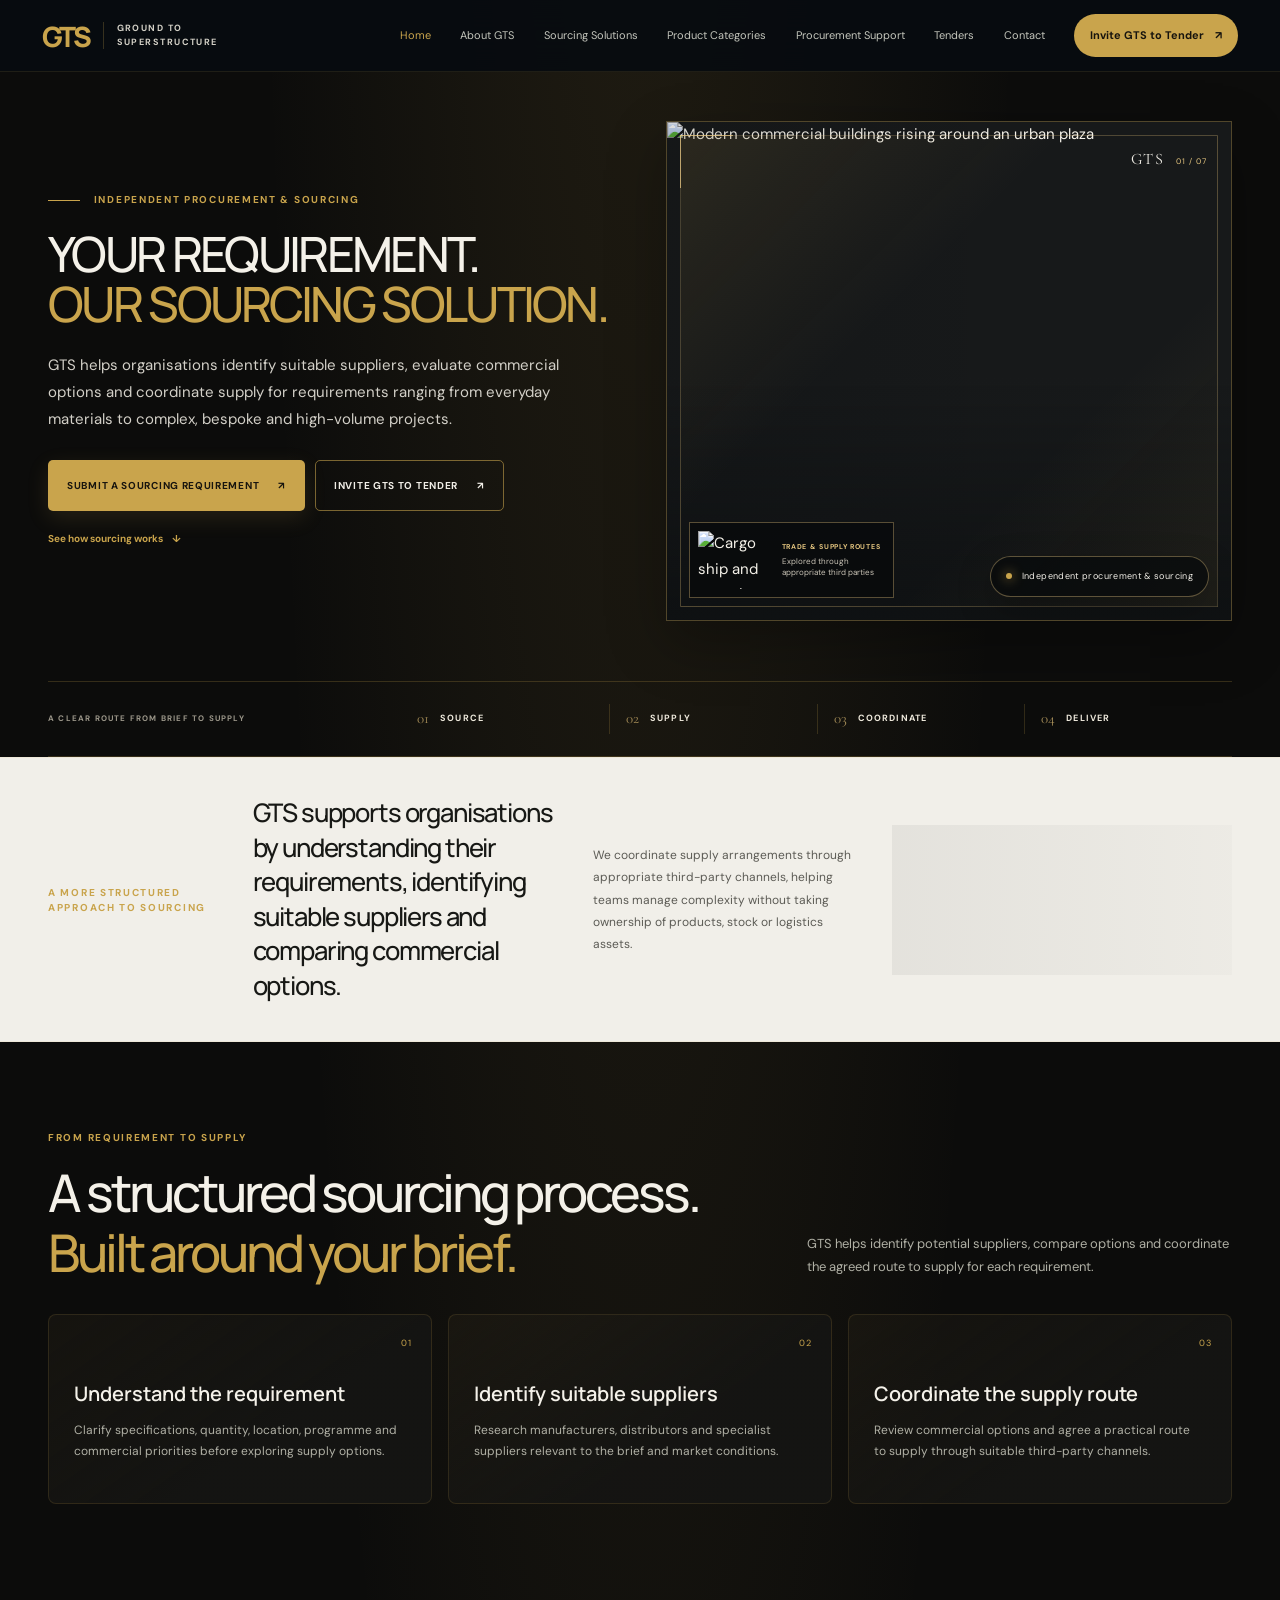
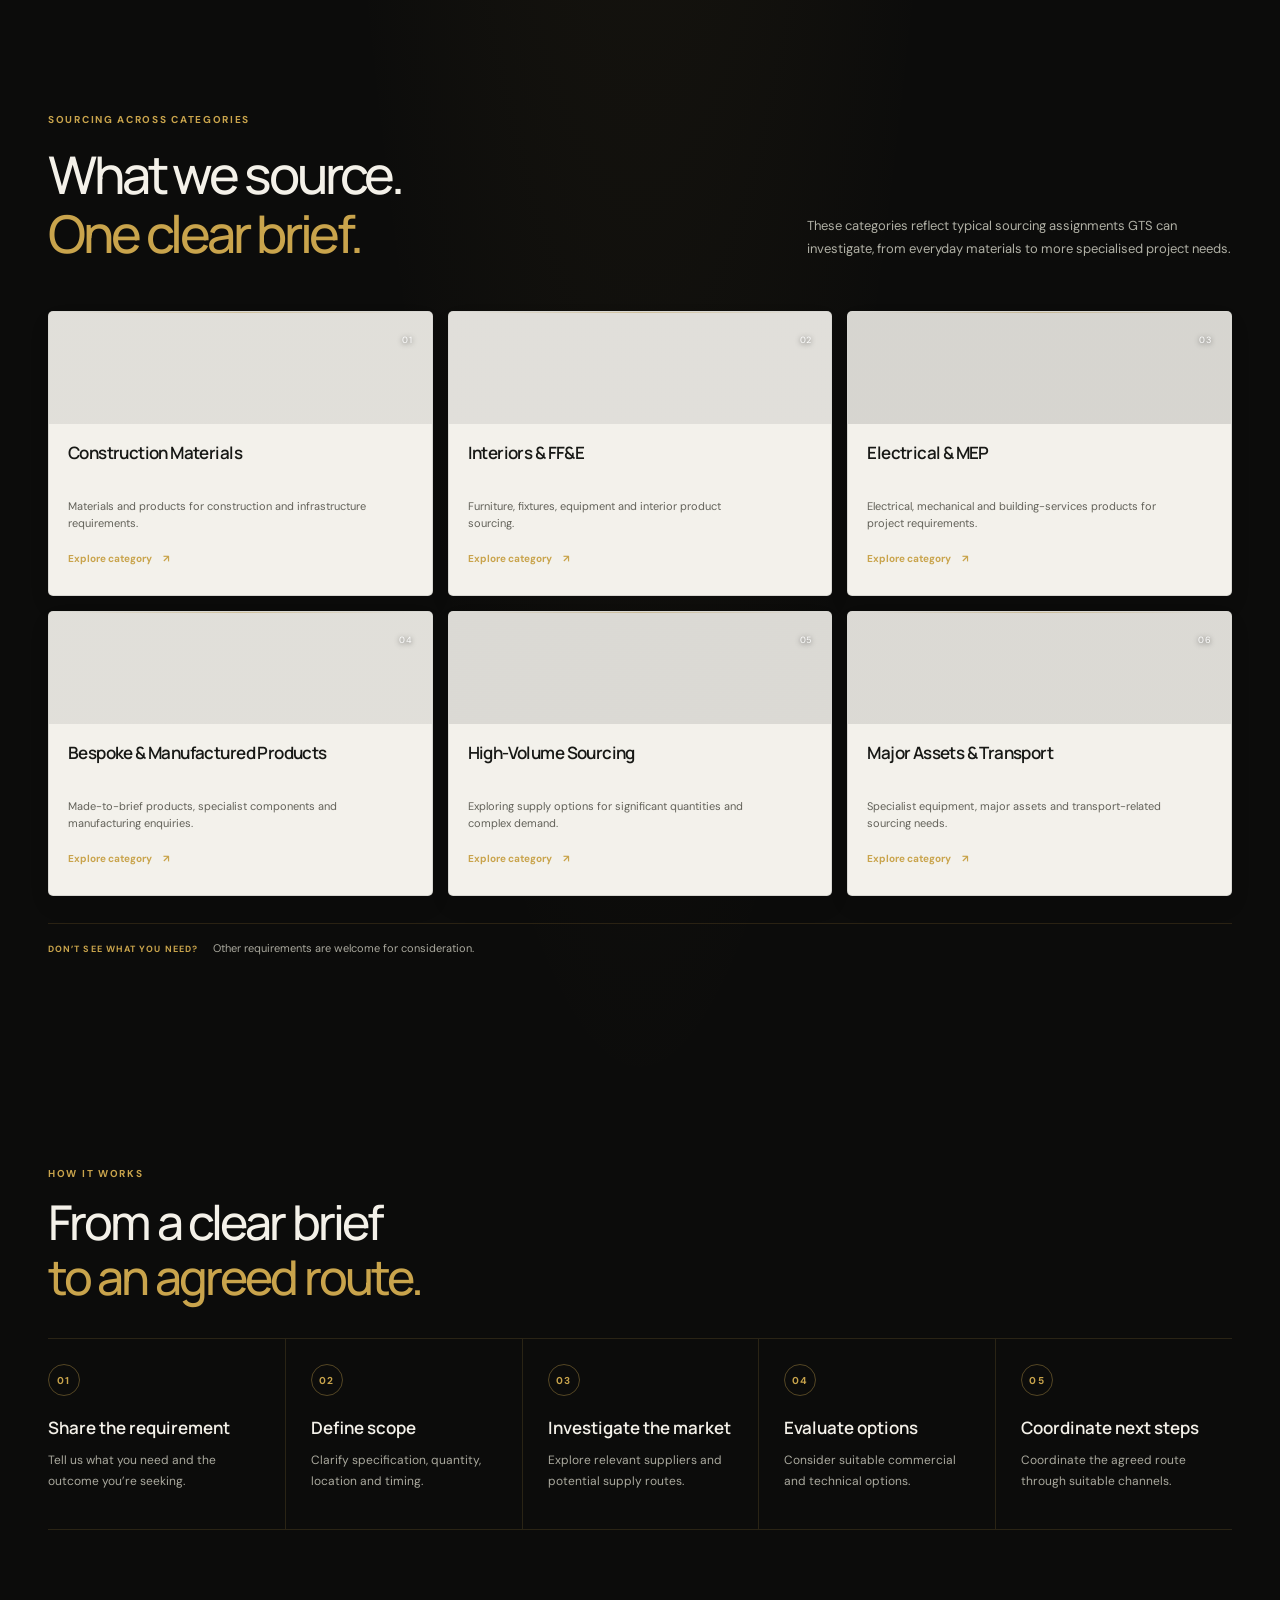
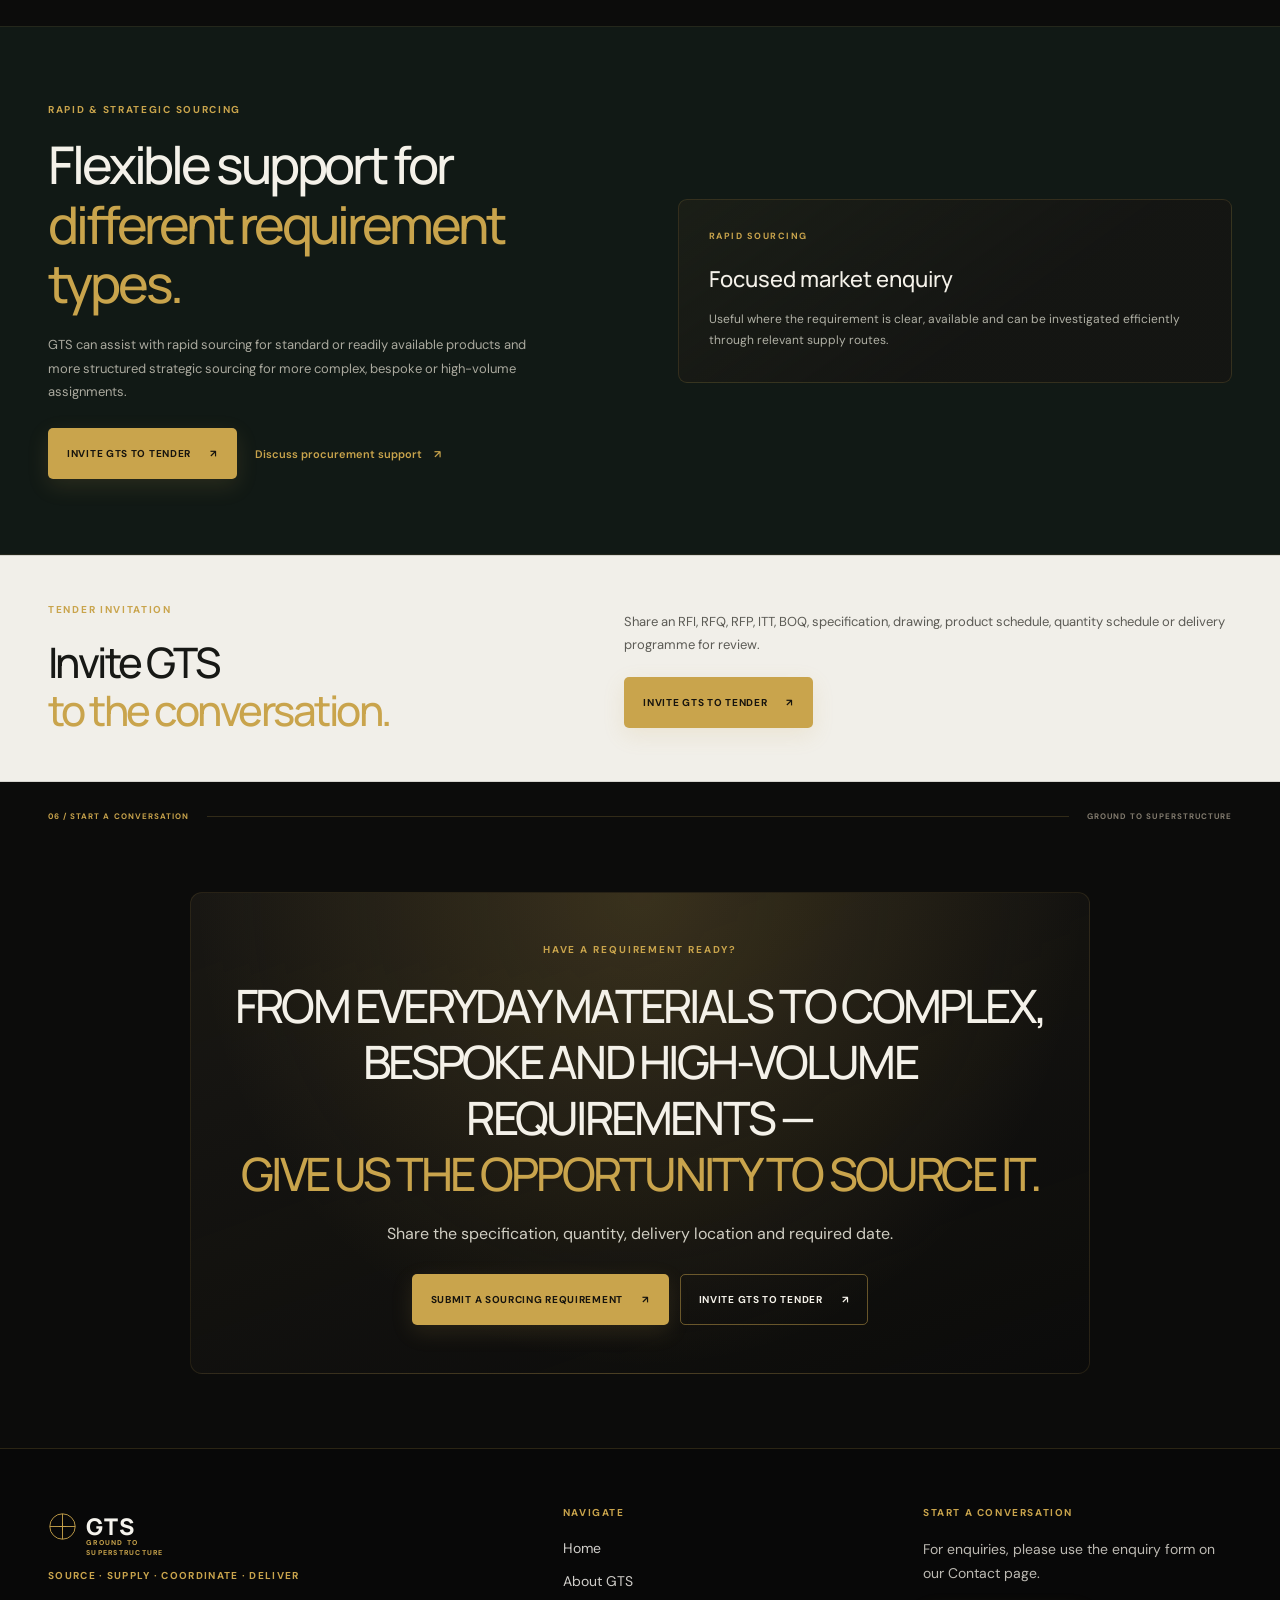
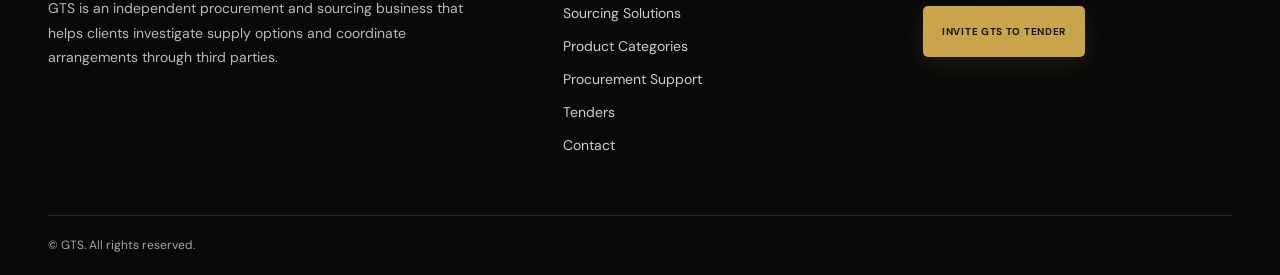
==== index.html @ 054d7674 "Polish GTS website for review Standardize site typography, refine sourcing content and timelines, an" ====
<!doctype html>
<html lang="en">
<head>
  <meta charset="utf-8">
  <meta name="viewport" content="width=device-width, initial-scale=1">
  <meta name="theme-color" content="#10100f">
  <meta name="description" content="Independent procurement and sourcing partner for construction, specialist and high-volume requirements. GTS researches suppliers and coordinates considered supply solutions.">
  <meta property="og:type" content="website">
  <meta property="og:site_name" content="Ground to Superstructure">
  <meta property="og:title" content="Independent Procurement &amp; Sourcing Partner | Ground to Superstructure">
  <meta property="og:description" content="Independent procurement and sourcing partner for construction, specialist and high-volume requirements. GTS researches suppliers and coordinates considered supply solutions.">
  <meta name="twitter:card" content="summary">
  <meta name="twitter:title" content="Independent Procurement &amp; Sourcing Partner | Ground to Superstructure">
  <meta name="twitter:description" content="Independent procurement and sourcing partner for construction, specialist and high-volume requirements. GTS researches suppliers and coordinates considered supply solutions.">
  <title>Independent Procurement &amp; Sourcing Partner | Ground to Superstructure</title>
  <link rel="icon" type="image/svg+xml" href="favicon.svg">
  <link rel="preconnect" href="https://fonts.googleapis.com">
  <link rel="preconnect" href="https://fonts.gstatic.com" crossorigin>
  <link href="https://fonts.googleapis.com/css2?family=Cormorant+Garamond:ital,wght@0,400;0,500;0,600;1,400;1,500;1,600&family=DM+Sans:wght@400;500;600;700&family=Manrope:wght@400;500;600;700;800&display=swap" rel="stylesheet">
  <link rel="stylesheet" href="styles.css">
  <script src="script.js" defer></script>
</head>
<body class="home-page">
  <a class="skip-link" href="#main">Skip to content</a>
  <header class="site-header">
    <a class="brand" href="#home" aria-label="Ground to Superstructure home">
      <span class="brand-mark">GTS</span>
      <span class="brand-name">GROUND TO<br>SUPERSTRUCTURE</span>
    </a>
    <button class="menu-toggle" type="button" aria-expanded="false" aria-controls="site-nav" aria-label="Open navigation">
      <span></span><span></span>
    </button>
    <nav class="site-nav" id="site-nav" aria-label="Main navigation">
      <a href="index.html" aria-current="page">Home</a>
      <a href="about.html">About GTS</a>
      <a href="sourcing-solutions.html">Sourcing Solutions</a>
      <a href="product-categories.html">Product Categories</a>
      <a href="procurement-support.html">Procurement Support</a>
      <a href="tenders.html">Tenders</a>
      <a href="contact.html">Contact</a>
      <a class="nav-cta" href="tenders.html#tender-form">Invite GTS to Tender <span aria-hidden="true">↗</span></a>
    </nav>
  </header>

  <main id="main">
    <section class="hero section-shell" id="home">
      <div class="hero-copy">
        <p class="eyebrow"><span class="eyebrow-line"></span> INDEPENDENT PROCUREMENT &amp; SOURCING</p>
        <h1>Your Requirement.<br><span>Our Sourcing Solution.</span></h1>
        <p class="hero-subtitle">GTS helps organisations identify suitable suppliers, evaluate commercial options and coordinate supply for requirements ranging from everyday materials to complex, bespoke and high-volume projects.</p>
        <div class="hero-actions">
          <a class="button button-gold" href="contact.html#requirement-form">Submit a Sourcing Requirement <span aria-hidden="true">↗</span></a>
          <a class="button button-outline" href="tenders.html#tender-form">Invite GTS to Tender <span aria-hidden="true">↗</span></a>
        </div>
        <a class="hero-text-link" href="#how-it-works">See how sourcing works <span aria-hidden="true">↓</span></a>
      </div>
      <figure class="hero-art">
      <img src="https://images.unsplash.com/photo-1511818966892-d7d671e672a2?auto=format&amp;fit=crop&amp;w=1400&amp;q=85" alt="Modern commercial buildings rising around an urban plaza" fetchpriority="high">
      <div class="hero-art-frame" aria-hidden="true"></div>
      <div class="hero-trade-inset">
        <img src="https://images.unsplash.com/photo-1494412519320-aa613dfb7738?auto=format&amp;fit=crop&amp;w=500&amp;q=80" alt="Cargo ship and containers representing potential third-party supply routes" fetchpriority="low">
        <div>TRADE &amp; SUPPLY ROUTES<span>Explored through appropriate third parties</span></div>
      </div>
      <figcaption class="art-caption"><span class="caption-dot"></span> Independent procurement &amp; sourcing</figcaption>
      <span class="hero-art-index" aria-hidden="true">GTS <span>01 / 07</span></span>
      </figure>
    </section>

    <section class="home-process-strip section-shell" aria-label="GTS sourcing proposition">
      <p class="home-process-label">A CLEAR ROUTE FROM BRIEF TO SUPPLY</p>
      <ol>
      <li><span>01</span><strong>SOURCE</strong></li>
      <li><span>02</span><strong>SUPPLY</strong></li>
      <li><span>03</span><strong>COORDINATE</strong></li>
      <li><span>04</span><strong>DELIVER</strong></li>
      </ol>
    </section>

    <section class="intro-band" id="about">
      <div class="section-shell intro-grid">
        <p class="eyebrow">A MORE STRUCTURED APPROACH TO SOURCING</p>
        <p class="intro-statement">GTS supports organisations by understanding their requirements, identifying suitable suppliers and comparing commercial options.</p>
        <p class="intro-detail">We coordinate supply arrangements through appropriate third-party channels, helping teams manage complexity without taking ownership of products, stock or logistics assets.</p>
      </div>
    </section>

    <section class="help-section section-shell" id="how-gts-helps">
      <div class="section-heading">
        <div><p class="eyebrow">FROM REQUIREMENT TO SUPPLY</p><h2>A structured sourcing process.<br><span>Built around your brief.</span></h2></div>
        <p class="section-lead">GTS helps identify potential suppliers, compare options and coordinate the agreed route to supply for each requirement.</p>
      </div>
      <div class="help-grid">
        <article class="help-card"><span class="card-number">01</span><h3>Understand the requirement</h3><p>Clarify specifications, quantity, location, programme and commercial priorities before exploring supply options.</p></article>
        <article class="help-card"><span class="card-number">02</span><h3>Identify suitable suppliers</h3><p>Research manufacturers, distributors and specialist suppliers relevant to the brief and market conditions.</p></article>
        <article class="help-card"><span class="card-number">03</span><h3>Coordinate the supply route</h3><p>Review commercial options and agree a practical route to supply through suitable third-party channels.</p></article>
      </div>
    </section>

    <section class="content-section section-shell" id="requirements">
      <div class="section-heading">
        <div><p class="eyebrow">SOURCING ACROSS CATEGORIES</p><h2>What we source.<br><span>One clear brief.</span></h2></div>
        <p class="section-lead">These categories reflect typical sourcing assignments GTS can investigate, from everyday materials to more specialised project needs.</p>
      </div>
      <div class="category-grid">
        <article class="category-card"><span class="card-number">01</span><div class="category-icon icon-materials" aria-hidden="true"><span></span><span></span><span></span></div><h3>Construction Materials</h3><p>Materials and products for construction and infrastructure requirements.</p><a href="product-categories.html#construction" aria-label="Explore construction materials">Explore category <span aria-hidden="true">↗</span></a></article>
        <article class="category-card"><span class="card-number">02</span><div class="category-icon icon-interiors" aria-hidden="true"><span></span><span></span><span></span><span></span></div><h3>Interiors &amp; FF&amp;E</h3><p>Furniture, fixtures, equipment and interior product sourcing.</p><a href="product-categories.html#interiors" aria-label="Explore interiors and FF&E">Explore category <span aria-hidden="true">↗</span></a></article>
        <article class="category-card"><span class="card-number">03</span><div class="category-icon icon-electrical" aria-hidden="true"><span></span><span></span><span></span></div><h3>Electrical &amp; MEP</h3><p>Electrical, mechanical and building-services products for project requirements.</p><a href="product-categories.html#electrical" aria-label="Explore electrical and MEP products">Explore category <span aria-hidden="true">↗</span></a></article>
        <article class="category-card"><span class="card-number">04</span><div class="category-icon icon-bespoke" aria-hidden="true"><span></span><span></span><span></span></div><h3>Bespoke &amp; Manufactured Products</h3><p>Made-to-brief products, specialist components and manufacturing enquiries.</p><a href="product-categories.html#bespoke" aria-label="Explore bespoke and manufactured products">Explore category <span aria-hidden="true">↗</span></a></article>
        <article class="category-card"><span class="card-number">05</span><div class="category-icon icon-volume" aria-hidden="true"><span></span><span></span><span></span><span></span></div><h3>High-Volume Sourcing</h3><p>Exploring supply options for significant quantities and complex demand.</p><a href="product-categories.html#volume" aria-label="Explore high-volume sourcing">Explore category <span aria-hidden="true">↗</span></a></article>
        <article class="category-card"><span class="card-number">06</span><div class="category-icon icon-assets" aria-hidden="true"><span></span><span></span><span></span><span></span></div><h3>Major Assets &amp; Transport</h3><p>Specialist equipment, major assets and transport-related sourcing needs.</p><a href="product-categories.html#assets" aria-label="Explore major assets and transport">Explore category <span aria-hidden="true">↗</span></a></article>
      </div>
      <p class="category-footnote"><strong>DON’T SEE WHAT YOU NEED?</strong><span>Other requirements are welcome for consideration.</span></p>
    </section>

    <section class="sourcing-section section-shell" id="how-it-works">
      <div class="sourcing-heading"><p class="eyebrow">HOW IT WORKS</p><h2>From a clear brief<br><span>to an agreed route.</span></h2></div>
      <div class="sourcing-steps homepage-process">
        <article class="sourcing-step"><div class="step-mark"><span class="step-number">01</span></div><h3>Share the requirement</h3><p>Tell us what you need and the outcome you’re seeking.</p></article>
        <article class="sourcing-step"><div class="step-mark"><span class="step-number">02</span></div><h3>Define scope</h3><p>Clarify specification, quantity, location and timing.</p></article>
        <article class="sourcing-step"><div class="step-mark"><span class="step-number">03</span></div><h3>Investigate the market</h3><p>Explore relevant suppliers and potential supply routes.</p></article>
        <article class="sourcing-step"><div class="step-mark"><span class="step-number">04</span></div><h3>Evaluate options</h3><p>Consider suitable commercial and technical options.</p></article>
        <article class="sourcing-step"><div class="step-mark"><span class="step-number">05</span></div><h3>Coordinate next steps</h3><p>Coordinate the agreed route through suitable channels.</p></article>
      </div>
    </section>

    <section class="support-section" id="procurement-support">
      <div class="section-shell support-grid">
        <div class="support-copy">
          <p class="eyebrow">RAPID &amp; STRATEGIC SOURCING</p>
          <h2>Flexible support for<br><span>different requirement types.</span></h2>
          <p>GTS can assist with rapid sourcing for standard or readily available products and more structured strategic sourcing for more complex, bespoke or high-volume assignments.</p>
          <div class="support-actions"><a class="button button-gold" href="tenders.html#tender-form">Invite GTS to tender <span aria-hidden="true">↗</span></a><a class="text-link" href="procurement-support.html">Discuss procurement support <span aria-hidden="true">↗</span></a></div>
        </div>
        <aside class="example-brief">
          <p class="eyebrow">RAPID SOURCING</p>
          <h3>Focused market enquiry</h3>
          <p>Useful where the requirement is clear, available and can be investigated efficiently through relevant supply routes.</p>
        </aside>
      </div>
    </section>

    <section class="home-tender" id="tenders">
      <div class="section-shell home-tender-grid">
        <div>
          <p class="eyebrow">TENDER INVITATION</p>
          <h2>Invite GTS<br><span>to the conversation.</span></h2>
        </div>
        <div class="home-tender-copy">
          <p>Share an RFI, RFQ, RFP, ITT, BOQ, specification, drawing, product schedule, quantity schedule or delivery programme for review.</p>
          <a class="button button-gold" href="tenders.html#tender-form">Invite GTS to Tender <span aria-hidden="true">↗</span></a>
        </div>
      </div>
    </section>

    <section class="contact-section section-shell" id="contact">
      <div class="contact-overline"><span>06 / START A CONVERSATION</span><span class="contact-overline-rule"></span><span>GROUND TO SUPERSTRUCTURE</span></div>
      <div class="contact-content">
        <p class="contact-label">HAVE A REQUIREMENT READY?</p>
        <h2>FROM EVERYDAY MATERIALS TO COMPLEX,<br>BESPOKE AND HIGH-VOLUME REQUIREMENTS —<br><span>GIVE US THE OPPORTUNITY TO SOURCE IT.</span></h2>
        <p class="contact-copy">Share the specification, quantity, delivery location and required date.</p>
        <div class="contact-actions">
          <a class="button button-gold" href="contact.html#requirement-form">Submit a Sourcing Requirement <span aria-hidden="true">↗</span></a>
          <a class="button button-outline" href="tenders.html#tender-form">Invite GTS to Tender <span aria-hidden="true">↗</span></a>
        </div>
      </div>
    </section>
  </main>
  <footer class="gts-footer">
    <div class="section-shell gts-footer-grid">
      <div class="gts-footer-company">
        <a class="brand" href="index.html" aria-label="Ground to Superstructure home"><span class="gts-footer-emblem" aria-hidden="true"><svg viewBox="0 0 32 32"><circle cx="16" cy="16" r="14"/><path d="M16 2v28M2 16h28M16 12v8M12 16h8"/></svg></span><span class="brand-mark">GTS</span><span class="brand-name">GROUND TO<br>SUPERSTRUCTURE</span></a>
        <p class="gts-footer-motto">SOURCE · SUPPLY · COORDINATE · DELIVER</p>
        <p>GTS is an independent procurement and sourcing business that helps clients investigate supply options and coordinate arrangements through third parties.</p>
      </div>
      <nav class="gts-footer-navigation" aria-label="Footer navigation"><h2>NAVIGATE</h2><a href="index.html">Home</a><a href="about.html">About GTS</a><a href="sourcing-solutions.html">Sourcing Solutions</a><a href="product-categories.html">Product Categories</a><a href="procurement-support.html">Procurement Support</a><a href="tenders.html">Tenders</a><a href="contact.html">Contact</a></nav>
      <div class="gts-footer-conversation"><h2>START A CONVERSATION</h2><p>For enquiries, please use the enquiry form on our Contact page.</p><a class="button button-gold" href="tenders.html#tender-form">Invite GTS to Tender</a></div>
    </div>
    <div class="section-shell gts-footer-copyright">© GTS. All rights reserved.<span id="year" hidden></span></div>
  </footer>
</body>
</html>
---- styles.css ----
:root {
  color-scheme: dark;
  --black: #10100f;
  --panel: #161614;
  --panel-light: #1c1b18;
  --gold: #c9a44c;
  --gold-bright: #c9a44c;
  --text: #f1eee7;
  --muted: #a5a096;
  --line: rgba(201, 164, 76, .24);
  --font-body: "DM Sans", sans-serif;
  --font-display: "Manrope", sans-serif;
}

* { box-sizing: border-box; }
html { scroll-behavior: smooth; scroll-padding-top: 90px; }
body { margin: 0; background: var(--black); color: var(--text); font-family: var(--font-body); font-size: 15px; line-height: 1.7; -webkit-font-smoothing: antialiased; }
a { color: inherit; text-decoration: none; }
button, input, textarea { font: inherit; }
button, a { -webkit-tap-highlight-color: transparent; }
::selection { background: var(--gold); color: var(--black); }
.section-shell { width: min(1280px, calc(100% - 96px)); margin-inline: auto; }
.skip-link { position: absolute; z-index: 20; top: 8px; left: 8px; padding: 10px 16px; background: var(--gold); color: var(--black); transform: translateY(-150%); }
.skip-link:focus { transform: translateY(0); }

.site-header { position: sticky; z-index: 10; top: 0; display: flex; align-items: center; justify-content: space-between; min-height: 72px; padding: 0 max(42px, calc((100vw - 1340px) / 2)); border-bottom: 1px solid rgba(255,255,255,.08); background: rgba(8,12,16,.96); backdrop-filter: blur(16px); }
.brand { display: inline-flex; align-items: center; gap: 13px; flex: none; }
.brand-mark { color: var(--gold-bright); font-family: var(--font-display); font-size: 28px; font-weight: 800; letter-spacing: -.1em; line-height: 1; }
.brand-name { padding-left: 13px; border-left: 1px solid var(--line); font-size: 9px; font-weight: 700; letter-spacing: .16em; line-height: 1.55; }
.site-nav { display: flex; align-items: center; gap: clamp(16px, 2.3vw, 34px); }
.site-nav a { color: #c3c0b9; font-size: 11px; transition: color .2s ease; }
.site-nav a:hover, .site-nav a:focus-visible { color: var(--gold-bright); }
.site-nav .nav-cta { padding: 11px 15px; border: 1px solid var(--line); color: var(--gold-bright); }
.nav-cta span { margin-left: 8px; }
.menu-toggle { display: none; }

.hero { position: relative; display: grid; grid-template-columns: 1.04fr .96fr; align-items: center; min-height: 590px; padding-top: 42px; padding-bottom: 65px; }
.hero-copy { position: relative; z-index: 2; max-width: 630px; padding-bottom: 12px; }
.eyebrow { margin: 0 0 22px; color: var(--gold); font-size: 10px; font-weight: 700; letter-spacing: .17em; line-height: 1.5; }
.eyebrow-line { display: inline-block; width: 32px; height: 1px; margin-right: 10px; vertical-align: middle; background: var(--gold); }
h1, h2, h3, p { margin-top: 0; }
h1, h2, h3 { font-family: var(--font-display); }
h1 { margin-bottom: 25px; font-size: clamp(46px, 5.4vw, 72px); font-weight: 500; letter-spacing: -.065em; line-height: 1.08; }
h1 span, h2 span { color: var(--gold-bright); }
.hero-subtitle { max-width: 525px; margin-bottom: 13px; color: #e2ded5; font-size: 17px; line-height: 1.6; }
.hero-explainer { max-width: 505px; margin-bottom: 22px; color: var(--muted); font-size: 13px; }
.hero-proposition { max-width: 420px; margin: 0 0 18px; color: #c9a44c; font-size: 11px; font-weight: 600; letter-spacing: .12em; text-transform: uppercase; }
.service-line { margin: 0; color: var(--gold-bright); font-size: 10px; font-weight: 700; letter-spacing: .17em; }
.service-line i { padding: 0 7px; color: #c9a44c; font-style: normal; }
.hero-actions, .tender-actions, .contact-actions { display: flex; flex-wrap: wrap; gap: 11px; margin-top: 25px; }
.button { display: inline-flex; min-height: 49px; align-items: center; justify-content: center; gap: 19px; padding: 0 18px; border: 1px solid transparent; font-size: 10px; font-weight: 700; letter-spacing: .055em; text-transform: uppercase; transition: transform .2s ease, background .2s ease, border-color .2s ease; }
.button:hover { transform: translateY(-2px); }
.button-gold { background: var(--gold-bright); color: #17140e; }
.button-gold:hover { background: #c9a44c; }
.button-outline { border-color: rgba(201, 164, 76,.48); color: var(--text); }
.button-outline:hover { border-color: var(--gold-bright); background: rgba(201, 164, 76,.08); }
.hero-actions .button-outline { border-color: var(--gold-bright); background: var(--gold-bright); color: #17140e; }
.hero-actions .button-outline:hover { background: #c9a44c; }
.quiet-note { max-width: 445px; margin: 17px 0 0; color: #79766e; font-size: 10px; line-height: 1.6; }
.hero-art { position: relative; min-height: 510px; overflow: hidden; isolation: isolate; }
.hero-art::before { position: absolute; z-index: -2; inset: 5% -5% 7% 0; background: linear-gradient(90deg, var(--black) 0%, rgba(16,16,15,.72) 18%, rgba(16,16,15,.08) 58%, rgba(16,16,15,.05)), linear-gradient(0deg, rgba(16,16,15,.65), transparent 44%), url("https://images.unsplash.com/photo-1494412519320-aa613dfb7738?auto=format&fit=crop&w=1400&q=85") center / cover; content: ""; }
.hero-art::after { position: absolute; z-index: -1; inset: 5% -5% 7% 0; background: linear-gradient(120deg, rgba(13,17,20,.17), rgba(15,13,9,.03) 42%, rgba(9,12,15,.3)); content: ""; }
.network-art { position: absolute; width: min(78%, 510px); max-width: none; inset: 50% -6% auto auto; transform: translateY(-50%); opacity: .58; mix-blend-mode: screen; }
.art-orbit { position: absolute; top: 50%; left: 50%; width: 440px; height: 440px; border: 1px solid rgba(201, 164, 76,.1); border-radius: 50%; transform: translate(-50%, -50%); }
.orbit-two { width: 530px; height: 530px; border-style: dashed; border-color: rgba(201, 164, 76,.07); }
.art-caption { position: absolute; right: 1%; bottom: 9%; padding: 11px 14px; border: 1px solid rgba(201, 164, 76,.3); background: rgba(9,13,17,.82); color: #c9c3b6; font-size: 10px; }
.caption-dot { display: inline-block; width: 6px; height: 6px; margin-right: 7px; border-radius: 50%; background: var(--gold-bright); box-shadow: 0 0 12px var(--gold); }
.art-coordinate { position: absolute; top: 10%; right: 2%; color: rgba(201, 164, 76,.7); font-size: 8px; letter-spacing: .16em; line-height: 1.8; text-align: right; }
.art-coordinate span { color: rgba(255,255,255,.37); }
.hero-index { position: absolute; right: 0; bottom: 31px; display: flex; align-items: center; gap: 10px; color: #827d72; font-size: 9px; }
.hero-index span:first-child { color: var(--gold-bright); }
.index-rule { width: 54px; height: 1px; background: var(--line); }

.intro-band { border-block: 1px solid rgba(255,255,255,.06); background: #151513; }
.intro-grid { display: grid; grid-template-columns: .72fr 1.18fr 1.1fr; align-items: center; gap: 38px; min-height: 216px; padding-block: 38px; }
.intro-grid .eyebrow { margin: 0; }
.intro-statement { margin: 0; font-family: var(--font-display); font-size: clamp(22px, 2.7vw, 34px); font-weight: 500; letter-spacing: -.045em; line-height: 1.35; }
.intro-statement span { color: var(--gold-bright); }
.intro-detail { margin: 0; color: var(--muted); font-size: 12px; line-height: 1.85; }

.content-section { padding-top: 111px; padding-bottom: 105px; }
.section-heading { display: flex; align-items: end; justify-content: space-between; gap: 50px; margin-bottom: 43px; }
.section-heading .eyebrow, .tender-heading .eyebrow, .mandate-intro .eyebrow, .support-copy .eyebrow, .readiness-grid .eyebrow { margin-bottom: 18px; }
h2 { margin-bottom: 0; font-size: clamp(34px, 4.2vw, 52px); font-weight: 500; letter-spacing: -.06em; line-height: 1.14; }
.section-lead { max-width: 425px; margin: 0 0 3px; color: var(--muted); font-size: 13px; line-height: 1.8; }
.programme-title { max-width: 660px; font-size: clamp(30px, 3.2vw, 40px); }
.category-grid { display: grid; grid-template-columns: repeat(5, 1fr); gap: 12px; }
.category-card { position: relative; min-height: 295px; padding: 24px 18px 20px; border: 1px solid rgba(255,255,255,.08); background: #151513; transition: border-color .2s ease, transform .2s ease; }
.category-card:hover { transform: translateY(-4px); border-color: rgba(201, 164, 76,.5); }
.card-number { position: absolute; top: 21px; right: 19px; color: #68645b; font-size: 9px; letter-spacing: .1em; }
.category-card h3 { min-height: 60px; margin: 22px 0 9px; font-size: 18px; font-weight: 600; letter-spacing: -.035em; line-height: 1.25; }
.category-card p { min-height: 58px; margin-bottom: 20px; color: var(--muted); font-size: 15px; line-height: 1.65; }
.category-card > a { color: var(--gold-bright); font-size: 13px; font-weight: 600; }
.category-card > a span { margin-left: 4px; }
.category-icon { position: relative; display: flex; width: 56px; height: 46px; align-items: end; gap: 4px; }
.icon-materials span { display: block; width: 14px; border: 1px solid var(--gold); background: linear-gradient(0deg,rgba(201, 164, 76,.13),transparent); transform: skewY(-19deg); }
.icon-materials span:nth-child(1) { height: 21px; }.icon-materials span:nth-child(2) { height: 31px; }.icon-materials span:nth-child(3) { height: 39px; }
.icon-interiors span { position: absolute; display: block; border: 1px solid var(--gold); }
.icon-interiors span:nth-child(1) { bottom: 0; left: 2px; width: 42px; height: 24px; }.icon-interiors span:nth-child(2) { bottom: 24px; left: 5px; width: 36px; height: 7px; }.icon-interiors span:nth-child(3) { bottom: 0; left: 9px; height: 10px; }.icon-interiors span:nth-child(4) { bottom: 0; left: 37px; height: 10px; }
.icon-bespoke span { position: absolute; display: block; width: 26px; height: 26px; border: 1px solid var(--gold); transform: rotate(45deg); }.icon-bespoke span:nth-child(1) { top: 0; left: 14px; }.icon-bespoke span:nth-child(2) { top: 16px; left: 2px; }.icon-bespoke span:nth-child(3) { top: 16px; left: 26px; }
.icon-assets span { position: absolute; border: 1px solid var(--gold); }.icon-assets span:nth-child(1) { bottom: 7px; left: 0; width: 47px; height: 20px; }.icon-assets span:nth-child(2) { bottom: 27px; left: 13px; width: 24px; height: 9px; }.icon-assets span:nth-child(3) { bottom: 0; left: 8px; width: 9px; height: 9px; border-radius: 50%; }.icon-assets span:nth-child(4) { bottom: 0; left: 34px; width: 9px; height: 9px; border-radius: 50%; }
.volume-figures { display: flex; min-height: 46px; align-items: end; gap: 5px; color: var(--gold-bright); font-family: var(--font-display); font-size: 10px; font-weight: 700; letter-spacing: -.04em; }
.volume-figures span { padding: 2px 4px; border: 1px solid rgba(201, 164, 76,.28); }
.volume-figures span:last-child { font-size: 9px; }
.volume-figures sup { font-size: 7px; }
.category-footnote { margin: 21px 0 0; color: var(--muted); font-size: 11px; }.category-footnote span { margin-right: 7px; color: var(--gold); }
.inline-cta { display: flex; align-items: center; justify-content: space-between; gap: 20px; margin-top: 47px; padding: 24px 28px; border: 1px solid rgba(201, 164, 76,.2); background: linear-gradient(100deg,rgba(201, 164, 76,.08),transparent 75%); }
.inline-cta .eyebrow { margin-bottom: 4px; font-size: 8px; }.inline-cta p { margin: 0; font-family: var(--font-display); font-size: 17px; }
.text-link { display: inline-flex; align-items: center; gap: 12px; color: var(--gold-bright); font-size: 11px; font-weight: 600; }
.text-link:hover { color: #c9a44c; }

.approach-section { padding-block: 105px 92px; border-block: 1px solid rgba(255,255,255,.06); background: #151513; }
.approach-section .section-heading { margin-bottom: 38px; }
.pathway-grid { display: grid; grid-template-columns: 1fr 1fr; gap: 14px; }
.pathway-card { position: relative; min-height: 330px; padding: 29px 34px 25px; border: 1px solid rgba(201, 164, 76,.22); background: linear-gradient(135deg,rgba(201, 164, 76,.075),transparent 59%); }
.pathway-card.strategic { background: linear-gradient(135deg,rgba(201, 164, 76,.12),transparent 74%); }
.pathway-top { display: flex; align-items: center; justify-content: space-between; color: var(--gold); }
.pathway-number { font-family: var(--font-display); font-size: 13px; }
.pathway-kicker { font-size: 9px; letter-spacing: .1em; text-transform: uppercase; }
.pathway-card h3 { margin: 22px 0 7px; font-size: 26px; font-weight: 500; letter-spacing: -.04em; }
.pathway-card > p:not(.pathway-foot) { max-width: 485px; margin: 0; color: var(--muted); font-size: 12px; }
.target-time { display: flex; align-items: center; gap: 14px; margin-top: 19px; }
.target-time strong { color: var(--gold-bright); font-family: var(--font-display); font-size: 43px; font-weight: 500; letter-spacing: -.07em; line-height: 1; }
.target-time span { color: #b5aa91; font-size: 8px; font-weight: 700; letter-spacing: .13em; line-height: 1.6; }
.pathway-foot { position: absolute; right: 28px; bottom: 15px; left: 34px; margin: 0; color: #817c71; font-size: 9px; }
.timing-note { display: flex; align-items: baseline; gap: 10px; max-width: 780px; margin: 23px auto 0; color: #918c80; font-size: 10px; text-align: center; }.note-mark { flex: none; color: var(--gold); }

.mandate-section { display: grid; grid-template-columns: .8fr 1.2fr; gap: 105px; padding-block: 120px; }
.mandate-intro h2 { margin-bottom: 24px; }
.mandate-intro > p:not(.eyebrow):not(.mandate-emphasis) { max-width: 380px; color: var(--muted); font-size: 13px; line-height: 1.8; }
.mandate-emphasis { margin-top: 26px; padding-left: 15px; border-left: 1px solid var(--gold); color: var(--gold-bright); font-family: var(--font-display); font-size: 15px; line-height: 1.55; }
.timeline { position: relative; padding-top: 5px; }
.timeline::before { position: absolute; top: 24px; bottom: 80px; left: 24px; width: 1px; background: linear-gradient(var(--gold),rgba(201, 164, 76,.1)); content: ""; }
.timeline-item { position: relative; display: grid; grid-template-columns: 50px 1fr; gap: 18px; min-height: 113px; }
.timeline-marker { position: relative; z-index: 1; display: flex; width: 49px; height: 49px; align-items: center; justify-content: center; border: 1px solid rgba(201, 164, 76,.6); border-radius: 50%; background: var(--black); color: var(--gold-bright); font-size: 10px; }
.timeline-marker > span { width: 6px; height: 6px; border-radius: 50%; background: var(--gold-bright); box-shadow: 0 0 10px var(--gold); }
.timeline-when { color: var(--gold); font-size: 8px; font-weight: 700; letter-spacing: .13em; }
.timeline-item h3 { margin: 2px 0 4px; font-size: 17px; font-weight: 600; }
.timeline-item p { max-width: 490px; margin: 0; color: var(--muted); font-size: 11px; }
.timeline-last { min-height: 98px; }
.timeline-disclaimer { margin: 1px 0 0 68px; color: #77736a; font-size: 9px; }

.support-section { border-block: 1px solid rgba(255,255,255,.06); background: #151513; }
.support-grid { display: grid; grid-template-columns: 1fr 1fr; align-items: center; gap: 85px; min-height: 420px; padding-block: 75px; }
.support-copy h2 { margin-bottom: 20px; }
.support-copy > p:not(.eyebrow) { max-width: 480px; margin-bottom: 25px; color: var(--muted); font-size: 13px; line-height: 1.8; }
.support-quote { position: relative; padding: 52px 42px 44px; border: 1px solid rgba(201, 164, 76,.3); background: linear-gradient(140deg,rgba(201, 164, 76,.09),transparent 65%); }
.quote-mark { position: absolute; top: 14px; left: 37px; color: var(--gold); font-family: Georgia,serif; font-size: 68px; line-height: 1; opacity: .7; }
.support-quote p { position: relative; margin: 13px 0 26px; font-family: var(--font-display); font-size: clamp(20px,2.2vw,28px); letter-spacing: -.04em; line-height: 1.45; }
.support-quote p span { color: var(--gold-bright); }
.quote-rule { width: 43px; height: 1px; margin-bottom: 13px; background: var(--gold); }
.quote-attribution { color: #938a78; font-size: 8px; font-weight: 700; letter-spacing: .16em; }

.tender-section { padding-block: 111px 103px; }
.tender-heading { display: grid; grid-template-columns: .9fr 1.1fr; align-items: end; gap: 50px; }
.tender-intro > p:first-child { max-width: 525px; margin: 0 0 20px; color: var(--muted); font-size: 13px; line-height: 1.8; }
.tender-document-types { margin: 0; color: var(--gold-bright); font-size: 9px; font-weight: 700; letter-spacing: .1em; line-height: 2; }
.tender-document-types span { padding: 0 4px; color: #c9a44c; }
.tender-actions { margin-top: 31px; }
.forms-grid { display: grid; grid-template-columns: 1fr 1fr; gap: 14px; margin-top: 50px; }
.enquiry-form { padding: 29px; border: 1px solid rgba(201, 164, 76,.23); background: #151513; }
.form-heading { margin-bottom: 22px; }
.form-kicker { color: var(--gold); font-size: 8px; font-weight: 700; letter-spacing: .16em; }
.form-heading h3 { margin: 6px 0 4px; font-size: 23px; font-weight: 500; letter-spacing: -.04em; }
.form-heading p { margin: 0; color: var(--muted); font-size: 10px; }
.enquiry-form label { display: block; margin-bottom: 13px; color: #c9c4b8; font-size: 10px; font-weight: 600; }
.form-row { display: grid; grid-template-columns: 1fr 1fr; gap: 12px; }
.enquiry-form input:not([type="file"]), .enquiry-form textarea { display: block; width: 100%; margin-top: 6px; padding: 10px 11px; border: 1px solid rgba(255,255,255,.12); border-radius: 0; outline: none; background: #10100f; color: var(--text); font-size: 12px; transition: border-color .2s ease; }
.enquiry-form input:focus, .enquiry-form textarea:focus { border-color: var(--gold); }
.enquiry-form textarea { min-height: 76px; resize: vertical; }
.enquiry-form input[type="date"] { color-scheme: dark; }
.file-field { padding: 13px; border: 1px dashed rgba(201, 164, 76,.35); background: rgba(201, 164, 76,.03); }
.enquiry-form .file-field input { display: block; width: 100%; margin-top: 7px; color: var(--muted); font-size: 10px; }
.file-help { display: block; margin-top: 5px; color: #817c72; font-size: 9px; font-weight: 400; }
.form-submit { min-height: 43px; cursor: pointer; }
.form-status { min-height: 18px; margin: 10px 0 0; color: var(--gold-bright); font-size: 10px; }
.form-disclosure { max-width: 850px; margin: 15px auto 0; color: #817c72; font-size: 10px; text-align: center; }

.readiness-section { padding-block: 84px; border-block: 1px solid rgba(255,255,255,.06); background: #151513; }
.readiness-grid { display: grid; grid-template-columns: 1fr 1fr; align-items: start; gap: 80px; }
.readiness-copy > p:first-child { max-width: 510px; margin: 4px 0 20px; color: var(--muted); font-size: 12px; line-height: 1.8; }
.readiness-tags { display: flex; flex-wrap: wrap; gap: 7px; }
.readiness-tags span { padding: 7px 10px; border: 1px solid rgba(201, 164, 76,.2); color: #c7c0b1; font-size: 9px; }
.readiness-footnote { margin: 15px 0 0; color: #77736a; font-size: 9px; }

.contact-section { padding-top: 28px; }
.contact-overline { display: flex; align-items: center; gap: 18px; color: #827b6e; font-size: 8px; font-weight: 700; letter-spacing: .13em; }
.contact-overline-rule { height: 1px; flex: 1; background: rgba(201, 164, 76,.2); }
.contact-content { max-width: 830px; margin: 98px auto 105px; text-align: center; }
.contact-label { margin-bottom: 20px; color: var(--gold); font-size: 10px; font-weight: 700; letter-spacing: .19em; }
.contact-content h2 { font-size: clamp(38px,5.6vw,68px); }
.contact-copy { margin: 18px 0 20px; color: #c9c3b6; font-size: 16px; }
.contact-actions { justify-content: center; margin-top: 27px; }
.site-footer { display: flex; align-items: center; gap: 28px; min-height: 98px; border-top: 1px solid rgba(255,255,255,.09); }
.site-footer > p { margin: 0; color: #8a857b; font-size: 10px; }
.back-to-top { margin-left: auto; color: var(--gold-bright); font-size: 10px; }
.copyright { color: #716d64; font-size: 9px; }

:focus-visible { outline: 2px solid var(--gold-bright); outline-offset: 4px; }

@media (max-width: 1040px) {
  .site-header { padding-inline: 30px; }
  .section-shell { width: min(100% - 60px, 900px); }
  .site-nav { gap: 17px; }
  .site-nav a { font-size: 10px; }
  .hero { min-height: 620px; }
  .hero h1 { font-size: 42px; }
  .hero-actions { display: grid; grid-template-columns: 1fr; }
  .hero-actions .button { width: 100%; }
  .hero-art { min-height: 460px; }
  .network-art { width: 570px; }
  .category-grid { grid-template-columns: repeat(3,1fr); }
  .category-card { min-height: 275px; }
  .mandate-section { gap: 55px; }
}

@media (max-width: 1180px) {
  .hero-actions { display: grid; grid-template-columns: 1fr; }
  .hero-actions .button { width: 100%; }
}

@media (max-width: 760px) {
  html { scroll-padding-top: 72px; }
  .section-shell { width: calc(100% - 40px); }
  .site-header { min-height: 70px; padding-inline: 20px; }
  .brand-mark { font-size: 25px; }
  .brand-name { font-size: 8px; }
  .menu-toggle { display: flex; width: 40px; height: 40px; flex-direction: column; align-items: center; justify-content: center; gap: 6px; border: 1px solid var(--line); background: none; }
  .menu-toggle span { width: 17px; height: 1px; background: var(--gold-bright); transition: transform .2s ease; }
  .menu-toggle[aria-expanded="true"] span:first-child { transform: translateY(3.5px) rotate(45deg); }
  .menu-toggle[aria-expanded="true"] span:last-child { transform: translateY(-3.5px) rotate(-45deg); }
  .site-nav { position: absolute; top: 69px; right: 0; left: 0; display: none; align-items: stretch; gap: 0; padding: 8px 20px 18px; border-bottom: 1px solid var(--line); background: #121210; }
  .site-nav.is-open { display: flex; flex-direction: column; }
  .site-nav a { padding: 12px 3px; border-bottom: 1px solid rgba(255,255,255,.06); font-size: 12px; }
  .site-nav .nav-cta { margin-top: 10px; padding: 12px; border: 1px solid var(--line); }
  .hero { grid-template-columns: 1fr; min-height: auto; padding-top: 70px; padding-bottom: 62px; }
  .hero-copy { padding: 0; }
  h1 { font-size: clamp(44px, 11vw, 64px); }
  .hero h1 { font-size: clamp(38px, 9.4vw, 54px); }
  .programme-title { font-size: clamp(26px, 7vw, 34px); }
  .hero-subtitle { font-size: 15px; }
  .hero-art { min-height: 350px; margin-top: 22px; }
  .network-art { width: min(112vw, 530px); }
  .art-orbit { width: 310px; height: 310px; }
  .orbit-two { width: 365px; height: 365px; }
  .art-caption { right: 3px; bottom: 8px; font-size: 9px; }
  .art-coordinate { top: 10px; right: 4px; }
  .hero-index { right: 0; bottom: 16px; }
  .intro-grid { grid-template-columns: 1fr; gap: 14px; padding-block: 35px; }
  .intro-grid .eyebrow { margin: 0; }
  .intro-detail { max-width: 550px; }
  .content-section, .tender-section { padding-block: 75px; }
  .section-heading, .tender-heading { display: block; }
  .section-heading .section-lead { margin-top: 18px; }
  .category-grid { grid-template-columns: repeat(2,1fr); }
  .category-card { min-height: 285px; padding-inline: 15px; }
  .inline-cta { align-items: start; flex-direction: column; padding: 21px; }
  .approach-section { padding-block: 75px; }
  .pathway-grid { grid-template-columns: 1fr; }
  .pathway-card { min-height: 305px; padding-inline: 25px; }
  .pathway-foot { left: 25px; }
  .timing-note { text-align: left; }
  .mandate-section { grid-template-columns: 1fr; gap: 42px; padding-block: 78px; }
  .support-grid { grid-template-columns: 1fr; gap: 37px; padding-block: 70px; }
  .support-quote { padding-inline: 27px; }
  .quote-mark { left: 22px; }
  .tender-intro { margin-top: 18px; }
  .tender-actions { margin-top: 22px; }
  .forms-grid { grid-template-columns: 1fr; margin-top: 35px; }
  .enquiry-form { padding: 23px 18px; }
  .readiness-section { padding-block: 68px; }
  .readiness-grid { grid-template-columns: 1fr; gap: 24px; }
  .contact-content { margin-block: 72px; }
  .contact-overline { gap: 10px; font-size: 7px; }
  .contact-content h2 { font-size: clamp(37px,10vw,57px); }
  .site-footer { flex-wrap: wrap; gap: 13px 20px; padding-block: 20px; }
  .site-footer .brand { width: 100%; }
  .site-footer > p { order: 2; }
  .back-to-top { margin-left: auto; }
  .copyright { order: 3; width: 100%; }
}

@media (max-width: 420px) {
  .section-shell { width: calc(100% - 32px); }
  .hero-actions { align-items: stretch; flex-direction: column; }
  .hero-actions .button, .tender-actions .button, .contact-actions .button { width: 100%; }
  .category-grid { grid-template-columns: 1fr; }
  .category-card { min-height: 260px; }
  .category-card p { min-height: unset; }
  .form-row { grid-template-columns: 1fr; gap: 0; }
  .contact-actions { align-items: stretch; flex-direction: column; }
}

@media (prefers-reduced-motion: reduce) {
  *, *::before, *::after { scroll-behavior: auto !important; transition-duration: .01ms !important; animation-duration: .01ms !important; }
}

:root {
  --black: #0c0c0b;
  --panel: #151513;
  --panel-light: #1d1b18;
  --gold: #c9a44c;
  --gold-bright: #c9a44c;
  --text: #f4f1e9;
  --muted: #aaa99e;
  --line: rgba(201, 164, 76, .25);
}

body {
  background:
    radial-gradient(ellipse at 50% -18%, rgba(201, 164, 76, .12), transparent 43%),
    var(--black);
}

.site-header {
  border-bottom-color: rgba(201, 164, 76, .12);
  background: rgba(12, 12, 11, .9);
}

.brand-mark { color: var(--gold-bright); }
.brand-name { color: #d3d0c6; }
.site-nav a { color: #c4c6bc; }
.site-nav .nav-cta { border-radius: 999px; }
.site-nav .nav-cta {
  border-color: transparent;
  background: linear-gradient(135deg, #c9a44c, #c9a44c);
  color: #17140e;
  font-weight: 700;
}
.site-nav .nav-cta:hover,
.site-nav .nav-cta:focus-visible { background: linear-gradient(135deg, #f1e3be, #c9a44c); color: #17140e; }

.hero {
  min-height: 710px;
  padding-top: 72px;
  padding-bottom: 90px;
}

.hero-copy { max-width: 650px; }
.hero h1 { font-size: clamp(42px, 3.6vw, 50px); }
.eyebrow { color: #c9a44c; }
.hero-art {
  isolation: isolate;
  border: 1px solid rgba(201, 164, 76, .1);
  border-radius: 48% 48% 12px 12px;
  background:
    radial-gradient(ellipse at 50% 46%, rgba(201, 164, 76, .24), transparent 56%),
    linear-gradient(160deg, rgba(33, 30, 22, .58), rgba(11, 11, 10, .12) 72%);
}

.hero-art::before,
.hero-art::after {
  position: absolute;
  z-index: -1;
  border: 1px solid rgba(201, 164, 76, .09);
  border-radius: 50%;
  content: "";
}

.hero-art::before { inset: 9% 8%; }
.hero-art::after { inset: 16% 15%; border-style: dashed; opacity: .7; }
.network-art { opacity: .96; }
.art-caption { border-radius: 999px; box-shadow: 0 12px 36px rgba(0, 0, 0, .22); }
.hero-index { color: #a7a397; }

.hero-actions .button-outline {
  border-color: rgba(201, 164, 76, .45);
  background: rgba(12, 12, 11, .38);
  color: var(--text);
}

.hero-actions .button-outline:hover {
  border-color: var(--gold-bright);
  background: rgba(201, 164, 76, .1);
}

.button {
  min-height: 51px;
  border-radius: 5px;
  letter-spacing: .07em;
}

.button-gold {
  background: linear-gradient(135deg, #c9a44c, #c9a44c);
  box-shadow: 0 7px 22px rgba(201, 164, 76, .14);
}

.button-gold:hover {
  background: linear-gradient(135deg, #f1e3be, #c9a44c);
  box-shadow: 0 10px 28px rgba(201, 164, 76, .22);
}

.button-outline { border-radius: 5px; }
.intro-band, .approach-section, .support-section, .readiness-section {
  border-color: rgba(201, 164, 76, .1);
  background-color: #111915;
}

.intro-grid { min-height: 230px; }
.intro-statement span, h1 span, h2 span, .support-quote p span { color: #c9a44c; }
.content-section { padding-top: 120px; padding-bottom: 116px; }
.section-heading { margin-bottom: 48px; }
.section-lead, .intro-detail { color: #b0b0a5; }

.category-card {
  overflow: hidden;
  border-color: rgba(201, 164, 76, .13);
  border-radius: 8px;
  background:
    linear-gradient(145deg, rgba(53, 45, 29, .3), rgba(21, 21, 19, .96) 56%),
    #151513;
}

.category-card::before {
  position: absolute;
  top: 0;
  right: 18px;
  left: 18px;
  height: 1px;
  background: linear-gradient(90deg, transparent, rgba(201, 164, 76, .42), transparent);
  content: "";
}

.category-card:hover {
  transform: translateY(-5px);
  border-color: rgba(201, 164, 76, .42);
  box-shadow: 0 18px 38px rgba(0, 0, 0, .2);
}

.category-card p { color: #aead9f; }
.card-number { color: #888879; }
.category-card > a { color: #c9a44c; }
.inline-cta {
  border-color: rgba(201, 164, 76, .17);
  border-radius: 8px;
  background: linear-gradient(100deg, rgba(201, 164, 76, .1), rgba(31, 48, 38, .2) 58%, transparent);
}

.approach-section { padding-block: 112px 100px; }
.pathway-card {
  overflow: hidden;
  border-color: rgba(201, 164, 76, .2);
  border-radius: 9px;
  background: linear-gradient(135deg, rgba(60, 49, 29, .35), rgba(21, 21, 19, .9) 68%);
}

.pathway-card.strategic {
  background: linear-gradient(135deg, rgba(71, 58, 31, .3), rgba(21, 21, 19, .92) 72%);
}

.pathway-card::after {
  position: absolute;
  top: 0;
  right: 0;
  width: 130px;
  height: 130px;
  border: 1px solid rgba(201, 164, 76, .08);
  border-radius: 50%;
  content: "";
  transform: translate(42%, -42%);
}

.pathway-foot { color: #a09f92; }
.target-time strong { color: #c9a44c; }
.timing-note { color: #aaa99e; }

.mandate-section { gap: clamp(55px, 8vw, 110px); }
.timeline::before { background: linear-gradient(#c9a44c, rgba(201, 164, 76, .12)); }
.timeline-marker { border-color: rgba(201, 164, 76, .48); }
.timeline-item p { color: #b0b0a5; }

.support-grid { gap: 75px; }
.support-quote {
  border-color: rgba(201, 164, 76, .22);
  border-radius: 10px;
  background:
    radial-gradient(ellipse at 100% 0, rgba(201, 164, 76, .22), transparent 52%),
    linear-gradient(140deg, rgba(201, 164, 76, .08), rgba(22, 21, 18, .5) 68%);
}

.tender-document-types { color: #c9a44c; }
.enquiry-form {
  border-color: rgba(201, 164, 76, .17);
  border-radius: 9px;
  background: linear-gradient(150deg, rgba(49, 41, 27, .32), #151513 48%);
}

.enquiry-form input:not([type="file"]), .enquiry-form textarea {
  border-color: rgba(255, 255, 255, .13);
  border-radius: 5px;
  background: #0c1310;
}

.enquiry-form input:focus, .enquiry-form textarea:focus {
  border-color: #c9a44c;
  box-shadow: 0 0 0 3px rgba(201, 164, 76, .1);
}

.file-field {
  border-color: rgba(201, 164, 76, .35);
  border-radius: 6px;
  background: rgba(201, 164, 76, .045);
}

.readiness-tags span {
  border-color: rgba(201, 164, 76, .19);
  border-radius: 999px;
  background: rgba(255, 255, 255, .018);
}

.contact-section { position: relative; }
.contact-content {
  max-width: 900px;
  padding: 48px 28px;
  border: 1px solid rgba(201, 164, 76, .13);
  border-radius: 12px;
  background:
    radial-gradient(ellipse at 50% 0, rgba(201, 164, 76, .2), transparent 70%),
    linear-gradient(160deg, rgba(29, 27, 22, .78), rgba(12, 12, 11, .52));
}

.contact-copy { color: #d0cec3; }
.site-footer {
  border-top-color: rgba(201, 164, 76, .13);
}

:focus-visible { outline-color: #c9a44c; }

@media (max-width: 760px) {
  .hero { padding-top: 55px; }
  .hero h1 { font-size: clamp(38px, 9.4vw, 54px); }
  .hero-art {
    min-height: 340px;
    border-radius: 48% 48% 10px 10px;
  }
  .content-section { padding-block: 80px; }
  .approach-section { padding-block: 80px; }
  .category-card { border-radius: 7px; }
  .contact-content { margin-block: 72px; padding: 35px 20px; }
}

@media (max-width: 420px) {
  .hero h1 { font-size: clamp(34px, 9vw, 38px); letter-spacing: -.045em; }
}

@media (max-width: 1180px) {
  .menu-toggle {
    display: flex;
    width: 42px;
    height: 42px;
    flex: none;
    flex-direction: column;
    align-items: center;
    justify-content: center;
    gap: 6px;
    border: 1px solid var(--line);
    background: transparent;
    cursor: pointer;
  }

  .menu-toggle span {
    width: 17px;
    height: 1px;
    background: var(--gold-bright);
    transition: transform .2s ease;
  }

  .menu-toggle[aria-expanded="true"] span:first-child { transform: translateY(3.5px) rotate(45deg); }
  .menu-toggle[aria-expanded="true"] span:last-child { transform: translateY(-3.5px) rotate(-45deg); }

  .site-nav {
    position: absolute;
    top: 100%;
    right: 30px;
    display: none;
    min-width: 285px;
    align-items: stretch;
    gap: 0;
    padding: 10px 18px 18px;
    border: 1px solid rgba(201, 164, 76, .16);
    background: #10100f;
    box-shadow: 0 18px 40px rgba(0, 0, 0, .35);
  }

  .site-nav.is-open { display: flex; flex-direction: column; }
  .site-nav a { padding: 11px 3px; border-bottom: 1px solid rgba(255, 255, 255, .07); font-size: 11px; }
  .site-nav .nav-cta { margin-top: 12px; padding: 12px; border: 1px solid var(--line); text-align: center; }
}

.intro-band { scroll-margin-top: 90px; }
.sourcing-section { padding-block: 92px 96px; }
.sourcing-heading { max-width: 690px; margin-bottom: 34px; }
.sourcing-heading .eyebrow { margin-bottom: 14px; }
.sourcing-heading h2 { font-size: clamp(32px, 4vw, 48px); }
.sourcing-steps { display: grid; grid-template-columns: repeat(5, 1fr); border-block: 1px solid rgba(201, 164, 76, .16); }
.sourcing-step { position: relative; min-height: 190px; padding: 25px 24px 22px 0; }
.sourcing-step + .sourcing-step { padding-left: 25px; border-left: 1px solid rgba(201, 164, 76, .16); }
.step-mark { display: flex; align-items: center; gap: 12px; }
.step-mark svg { width: 30px; height: 30px; fill: none; stroke: #c9a44c; stroke-linecap: round; stroke-linejoin: round; stroke-width: 1.25; }
.step-number { color: #c9a44c; font-size: 9px; font-weight: 700; letter-spacing: .14em; }
.sourcing-step h3 { margin: 18px 0 7px; color: var(--text); font-size: 21px; font-weight: 600; }
.sourcing-step p { max-width: 245px; margin: 0; color: #aaa99e; font-size: 11px; line-height: 1.75; }
.sourcing-step h3::after { display: block; width: 28px; height: 1px; margin-top: 11px; background: #c9a44c; content: ""; }

.category-grid { gap: 15px; }
.category-card { min-height: 275px; padding: 24px 21px 20px; }
.category-card h3 { min-height: 48px; }
.category-card p { min-height: 46px; }
.category-footnote {
  display: grid;
  grid-template-columns: auto 1fr;
  gap: 5px 15px;
  align-items: baseline;
  margin-top: 27px;
  color: #b0b0a5;
  font-size: 11px;
}

.category-footnote strong { color: #c9a44c; font-size: 9px; letter-spacing: .12em; }
.category-footnote span { margin: 0; color: #aaa99e; }
.scale-panel {
  display: grid;
  grid-template-columns: 1.1fr .9fr;
  align-items: center;
  gap: 35px;
  margin-top: 28px;
  padding: 29px 31px;
  border: 1px solid rgba(201, 164, 76, .15);
  background: linear-gradient(110deg, rgba(48, 40, 26, .32), rgba(20, 20, 18, .9));
}

.scale-copy .eyebrow { margin-bottom: 8px; }
.scale-copy h3 { margin: 0 0 8px; font-size: 22px; font-weight: 500; line-height: 1.35; }
.scale-copy > p:last-child { max-width: 590px; margin: 0; color: #aaa99e; font-size: 10px; line-height: 1.75; }
.scale-figures { display: flex; justify-content: flex-end; gap: clamp(8px, 1.5vw, 18px); }
.scale-figures span { color: #c9a44c; font-family: var(--font-display); font-size: clamp(17px, 2.2vw, 27px); font-weight: 600; letter-spacing: -.06em; }
.scale-figures sup { font-size: .55em; }

.icon-electrical span { position: absolute; display: block; border: 1px solid #c9a44c; }
.icon-electrical span:nth-child(1) { top: 2px; left: 17px; width: 22px; height: 38px; }
.icon-electrical span:nth-child(2) { top: 12px; left: 24px; width: 8px; height: 8px; border-radius: 50%; }
.icon-electrical span:nth-child(3) { top: 30px; left: 24px; width: 8px; height: 1px; border-width: 1px 0 0; }
.icon-volume { align-items: end; gap: 5px; }
.icon-volume span { display: block; width: 9px; border: 1px solid #c9a44c; background: rgba(201, 164, 76, .08); }
.icon-volume span:nth-child(1) { height: 14px; }
.icon-volume span:nth-child(2) { height: 23px; }
.icon-volume span:nth-child(3) { height: 32px; }
.icon-volume span:nth-child(4) { height: 41px; }

@media (max-width: 760px) {
  .site-nav { top: 69px; right: 0; left: 0; min-width: 0; border-right: 0; border-left: 0; }
  .sourcing-section { padding-block: 70px; }
  .sourcing-steps { grid-template-columns: repeat(2, 1fr); }
  .sourcing-step, .sourcing-step + .sourcing-step { min-height: 170px; padding: 20px 15px; border-top: 1px solid rgba(201, 164, 76, .16); border-left: 0; }
  .sourcing-step:nth-child(odd) { padding-left: 0; }
  .sourcing-step:nth-child(even) { border-left: 1px solid rgba(201, 164, 76, .16); }
  .sourcing-step:nth-child(-n+2) { border-top: 0; }
  .category-grid { grid-template-columns: repeat(2, 1fr); }
  .scale-panel { grid-template-columns: 1fr; gap: 22px; padding: 23px; }
  .scale-figures { justify-content: flex-start; }
}

@media (min-width: 761px) and (max-width: 1040px) {
  .hero h1 { font-size: 42px; }
}

@media (max-width: 420px) {
  .sourcing-steps { grid-template-columns: 1fr; }
  .sourcing-step, .sourcing-step + .sourcing-step,
  .sourcing-step:nth-child(n) {
    min-height: 0;
    padding: 19px 0;
    border-top: 1px solid rgba(201, 164, 76, .16);
    border-left: 0;
  }

  .sourcing-step:first-child { border-top: 0; }
  .sourcing-step h3 { margin-top: 9px; }
  .category-footnote { grid-template-columns: 1fr; gap: 4px; }
  .category-grid { grid-template-columns: 1fr; }
}

.site-nav a[aria-current="page"] { color: var(--gold-bright); }
.footer-nav { display: flex; flex-wrap: wrap; gap: 8px 16px; margin-left: auto; }
.footer-nav a { color: #a7a397; font-size: 9px; transition: color .2s ease; }
.footer-nav a:hover, .footer-nav a:focus-visible { color: var(--gold-bright); }
.site-footer .footer-nav + .back-to-top { margin-left: 8px; }

.page-hero {
  position: relative;
  isolation: isolate;
  overflow: hidden;
  min-height: 430px;
  padding-block: 94px 78px;
  border-bottom: 1px solid rgba(201, 164, 76, .12);
}

.page-hero .eyebrow,
.page-hero h1,
.page-hero .page-lead,
.page-hero .page-actions,
.page-hero .tender-document-types { position: relative; z-index: 1; }

.page-hero .eyebrow { margin-bottom: 20px; }
.page-hero h1 { max-width: 820px; font-size: clamp(42px, 5vw, 64px); }
.page-hero h1 span { color: var(--gold-bright); }
.page-lead { max-width: 690px; margin: 0; color: #c1beb4; font-size: 16px; line-height: 1.8; }
.page-actions { display: flex; flex-wrap: wrap; gap: 12px; margin-top: 28px; }
.page-orbit {
  position: absolute;
  z-index: -1;
  top: 50%;
  right: -80px;
  width: 430px;
  aspect-ratio: 1;
  border: 1px solid rgba(201, 164, 76, .12);
  border-radius: 50%;
  background: radial-gradient(circle, rgba(201, 164, 76, .1), rgba(201, 164, 76, .025) 46%, transparent 70%);
  transform: translateY(-50%);
}

.page-orbit::before,
.page-orbit::after {
  position: absolute;
  inset: 12%;
  border: 1px solid rgba(201, 164, 76, .12);
  border-radius: 50%;
  content: "";
}

.page-orbit::after { inset: 2%; border-style: dashed; opacity: .7; }
.page-section { padding-block: 88px; }
.page-section-heading { max-width: 700px; margin-bottom: 34px; }
.page-section-heading .eyebrow { margin-bottom: 13px; }
.page-section-heading h2 { font-size: clamp(32px, 4vw, 48px); }
.content-columns { display: grid; grid-template-columns: 1fr 1fr; gap: 36px; }
.content-columns p { margin: 0; color: #b0b0a5; font-size: 13px; line-height: 1.9; }
.page-band { border-block: 1px solid rgba(201, 164, 76, .1); background: #11100e; }
.page-band-grid { display: grid; grid-template-columns: 1fr 1fr; align-items: center; gap: 48px; padding-block: 65px; }
.page-band-grid .eyebrow { margin-bottom: 14px; }
.page-band-grid h2 { font-size: clamp(31px, 3.8vw, 45px); }
.page-band-grid > p { margin: 0; color: #b0b0a5; font-size: 13px; line-height: 1.9; }
.principle-grid { display: grid; grid-template-columns: repeat(3, 1fr); gap: 15px; }
.principle-card { min-height: 220px; padding: 25px 22px; border: 1px solid rgba(201, 164, 76, .16); background: linear-gradient(145deg, rgba(53, 45, 29, .2), rgba(21, 21, 19, .9) 60%); }
.principle-card > span { color: var(--gold-bright); font-size: 9px; font-weight: 700; letter-spacing: .14em; }
.principle-card h3 { margin: 20px 0 9px; font-size: 19px; font-weight: 600; line-height: 1.35; }
.principle-card p { margin: 0; color: #aaa99e; font-size: 11px; line-height: 1.8; }
.support-card-grid .principle-card { min-height: 245px; }
.page-support-grid { min-height: 0; padding-block: 10px; }
.page-cta { margin-block: 75px; padding: 48px 40px; border: 1px solid rgba(201, 164, 76, .15); background: radial-gradient(ellipse at 75% 0, rgba(201, 164, 76, .15), transparent 58%), #11100e; }
.page-cta .eyebrow { margin-bottom: 12px; }
.page-cta h2 { font-size: clamp(35px, 4.5vw, 56px); }
.page-cta h2 span { color: var(--gold-bright); }
.page-cta .page-actions { margin-top: 22px; }
.page-sourcing-steps { grid-template-columns: repeat(5, 1fr); }
.category-detail-grid .category-card { scroll-margin-top: 105px; }
.category-detail-grid .category-card h3 { min-height: 48px; }
.standalone-form { max-width: 900px; margin: 36px auto 0; }
.standalone-form .form-heading h3 { font-size: 27px; }
.contact-form-section { padding-top: 80px; }
.contact-form-section .standalone-form { margin-top: 10px; }
.contact-form-section + .page-band .page-band-grid { grid-template-columns: .8fr 1fr auto; }

@media (min-width: 1041px) {
  .category-grid { grid-template-columns: repeat(3, 1fr); }
}

@media (max-width: 1180px) {
  .footer-nav { order: 4; width: 100%; margin-left: 0; }
  .site-footer .footer-nav + .back-to-top { margin-left: auto; }
}

@media (max-width: 760px) {
  .page-hero { min-height: 0; padding-block: 72px 58px; }
  .page-hero h1 { font-size: clamp(38px, 9vw, 54px); }
  .page-lead { font-size: 14px; }
  .page-orbit { right: -230px; width: 360px; opacity: .75; }
  .page-section { padding-block: 66px; }
  .content-columns { grid-template-columns: 1fr; gap: 18px; }
  .page-band-grid { grid-template-columns: 1fr; gap: 20px; padding-block: 48px; }
  .principle-grid { grid-template-columns: 1fr; }
  .principle-card, .support-card-grid .principle-card { min-height: 0; }
  .page-support-grid { padding-block: 0; }
  .page-cta { margin-block: 55px; padding: 34px 22px; }
  .page-sourcing-steps { grid-template-columns: repeat(2, 1fr); }
  .page-sourcing-steps .sourcing-step:nth-child(n) { min-height: 170px; padding: 20px 15px; border-top: 1px solid rgba(201, 164, 76, .16); border-left: 0; }
  .page-sourcing-steps .sourcing-step:nth-child(odd) { padding-left: 0; }
  .page-sourcing-steps .sourcing-step:nth-child(even) { border-left: 1px solid rgba(201, 164, 76, .16); }
  .page-sourcing-steps .sourcing-step:nth-child(-n+2) { border-top: 0; }
  .category-grid { grid-template-columns: repeat(2, 1fr); }
  .standalone-form { margin-top: 26px; }
  .contact-form-section + .page-band .page-band-grid { grid-template-columns: 1fr; }
  .footer-nav { gap: 9px 14px; }
  .site-footer .footer-nav + .back-to-top { margin-left: auto; }
}

@media (max-width: 420px) {
  .page-hero h1 { font-size: clamp(34px, 9vw, 40px); }
  .page-actions { align-items: stretch; flex-direction: column; }
  .page-actions .button { width: 100%; }
  .page-sourcing-steps { grid-template-columns: 1fr; }
  .page-sourcing-steps .sourcing-step:nth-child(n) { min-height: 0; padding: 19px 0; border-top: 1px solid rgba(201, 164, 76, .16); border-left: 0; }
  .page-sourcing-steps .sourcing-step:first-child { border-top: 0; }
  .category-grid { grid-template-columns: 1fr; }
  .scale-figures { justify-content: space-between; gap: 5px; }
  .page-cta { padding-inline: 18px; }
  .site-footer { align-items: flex-start; }
  .footer-nav { display: grid; grid-template-columns: repeat(3, 1fr); }
  .site-footer .footer-nav + .back-to-top { width: 100%; margin-left: 0; }
}

.category-detail-grid .category-card {
  display: flex;
  flex-direction: column;
  align-items: flex-start;
  min-height: 0;
  padding: 25px 22px 22px;
}

.category-detail-grid .category-card h3 {
  min-height: 0;
  margin-top: 20px;
}

.category-detail-grid .category-card > p {
  min-height: 0;
  margin-bottom: 12px;
}

.category-examples-label {
  color: var(--gold-bright) !important;
  font-size: 10px !important;
  font-weight: 700;
  letter-spacing: .1em;
  text-transform: uppercase;
}

.category-examples {
  display: grid;
  gap: 5px;
  margin: 0 0 20px;
  padding-left: 17px;
  color: #b0b0a5;
  font-size: 11px;
  line-height: 1.55;
}

.category-detail-grid .category-card > a { margin-top: auto; }

@media (max-width: 760px) {
  .category-detail-grid .category-card { padding-inline: 16px; }
}

@media (max-width: 420px) {
  .category-detail-grid .category-card { padding-inline: 20px; }
}

@media (min-width: 761px) and (max-width: 900px) {
  .category-grid { grid-template-columns: repeat(2, minmax(0, 1fr)); }
  .sourcing-steps, .page-sourcing-steps { grid-template-columns: repeat(3, minmax(0, 1fr)); }
  .sourcing-step, .sourcing-step + .sourcing-step {
    min-height: 170px;
    padding: 20px 16px;
    border-top: 1px solid rgba(201, 164, 76, .16);
    border-left: 0;
  }
  .sourcing-step:nth-child(3n + 1) { padding-left: 0; }
  .sourcing-step:nth-child(3n + 2), .sourcing-step:nth-child(3n) { border-left: 1px solid rgba(201, 164, 76, .16); }
  .sourcing-step:nth-child(-n + 3) { border-top: 0; }
  .forms-grid { grid-template-columns: 1fr; }
}

.hero-text-link {
  display: inline-flex;
  align-items: center;
  gap: 9px;
  margin-top: 21px;
  color: #d3c7a6;
  font-size: 12px;
  font-weight: 600;
}

.hero-text-link span { color: var(--gold-bright); }
.hero-text-link:hover { color: var(--gold-bright); }

.intro-grid { grid-template-columns: .65fr 1.15fr 1fr; }
.intro-statement { font-size: clamp(20px, 2.2vw, 28px); }
.intro-detail { max-width: 340px; }

.help-section { padding-block: 88px; }
.help-section .section-heading { margin-bottom: 32px; }
.help-grid { display: grid; grid-template-columns: repeat(3, minmax(0, 1fr)); gap: 16px; }
.help-card {
  position: relative;
  min-height: 190px;
  padding: 28px 25px;
  border: 1px solid rgba(201, 164, 76, .15);
  border-radius: 8px;
  background: linear-gradient(145deg, rgba(53, 45, 29, .24), rgba(21, 21, 19, .9) 60%);
}
.help-card h3 { margin: 34px 0 9px; font-size: 20px; font-weight: 600; }
.help-card p { max-width: 330px; margin: 0; color: #b0b0a5; font-size: 12px; line-height: 1.8; }
.help-card .card-number { color: var(--gold-bright); }

.homepage-process .sourcing-step h3 { font-size: 17px; }
.homepage-process .sourcing-step p { font-size: 12px; }
.homepage-process .step-number {
  display: grid;
  width: 32px;
  height: 32px;
  place-items: center;
  border: 1px solid rgba(201, 164, 76, .38);
  border-radius: 50%;
  font-size: 10px;
}
.homepage-process .sourcing-step h3::after { display: none; }

.support-section .support-grid { min-height: 360px; }
.approach-section .pathway-card { min-height: 0; padding-bottom: 30px; }
.support-actions { display: flex; flex-wrap: wrap; align-items: center; gap: 18px; }
.support-actions .text-link { margin: 0; }
.example-brief {
  padding: 30px;
  border: 1px solid rgba(201, 164, 76, .17);
  border-radius: 9px;
  background: linear-gradient(145deg, rgba(53, 45, 29, .28), rgba(21, 21, 19, .92) 62%);
}
.example-brief .eyebrow { margin-bottom: 18px; font-size: 9px; }
.example-brief h3 { margin-bottom: 10px; font-size: 22px; font-weight: 500; }
.example-brief p:last-child { margin: 0; color: #b0b0a5; font-size: 12px; line-height: 1.8; }
.contact-content { margin-block: 68px 74px; }
.contact-overline span:first-child { color: var(--gold-bright); }

@media (max-width: 900px) {
  .help-section { padding-block: 70px; }
  .help-grid { grid-template-columns: 1fr; gap: 12px; }
  .help-card { min-height: 0; padding: 22px 22px 22px 60px; }
  .help-card .card-number { top: 24px; right: auto; left: 22px; }
  .help-card h3 { margin: 0 0 5px; font-size: 18px; }
  .intro-grid { grid-template-columns: 1fr 1.4fr; gap: 10px 24px; }
  .intro-grid .eyebrow { grid-column: 1 / -1; }
  .intro-detail { max-width: none; }
  .support-section .support-grid { min-height: 0; }
}

@media (max-width: 760px) {
  .homepage-process { grid-template-columns: 1fr; border-block: 0; }
  .homepage-process .sourcing-step,
  .homepage-process .sourcing-step + .sourcing-step,
  .homepage-process .sourcing-step:nth-child(n) {
    display: grid;
    grid-template-columns: 42px 1fr;
    min-height: 0;
    padding: 16px 0;
    border-top: 1px solid rgba(201, 164, 76, .16);
    border-left: 0;
  }
  .homepage-process .sourcing-step:first-child { border-top: 0; }
  .homepage-process .step-mark { grid-row: 1 / span 2; align-self: start; }
  .homepage-process .sourcing-step h3 { margin: 3px 0 5px; }
  .homepage-process .sourcing-step p { max-width: 500px; }
  .support-actions { align-items: flex-start; flex-direction: column; gap: 14px; }
  .contact-content { margin-block: 48px; }
}

@media (max-width: 420px) {
  .intro-grid { grid-template-columns: 1fr; gap: 10px; }
  .intro-grid .eyebrow { grid-column: auto; }
  .intro-detail { font-size: 12px; }
  .example-brief { padding: 23px 20px; }
}

/* Align the final visual system with the GTS concept board. */
.site-header {
  min-height: 72px;
  padding-inline: max(42px, calc((100vw - 1340px) / 2));
  background: rgba(8, 12, 16, .96);
}

.hero {
  min-height: 590px;
  padding-block: 42px 65px;
}

.hero h1 {
  max-width: 620px;
  font-size: clamp(38px, 4vw, 54px);
  letter-spacing: -.055em;
  line-height: 1.12;
}

.hero-subtitle {
  max-width: 480px;
  font-size: 14px;
}

.hero-art {
  min-height: 500px;
  border: 0;
  border-radius: 0;
  background: none;
}

.hero-art::before {
  inset: 0;
  border: 0;
  border-radius: 0;
  background:
    linear-gradient(90deg, var(--black) 0%, rgba(12, 12, 11, .65) 16%, rgba(12, 12, 11, .12) 54%, rgba(12, 12, 11, .16)),
    linear-gradient(0deg, rgba(12, 12, 11, .65), transparent 45%),
    url("https://images.unsplash.com/photo-1494412519320-aa613dfb7738?auto=format&fit=crop&w=1400&q=85") center / cover;
}

.hero-art::after {
  inset: 0;
  border: 0;
  border-radius: 0;
  background: linear-gradient(130deg, transparent 40%, rgba(18, 19, 20, .08) 72%, rgba(12, 12, 11, .4));
  opacity: 1;
}

.network-art {
  right: -5%;
  width: min(80%, 520px);
  transform: translateY(-50%);
  opacity: .68;
}

.art-orbit { z-index: 0; }
.art-caption, .art-coordinate { z-index: 1; }

.intro-band {
  background: #f1efe9;
  color: #171815;
}

.intro-grid {
  grid-template-columns: .65fr 1.15fr 1fr 1.25fr;
  gap: 28px;
}

.intro-grid::after {
  min-height: 150px;
  background:
    linear-gradient(90deg, rgba(15, 17, 18, .06), rgba(15, 17, 18, .02)),
    url("https://images.unsplash.com/photo-1486406146926-c627a92ad1ab?auto=format&fit=crop&w=800&q=80") center / cover;
  content: "";
}

.intro-grid .eyebrow { color: #c9a44c; }
.intro-statement { font-size: clamp(19px, 2vw, 26px); }
.intro-detail { color: #5c5b55; }

.content-section .category-grid { grid-template-columns: repeat(6, minmax(0, 1fr)); gap: 10px; }
.content-section .category-card {
  min-height: 280px;
  padding: 130px 14px 18px;
  border-radius: 5px;
  background: #f3f1eb;
  color: #171815;
}

.content-section .category-card > * { position: relative; z-index: 1; }
.content-section .category-card .card-number { position: absolute; z-index: 2; }
.content-section .category-card::after {
  position: absolute;
  z-index: 0;
  inset: 0 0 auto;
  height: 112px;
  background-position: center;
  background-size: cover;
  content: "";
}

.content-section .category-card:nth-child(1)::after {
  background-image: linear-gradient(0deg, rgba(10, 12, 13, .08), rgba(10, 12, 13, .08)), url("https://images.unsplash.com/photo-1504307651254-35680f356dfd?auto=format&fit=crop&w=600&q=80");
}
.content-section .category-card:nth-child(2)::after {
  background-image: linear-gradient(0deg, rgba(10, 12, 13, .08), rgba(10, 12, 13, .08)), url("https://images.unsplash.com/photo-1600210492486-724fe5c67fb0?auto=format&fit=crop&w=600&q=80");
}
.content-section .category-card:nth-child(3)::after {
  background-image: linear-gradient(0deg, rgba(10, 12, 13, .12), rgba(10, 12, 13, .12)), url("https://images.unsplash.com/photo-1518770660439-4636190af475?auto=format&fit=crop&w=600&q=80");
}
.content-section .category-card:nth-child(4)::after {
  background-image: linear-gradient(0deg, rgba(10, 12, 13, .08), rgba(10, 12, 13, .08)), url("https://images.unsplash.com/photo-1581091226825-a6a2a5aee158?auto=format&fit=crop&w=600&q=80");
}
.content-section .category-card:nth-child(5)::after {
  background-image: linear-gradient(0deg, rgba(10, 12, 13, .1), rgba(10, 12, 13, .1)), url("https://images.unsplash.com/photo-1586528116311-ad8dd3c8310d?auto=format&fit=crop&w=600&q=80");
}
.content-section .category-card:nth-child(6)::after {
  background-image: linear-gradient(0deg, rgba(10, 12, 13, .1), rgba(10, 12, 13, .1)), url("https://images.unsplash.com/photo-1492144534655-ae79c964c9d7?auto=format&fit=crop&w=600&q=80");
}

.content-section .category-icon { display: none; }
.content-section .category-card .card-number { color: #fff; text-shadow: 0 1px 5px rgba(0, 0, 0, .7); }
.content-section .category-card h3 {
  min-height: 48px;
  margin: 0 0 8px;
  font-size: 15px;
  line-height: 1.3;
}
.content-section .category-card p {
  min-height: 62px;
  margin-bottom: 12px;
  color: #626159;
  font-size: 11px;
  line-height: 1.55;
}
.content-section .category-card > a { color: #c9a44c; font-size: 10px; }

.page-hero::before {
  position: absolute;
  z-index: 0;
  inset: 0;
  background:
    linear-gradient(90deg, var(--black) 0%, rgba(12, 12, 11, .93) 34%, rgba(12, 12, 11, .34) 78%, rgba(12, 12, 11, .38)),
    url("https://images.unsplash.com/photo-1487958449943-2429e8be8625?auto=format&fit=crop&w=1300&q=80") center right / cover;
  content: "";
}

.home-tender {
  border-block: 1px solid rgba(17, 20, 20, .12);
  background: #f1efe9;
  color: #171815;
}

.home-tender-grid {
  display: grid;
  grid-template-columns: 1fr 1.15fr;
  align-items: center;
  gap: 48px;
  padding-block: 46px;
}

.home-tender .eyebrow { color: #c9a44c; }
.home-tender h2 { font-size: clamp(30px, 3.4vw, 42px); }
.home-tender h2 span { color: #c9a44c; }
.home-tender-copy p {
  max-width: 650px;
  margin-bottom: 20px;
  color: #5c5b55;
  font-size: 13px;
  line-height: 1.8;
}

.contact-content h2 {
  max-width: 1000px;
  margin-inline: auto;
  font-size: clamp(29px, 3.8vw, 46px);
  line-height: 1.22;
}

@media (max-width: 1040px) {
  .intro-grid { grid-template-columns: .65fr 1.2fr 1fr; }
  .intro-grid::after { display: none; }
  .content-section .category-grid { grid-template-columns: repeat(3, minmax(0, 1fr)); }
}

@media (max-width: 900px) {
  .intro-grid { grid-template-columns: 1fr 1.4fr; }
  .home-tender-grid { grid-template-columns: 1fr 1.2fr; gap: 26px; }
}

@media (max-width: 760px) {
  .site-header { min-height: 70px; padding-inline: 20px; }
  .hero { min-height: 0; padding-block: 48px 45px; }
  .hero { display: flex; flex-direction: column; align-items: stretch; }
  .hero-copy { max-width: none; }
  .hero-art {
    min-height: 280px;
    margin-top: 28px;
  }
  .hero-art::before {
    background:
      linear-gradient(90deg, rgba(12, 12, 11, .14), rgba(12, 12, 11, .1)),
      linear-gradient(0deg, rgba(12, 12, 11, .58), transparent 65%),
      url("https://images.unsplash.com/photo-1494412519320-aa613dfb7738?auto=format&fit=crop&w=1000&q=80") center / cover;
  }
  .network-art { width: min(72%, 340px); right: -2%; }
  .art-coordinate { top: 8%; }
  .art-caption { right: 3%; bottom: 6%; }
  .intro-grid { grid-template-columns: 1fr; gap: 10px; padding-block: 32px; }
  .intro-grid .eyebrow { grid-column: auto; }
  .home-tender-grid { grid-template-columns: 1fr; gap: 14px; padding-block: 36px; }
  .content-section .category-grid { grid-template-columns: repeat(2, minmax(0, 1fr)); }
  .content-section .category-card { min-height: 260px; }
  .page-hero::before {
    background:
      linear-gradient(90deg, rgba(12, 12, 11, .95), rgba(12, 12, 11, .55)),
      url("https://images.unsplash.com/photo-1487958449943-2429e8be8625?auto=format&fit=crop&w=900&q=80") center / cover;
  }
  .contact-content h2 { font-size: clamp(25px, 6vw, 36px); }
}

@media (max-width: 420px) {
  .hero-art { min-height: 230px; }
  .content-section .category-grid { grid-template-columns: 1fr; }
}

.about-page {
  --about-ink: #0b0b0b;
  --about-paper: #f3f1eb;
  --about-gold: #c9a44c;
  background: var(--about-ink);
}

.procurement-page {
  --procurement-black: #090909;
  --procurement-panel: #151515;
  --procurement-paper: #f3f1ec;
  --procurement-gold: #c9a44c;
  --procurement-ink: #11100e;
  background: var(--procurement-black);
}

.procurement-page .site-header {
  min-height: 72px;
  padding-inline: max(28px, calc((100vw - 1208px) / 2));
  background: rgba(8, 8, 8, .97);
  backdrop-filter: none;
}

.procurement-page .section-shell { width: min(1208px, calc(100% - 96px)); }
.procurement-page .brand { position: relative; width: 205px; height: 38px; flex: none; gap: 9px; }
.procurement-page .brand-emblem { display: block; width: 29px; height: 29px; flex: none; }
.procurement-page .brand-emblem svg { display: block; width: 100%; height: 100%; fill: none; stroke: var(--procurement-gold); stroke-width: 1; }
.procurement-page .brand-mark { color: #f5f3ed; font-size: 23px; letter-spacing: .04em; }
.procurement-page .brand-name { position: absolute; top: 31px; left: 38px; width: 167px; padding: 0; border: 0; color: var(--procurement-gold); font-size: 7px; letter-spacing: .18em; line-height: 1.3; }
.procurement-page .site-nav { gap: 35px; }
.procurement-page .site-nav a { color: #d3d1cb; font-size: 12px; white-space: nowrap; }
.procurement-page .site-nav a[aria-current="page"] { color: var(--procurement-gold); }
.procurement-page .site-nav .nav-cta { margin-left: 18px; padding: 13px 20px; border: 0; border-radius: 0; background: var(--procurement-gold); color: #111; font-size: 10px; font-weight: 700; text-transform: uppercase; }
.procurement-page .menu-toggle { border-radius: 0; }
.procurement-page .button { min-height: 48px; padding-inline: 23px; border-radius: 0; box-shadow: none; font-size: 10px; letter-spacing: .04em; }
.procurement-page .button-gold { background: var(--procurement-gold); color: #111; }
.procurement-page .button-gold:hover { background: #c9a44c; }
.procurement-page .button-outline { border-color: rgba(201, 164, 76, .48); background: transparent; color: #f4f1e9; }

.procurement-hero {
  min-height: 578px;
  border-bottom: 1px solid rgba(201, 164, 76, .13);
  background-color: #0b0a09;
  background-image: linear-gradient(rgba(201, 164, 76, .045) 1px, transparent 1px), linear-gradient(90deg, rgba(201, 164, 76, .045) 1px, transparent 1px);
  background-size: 64px 64px;
}

.procurement-hero-inner { display: grid; grid-template-columns: 1fr 1fr; align-items: center; gap: 28px; min-height: 578px; }
.procurement-hero-copy { position: relative; z-index: 1; padding-block: 36px; }
.procurement-page .eyebrow { color: var(--procurement-gold); }
.procurement-hero .eyebrow { margin-bottom: 25px; }
.procurement-page h1, .procurement-page h2, .procurement-page h3 { letter-spacing: -.035em; }
.procurement-page .procurement-hero h1 { margin-bottom: 26px; font-size: clamp(43px, 4.35vw, 58px); font-weight: 800; letter-spacing: -.045em; line-height: 1.045; }
.procurement-page .procurement-hero h1 span,
.procurement-page .purpose-grid h2 span,
.procurement-page .promise-copy h2 span,
.procurement-page .services-heading h2 span,
.procurement-page .collaboration-grid h2 span,
.procurement-page .procurement-cta h2 span { color: var(--procurement-gold); }
.procurement-page .page-lead { max-width: 555px; color: #d1d0ce; font-size: 16px; line-height: 1.65; }
.procurement-page .page-actions { gap: 14px; margin-top: 35px; }
.procurement-hero .page-actions .button { min-height: 48px; }
.procurement-tagline { margin: 40px 0 0; color: var(--procurement-gold); font-size: 10px; font-weight: 700; letter-spacing: .17em; }
.procurement-network { width: min(100%, 560px); margin: 0 auto; }
.procurement-network svg { display: block; width: 100%; overflow: visible; }
.network-aura { opacity: .9; }
.network-lattice { stroke: rgba(201, 164, 76, .16); stroke-width: .8; }
.network-lattice-dash { stroke-dasharray: 2 7; opacity: .78; }
.network-routes { stroke: url(#network-route-gradient); stroke-width: 1.15; stroke-opacity: .68; }
.network-route-cross { stroke: rgba(201, 164, 76, .34); stroke-dasharray: 2 7; }
.network-route-trace { stroke: rgba(201, 164, 76, .58); stroke-width: 1.4; stroke-dasharray: .035 .965; stroke-dashoffset: 1; animation: network-route-flow 12s linear infinite; }
.network-route-trace-alt { animation-delay: -6s; }
.network-points { fill: rgba(201, 164, 76, .78); }
.network-node-pulse { transform-box: fill-box; transform-origin: center; animation: network-point-pulse 3.8s ease-in-out infinite; }
.network-node-pulse-delay { animation-delay: -1.9s; }
.network-node .node-shell { fill: #11100e; stroke: rgba(201, 164, 76, .88); stroke-width: 1; }
.network-node .node-inner { fill: none; stroke: rgba(201, 164, 76, .27); stroke-width: .7; }
.network-node .node-icon { fill: none; stroke: #c9a44c; stroke-width: 1.25; stroke-linecap: round; stroke-linejoin: round; }
.network-node .node-icon-dot { fill: #c9a44c; }
.network-node .node-label { fill: #e5e0d6; font: 600 11px var(--font-body); letter-spacing: .9px; text-anchor: middle; }
.network-core-outer { fill: rgba(201, 164, 76, .035); stroke: rgba(201, 164, 76, .63); stroke-width: 1.2; }
.network-core-inner { fill: #10100f; stroke: rgba(201, 164, 76, .4); stroke-width: .8; }
.network-center { fill: #f4f1e9; font: 800 18px var(--font-display); letter-spacing: 1.2px; text-anchor: middle; }
.network-center-sub { fill: var(--procurement-gold); font: 600 6px var(--font-body); letter-spacing: 1.5px; text-anchor: middle; }
@keyframes network-route-flow { to { stroke-dashoffset: 0; } }
@keyframes network-point-pulse { 50% { opacity: .35; transform: scale(.65); } }
@media (prefers-reduced-motion: reduce) {
  .network-route-trace, .network-node-pulse { animation: none; }
}

.purpose-section { display: flex; min-height: 414px; align-items: center; background: var(--procurement-paper); color: var(--procurement-ink); }
.purpose-grid { display: grid; grid-template-columns: 1fr 1fr; align-items: center; gap: 55px; padding-block: 76px; }
.procurement-page .purpose-grid .eyebrow { margin-bottom: 24px; }
.purpose-grid h2 { margin: 0; font-size: clamp(34px, 3.35vw, 44px); font-weight: 800; line-height: 1.12; }
.purpose-grid h2 span { color: #c9a44c; }
.purpose-copy { padding-left: 56px; border-left: 1px solid rgba(201, 164, 76, .34); }
.purpose-copy p { margin: 0 0 23px; color: #242321; font-size: 15px; line-height: 1.8; }
.purpose-copy p:last-child { margin-bottom: 0; }

.promise-section { position: relative; display: flex; min-height: 490px; align-items: center; overflow: hidden; background: #151515; }
.promise-lines { position: absolute; inset: 0; width: 100%; height: 100%; fill: none; stroke: rgba(201, 164, 76, .18); stroke-width: 1; }
.promise-lines circle { fill: #151515; stroke: rgba(201, 164, 76, .48); stroke-width: 1; }
.promise-lines path:last-child { fill: #151515; stroke: rgba(201, 164, 76, .65); }
.promise-copy { position: relative; }
.promise-copy h2 { margin: 0; font-size: clamp(43px, 4.5vw, 60px); font-weight: 800; line-height: 1.13; }
.promise-rule { width: 100%; height: 1px; margin: 42px 0; background: rgba(201, 164, 76, .4); }

.services-section { padding-block: 83px 112px; background: #080808; }
.services-section > .section-shell > .eyebrow { margin-bottom: 25px; }
.services-heading { max-width: 620px; }
.services-heading h2 { margin-bottom: 20px; font-size: clamp(36px, 3.6vw, 47px); font-weight: 800; line-height: 1.12; }
.services-heading p { max-width: 590px; margin: 0; color: #d0ceca; font-size: 15px; line-height: 1.75; }
.service-grid { display: grid; grid-template-columns: repeat(3, 1fr); margin-top: 57px; border-top: 1px solid #292929; border-left: 1px solid #292929; }
.service-item { position: relative; min-height: 245px; padding: 37px 35px 30px; border-right: 1px solid #292929; border-bottom: 1px solid #292929; background: #151515; transition: background-color .18s ease; }
.service-item::before { position: absolute; z-index: 1; top: -1px; right: 0; left: 0; height: 1px; background: var(--procurement-gold); content: ""; opacity: 0; transition: opacity .18s ease; }
.service-item:hover { background: #1f1f1f; }
.service-item:hover::before { opacity: 1; }
.service-number { position: absolute; top: 35px; right: 35px; color: #c9a44c; font-size: 12px; font-weight: 700; }
.service-item svg { width: 34px; height: 37px; margin-bottom: 24px; fill: none; stroke: var(--procurement-gold); stroke-width: 1.4; stroke-linecap: round; stroke-linejoin: round; }
.service-item h3 { margin: 0 0 9px; font-size: 18px; font-weight: 700; letter-spacing: -.02em; }
.service-item p { max-width: 360px; margin: 0; color: #c7c5c1; font-size: 14px; line-height: 1.65; }

.procurement-approach { padding-block: 76px 104px; background: var(--procurement-paper); color: var(--procurement-ink); }
.procurement-approach .eyebrow { margin-bottom: 22px; color: #c9a44c; }
.procurement-approach > .section-shell > h2 { margin-bottom: 16px; font-size: clamp(34px, 3.4vw, 44px); font-weight: 800; }
.approach-lead { max-width: 650px; margin-bottom: 59px; color: #33312d; font-size: 15px; line-height: 1.75; }
.approach-steps { position: relative; display: grid; grid-template-columns: repeat(5, 1fr); gap: 28px; margin: 0; padding: 0; list-style: none; }
.approach-steps::before { position: absolute; top: 21px; right: 8%; left: 2%; height: 1px; background: #c9a44c; content: ""; }
.approach-steps li { position: relative; }
.approach-steps li > span { position: relative; display: flex; width: 42px; height: 42px; align-items: center; justify-content: center; margin-bottom: 28px; background: #11100d; color: var(--procurement-gold); font-size: 15px; font-weight: 700; }
.approach-steps h3 { min-height: 37px; margin: 0 0 9px; font-family: var(--font-body); font-size: 13px; font-weight: 800; line-height: 1.5; }
.approach-steps p { margin: 0; color: #36342f; font-size: 14px; line-height: 1.65; }
.approach-disclaimer { max-width: 760px; margin: 48px 0 0; padding-left: 15px; border-left: 1px solid #c9a44c; color: #69665f; font-size: 12px; line-height: 1.5; }

.collaboration-section { padding-block: 102px 110px; background: #151515; }
.collaboration-grid { display: grid; grid-template-columns: .95fr 1.05fr; gap: 95px; }
.collaboration-grid h2 { margin-bottom: 27px; font-size: clamp(36px, 3.6vw, 47px); font-weight: 800; line-height: 1.12; }
.collaboration-grid > div > p:not(.eyebrow) { max-width: 510px; margin-bottom: 19px; color: #d0ceca; font-size: 15px; line-height: 1.8; }
.collaboration-principles { margin: 0; padding: 0; border-top: 1px solid #303030; list-style: none; }
.collaboration-principles li { display: grid; grid-template-columns: 40px 1fr; gap: 17px; padding: 29px 0; border-bottom: 1px solid #303030; }
.collaboration-principles li > span { padding-top: 2px; color: var(--procurement-gold); font-size: 12px; font-weight: 700; }
.collaboration-principles h3 { margin: 0 0 8px; color: var(--procurement-gold); font-size: 16px; font-weight: 800; letter-spacing: .08em; }
.collaboration-principles p { margin: 0; color: #d0ceca; font-size: 14px; line-height: 1.7; }

.specification-section { padding-block: 75px 96px; background: #080808; }
.specification-grid { display: grid; grid-template-columns: 1.1fr .9fr; align-items: center; gap: 42px; }
.specification-visual { margin: 0; padding: 16px; border: 1px solid #352b19; background: #141414; }
.specification-visual svg { display: block; width: 100%; }
.specification-visual text { fill: var(--procurement-gold); font: 8px var(--font-body); letter-spacing: 1px; text-anchor: middle; }
.specification-copy .eyebrow { margin-bottom: 20px; }
.specification-copy h2 { margin-bottom: 21px; font-size: clamp(27px, 2.5vw, 34px); font-weight: 800; line-height: 1.22; }
.specification-copy > p:last-child { margin: 0; color: #d0ceca; font-size: 15px; line-height: 1.75; }

.procurement-cta { display: flex; min-height: 480px; align-items: center; padding-block: 80px; background: radial-gradient(ellipse at 50% 30%, rgba(201, 164, 76, .12), transparent 58%), #151515; text-align: center; }
.procurement-cta .section-shell { display: flex; flex-direction: column; align-items: center; }
.cta-rule { width: 70px; height: 1px; margin-bottom: 35px; background: var(--procurement-gold); }
.procurement-cta h2 { margin-bottom: 24px; font-size: clamp(42px, 4.4vw, 58px); font-weight: 800; line-height: 1.1; }
.procurement-cta p { margin-bottom: 0; color: #d0ceca; font-size: 16px; line-height: 1.7; }
.procurement-cta .page-actions { justify-content: center; margin-top: 35px; }

.procurement-footer { border-top: 1px solid rgba(201, 164, 76, .18); background: #080808; }
.procurement-footer-grid { display: grid; grid-template-columns: 1.1fr .7fr .8fr; gap: 90px; padding-block: 58px 49px; }
.footer-company .brand { margin-bottom: 22px; }
.footer-motto { color: var(--procurement-gold) !important; font-size: 10px !important; font-weight: 700; letter-spacing: .13em; }
.footer-company > p:last-child, .footer-conversation p { max-width: 420px; margin: 0; color: #bdbab3; font-size: 14px; line-height: 1.75; }
.footer-navigation, .footer-conversation { display: flex; flex-direction: column; align-items: flex-start; }
.footer-navigation h2, .footer-conversation h2 { margin-bottom: 18px; color: var(--procurement-gold); font-family: var(--font-body); font-size: 10px; font-weight: 700; letter-spacing: .16em; }
.footer-navigation a { margin-bottom: 9px; color: #d0ceca; font-size: 14px; }
.footer-navigation a:hover { color: var(--procurement-gold); }
.footer-conversation .button { margin-top: 20px; }
.procurement-copyright { padding-block: 19px; border-top: 1px solid #242424; color: #aaa69f; font-size: 12px; }

.page-hero h1 { max-width: 930px; font-size: clamp(38px, 4.7vw, 61px); letter-spacing: -.045em; }
.sourcing-capabilities-section { padding-block: 85px 92px; border-block: 1px solid rgba(201, 164, 76, .1); background: #151513; }
.sourcing-capabilities-intro { max-width: 660px; margin: 15px 0 0; color: #b0b0a5; font-size: 13px; line-height: 1.8; }
.sourcing-capability-grid { display: grid; grid-template-columns: repeat(4, minmax(0, 1fr)); margin-top: 36px; border-top: 1px solid rgba(201, 164, 76, .17); border-left: 1px solid rgba(201, 164, 76, .17); }
.sourcing-capability { min-height: 195px; padding: 22px 18px; border-right: 1px solid rgba(201, 164, 76, .17); border-bottom: 1px solid rgba(201, 164, 76, .17); background: linear-gradient(145deg, rgba(53, 45, 29, .17), rgba(21, 21, 19, .75) 65%); }
.sourcing-capability > span { color: var(--gold-bright); font-size: 9px; font-weight: 700; letter-spacing: .14em; }
.sourcing-capability h3 { margin: 24px 0 8px; font-size: 18px; font-weight: 600; line-height: 1.3; }
.sourcing-capability p { margin: 0; color: #aaa99e; font-size: 11px; line-height: 1.7; }
.sourcing-capabilities-note { margin: 18px 0 0; color: #a09f92; font-size: 10px; line-height: 1.7; }
.pathway-card { padding-bottom: 66px; }
.pathway-card .target-time { margin-top: 21px; }
.pathway-card .pathway-foot { bottom: 17px; }
.sourcing-mandate-section { border-block: 1px solid rgba(201, 164, 76, .1); background: #11100e; }
.sourcing-mandate-layout { display: grid; grid-template-columns: .8fr 1.2fr; gap: clamp(45px, 8vw, 105px); padding-block: 95px; }
.sourcing-mandate-intro h2 { margin-bottom: 20px; font-size: clamp(36px, 4.2vw, 52px); }
.sourcing-mandate-intro > p:last-child { max-width: 410px; margin: 0; color: #b0b0a5; font-size: 13px; line-height: 1.8; }
.sourcing-mandate-content { min-width: 0; }
.sourcing-mandate-lead { margin: 0 0 15px; color: #d7d2c7; font-size: 13px; }
.sourcing-mandate-list { display: grid; grid-template-columns: repeat(2, minmax(0, 1fr)); margin: 0; padding: 0; border-top: 1px solid rgba(201, 164, 76, .18); list-style: none; }
.sourcing-mandate-list li { display: flex; min-height: 90px; flex-direction: column; gap: 5px; padding: 15px 17px 15px 0; border-bottom: 1px solid rgba(201, 164, 76, .18); }
.sourcing-mandate-list li:nth-child(even) { padding-left: 17px; border-left: 1px solid rgba(201, 164, 76, .18); }
.sourcing-mandate-list strong { color: var(--gold-bright); font-size: 11px; font-weight: 700; }
.sourcing-mandate-list span { color: #aaa99e; font-size: 10px; line-height: 1.6; }
.sourcing-timeline-section { padding-block: 92px 100px; background: #151513; }
.sourcing-timeline-section .page-section-heading { max-width: 760px; }
.sourcing-timeline { position: relative; display: grid; grid-template-columns: repeat(4, minmax(0, 1fr)); gap: 20px; margin: 43px 0 0; padding: 0; list-style: none; }
.sourcing-timeline::before { position: absolute; top: 22px; right: 8%; left: 3%; height: 1px; background: linear-gradient(90deg, var(--gold-bright), rgba(201, 164, 76, .2)); content: ""; }
.sourcing-timeline-item { position: relative; min-width: 0; padding-right: 7px; }
.sourcing-timeline-marker { position: relative; z-index: 1; display: flex; width: 45px; height: 45px; align-items: center; justify-content: center; margin-bottom: 22px; border: 1px solid rgba(201, 164, 76, .55); border-radius: 50%; background: #151513; color: var(--gold-bright); font-size: 10px; }
.sourcing-timeline-when { margin: 0 0 6px; color: var(--gold); font-size: 8px; font-weight: 700; letter-spacing: .13em; }
.sourcing-timeline-item h3 { min-height: 44px; margin: 0 0 6px; font-size: 16px; font-weight: 600; line-height: 1.4; }
.sourcing-timeline-item > p:last-child { max-width: 230px; margin: 0; color: #aaa99e; font-size: 10px; line-height: 1.7; }
.sourcing-timeline-note { display: grid; grid-template-columns: 1.1fr .9fr; gap: 27px; margin-top: 32px; padding: 19px 21px; border-left: 1px solid var(--gold); background: rgba(201, 164, 76, .06); }
.sourcing-timeline-note p { margin: 0; color: #aaa99e; font-size: 10px; line-height: 1.7; }
.sourcing-timeline-note strong { color: #c9a44c; }

@media (max-width: 1040px) {
  .sourcing-capability-grid { grid-template-columns: repeat(3, minmax(0, 1fr)); }
  .sourcing-capability { min-height: 175px; }
  .sourcing-timeline { gap: 13px; }
}

@media (max-width: 760px) {
  .page-hero h1 { font-size: clamp(36px, 8vw, 52px); }
  .sourcing-capabilities-section, .sourcing-timeline-section { padding-block: 66px; }
  .sourcing-capability-grid { grid-template-columns: repeat(2, minmax(0, 1fr)); margin-top: 27px; }
  .sourcing-capability { min-height: 0; padding: 18px 15px; }
  .sourcing-capability h3 { margin-top: 19px; font-size: 16px; }
  .pathway-card { min-height: 330px; padding-bottom: 66px; }
  .sourcing-mandate-layout { grid-template-columns: 1fr; gap: 30px; padding-block: 66px; }
  .sourcing-mandate-list li { min-height: 82px; }
  .sourcing-timeline { grid-template-columns: 1fr; gap: 0; margin-top: 30px; padding-left: 0; }
  .sourcing-timeline::before { top: 22px; right: auto; bottom: 35px; left: 22px; width: 1px; height: auto; background: linear-gradient(var(--gold-bright), rgba(201, 164, 76, .2)); }
  .sourcing-timeline-item { display: grid; grid-template-columns: 46px 1fr; column-gap: 15px; padding: 0 0 26px; }
  .sourcing-timeline-marker { grid-row: 1 / span 3; margin: 0; }
  .sourcing-timeline-when { align-self: end; }
  .sourcing-timeline-item h3 { min-height: 0; }
  .sourcing-timeline-item > p:last-child { max-width: 500px; }
  .sourcing-timeline-note { grid-template-columns: 1fr; gap: 12px; margin-top: 13px; }
}

@media (max-width: 420px) {
  .page-hero h1 { font-size: 34px; }
  .sourcing-capability-grid { grid-template-columns: 1fr; }
  .sourcing-capability { padding: 17px; }
  .sourcing-mandate-list { grid-template-columns: 1fr; }
  .sourcing-mandate-list li,
  .sourcing-mandate-list li:nth-child(even) { min-height: 0; padding: 13px 0; border-left: 0; }
  .pathway-card { padding-inline: 20px; }
  .pathway-card .pathway-foot { left: 20px; }
}

.procurement-four-stage {
  margin: 24px 0 0;
  color: #c9a44c;
  font-size: 9px;
  font-weight: 700;
  letter-spacing: .14em;
}

.procurement-four-stage span { padding-inline: 5px; color: #c9a44c; }

.procurement-timeline-section {
  padding-block: 92px 96px;
  border-block: 1px solid rgba(201, 164, 76, .13);
  background: #11100e;
}

.procurement-timeline-heading { max-width: 720px; margin-bottom: 42px; }
.procurement-timeline-heading .eyebrow { margin-bottom: 18px; }
.procurement-timeline-heading h2 { margin-bottom: 14px; font-size: clamp(35px, 4vw, 48px); }
.procurement-timeline-heading h2 span, .procurement-mandate-heading h2 span { color: var(--gold-bright); }
.procurement-timeline-heading > p:last-child { max-width: 630px; margin: 0; color: #b0b0a5; font-size: 13px; line-height: 1.8; }
.procurement-timeline {
  position: relative;
  display: grid;
  grid-template-columns: repeat(4, minmax(0, 1fr));
  gap: 20px;
  margin: 0;
  padding: 0;
  list-style: none;
}
.procurement-timeline::before { position: absolute; top: 22px; right: 7%; left: 3%; height: 1px; background: linear-gradient(90deg, #c9a44c, rgba(201, 164, 76, .12)); content: ""; }
.procurement-timeline-item { position: relative; min-width: 0; padding-right: 7px; }
.procurement-timeline-marker { position: relative; z-index: 1; display: flex; width: 45px; height: 45px; align-items: center; justify-content: center; margin-bottom: 21px; border: 1px solid rgba(201, 164, 76, .48); border-radius: 50%; background: #11100e; color: var(--gold-bright); font-size: 10px; }
.procurement-timeline-when { min-height: 25px; margin: 0 0 5px; color: var(--gold-bright); font-size: 8px; font-weight: 700; letter-spacing: .09em; line-height: 1.5; }
.procurement-timeline-item h3 { min-height: 42px; margin: 0 0 7px; font-size: 16px; font-weight: 600; line-height: 1.4; }
.procurement-timeline-item > p:last-child { margin: 0; color: #b0b0a5; font-size: 10px; line-height: 1.7; }
.procurement-timeline-note { max-width: 850px; margin: 29px 0 0; padding: 15px 18px; border-left: 1px solid var(--gold-bright); background: rgba(201, 164, 76, .06); color: #aaa99e; font-size: 10px; line-height: 1.7; }

.procurement-mandate-section { border-bottom: 1px solid rgba(201, 164, 76, .13); background: #151513; }
.procurement-mandate-layout { display: grid; grid-template-columns: .85fr 1.15fr; align-items: start; gap: clamp(45px, 7vw, 95px); padding-block: 86px; }
.procurement-mandate-heading .eyebrow { margin-bottom: 18px; }
.procurement-mandate-heading h2 { font-size: clamp(34px, 3.8vw, 46px); }
.procurement-mandate-copy { padding-top: 6px; }
.procurement-mandate-copy > p:not(.procurement-mandate-note) { margin: 0 0 18px; color: #c5c2b9; font-size: 13px; line-height: 1.85; }
.procurement-mandate-note { margin: 22px 0 0; padding: 13px 16px; border-left: 1px solid var(--gold); background: rgba(201, 164, 76, .06); color: #c9a44c; font-size: 11px; line-height: 1.7; }

@media (max-width: 1040px) {
  .procurement-page .site-header { padding-inline: 28px; }
  .procurement-page .site-nav { gap: 13px; }
  .procurement-page .site-nav a { font-size: 10px; }
  .procurement-page .site-nav .nav-cta { margin-left: 3px; padding-inline: 12px; }
  .procurement-hero-inner { grid-template-columns: 1fr .9fr; gap: 10px; }
  .procurement-page .procurement-hero h1 { font-size: clamp(38px, 4.4vw, 50px); }
  .procurement-network { width: 112%; margin-left: -6%; }
  .collaboration-grid { gap: 52px; }
  .procurement-footer-grid { gap: 45px; }
  .procurement-timeline { gap: 12px; }
  .procurement-timeline-item { padding-right: 0; }
  .procurement-timeline-item h3 { font-size: 15px; }
}

@media (min-width: 1041px) and (max-width: 1180px) {
  .procurement-page .site-nav { gap: 14px; }
  .procurement-page .site-nav a { font-size: 10px; }
  .procurement-page .site-nav .nav-cta { margin-left: 3px; padding-inline: 12px; }
}

@media (max-width: 760px) {
  .procurement-page .site-header { padding-inline: 20px; }
  .procurement-page .section-shell { width: calc(100% - 40px); }
  .procurement-page .site-nav { top: 69px; padding: 8px 20px 18px; }
  .procurement-page .site-nav a { font-size: 12px; }
  .procurement-page .site-nav .nav-cta { margin: 10px 0 0; padding: 12px; }
  .procurement-hero, .procurement-hero-inner { min-height: 0; }
  .procurement-hero-inner { grid-template-columns: 1fr; gap: 0; padding-top: 35px; padding-bottom: 28px; }
  .procurement-hero-copy { padding-block: 20px 0; }
  .procurement-page .procurement-hero h1 { font-size: clamp(36px, 8.2vw, 52px); }
  .procurement-page .page-lead { font-size: 15px; }
  .procurement-hero .page-actions { align-items: stretch; flex-direction: column; margin-top: 26px; }
  .procurement-hero .page-actions .button { width: 100%; }
  .procurement-four-stage { line-height: 1.8; }
  .procurement-tagline { margin-top: 26px; }
  .procurement-network { width: min(100%, 470px); margin: 10px auto 0; }
  .network-node .node-label { font-size: 13px; letter-spacing: .55px; }
  .purpose-grid { grid-template-columns: 1fr; gap: 27px; padding-block: 65px; }
  .purpose-copy { padding: 23px 0 0; border-top: 1px solid rgba(201, 164, 76, .34); border-left: 0; }
  .promise-section { min-height: 390px; padding-block: 64px; }
  .promise-copy h2 { font-size: clamp(32px, 7vw, 46px); }
  .promise-rule { margin-block: 32px; }
  .services-section { padding-block: 65px 75px; }
  .services-heading h2 { font-size: clamp(31px, 7vw, 40px); }
  .service-grid { grid-template-columns: repeat(2, 1fr); margin-top: 38px; }
  .service-item { min-height: 235px; padding: 26px 20px; }
  .service-number { top: 25px; right: 20px; }
  .service-item h3 { font-size: 16px; }
  .service-item p { font-size: 13px; }
  .procurement-approach { padding-block: 65px 75px; }
  .approach-lead { margin-bottom: 38px; }
  .approach-steps { grid-template-columns: 1fr; gap: 0; }
  .approach-steps::before { top: 20px; bottom: 30px; left: 20px; width: 1px; height: auto; }
  .approach-steps li { display: grid; grid-template-columns: 42px 1fr; column-gap: 19px; padding-bottom: 25px; }
  .approach-steps li > span { grid-row: span 2; margin-bottom: 0; }
  .approach-steps h3 { min-height: 0; margin: 0 0 5px; }
  .approach-steps p { grid-column: 2; }
  .approach-disclaimer { margin-top: 24px; }
  .procurement-timeline-section { padding-block: 66px; }
  .procurement-timeline-heading { margin-bottom: 30px; }
  .procurement-timeline-heading h2 { font-size: clamp(32px, 7vw, 44px); }
  .procurement-timeline { grid-template-columns: 1fr; gap: 0; padding-left: 0; }
  .procurement-timeline::before { top: 22px; right: auto; bottom: 38px; left: 22px; width: 1px; height: auto; background: linear-gradient(#c9a44c, rgba(201, 164, 76, .12)); }
  .procurement-timeline-item { display: grid; grid-template-columns: 45px 1fr; column-gap: 16px; padding: 0 0 26px; }
  .procurement-timeline-marker { grid-row: 1 / span 3; margin: 0; }
  .procurement-timeline-when { min-height: 0; align-self: end; }
  .procurement-timeline-item h3 { min-height: 0; margin-bottom: 5px; }
  .procurement-timeline-item > p:last-child { grid-column: 2; max-width: 520px; }
  .procurement-timeline-note { margin-top: 8px; }
  .procurement-mandate-layout { grid-template-columns: 1fr; gap: 26px; padding-block: 65px; }
  .collaboration-section { padding-block: 68px; }
  .collaboration-grid { grid-template-columns: 1fr; gap: 35px; }
  .specification-section { padding-block: 55px 70px; }
  .specification-grid { grid-template-columns: 1fr; gap: 32px; }
  .procurement-cta { min-height: 420px; padding-block: 65px; }
  .procurement-cta .page-actions { align-items: stretch; flex-direction: column; width: min(100%, 380px); }
  .desktop-break { display: none; }
  .procurement-footer-grid { grid-template-columns: 1fr 1fr; gap: 34px 25px; padding-block: 42px; }
  .footer-company { grid-column: 1 / -1; }
}

@media (max-width: 480px) {
  .procurement-page .section-shell { width: calc(100% - 36px); }
  .procurement-page .brand { width: 205px; height: 38px; gap: 7px; }
  .procurement-page .brand-emblem { width: 26px; height: 26px; }
  .procurement-page .brand-mark { font-size: 21px; }
  .procurement-page .brand-name { font-size: 6px; }
  .procurement-page .procurement-hero h1 { font-size: clamp(32px, 8.6vw, 40px); }
  .procurement-hero .page-actions { gap: 10px; }
  .procurement-four-stage { font-size: 8px; letter-spacing: .1em; }
  .procurement-four-stage span { padding-inline: 3px; }
  .purpose-grid h2 { font-size: 33px; }
  .service-grid { grid-template-columns: 1fr; }
  .service-item { min-height: 0; padding: 25px 22px 28px; }
  .service-item h3 { padding-right: 38px; }
  .promise-copy h2 { font-size: clamp(28px, 7.5vw, 36px); }
  .collaboration-grid h2 { font-size: 35px; }
  .specification-visual { padding: 9px; }
  .procurement-cta h2 { font-size: 39px; }
  .procurement-cta p { font-size: 14px; }
  .procurement-footer-grid { grid-template-columns: 1fr; gap: 30px; }
  .footer-company { grid-column: auto; }
}

.about-page .site-header {
  background: rgba(8, 8, 8, .97);
}

.about-wrap {
  width: min(980px, calc(100% - 48px));
  margin-inline: auto;
}

.about-page .eyebrow {
  margin-bottom: 20px;
  color: var(--about-gold);
  font-size: 10px;
  font-weight: 500;
  letter-spacing: .22em;
}

.about-hero {
  position: relative;
  display: flex;
  min-height: 402px;
  align-items: center;
  overflow: hidden;
  background:
    linear-gradient(90deg, #0b0b0b 0%, #0b0b0b 34%, rgba(11, 11, 11, .9) 47%, rgba(11, 11, 11, .3) 100%),
    linear-gradient(0deg, rgba(7, 9, 12, .48), rgba(7, 9, 12, .18)),
    url("https://images.unsplash.com/photo-1487958449943-2429e8be8625?auto=format&fit=crop&w=1800&q=85") center 48% / cover;
}

.about-hero-inner {
  padding-block: 70px;
}

.about-hero h1 {
  max-width: 650px;
  margin-bottom: 22px;
  color: #f4f3f0;
  font-size: clamp(36px, 4vw, 44px);
  font-weight: 700;
  letter-spacing: -.035em;
  line-height: 1.22;
}

.about-hero .page-lead {
  max-width: 600px;
  color: #deddd9;
  font-size: 14px;
  line-height: 1.75;
}

.about-concept {
  padding-block: 70px 82px;
  background: var(--about-paper);
  color: #151515;
}

.about-concept-grid {
  display: grid;
  grid-template-columns: 1.05fr .95fr;
  align-items: center;
  gap: 80px;
}

.about-concept-copy .eyebrow { margin-bottom: 18px; }
.about-concept-copy h2 {
  margin-bottom: 20px;
  color: #101010;
  font-size: clamp(30px, 3.2vw, 34px);
  font-weight: 500;
  letter-spacing: -.045em;
  line-height: 1.2;
}

.about-concept-copy h2 span { color: #c9a44c; }
.about-rule { display: block; width: 58px; height: 1px; background: #c9a44c; }
.about-concept-copy > p:not(.eyebrow, .about-note) {
  margin: 25px 0 0;
  color: #565653;
  font-size: 14px;
  line-height: 1.9;
}

.about-concept-copy .about-note {
  margin: 20px 0 0;
  padding-left: 16px;
  border-left: 2px solid #c9a44c;
  color: #252522;
  font-size: 13px;
  line-height: 1.6;
}

.about-concept-visual {
  position: relative;
  min-height: 365px;
  margin: 0;
  background: #d3e2e8;
}

.about-concept-visual img {
  display: block;
  width: 100%;
  height: 365px;
  object-fit: cover;
  object-position: center;
}

.about-concept-visual figcaption {
  position: absolute;
  right: -24px;
  bottom: -24px;
  width: min(300px, 90%);
  padding: 19px 21px;
  background: #101112;
  color: #d2d1ce;
  font-size: 12px;
  line-height: 1.6;
}

.about-concept-visual figcaption span {
  display: block;
  margin-bottom: 7px;
  color: #c9a44c;
  font-size: 10px;
  letter-spacing: .16em;
}

.about-principles {
  padding-block: 76px 72px;
  background: #090909;
  color: #f4f3f0;
}

.about-section-heading {
  display: flex;
  align-items: end;
  justify-content: space-between;
  gap: 45px;
  margin-bottom: 38px;
}

.about-section-heading .eyebrow { margin-bottom: 13px; }
.about-section-heading h2 {
  margin-bottom: 13px;
  font-size: 28px;
  font-weight: 500;
  letter-spacing: -.035em;
}

.about-section-heading > p {
  max-width: 400px;
  margin: 0 0 3px;
  color: #aaa9a5;
  font-size: 13px;
  line-height: 1.65;
  text-align: right;
}

.about-principle-grid {
  display: grid;
  grid-template-columns: repeat(3, 1fr);
  border: 1px solid rgba(255, 255, 255, .1);
}

.about-principle-grid article {
  min-height: 178px;
  padding: 27px 28px;
}

.about-principle-grid article + article { border-left: 1px solid rgba(255, 255, 255, .1); }
.about-principle-grid article > span,
.about-difference-list li span {
  color: #c9a44c;
  font-size: 10px;
  letter-spacing: .18em;
}

.about-principle-grid h3 {
  margin: 30px 0 8px;
  color: #f5f3ef;
  font-size: 17px;
  font-weight: 600;
}

.about-principle-grid p {
  margin: 0;
  color: #aaa9a5;
  font-size: 12px;
  line-height: 1.7;
}

.about-difference {
  padding-block: 70px 76px;
  background: var(--about-paper);
  color: #151515;
}

.about-difference-grid {
  display: grid;
  grid-template-columns: 1.2fr .8fr;
  align-items: center;
  gap: 70px;
}

.about-difference h2 {
  margin-bottom: 13px;
  font-size: clamp(24px, 2.7vw, 29px);
  font-weight: 500;
  letter-spacing: -.035em;
}

.about-difference-list {
  display: grid;
  grid-template-columns: 1fr 1fr;
  margin: 26px 0 0;
  padding: 0;
  list-style: none;
}

.about-difference-list li {
  display: flex;
  align-items: baseline;
  gap: 13px;
  min-height: 54px;
  padding: 13px 10px 12px 0;
  border-top: 1px solid rgba(20, 20, 20, .12);
  color: #282825;
  font-size: 12px;
  line-height: 1.55;
}

.about-difference-list li:nth-child(even) {
  padding-left: 20px;
}

.about-positioning {
  padding: 31px;
  border-top: 4px solid #c9a44c;
  background: #111213;
}

.about-positioning .eyebrow { margin-bottom: 22px; }
.about-positioning h3 {
  margin-bottom: 14px;
  color: #f5f3ef;
  font-size: 17px;
  font-weight: 600;
}

.about-positioning > p:last-child {
  margin: 0;
  color: #c1c0bd;
  font-size: 14px;
  line-height: 1.8;
}

.about-role {
  position: relative;
  isolation: isolate;
  overflow: hidden;
  padding-block: 78px 80px;
  background: #0b0c0d;
  color: #f5f3ef;
}

.about-role::before {
  position: absolute;
  z-index: -1;
  inset: 0;
  background:
    linear-gradient(90deg, #0b0c0d 0%, rgba(11, 12, 13, .94) 47%, rgba(11, 12, 13, .68)),
    linear-gradient(0deg, rgba(11, 12, 13, .75), rgba(11, 12, 13, .48)),
    url("https://images.unsplash.com/photo-1450101499163-c8848c66ca85?auto=format&fit=crop&w=1700&q=80") center / cover;
  content: "";
}

.about-role-content { padding-block: 10px; }
.about-role .eyebrow { margin-bottom: 16px; }
.about-role h2 {
  margin-bottom: 16px;
  font-size: clamp(29px, 3.3vw, 38px);
  font-weight: 500;
  letter-spacing: -.035em;
  line-height: 1.2;
}

.about-role-content > p:not(.eyebrow) {
  max-width: 590px;
  margin-bottom: 25px;
  color: #d0cfcc;
  font-size: 14px;
  line-height: 1.8;
}

.about-role .button { border-radius: 0; }
.about-page .site-footer {
  width: 100%;
  padding-inline: max(42px, calc((100vw - 1100px) / 2));
  background: #090909;
}

@media (max-width: 760px) {
  .about-wrap { width: calc(100% - 40px); }
  .about-hero {
    min-height: 355px;
    background:
      linear-gradient(90deg, rgba(11, 11, 11, .97), rgba(11, 11, 11, .66)),
      url("https://images.unsplash.com/photo-1487958449943-2429e8be8625?auto=format&fit=crop&w=1000&q=80") center / cover;
  }
  .about-hero-inner { padding-block: 64px; }
  .about-hero h1 { font-size: clamp(32px, 8vw, 42px); }
  .about-concept { padding-block: 55px 70px; }
  .about-concept-grid,
  .about-difference-grid { grid-template-columns: 1fr; gap: 34px; }
  .about-concept-visual { min-height: 300px; margin-right: 14px; }
  .about-concept-visual img { height: 300px; }
  .about-concept-visual figcaption { right: -14px; }
  .about-principles { padding-block: 58px; }
  .about-section-heading { align-items: flex-start; flex-direction: column; gap: 16px; }
  .about-section-heading > p { text-align: left; }
  .about-principle-grid { grid-template-columns: 1fr; }
  .about-principle-grid article { min-height: 0; padding: 21px; }
  .about-principle-grid article + article { border-top: 1px solid rgba(255, 255, 255, .1); border-left: 0; }
  .about-principle-grid h3 { margin-top: 17px; }
  .about-difference { padding-block: 56px; }
  .about-difference-list { grid-template-columns: 1fr; }
  .about-difference-list li:nth-child(even) { padding-left: 0; }
  .about-positioning { padding: 26px 23px; }
  .about-role { padding-block: 58px; }
  .about-role .button { width: 100%; }
  .about-page .site-footer { padding-inline: 20px; }
}

.about-page {
  --about-paper: #f5f3ed;
  --about-gold: #c9a44c;
  background: #090c0e;
}

.about-page h1,
.about-page h2,
.about-page h3 {
  font-family: var(--font-display);
  font-weight: 500;
  letter-spacing: -.025em;
}

.about-wrap { width: min(1120px, calc(100% - 88px)); }

.about-hero {
  min-height: 470px;
  background:
    linear-gradient(90deg, rgba(7, 12, 15, .97) 0%, rgba(7, 12, 15, .87) 31%, rgba(7, 12, 15, .45) 57%, rgba(7, 12, 15, .08) 100%),
    linear-gradient(0deg, rgba(7, 12, 15, .5), transparent 58%),
    url("https://images.unsplash.com/photo-1486406146926-c627a92ad1ab?auto=format&fit=crop&w=2000&q=88") center 48% / cover;
}

.about-hero-inner { padding-block: 86px; }
.about-hero .eyebrow { margin-bottom: 20px; }
.about-hero h1 {
  max-width: 720px;
  margin-bottom: 18px;
  font-size: clamp(42px, 5.2vw, 66px);
  line-height: .99;
}

.about-hero h1 span { color: #d3ad60; }
.about-hero .page-lead { max-width: 540px; font-size: 15px; }

.about-principles {
  padding-block: 62px 68px;
  background: var(--about-paper);
  color: #151719;
}

.about-section-heading {
  align-items: end;
  margin-bottom: 34px;
}

.about-section-heading h2 {
  margin: 0;
  font-size: clamp(34px, 4vw, 46px);
  line-height: 1;
}

.about-section-heading .eyebrow { margin-bottom: 12px; }
.about-section-heading > p { max-width: 400px; color: #555752; }
.about-principle-grid {
  grid-template-columns: repeat(5, minmax(0, 1fr));
  align-items: stretch;
  gap: 14px;
  border: 0;
}

.about-principle-grid article {
  position: relative;
  min-height: 252px;
  padding: 23px 19px 21px;
  overflow: hidden;
  border: 1px solid rgba(23, 25, 26, .09);
  border-radius: 5px;
  background: #fffefa;
  box-shadow: 0 8px 24px rgba(27, 24, 17, .045);
  transition: transform .25s ease, box-shadow .25s ease, border-color .25s ease;
}

.about-principle-grid article:hover {
  transform: translateY(-4px);
  border-color: rgba(165, 126, 53, .42);
  box-shadow: 0 14px 30px rgba(27, 24, 17, .09);
}

.about-principle-grid article::before {
  position: absolute;
  inset: 0 0 auto;
  height: 3px;
  background: linear-gradient(90deg, #c9a44c, rgba(201, 164, 76, .2));
  content: "";
}

.about-principle-grid article:not(:last-child)::after { content: none; }

.about-principle-grid article > span.about-step-number {
  display: grid;
  width: fit-content;
  height: auto;
  place-items: initial;
  border: 0;
  border-radius: 0;
  background: transparent;
  color: #a17b32;
  font-family: "Cormorant Garamond", Georgia, serif;
  font-size: 39px;
  font-weight: 600;
  line-height: 1;
}

.about-principle-grid h3 {
  min-height: 54px;
  margin: 20px 0 9px;
  color: #17191a;
  font-size: 21px;
  line-height: 1.05;
}

.about-principle-grid p {
  max-width: 210px;
  margin: 0;
  color: #575853;
  font-size: 12px;
  line-height: 1.7;
}

.about-difference {
  padding-block: 58px;
  background: #091013;
  color: #f4f2ec;
}

.about-difference-grid {
  grid-template-columns: minmax(0, 1.05fr) minmax(0, .95fr);
  align-items: stretch;
  gap: clamp(36px, 6vw, 78px);
}

.about-difference-copy { padding: 8px 0; }
.about-difference-copy .eyebrow { margin-bottom: 15px; }
.about-difference h2 {
  max-width: 560px;
  margin-bottom: 12px;
  color: #f4f2ec;
  font-size: clamp(40px, 5vw, 58px);
  line-height: .95;
}

.about-difference-lead {
  margin: 0 0 24px;
  color: #d5ad5d;
  font-family: "Cormorant Garamond", Georgia, serif;
  font-size: clamp(23px, 2.6vw, 31px);
  line-height: 1.1;
}

.about-difference-list {
  display: grid;
  grid-template-columns: 1fr;
  margin: 0;
}

.about-difference-list li,
.about-difference-list li:nth-child(even) {
  display: grid;
  grid-template-columns: 43px minmax(0, 1fr);
  align-items: center;
  gap: 14px;
  min-height: 74px;
  padding: 12px 0;
  border-top: 1px solid rgba(255, 255, 255, .13);
  border-right: 0;
  color: #f0eee8;
}

.about-difference-number {
  display: grid;
  width: 36px;
  height: 36px;
  place-items: center;
  border: 1px solid rgba(213, 173, 93, .6);
  border-radius: 50%;
  color: #e2bd73;
  font-size: 11px;
  font-weight: 600;
}

.about-difference-list h3 { margin: 0 0 4px; color: #f5f2ea; font-family: var(--font-body); font-size: 14px; font-weight: 600; letter-spacing: 0; line-height: 1.4; }
.about-difference-list p { margin: 0; color: #b6b5b0; font-size: 12px; line-height: 1.55; }
.about-difference-visual { position: relative; min-height: 100%; margin: 0; overflow: hidden; background: #171d1e; }
.about-difference-visual::after {
  position: absolute;
  inset: 0;
  background: linear-gradient(90deg, rgba(9, 16, 19, .15), transparent 35%), linear-gradient(0deg, rgba(9, 16, 19, .82), transparent 50%);
  content: "";
}

.about-difference-visual img { display: block; width: 100%; height: 100%; min-height: 540px; object-fit: cover; }
.about-difference-visual figcaption { position: absolute; z-index: 1; right: 28px; bottom: 25px; left: 28px; color: #e0ddd5; font-size: 13px; line-height: 1.55; }
.about-difference-visual figcaption span { display: block; margin-bottom: 5px; color: #e2bd73; font-size: 10px; font-weight: 700; letter-spacing: .18em; }

.about-role {
  padding-block: 40px;
  background: var(--about-paper);
  color: #17191a;
}

.about-role::before { content: none; }
.about-role-grid { display: grid; grid-template-columns: .9fr 1.1fr; align-items: center; gap: 52px; }
.about-role-visual { height: 280px; margin: 0; overflow: hidden; }
.about-role-visual img { display: block; width: 100%; height: 100%; object-fit: cover; }
.about-role-content { padding: 12px 0; }
.about-role-content .eyebrow { margin-bottom: 12px; }
.about-role h2 { margin-bottom: 14px; color: #17191a; font-size: clamp(34px, 4vw, 46px); line-height: .98; }
.about-role-content > p:not(.eyebrow) { max-width: 560px; margin-bottom: 14px; color: #565752; font-size: 13px; }
.about-text-link { color: #84652b; font-size: 11px; font-weight: 700; letter-spacing: .04em; }
.about-text-link span { padding-left: 8px; }
.about-text-link:hover { color: #111; }

.about-positioning {
  position: relative;
  display: grid;
  gap: 26px;
  padding: 52px 0 20px;
  border-top: 1px solid rgba(201, 164, 76, .2);
  background:
    linear-gradient(90deg, rgba(7, 12, 15, .96), rgba(7, 12, 15, .9)),
    url("https://images.unsplash.com/photo-1486406146926-c627a92ad1ab?auto=format&fit=crop&w=1800&q=80") center 56% / cover;
  color: #f4f2ec;
}

.about-positioning-grid { display: grid; grid-template-columns: 1fr 1fr; align-items: center; gap: 55px; }
.about-positioning .eyebrow { margin-bottom: 12px; }
.about-positioning h2 { margin: 0; font-size: clamp(32px, 4vw, 43px); line-height: 1; }
.about-positioning h2 span { color: #d3ad60; }
.about-positioning-copy > p {
  max-width: 520px;
  margin-bottom: 19px;
  color: #c8c8c4;
  font-size: 13px;
  line-height: 1.75;
}

.about-positioning .button-outline { min-height: 43px; padding-inline: 15px; color: #e8dfcb; font-size: 9px; }
.about-signoff { margin: 0; color: #b7a16d; font-size: 9px; letter-spacing: .2em; text-align: center; }
.about-signoff span { padding-inline: 8px; color: #e2bd6d; }

@media (max-width: 900px) {
  .about-principle-grid { grid-template-columns: repeat(3, 1fr); row-gap: 22px; }
  .about-principle-grid article { min-height: 225px; }
  .about-difference-grid { gap: 30px; }
  .about-difference-visual img { min-height: 570px; }
}

@media (max-width: 760px) {
  .about-wrap { width: calc(100% - 40px); }
  .about-hero { min-height: 380px; background-position: 58% center; }
  .about-hero-inner { padding-block: 62px; }
  .about-hero h1 { font-size: clamp(38px, 10vw, 52px); }
  .about-hero .page-lead { font-size: 13px; }
  .about-principles { padding-block: 48px 45px; }
  .about-section-heading { gap: 13px; margin-bottom: 24px; }
  .about-section-heading h2 { font-size: 38px; }
  .about-principle-grid { grid-template-columns: 1fr; gap: 11px; }
  .about-principle-grid article {
    display: grid;
    grid-template-columns: 49px 1fr;
    column-gap: 14px;
    min-height: 0;
    padding: 17px 18px;
  }
  .about-principle-grid article > span.about-step-number { grid-row: span 2; align-self: start; font-size: 34px; }
  .about-principle-grid h3 { min-height: 0; margin: 2px 0 5px; font-size: 21px; }
  .about-principle-grid p { grid-column: 2; max-width: none; margin: 0; }
  .about-difference { padding-block: 43px; }
  .about-difference-grid { grid-template-columns: 1fr; gap: 25px; }
  .about-difference-copy { padding: 0; }
  .about-difference h2 { font-size: clamp(38px, 10vw, 48px); }
  .about-difference-lead { margin-bottom: 18px; }
  .about-difference-list { grid-template-columns: 1fr; }
  .about-difference-list li,
  .about-difference-list li:nth-child(even) { min-height: 72px; }
  .about-difference-visual,
  .about-difference-visual img { min-height: 250px; height: 250px; }
  .about-role { padding-block: 34px; }
  .about-role-grid { grid-template-columns: 1fr; gap: 24px; }
  .about-role-visual { height: 230px; }
  .about-role h2 { font-size: 38px; }
  .about-positioning { padding-top: 40px; }
  .about-positioning-grid { grid-template-columns: 1fr; gap: 21px; }
  .about-positioning h2 { font-size: 37px; }
  .about-signoff { padding-inline: 8px; font-size: 8px; letter-spacing: .12em; }
  .about-signoff span { padding-inline: 4px; }
  .about-page .site-footer { padding-inline: 20px; }
}

html.motion-enabled .motion-reveal:not(.is-visible) {
  opacity: 0;
  transform: translateY(24px);
}

html.motion-enabled .motion-reveal.is-visible {
  animation: gts-reveal .72s ease-out;
}

@keyframes gts-reveal {
  from { opacity: 0; transform: translateY(24px); }
  to { opacity: 1; transform: translateY(0); }
}

.network-art { animation: gts-float 5.2s ease-in-out infinite; }

@keyframes gts-float {
  0%, 100% { transform: translateY(0); }
  50% { transform: translateY(-20px); }
}

.button {
  transition: transform .3s ease, background .3s ease, border-color .3s ease, box-shadow .3s ease;
}

.button:hover,
.button:focus-visible {
  transform: translateY(-3px);
}

.button-gold,
.site-nav .nav-cta {
  position: relative;
  overflow: hidden;
  isolation: isolate;
}

.button-gold::after,
.site-nav .nav-cta::after {
  position: absolute;
  inset: 0;
  background: linear-gradient(110deg, transparent 30%, rgba(255, 255, 255, .22) 50%, transparent 70%);
  content: "";
  pointer-events: none;
  transform: translateX(-120%);
}

.button-gold:hover::after,
.button-gold:focus-visible::after,
.site-nav .nav-cta:hover::after,
.site-nav .nav-cta:focus-visible::after {
  animation: gts-shimmer 2s ease-out;
}

@keyframes gts-shimmer {
  to { transform: translateX(120%); }
}

.category-card,
.help-card,
.pathway-card,
.principle-card,
.about-principle-grid article {
  transition: transform .3s ease, box-shadow .3s ease, border-color .3s ease;
}

.category-card:hover,
.help-card:hover,
.pathway-card:hover,
.principle-card:hover,
.about-principle-grid article:hover {
  transform: translateY(-4px) scale(1.01);
  box-shadow: 0 16px 34px rgba(0, 0, 0, .22);
}

@media (max-width: 1180px) {
  .site-nav.is-open { animation: gts-menu-enter .3s ease-out both; }
}

@keyframes gts-menu-enter {
  from { opacity: 0; transform: translateY(-8px); }
  to { opacity: 1; transform: translateY(0); }
}

@media (prefers-reduced-motion: reduce) {
  html { scroll-behavior: auto !important; }
  *, *::before, *::after {
    animation: none !important;
    scroll-behavior: auto !important;
    transition: none !important;
  }
  html.motion-enabled .motion-reveal:not(.is-visible) {
    opacity: 1;
    transform: none;
  }
}

.tenders-page {
  --tender-ink: #171613;
  --tender-black: #10100e;
  --tender-paper: #eeeade;
  --tender-paper-light: #f5f3ed;
  --tender-gold: #c9a44c;
  --tender-line: rgba(201, 164, 76, .28);
  background: var(--tender-black);
  color: #eeeae1;
}

.tenders-page h1,
.tenders-page h2,
.tenders-page h3,
.tenders-page h4,
.tenders-page .tender-brand-copy strong {
  font-family: var(--font-display);
  font-weight: 500;
  letter-spacing: 0;
}

.tenders-page .site-header {
  min-height: 82px;
  padding-inline: max(24px, calc((100vw - 1280px) / 2));
  border-bottom-color: rgba(238, 234, 225, .16);
  background: #10100e;
  backdrop-filter: none;
}

.tenders-page .tender-brand { gap: 16px; }
.tender-brand-mark { position: relative; display: flex; width: 44px; height: 44px; align-items: center; justify-content: center; border: 1px solid var(--tender-gold); color: #c9a44c; font-family: "Cormorant Garamond", Georgia, serif; font-size: 32px; line-height: 1; }
.tender-brand-mark sup { position: absolute; top: 6px; right: 5px; font-family: var(--font-body); font-size: 7px; letter-spacing: 0; }
.tender-brand-copy { display: flex; flex-direction: column; gap: 2px; }
.tenders-page .tender-brand-copy strong { color: #f0ede6; font-size: 18px; font-weight: 600; }
.tender-brand-copy small { color: #aaa59a; font-size: 8px; letter-spacing: .2em; }
.tenders-page .site-nav { gap: clamp(14px, 1.6vw, 23px); }
.tenders-page .site-nav a { color: #d3cec2; font-size: 10px; white-space: nowrap; }
.tenders-page .site-nav a[aria-current="page"] { color: var(--tender-gold); }
.tenders-page .site-nav .nav-cta { padding: 12px 15px; border: 1px solid var(--tender-line); border-radius: 0; background: transparent; color: var(--tender-gold); font-size: 9px; letter-spacing: .06em; text-transform: uppercase; }
.tenders-page .menu-toggle { border-color: var(--tender-line); border-radius: 0; }
.tenders-page .menu-toggle span { background: var(--tender-gold); }

.tender-hero {
  position: relative;
  overflow: hidden;
  background-color: var(--tender-black);
  background-image: linear-gradient(rgba(201, 164, 76, .045) 1px, transparent 1px), linear-gradient(90deg, rgba(201, 164, 76, .045) 1px, transparent 1px);
  background-size: 140px 140px;
}

.tender-hero-grid { display: grid; width: 100%; max-width: none; grid-template-columns: 45% 55%; min-height: max(500px, min(570px, calc(100vh - 82px))); margin: 0; }
.tender-hero-heading { display: flex; flex-direction: column; justify-content: center; padding: 75px 24px 75px max(48px, calc((100vw - 1100px) / 2)); }
.tender-eyebrow { display: flex; align-items: center; gap: 14px; margin: 0 0 28px; color: var(--tender-gold); font-size: 10px; font-weight: 700; letter-spacing: .2em; line-height: 1.4; }
.tender-eyebrow > span { width: 43px; height: 1px; flex: none; background: var(--tender-gold); }
.tender-hero h1 { margin: 0; color: #f2efe8; font-size: clamp(68px, 6.8vw, 94px); font-weight: 500; line-height: .82; }
.tender-hero h1 em, .tender-position h2 em { color: var(--tender-gold); font-weight: 500; }
.tender-hero-tagline { margin: 36px 0 0; color: #a7a196; font-size: 10px; font-weight: 600; letter-spacing: .19em; line-height: 1.9; }
.tender-hero-tagline strong { color: #c9a44c; font-weight: 700; }
.tender-hero-copy { position: relative; z-index: 0; display: flex; min-width: 0; align-items: center; justify-content: center; padding: 40px clamp(28px, 5vw, 68px); isolation: isolate; }
.tender-hero-copy::before, .tender-hero-copy::after { position: absolute; z-index: -1; inset: 0; content: ""; pointer-events: none; }
.tender-hero-copy::before { z-index: -2; background: linear-gradient(180deg, rgba(10, 15, 17, .38), rgba(11, 12, 12, .68)), url("https://images.unsplash.com/photo-1504307651254-35680f356dfd?auto=format&fit=crop&w=1600&q=85") center 48% / cover; }
.tender-hero-copy::after { background: radial-gradient(circle at 78% 27%, transparent 0 76px, rgba(201, 164, 76, .22) 77px 78px, transparent 79px 126px, rgba(201, 164, 76, .15) 127px 128px, transparent 129px), radial-gradient(circle at 78% 27%, transparent 0 148px, rgba(201, 164, 76, .12) 149px 150px, transparent 151px); }
.tender-hero-panel { width: min(100%, 426px); margin-left: clamp(0px, 2.8vw, 40px); padding: 30px 32px 32px; border: 1px solid rgba(238, 234, 225, .08); background: rgba(13, 13, 12, .88); backdrop-filter: blur(5px); }
.tender-hero-copy p { max-width: 440px; margin: 0 0 18px; color: #c9c6c0; font-size: 13px; line-height: 1.75; }
.tender-hero-copy p:first-child { margin-bottom: 17px; color: #f1eee8; font-size: 16px; }
.tender-hero-actions { display: flex; flex-direction: column; align-items: flex-start; gap: 10px; margin-top: 30px; }
.tender-action { display: inline-flex; min-height: 48px; align-items: center; justify-content: space-between; gap: 22px; padding: 0 17px; border: 1px solid rgba(238, 234, 225, .23); color: #f0ede6; font-size: 9px; font-weight: 700; letter-spacing: .1em; text-transform: uppercase; transition: background .2s ease, color .2s ease, border-color .2s ease; }
.tender-action span { color: var(--tender-gold); font-size: 15px; }
.tender-action:hover, .tender-action:focus-visible { border-color: var(--tender-gold); background: rgba(201, 164, 76, .08); }
.tender-action-primary { border-color: var(--tender-gold); background: var(--tender-gold); color: #15130f; }
.tender-action-primary span { color: #15130f; }
.tender-action-primary:hover, .tender-action-primary:focus-visible { background: #c9a44c; color: #15130f; }
.tender-hero-actions .tender-action-primary { width: min(100%, 192px); min-width: 0; }
.tender-hero-actions .tender-action:not(.tender-action-primary) { width: min(100%, 258px); min-height: 48px; }

@media (min-width: 901px) {
  .tender-hero-panel { transform: translate(clamp(0px, 1.1vw, 15px), 40px); }
}

.tender-documents { padding-block: 93px 84px; background: var(--tender-paper); color: var(--tender-ink); }
.tender-section-heading { max-width: 720px; margin-bottom: 47px; }
.tender-section-heading .tender-eyebrow { margin-bottom: 15px; color: #c9a44c; }
.tender-section-heading h2, .tender-process h2, .readiness-intro h2, .tender-position h2 { margin: 0 0 16px; font-size: clamp(42px, 5vw, 64px); line-height: .93; }
.tender-section-heading > p:last-child, .readiness-intro > p:not(.tender-eyebrow) { max-width: 660px; margin: 0; color: #514d45; font-size: 14px; line-height: 1.75; }
.tender-document-grid { display: grid; grid-template-columns: repeat(3, minmax(0, 1fr)); border-top: 1px solid rgba(45, 40, 32, .16); border-left: 1px solid rgba(45, 40, 32, .16); }
.tender-document { position: relative; display: grid; grid-template-columns: 35px 38px 1fr; align-items: center; gap: 14px; min-height: 139px; padding: 23px 20px; border-right: 1px solid rgba(45, 40, 32, .16); border-bottom: 1px solid rgba(45, 40, 32, .16); transition: background .18s ease; }
.tender-document:hover { background: rgba(255, 255, 255, .48); }
.tender-document > span { align-self: start; color: #c9a44c; font-size: 9px; letter-spacing: .12em; }
.tender-document svg { width: 32px; height: 32px; fill: none; stroke: #c9a44c; stroke-width: 1.2; stroke-linecap: round; stroke-linejoin: round; }
.tender-document h3 { margin: 0 0 3px; color: #201e1a; font-size: 21px; font-weight: 600; line-height: 1; }
.tender-document p { margin: 0; color: #686258; font-size: 11px; line-height: 1.45; }
.tender-important { display: grid; grid-template-columns: 118px 1fr; gap: 20px; margin-top: 27px; padding: 20px 22px; border-left: 2px solid #c9a44c; background: rgba(255, 255, 255, .35); }
.tender-important > span { color: #c9a44c; font-size: 9px; font-weight: 700; letter-spacing: .16em; }
.tender-important p { margin: 0; color: #514d45; font-size: 12px; line-height: 1.65; }

.tender-form-section { padding-block: 105px 110px; background: #171613; }
.tender-form-layout { display: grid; grid-template-columns: .72fr 1.28fr; align-items: start; gap: 58px; }
.tender-process { position: sticky; top: 112px; padding-top: 20px; }
.tender-process .tender-eyebrow { margin-bottom: 21px; }
.tender-process h2 { color: #f1eee8; font-size: clamp(45px, 5vw, 63px); }
.tender-process > p:not(.tender-eyebrow) { max-width: 440px; margin: 0; color: #c4bfb4; font-size: 14px; line-height: 1.75; }
.tender-process-steps { margin-top: 45px; border-top: 1px solid rgba(238, 234, 225, .16); }
.tender-process-steps > div { display: grid; grid-template-columns: 34px 1fr; gap: 14px; padding: 18px 0; border-bottom: 1px solid rgba(238, 234, 225, .16); }
.tender-process-steps span { color: var(--tender-gold); font-size: 10px; font-weight: 700; }
.tender-process-steps p { margin: 0; color: #d2cec5; font-size: 12px; line-height: 1.5; }
.tenders-page .tender-form { max-width: none; margin: 0; padding: 0; border: 1px solid rgba(201, 164, 76, .25); background: var(--tender-paper); color: var(--tender-ink); }
.tender-form-title { display: flex; align-items: end; justify-content: space-between; gap: 20px; padding: 28px 30px 24px; border-bottom: 1px solid rgba(45, 40, 32, .18); }
.tender-form-title .form-kicker { color: #c9a44c; }
.tender-form-title h3 { margin: 4px 0 0; font-size: 32px; font-weight: 600; line-height: 1; }
.tender-form-title > p { margin: 0; color: #706a5f; font-size: 10px; white-space: nowrap; }
.tender-form-title > p span { color: #c9a44c; }
.tender-form-step { min-width: 0; margin: 0; padding: 25px 30px 28px; border: 0; border-bottom: 1px solid rgba(45, 40, 32, .18); }
.tender-form-step legend { display: flex; width: 100%; align-items: center; gap: 12px; padding: 0; color: #28251f; font-family: "Cormorant Garamond", Georgia, serif; font-size: 24px; font-weight: 600; }
.tender-form-step legend span { color: #c9a44c; font-family: var(--font-body); font-size: 10px; font-weight: 700; }
.tender-form-step > label { display: block; margin: 0 0 17px; color: #49443a; font-size: 11px; font-weight: 600; }
.tender-form-step .form-row { grid-template-columns: repeat(2, minmax(0, 1fr)); gap: 15px; }
.tender-form-step input:not([type="checkbox"]):not([type="file"]), .tender-form-step textarea, .tender-form-step select { width: 100%; min-height: 43px; margin-top: 6px; padding: 10px 12px; border: 1px solid #d0cabb; border-radius: 0; outline: 0; background: var(--tender-paper-light); color: #24211d; font-size: 12px; }
.tender-form-step textarea { min-height: 100px; resize: vertical; }
.tender-form-step input:focus, .tender-form-step textarea:focus, .tender-form-step select:focus { border-color: #c9a44c; box-shadow: 0 0 0 2px rgba(201, 164, 76, .14); }
.optional-label { margin-left: 7px; color: #8a8376; font-size: 8px; letter-spacing: .1em; }
.upload-heading h4 { margin: 1px 0 5px; font-size: 23px; font-weight: 600; }
.upload-heading p { max-width: 540px; margin: 0 0 20px; color: #686258; font-size: 12px; line-height: 1.6; }
.document-checklist { display: grid; grid-template-columns: repeat(2, minmax(0, 1fr)); gap: 9px 18px; margin: 0 0 22px; padding: 0; list-style: none; }
.document-checklist li { position: relative; padding-left: 15px; color: #4e493f; font-size: 10px; line-height: 1.5; }
.document-checklist li::before { position: absolute; top: 7px; left: 0; width: 5px; height: 5px; border: 1px solid #c9a44c; content: ""; }
.tender-file-field { display: flex !important; min-height: 146px; flex-direction: column; align-items: center; justify-content: center; gap: 7px; padding: 20px; border: 1px dashed #c9a44c; background: rgba(255, 255, 255, .35); text-align: center; }
.tender-file-field .upload-symbol { display: flex; width: 30px; height: 30px; align-items: center; justify-content: center; border: 1px solid #c9a44c; color: #c9a44c; font-size: 20px; font-weight: 400; line-height: 1; }
.tender-file-field strong { color: #28251f; font-size: 12px; }
.tender-file-field > span:not(.upload-symbol) { color: #736d61; font-size: 9px; font-weight: 400; line-height: 1.5; }
.tender-file-field input[type="file"] { max-width: 100%; color: #514d45; font-size: 10px; }
.tender-file-field input[type="file"]::file-selector-button { margin-right: 9px; padding: 7px 11px; border: 1px solid #c9a44c; background: transparent; color: #3b352b; font: inherit; cursor: pointer; }
.tender-confirmation { border-bottom: 0; }
.privacy-confirmation { display: flex !important; align-items: flex-start; gap: 10px; color: #514d45 !important; font-size: 11px !important; font-weight: 400 !important; line-height: 1.6; }
.tenders-page .tender-form .privacy-confirmation input[type="checkbox"] { width: 16px; min-width: 16px; height: 16px; flex: none; margin: 2px 0 0; accent-color: #c9a44c; }
.privacy-confirmation > span { min-width: 0; flex: 1 1 0; overflow-wrap: anywhere; }
.privacy-confirmation a { color: #c9a44c; text-decoration: underline; text-underline-offset: 3px; }
.tenders-page .form-submit { min-height: 47px; padding: 0 19px; border: 0; border-radius: 0; background: #c9a44c; color: #17140e; font-size: 10px; letter-spacing: .09em; }
.tenders-page .form-submit:hover { background: #c9a44c; }
.tender-form .form-status { color: #c9a44c; font-size: 11px; }
.submission-note, .tender-data-disclosure { color: #6b655a; font-size: 10px; line-height: 1.6; }
.submission-note { margin: 12px 0 0; }
.tender-data-disclosure { margin: 0; padding: 18px 30px; border-top: 1px solid rgba(45, 40, 32, .18); background: rgba(255, 255, 255, .28); }

.tender-readiness { padding-block: 100px 95px; background: var(--tender-paper); color: var(--tender-ink); }
.readiness-intro { max-width: 690px; margin-bottom: 50px; }
.readiness-intro .tender-eyebrow { margin-bottom: 18px; color: #c9a44c; }
.readiness-intro h2 { margin-bottom: 18px; font-size: clamp(46px, 5.3vw, 68px); }
.readiness-intro > p:not(.tender-eyebrow) { margin-bottom: 11px; }
.readiness-list { display: grid; grid-template-columns: repeat(2, minmax(0, 1fr)); border-top: 1px solid rgba(45, 40, 32, .18); border-left: 1px solid rgba(45, 40, 32, .18); }
.readiness-list article { display: grid; grid-template-columns: 30px 1fr; gap: 14px; min-height: 103px; padding: 21px 22px; border-right: 1px solid rgba(45, 40, 32, .18); border-bottom: 1px solid rgba(45, 40, 32, .18); }
.readiness-list article > span { padding-top: 3px; color: #c9a44c; font-size: 9px; }
.readiness-list h3 { margin: 0 0 3px; color: #28251f; font-size: 21px; font-weight: 600; line-height: 1; }
.readiness-list p { margin: 0; color: #686258; font-size: 10px; line-height: 1.5; }
.readiness-disclaimer { margin: 20px 0 0; color: #736d61; font-size: 10px; line-height: 1.6; }

.tender-position { padding-block: 95px; border-top: 1px solid rgba(201, 164, 76, .2); background-color: #13120f; background-image: linear-gradient(rgba(201, 164, 76, .035) 1px, transparent 1px), linear-gradient(90deg, rgba(201, 164, 76, .035) 1px, transparent 1px); background-size: 140px 140px; }
.tender-position-inner { max-width: 900px; }
.tender-position .tender-eyebrow { margin-bottom: 20px; }
.tender-position h2 { margin-bottom: 17px; color: #f1eee8; font-size: clamp(43px, 5.5vw, 70px); }
.tender-position-inner > p:not(.tender-eyebrow) { max-width: 740px; margin: 0 0 25px; color: #c4bfb4; font-size: 14px; line-height: 1.75; }
.tender-position .tender-action { min-width: 220px; }

.tender-footer { padding-top: 55px; border-top: 1px solid rgba(201, 164, 76, .22); background: #10100e; }
.tender-footer-grid { display: grid; grid-template-columns: 1.1fr .8fr .8fr; gap: 70px; padding-bottom: 45px; }
.tender-footer .tender-brand { margin-bottom: 20px; }
.tender-footer .tender-brand-mark { width: 48px; height: 48px; font-size: 34px; }
.tender-footer .tender-brand-copy strong { font-size: 18px; }
.tender-footer-motto { margin: 0 0 12px; color: var(--tender-gold); font-size: 9px; font-weight: 700; letter-spacing: .14em; }
.tender-footer-grid > div:first-child > p:last-child, .tender-footer-enquiries p { max-width: 380px; margin: 0; color: #aaa59a; font-size: 12px; line-height: 1.7; }
.tender-footer-grid nav, .tender-footer-enquiries { display: flex; flex-direction: column; align-items: flex-start; }
.tender-footer-grid h2 { margin: 0 0 15px; color: var(--tender-gold); font-family: var(--font-body); font-size: 9px; font-weight: 700; letter-spacing: .19em; }
.tender-footer-grid nav a { margin-bottom: 7px; color: #d2cec5; font-size: 12px; }
.tender-footer-grid nav a:hover, .tender-footer-bottom a:hover, .tender-footer-enquiries a:hover { color: var(--tender-gold); }
.tender-footer-enquiries a { margin-top: 14px; color: #c9a44c; font-size: 10px; font-weight: 700; letter-spacing: .12em; text-transform: uppercase; }
.tender-footer-enquiries a span { padding-left: 8px; }
.tender-privacy { padding-block: 17px; border-top: 1px solid rgba(238, 234, 225, .12); color: #aaa59a; }
.tender-privacy summary { width: fit-content; color: #d2cec5; font-size: 11px; cursor: pointer; }
.tender-privacy p { max-width: 820px; margin: 13px 0 0; color: #aaa59a; font-size: 10px; line-height: 1.7; }
.tender-footer-bottom { display: flex; justify-content: space-between; padding-block: 17px; border-top: 1px solid rgba(238, 234, 225, .12); color: #888277; font-size: 10px; }
.tender-footer-bottom a { color: #d2cec5; }

@media (max-width: 1180px) {
  .tenders-page .site-header { padding-inline: 25px; }
  .tenders-page .site-nav { right: 25px; min-width: 285px; background: #10100e; }
  .tenders-page .site-nav a { font-size: 11px; }
}

@media (max-width: 900px) {
  .tender-hero-grid { grid-template-columns: .88fr 1.12fr; min-height: 550px; }
  .tender-hero-heading { padding-inline: 32px; }
  .tender-hero h1 { font-size: clamp(54px, 7vw, 72px); }
  .tender-hero-copy { padding-inline: 32px; }
  .tender-document-grid { grid-template-columns: repeat(2, minmax(0, 1fr)); }
  .tender-form-layout { grid-template-columns: 1fr; gap: 40px; }
  .tender-process { position: static; }
  .tender-process-steps { display: grid; grid-template-columns: repeat(3, 1fr); gap: 16px; }
  .tender-process-steps > div { grid-template-columns: 27px 1fr; border-bottom: 0; }
  .tender-footer-grid { gap: 35px; }
}

@media (max-width: 760px) {
  .tenders-page .site-header { min-height: 78px; padding-inline: 18px; }
  .tenders-page .tender-brand { gap: 11px; }
  .tender-brand-mark { width: 49px; height: 49px; font-size: 34px; }
  .tender-brand-mark sup { top: 7px; right: 5px; font-size: 8px; }
  .tenders-page .tender-brand-copy strong { font-size: 17px; }
  .tender-brand-copy small { font-size: 7px; }
  .tenders-page .site-nav { top: 77px; right: 0; left: 0; min-width: 0; padding: 10px 20px 18px; border-right: 0; border-left: 0; }
  .tender-hero-grid { grid-template-columns: 1fr; min-height: 0; }
  .tender-hero-heading { min-height: 390px; padding: 54px 24px; }
  .tender-hero h1 { font-size: clamp(63px, 14vw, 86px); }
  .tender-hero-tagline { margin-top: 27px; }
  .tender-hero-copy { min-height: 420px; padding: 55px 24px; }
  .tender-hero-copy p { font-size: 13px; }
  .tender-hero-copy p:first-child { font-size: 15px; }
  .tender-documents, .tender-readiness { padding-block: 66px; }
  .tender-section-heading { margin-bottom: 30px; }
  .tender-section-heading h2, .readiness-intro h2 { font-size: 46px; }
  .tender-document-grid { grid-template-columns: 1fr; }
  .tender-document { min-height: 106px; padding: 17px 15px; }
  .tender-important { grid-template-columns: 1fr; gap: 8px; padding: 17px; }
  .tender-form-section { padding-block: 65px; }
  .tender-process h2 { font-size: 49px; }
  .tender-process-steps { grid-template-columns: 1fr; gap: 0; margin-top: 27px; }
  .tender-process-steps > div { border-bottom: 1px solid rgba(238, 234, 225, .16); }
  .tenders-page .tender-form { padding: 0; }
  .tender-form-title { align-items: flex-start; flex-direction: column; padding: 23px 20px; }
  .tender-form-title h3 { font-size: 28px; }
  .tender-form-step { padding: 22px 20px; }
  .tender-form-step legend { font-size: 22px; }
  .tender-form-step .form-row { grid-template-columns: 1fr; gap: 0; }
  .document-checklist { grid-template-columns: 1fr; }
  .tender-file-field { padding-inline: 12px; }
  .tender-data-disclosure { padding-inline: 20px; }
  .readiness-intro { margin-bottom: 30px; }
  .readiness-list { grid-template-columns: 1fr; }
  .readiness-list article { min-height: 85px; padding: 17px; }
  .tender-position { padding-block: 67px; }
  .tender-position h2 { font-size: 46px; }
  .tender-footer { padding-top: 40px; }
  .tender-footer-grid { grid-template-columns: 1fr 1fr; gap: 32px 22px; padding-bottom: 30px; }
  .tender-footer-grid > div:first-child { grid-column: 1 / -1; }
}

@media (max-width: 420px) {
  .tenders-page .section-shell { width: calc(100% - 36px); }
  .tenders-page .site-header { padding-inline: 18px; }
  .tenders-page .tender-brand-copy strong { font-size: 15px; }
  .tender-brand-copy small { letter-spacing: .14em; }
  .tender-form-title > p { white-space: normal; }
  .tender-footer-grid { grid-template-columns: 1fr; }
  .tender-footer-grid > div:first-child { grid-column: auto; }
}

.contact-page {
  --contact-paper: #f5f2ea;
  background: #0a0c0d;
}

.contact-page .contact-hero {
  display: grid;
  grid-template-columns: minmax(0, 1fr) minmax(360px, .86fr);
  align-items: center;
  gap: clamp(42px, 7vw, 100px);
  width: min(1280px, calc(100% - 96px));
  min-height: 570px;
  padding-block: 70px;
  border-bottom: 0;
}

.contact-page .contact-hero::before { content: none; }
.contact-hero-copy { position: relative; z-index: 1; }
.contact-hero h1 {
  max-width: 690px;
  margin-bottom: 21px;
  font-size: clamp(48px, 5.7vw, 76px);
  line-height: .98;
}

.contact-hero .page-lead { max-width: 610px; font-size: 15px; }
.contact-hero .page-actions { gap: 10px; }
.contact-hero .button { min-height: 50px; }
.contact-hero-note { display: flex; align-items: center; gap: 11px; margin: 24px 0 0; color: #a7a39a; font-size: 11px; }
.contact-hero-note span { color: #d3ad60; font-family: "Cormorant Garamond", Georgia, serif; font-size: 18px; }
.contact-hero-visual { position: relative; min-height: 410px; margin: 0; overflow: hidden; border: 1px solid rgba(201, 164, 76, .25); background: #15191a; }
.contact-hero-visual::after { position: absolute; inset: 0; background: linear-gradient(0deg, rgba(7, 11, 13, .86), transparent 58%), linear-gradient(90deg, rgba(7, 11, 13, .13), transparent 65%); content: ""; }
.contact-hero-visual img { display: block; width: 100%; height: 100%; min-height: 410px; object-fit: cover; }
.contact-hero-visual figcaption { position: absolute; z-index: 1; right: 22px; bottom: 21px; left: 22px; color: #e3e1dc; font-size: 12px; line-height: 1.65; }
.contact-hero-visual figcaption span { color: #dfb95f; font-size: 9px; font-weight: 700; letter-spacing: .16em; }

.contact-page .contact-form-section {
  width: 100%;
  max-width: none;
  padding: 82px max(48px, calc((100vw - 1200px) / 2)) 90px;
  background: var(--contact-paper);
  color: #17191a;
}

.contact-form-layout { display: grid; grid-template-columns: minmax(245px, .72fr) minmax(0, 1.28fr); align-items: start; gap: clamp(38px, 6vw, 86px); max-width: 1200px; margin-inline: auto; }
.contact-form-sidebar { position: sticky; top: 105px; }
.contact-form-sidebar > .eyebrow { margin-bottom: 14px; color: #94702f; }
.contact-form-sidebar h2 { margin: 0 0 17px; color: #17191a; font-size: clamp(40px, 4.5vw, 55px); line-height: .98; }
.contact-form-sidebar h2 span { color: #a88037; }
.contact-form-intro { max-width: 390px; margin: 0 0 26px; color: #5e5e58; font-size: 13px; line-height: 1.75; }
.contact-brief-card { padding: 22px 22px 17px; border: 1px solid rgba(22, 24, 23, .1); border-radius: 6px; background: #fffefa; box-shadow: 0 12px 30px rgba(27, 24, 17, .055); }
.contact-brief-title { margin: 0 0 12px; color: #777166; font-size: 9px; font-weight: 700; letter-spacing: .14em; text-transform: uppercase; }
.contact-brief-card ul { margin: 0; padding: 0; list-style: none; }
.contact-brief-card li { display: grid; grid-template-columns: 29px 1fr; gap: 8px; padding-block: 11px; border-top: 1px solid rgba(22, 24, 23, .09); color: #32332f; font-size: 11px; line-height: 1.5; }
.contact-brief-card li span { color: #9c793a; font-family: "Cormorant Garamond", Georgia, serif; font-size: 17px; line-height: 1; }
.contact-brief-foot { margin: 10px 0 0; padding-top: 13px; border-top: 1px solid rgba(22, 24, 23, .09); color: #66645d; font-size: 11px; line-height: 1.6; }
.contact-privacy-note { display: flex; align-items: flex-start; gap: 9px; margin: 17px 0 0; color: #5c5b54; font-size: 10px; line-height: 1.6; }
.contact-privacy-note span { color: #98722e; font-weight: 700; }

.contact-page .standalone-form {
  max-width: none;
  margin: 0;
  padding: clamp(23px, 3vw, 38px);
  border: 1px solid rgba(201, 164, 76, .24);
  border-radius: 8px;
  background: #101414;
  box-shadow: 0 18px 50px rgba(25, 23, 16, .12);
}

.contact-page .form-heading { margin-bottom: 25px; }
.contact-page .form-kicker { color: #d4ae5e; }
.contact-page .form-heading h3 { margin-top: 9px; color: #f4f1e9; font-size: clamp(24px, 2.6vw, 31px); line-height: 1.15; }
.contact-page .form-heading p { color: #aaa9a1; font-size: 11px; }
.required-mark { color: #d7ae5b; }
.optional-mark { margin-left: 4px; color: #8c8d86; font-size: 9px; font-weight: 400; }
.contact-field-group-title { margin: 23px 0 13px; padding-top: 16px; border-top: 1px solid rgba(255, 255, 255, .1); color: #d4ae5e; font-size: 9px; font-weight: 700; letter-spacing: .15em; }
.contact-field-group-title:first-child { margin-top: 0; padding-top: 0; border-top: 0; }
.contact-page .form-row { gap: 14px; }
.contact-page .enquiry-form label { margin-bottom: 15px; color: #e0ddd4; font-size: 11px; }
.contact-page .enquiry-form input:not([type="file"]),
.contact-page .enquiry-form textarea {
  min-height: 46px;
  margin-top: 7px;
  padding: 11px 12px;
  border: 1px solid rgba(255, 255, 255, .15);
  border-radius: 4px;
  background: #0a0e0e;
  color: #f4f1e9;
  font-size: 13px;
}

.contact-page .enquiry-form textarea { min-height: 120px; line-height: 1.6; }
.contact-page .enquiry-form textarea::placeholder,
.contact-page .enquiry-form input::placeholder { color: #777970; font-size: 11px; }
.contact-page .enquiry-form input:focus,
.contact-page .enquiry-form textarea:focus { border-color: #d0a84e; box-shadow: 0 0 0 3px rgba(201, 164, 76, .12); }
.contact-page .file-field { padding: 15px; border-color: rgba(201, 164, 76, .4); border-radius: 5px; background: rgba(201, 164, 76, .045); }
.contact-page .enquiry-form .file-field input { margin-top: 10px; font-size: 11px; }
.contact-page .enquiry-form input[type="file"]::file-selector-button { margin-right: 12px; padding: 9px 12px; border: 1px solid rgba(201, 164, 76, .5); border-radius: 3px; background: #1b1b16; color: #e8dfcb; font: inherit; cursor: pointer; }
.contact-page .file-help { color: #a5a399; font-size: 10px; line-height: 1.6; }
.contact-page .selected-files { display: block; margin-top: 8px; color: #d5ad5d; font-size: 10px; overflow-wrap: anywhere; }
.contact-page .form-submit { width: 100%; min-height: 49px; margin-top: 4px; border-radius: 3px; font-size: 11px; }
.contact-page .form-status { min-height: 0; margin-top: 12px; line-height: 1.6; }
.contact-form-notice { margin: 13px 0 0; padding: 12px 14px; border-left: 2px solid #c9a44c; background: rgba(201, 164, 76, .07); color: #b7b5ab; font-size: 10px; line-height: 1.65; }
.contact-form-notice strong { color: #e1bf74; }
.contact-page .contact-form-section + .page-band { border-color: rgba(201, 164, 76, .22); background: #0c1112; }
.contact-page .contact-form-section + .page-band .page-band-grid { grid-template-columns: minmax(230px, .8fr) minmax(280px, 1fr) auto; gap: 35px; }
.contact-page .contact-form-section + .page-band h2 { font-size: clamp(33px, 3.8vw, 46px); }
.contact-page .contact-form-section + .page-band .button { white-space: nowrap; }

@media (max-width: 900px) {
  .contact-page .contact-hero { grid-template-columns: minmax(0, 1fr) minmax(290px, .8fr); gap: 32px; }
  .contact-page .contact-form-section { padding-inline: 34px; }
  .contact-form-layout { grid-template-columns: minmax(220px, .75fr) minmax(0, 1.25fr); gap: 28px; }
  .contact-page .contact-form-section + .page-band .page-band-grid { grid-template-columns: 1fr 1fr; }
  .contact-page .contact-form-section + .page-band .button { justify-self: start; }
}

@media (max-width: 760px) {
  .contact-page .contact-hero { grid-template-columns: 1fr; gap: 30px; width: calc(100% - 40px); min-height: 0; padding-block: 58px 42px; }
  .contact-hero h1 { font-size: clamp(43px, 10.5vw, 59px); }
  .contact-hero .page-lead { font-size: 14px; }
  .contact-hero .page-actions { align-items: stretch; flex-direction: column; }
  .contact-hero .page-actions .button { width: 100%; }
  .contact-hero-visual,
  .contact-hero-visual img { min-height: 285px; height: 285px; }
  .contact-page .contact-form-section { padding: 49px 20px 58px; }
  .contact-form-layout { grid-template-columns: 1fr; gap: 28px; }
  .contact-form-sidebar { position: static; }
  .contact-form-sidebar h2 { font-size: 43px; }
  .contact-form-intro { margin-bottom: 18px; }
  .contact-brief-card { padding: 18px 19px 15px; }
  .contact-page .standalone-form { padding: 25px 20px; }
  .contact-page .contact-form-section + .page-band .page-band-grid { grid-template-columns: 1fr; gap: 18px; }
}

@media (max-width: 480px) {
  .contact-page .contact-hero { width: calc(100% - 36px); }
  .contact-page .contact-form-section { padding-inline: 18px; }
  .contact-page .standalone-form { padding: 22px 16px; }
  .contact-page .form-row { grid-template-columns: 1fr; gap: 0; }
  .contact-page .form-heading h3 { font-size: 25px; }
  .contact-page .form-submit { min-height: 52px; }
}

.tenders-page .tender-hero-grid { grid-template-columns: 43% 57%; }
.tenders-page .tender-hero-heading { padding-left: max(48px, calc((100vw - 1200px) / 2)); }
.tender-hero-panel { border-color: rgba(238, 234, 225, .22); box-shadow: 0 24px 70px rgba(0, 0, 0, .28); }
.tender-hero-actions .tender-action-primary { width: min(100%, 235px); }
.tender-hero-image-note { position: absolute; right: 28px; bottom: 20px; left: 28px; margin: 0; color: rgba(245, 241, 230, .78); font-size: 9px; font-weight: 700; letter-spacing: .2em; text-align: right; }
.tender-documents { padding-block: 84px 79px; }
.tender-document-grid { gap: 12px; border: 0; }
.tender-document {
  min-height: 126px;
  padding: 20px;
  border: 1px solid rgba(45, 40, 32, .12);
  background: rgba(255, 255, 255, .52);
}

.tender-document:hover { border-color: rgba(165, 126, 53, .42); background: #fffefa; }
.tender-document > span { font-size: 10px; }
.tender-document h3 { font-size: 22px; }
.tender-important { border-left-width: 3px; border-left-color: #b58c3f; }
.tender-form-section { padding-block: 88px 96px; }
.tender-process { top: 105px; }
.tenders-page .tender-form { overflow: hidden; border-color: rgba(201, 164, 76, .2); border-radius: 8px; box-shadow: 0 24px 60px rgba(0, 0, 0, .16); }
.tender-form-progress {
  display: grid;
  grid-template-columns: repeat(4, minmax(0, 1fr));
  padding: 17px 24px;
  border-bottom: 1px solid rgba(45, 40, 32, .14);
  background: #e6e2d7;
}

.tender-form-progress a {
  display: flex;
  min-width: 0;
  align-items: center;
  gap: 9px;
  padding: 5px 10px;
  border-right: 1px solid rgba(45, 40, 32, .12);
  color: #5b5549;
  font-size: 10px;
  transition: color .18s ease, background .18s ease;
}

.tender-form-progress a:last-child { border-right: 0; }
.tender-form-progress a:hover { color: #28251f; background: rgba(255, 255, 255, .42); }
.tender-form-progress span { color: #a17b32; font-size: 9px; font-weight: 700; }
.tender-form-progress strong { font-weight: 600; }
.tender-form-title { padding: 27px 30px 24px; background: #f5f3ed; }
.tender-form-title h3 { font-size: 34px; }
.tender-form-step { padding: 27px 30px 30px; scroll-margin-top: 105px; }
.tender-form-step legend { margin-bottom: 21px; font-size: 26px; }
.tender-form-step legend span { display: grid; width: 31px; height: 31px; place-items: center; border: 1px solid rgba(201, 164, 76, .6); border-radius: 50%; }
.tender-form-step > label { margin-bottom: 18px; font-size: 12px; }
.tender-form-step .form-row { gap: 16px; }
.tender-form-step input:not([type="checkbox"]):not([type="file"]),
.tender-form-step textarea,
.tender-form-step select {
  min-height: 47px;
  margin-top: 8px;
  border-color: #d3cebf;
  border-radius: 4px;
  background: #fffefa;
  font-size: 13px;
}

.tender-form-step textarea { min-height: 112px; }
.tender-form-step input:focus,
.tender-form-step textarea:focus,
.tender-form-step select:focus { border-color: #a9843f; box-shadow: 0 0 0 3px rgba(201, 164, 76, .16); }
.tender-file-field { min-height: 160px; border-radius: 5px; background: #f8f6f0; cursor: pointer; }
.tender-file-field strong { font-size: 13px; }
.tender-file-field > span:not(.upload-symbol) { font-size: 10px; }
.tender-file-field .selected-files { overflow-wrap: anywhere; }
.tenders-page .form-submit { min-height: 51px; border-radius: 3px; font-size: 11px; }
.tender-data-disclosure { padding: 18px 30px; color: #544f44; }
.tender-position {
  position: relative;
  isolation: isolate;
  overflow: hidden;
  background-image:
    linear-gradient(90deg, rgba(10, 12, 12, .97), rgba(10, 12, 12, .82)),
    url("https://images.unsplash.com/photo-1486406146926-c627a92ad1ab?auto=format&fit=crop&w=1800&q=85");
  background-position: center, center 43%;
  background-size: cover;
}

.tender-position-inner { position: relative; z-index: 1; }
.tender-privacy { margin-block: 0; padding-block: 22px; border-top: 1px solid rgba(201, 164, 76, .2); }
.tender-privacy summary { color: #d9d3c8; }
.tender-privacy p { color: #aaa59a; }

.gts-footer { border-top: 1px solid rgba(201, 164, 76, .18); background: #080808; }
.gts-footer-grid { display: grid; grid-template-columns: 1.1fr .7fr .8fr; gap: 90px; padding-block: 58px 49px; }
.gts-footer-company .brand { position: relative; width: 205px; height: 38px; margin-bottom: 22px; gap: 9px; }
.gts-footer-emblem { display: block; width: 29px; height: 29px; flex: none; }
.gts-footer-emblem svg { display: block; width: 100%; height: 100%; fill: none; stroke: #c9a44c; stroke-width: 1; }
.gts-footer-company .brand-mark { color: #f5f3ed; font-size: 23px; letter-spacing: .04em; }
.gts-footer-company .brand-name { position: absolute; top: 31px; left: 38px; width: 167px; padding: 0; border: 0; color: #c9a44c; font-size: 7px; letter-spacing: .18em; line-height: 1.3; }
.gts-footer-motto { margin: 0 0 12px; color: #c9a44c; font-size: 10px; font-weight: 700; letter-spacing: .13em; }
.gts-footer-company > p:last-child,
.gts-footer-conversation > p { max-width: 420px; margin: 0; color: #bdbab3; font-size: 14px; line-height: 1.75; }
.gts-footer-navigation,
.gts-footer-conversation { display: flex; flex-direction: column; align-items: flex-start; }
.gts-footer-navigation h2,
.gts-footer-conversation h2 { margin: 0 0 18px; color: #c9a44c; font-family: var(--font-body); font-size: 10px; font-weight: 700; letter-spacing: .16em; }
.gts-footer-navigation a { margin-bottom: 9px; color: #d0ceca; font-size: 14px; }
.gts-footer-navigation a:hover { color: #c9a44c; }
.gts-footer-conversation .button { margin-top: 20px; }
.gts-footer-copyright { padding-block: 19px; border-top: 1px solid #242424; color: #aaa69f; font-size: 12px; }

@media (max-width: 1180px) {
  .gts-footer-grid { gap: 48px; }
}

@media (max-width: 900px) {
  .tenders-page .tender-hero-grid { grid-template-columns: .9fr 1.1fr; }
  .tenders-page .tender-hero-heading { padding-inline: 32px; }
  .tender-hero-copy { padding-inline: 24px; }
  .tender-form-progress { padding-inline: 14px; }
  .tender-form-progress a { gap: 6px; padding-inline: 7px; }
  .gts-footer-grid { grid-template-columns: 1fr 1fr; gap: 34px 25px; padding-block: 42px; }
  .gts-footer-company { grid-column: 1 / -1; }
}

@media (max-width: 760px) {
  .tenders-page .tender-hero-grid { grid-template-columns: 1fr; }
  .tenders-page .tender-hero-heading { min-height: 360px; padding: 50px 24px 38px; }
  .tenders-page .tender-hero-copy { min-height: 440px; padding: 38px 22px 80px; }
  .tender-hero-panel { margin: 0; padding: 25px 23px; }
  .tender-hero-image-note { right: 22px; bottom: 20px; left: 22px; text-align: left; }
  .tender-documents { padding-block: 62px; }
  .tender-document-grid { grid-template-columns: repeat(2, minmax(0, 1fr)); gap: 9px; }
  .tender-document { grid-template-columns: 25px 30px 1fr; gap: 8px; min-height: 112px; padding: 13px 10px; }
  .tender-document svg { width: 25px; height: 25px; }
  .tender-document h3 { font-size: 19px; }
  .tender-document p { font-size: 10px; }
  .tender-form-section { padding-block: 58px; }
  .tender-form-progress { grid-template-columns: repeat(2, minmax(0, 1fr)); gap: 4px; padding: 12px; }
  .tender-form-progress a { min-height: 40px; border: 0; }
  .tender-form-title { align-items: flex-start; flex-direction: column; gap: 9px; padding: 23px 20px; }
  .tender-form-title h3 { font-size: 29px; }
  .tender-form-title > p { white-space: normal; }
  .tender-form-step { padding: 22px 20px; }
  .tender-form-step legend { align-items: flex-start; font-size: 23px; }
  .tender-form-step .form-row { grid-template-columns: 1fr; gap: 0; }
  .tender-form-step > label { font-size: 12px; }
  .document-checklist { gap: 8px 12px; }
  .tender-file-field { padding-inline: 13px; }
  .tender-data-disclosure { padding-inline: 20px; }
  .gts-footer-grid { grid-template-columns: 1fr 1fr; gap: 30px 22px; }
  .gts-footer-company { grid-column: 1 / -1; }
  .gts-footer-conversation .button { width: 100%; padding-inline: 12px; font-size: 9px; }
}

@media (max-width: 480px) {
  .tender-document-grid { grid-template-columns: 1fr; }
  .tender-document { grid-template-columns: 34px 32px 1fr; min-height: 92px; padding-inline: 15px; }
  .tender-form-progress a { font-size: 9px; }
  .tender-form-step .form-row { grid-template-columns: 1fr; }
  .gts-footer-grid { grid-template-columns: 1fr; gap: 28px; }
  .gts-footer-company { grid-column: auto; }
  .gts-footer-conversation { max-width: 340px; }
  .gts-footer-copyright { font-size: 11px; }
}

.sourcing-page .sourcing-hero {
  display: grid;
  grid-template-columns: minmax(0, 1.08fr) minmax(380px, .92fr);
  align-items: center;
  gap: clamp(36px, 6vw, 82px);
  width: min(1280px, calc(100% - 96px));
  min-height: 590px;
  padding-block: 70px;
}

.sourcing-page .sourcing-hero::before { content: none; }
.sourcing-hero-copy { position: relative; z-index: 1; }
.sourcing-hero .eyebrow { margin-bottom: 19px; }
.sourcing-hero h1 {
  max-width: 700px;
  margin-bottom: 21px;
  font-size: clamp(40px, 4.5vw, 61px);
  line-height: .99;
}

.sourcing-hero h1 span { color: #d3ad60; }
.sourcing-hero .page-lead { max-width: 640px; font-size: 15px; }
.sourcing-hero .page-actions { gap: 10px; }
.sourcing-hero-note { display: flex; flex-wrap: wrap; gap: 7px 12px; margin: 22px 0 0; color: #aaa69b; font-size: 10px; line-height: 1.6; }
.sourcing-hero-note span { color: #d3ad60; font-size: 9px; font-weight: 700; letter-spacing: .13em; }
.sourcing-hero-visual { position: relative; min-height: 410px; margin: 0; overflow: hidden; border: 1px solid rgba(201, 164, 76, .27); background: #101719; }
.sourcing-hero-visual::after { position: absolute; inset: 0; background: linear-gradient(0deg, rgba(7, 11, 13, .78), transparent 58%), linear-gradient(90deg, rgba(7, 11, 13, .18), transparent 65%); content: ""; }
.sourcing-hero-visual img { display: block; width: 100%; height: 100%; min-height: 410px; object-fit: cover; }
.sourcing-hero-visual figcaption { position: absolute; z-index: 1; right: 20px; bottom: 19px; left: 20px; color: #ede9e0; font-size: 9px; font-weight: 700; letter-spacing: .12em; line-height: 1.6; }
.sourcing-hero-visual figcaption span { color: #d3ad60; }

.sourcing-capabilities-section { padding-block: 80px 84px; background: #f3f1eb; color: #17191a; }
.sourcing-capabilities-section .page-section-heading { max-width: 760px; }
.sourcing-capabilities-section .page-section-heading .eyebrow { color: #92702f; }
.sourcing-capabilities-section .page-section-heading h2 { color: #17191a; }
.sourcing-capabilities-section .page-section-heading h2 span { color: #a17b32; }
.sourcing-capabilities-intro { color: #5b5b55; font-size: 14px; }
.sourcing-capability-grid {
  grid-template-columns: repeat(4, minmax(0, 1fr));
  gap: 14px;
  margin-top: 37px;
  border: 0;
}

.sourcing-capability {
  grid-column: auto;
  min-height: 286px;
  padding: 23px 23px 20px;
  border: 1px solid rgba(23, 25, 26, .1);
  border-radius: 5px;
  background: #fffefa;
  box-shadow: 0 10px 26px rgba(27, 24, 17, .05);
  transition: transform .22s ease, box-shadow .22s ease, border-color .22s ease;
}

.sourcing-capability:hover { transform: translateY(-4px); border-color: rgba(165, 126, 53, .42); box-shadow: 0 16px 32px rgba(27, 24, 17, .1); }
.sourcing-capability-number { display: block; color: #a17b32; font-family: "Cormorant Garamond", Georgia, serif; font-size: 36px; line-height: 1; }
.sourcing-capability-visual { position: relative; height: 145px; margin: -23px -23px 18px; overflow: hidden; background: #d7d2c8; }
.sourcing-capability-visual::after { position: absolute; inset: 0; background: linear-gradient(0deg, rgba(10, 12, 12, .5), transparent 58%); content: ""; }
.sourcing-capability-visual img { display: block; width: 100%; height: 100%; object-fit: cover; transition: transform .45s ease; }
.sourcing-capability:hover .sourcing-capability-visual img { transform: scale(1.04); }
.sourcing-capability-number { position: absolute; z-index: 1; right: 12px; bottom: 11px; display: grid; width: 31px; height: 31px; place-items: center; border: 1px solid rgba(255, 255, 255, .64); border-radius: 50%; background: rgba(15, 16, 15, .55); color: #fff3d4; font-family: "Cormorant Garamond", Georgia, serif; font-size: 15px; line-height: 1; }
.sourcing-capability-kicker { margin: 0 0 7px !important; color: #8d7443 !important; font-size: 8px !important; font-weight: 700; letter-spacing: .13em; line-height: 1.5 !important; }
.sourcing-capability h3 { margin: 0 0 7px; color: #191a19; font-size: 21px; line-height: 1.12; }
.sourcing-capability > p:not(.sourcing-capability-kicker) { min-height: 43px; margin: 0; color: #5e5e58; font-size: 11px; line-height: 1.65; }
.sourcing-example-list { display: flex; flex-wrap: wrap; gap: 6px; margin: 15px 0 0; padding: 12px 0 0; border-top: 1px solid rgba(23, 25, 26, .1); list-style: none; }
.sourcing-example-list li { padding: 5px 8px; border: 1px solid rgba(23, 25, 26, .09); border-radius: 2px; background: #f5f3ed; color: #45453f; font-size: 9px; line-height: 1.35; }
.sourcing-capabilities-note { margin-top: 20px; color: #626159; font-size: 11px; }

.sourcing-page .page-sourcing-steps { position: relative; gap: 18px; border: 0; }
.sourcing-page .page-sourcing-steps::before { position: absolute; top: 45px; right: 8%; left: 7%; height: 1px; background: linear-gradient(90deg, rgba(201, 164, 76, .8), rgba(201, 164, 76, .28)); content: ""; }
.sourcing-page .page-sourcing-steps .sourcing-step,
.sourcing-page .page-sourcing-steps .sourcing-step + .sourcing-step {
  z-index: 1;
  min-height: 208px;
  padding: 22px 13px 20px;
  border: 0;
}

.sourcing-page .step-mark { gap: 10px; }
.sourcing-page .step-mark svg { width: 35px; height: 35px; padding: 6px; border: 1px solid rgba(201, 164, 76, .36); border-radius: 50%; background: #11100d; }
.sourcing-page .step-number { display: inline-flex; width: 27px; height: 27px; align-items: center; justify-content: center; border: 1px solid rgba(201, 164, 76, .62); border-radius: 50%; background: #11100d; color: #e0bd72; font-size: 8px; }
.sourcing-page .sourcing-step h3 { margin-top: 18px; font-size: 18px; }
.sourcing-page .sourcing-step p { max-width: 220px; font-size: 11px; }

.sourcing-page .pathway-grid { gap: 18px; }
.sourcing-page .pathway-card { min-height: 350px; padding: 30px 32px 72px; border-radius: 6px; }
.sourcing-page .pathway-card.rapid { border-top: 3px solid #c9a44c; }
.sourcing-page .pathway-card.strategic { border-top: 3px solid #78816d; }
.sourcing-page .pathway-top { justify-content: flex-start; gap: 13px; }
.sourcing-page .pathway-number { display: grid; width: 32px; height: 32px; place-items: center; border: 1px solid rgba(201, 164, 76, .65); border-radius: 50%; }
.sourcing-page .pathway-kicker { color: #dbd3c4; font-size: 9px; font-weight: 700; letter-spacing: .12em; }
.sourcing-page .pathway-card h3 { margin-top: 25px; font-size: 30px; }
.sourcing-page .pathway-card > p:not(.pathway-foot) { max-width: 500px; font-size: 13px; line-height: 1.7; }
.sourcing-page .target-time { margin-top: 26px; }
.sourcing-page .target-time strong { font-family: "Cormorant Garamond", Georgia, serif; font-size: 58px; }
.sourcing-page .target-time span { font-size: 9px; }
.sourcing-page .pathway-foot { right: 24px; bottom: 18px; left: 32px; font-size: 10px; }
.sourcing-page .timing-note { align-items: center; max-width: none; margin-top: 18px; padding: 14px 16px; border-left: 2px solid #c9a44c; background: rgba(201, 164, 76, .05); text-align: left; }
.sourcing-page .note-mark { flex: none; color: #d5ad5d; font-size: 9px; font-weight: 700; letter-spacing: .12em; }

.sourcing-page .sourcing-mandate-section { background: #0c0e0e; }
.sourcing-page .sourcing-mandate-layout { gap: clamp(45px, 7vw, 90px); padding-block: 90px; }
.sourcing-page .sourcing-mandate-intro .eyebrow { color: #d5ad5d; }
.sourcing-page .sourcing-mandate-intro h2 { font-size: clamp(40px, 4.5vw, 56px); }
.sourcing-page .sourcing-mandate-intro h2 span { color: #d5ad5d; }
.sourcing-page .sourcing-mandate-list { border-color: rgba(201, 164, 76, .25); }
.sourcing-page .sourcing-mandate-list li { min-height: 98px; border-color: rgba(201, 164, 76, .2); }
.sourcing-page .sourcing-mandate-list strong { font-size: 12px; }
.sourcing-page .sourcing-mandate-list span { font-size: 11px; }
.sourcing-page .sourcing-timeline-section { background: #f3f1eb; color: #17191a; }
.sourcing-page .sourcing-timeline-section .page-section-heading .eyebrow { color: #92702f; }
.sourcing-page .sourcing-timeline-section .page-section-heading h2 { color: #17191a; }
.sourcing-page .sourcing-timeline-section .page-section-heading h2 span { color: #a17b32; }
.sourcing-page .sourcing-timeline-section .sourcing-capabilities-intro { color: #5b5b55; }
.sourcing-page .sourcing-timeline::before { background: linear-gradient(90deg, #a17b32, rgba(161, 123, 50, .26)); }
.sourcing-page .sourcing-timeline-marker { border-color: rgba(161, 123, 50, .6); background: #f3f1eb; color: #846329; }
.sourcing-page .sourcing-timeline-when { color: #8e6d32; }
.sourcing-page .sourcing-timeline-item h3 { color: #1c1d1b; }
.sourcing-page .sourcing-timeline-item > p:last-child { color: #585952; font-size: 11px; }
.sourcing-page .sourcing-timeline-note { border-left-color: #a17b32; background: rgba(161, 123, 50, .07); }
.sourcing-page .sourcing-timeline-note p { color: #57574f; font-size: 11px; }
.sourcing-page .sourcing-timeline-note strong { color: #846329; }

.sourcing-page .page-cta {
  position: relative;
  isolation: isolate;
  overflow: hidden;
  border-color: rgba(201, 164, 76, .3);
  background:
    linear-gradient(90deg, rgba(7, 11, 13, .96), rgba(7, 11, 13, .72)),
    url("https://images.unsplash.com/photo-1541888946425-d81bb19240f5?auto=format&fit=crop&w=1700&q=85") center 48% / cover;
}

.sourcing-page .page-cta .eyebrow { color: #d5ad5d; }
.sourcing-page .page-cta h2 { font-size: clamp(40px, 5vw, 62px); }
.sourcing-page .page-cta h2 span { color: #d5ad5d; }

@media (max-width: 1040px) {
  .sourcing-page .sourcing-hero { grid-template-columns: minmax(0, 1fr) minmax(300px, .86fr); gap: 32px; }
  .sourcing-capability-grid { grid-template-columns: repeat(2, minmax(0, 1fr)); }
  .sourcing-capability { grid-column: auto; }
}

@media (max-width: 760px) {
  .sourcing-page .sourcing-hero { grid-template-columns: 1fr; gap: 29px; width: calc(100% - 40px); min-height: 0; padding-block: 58px 44px; }
  .sourcing-hero h1 { font-size: clamp(39px, 9.5vw, 55px); }
  .sourcing-hero .page-lead { font-size: 14px; }
  .sourcing-hero .page-actions { align-items: stretch; flex-direction: column; }
  .sourcing-hero .page-actions .button { width: 100%; }
  .sourcing-hero-visual,
  .sourcing-hero-visual img { min-height: 285px; height: 285px; }
  .sourcing-capabilities-section { padding-block: 60px; }
  .sourcing-capability-grid { grid-template-columns: repeat(2, minmax(0, 1fr)); gap: 10px; }
  .sourcing-capability { grid-column: auto; min-height: 0; padding: 19px 16px; }
  .sourcing-capability-visual { height: 120px; margin: -19px -16px 15px; }
  .sourcing-capability > p:not(.sourcing-capability-kicker) { min-height: 0; }
  .sourcing-page .page-sourcing-steps { gap: 0; }
  .sourcing-page .page-sourcing-steps::before { content: none; }
  .sourcing-page .page-sourcing-steps .sourcing-step,
  .sourcing-page .page-sourcing-steps .sourcing-step + .sourcing-step { min-height: 190px; padding: 19px 14px; border-top: 1px solid rgba(201, 164, 76, .16); border-left: 0; }
  .sourcing-page .page-sourcing-steps .sourcing-step:nth-child(odd) { padding-left: 0; }
  .sourcing-page .page-sourcing-steps .sourcing-step:nth-child(even) { border-left: 1px solid rgba(201, 164, 76, .16); }
  .sourcing-page .page-sourcing-steps .sourcing-step:nth-child(-n+2) { border-top: 0; }
  .sourcing-page .sourcing-mandate-layout { padding-block: 65px; }
  .sourcing-page .sourcing-timeline-section { padding-block: 62px; }
  .sourcing-page .sourcing-timeline { gap: 0; }
  .sourcing-page .sourcing-timeline-marker { background: #f3f1eb; }
  .sourcing-page .page-cta { margin-block: 55px; padding: 38px 23px; }
  .sourcing-page .page-cta .page-actions { align-items: stretch; flex-direction: column; }
  .sourcing-page .page-cta .page-actions .button { width: 100%; }
}

@media (max-width: 480px) {
  .sourcing-page   .sourcing-hero { width: calc(100% - 36px); }
  .sourcing-capability-grid { grid-template-columns: 1fr; }
  .sourcing-capability { grid-column: auto; }
  .sourcing-capability-visual { height: 155px; margin: -17px -17px 17px; }
  .sourcing-page .page-sourcing-steps { grid-template-columns: 1fr; }
  .sourcing-page .page-sourcing-steps .sourcing-step,
  .sourcing-page .page-sourcing-steps .sourcing-step + .sourcing-step,
  .sourcing-page .page-sourcing-steps .sourcing-step:nth-child(n) { min-height: 0; padding: 18px 0; border-top: 1px solid rgba(201, 164, 76, .16); border-left: 0; }
  .sourcing-page .page-sourcing-steps .sourcing-step:first-child { border-top: 0; }
  .sourcing-page .sourcing-mandate-list { grid-template-columns: 1fr; }
  .sourcing-page .sourcing-mandate-list li,
  .sourcing-page   .sourcing-mandate-list li:nth-child(even) { min-height: 0; padding: 13px 0; border-left: 0; }
}

.product-categories-page .product-categories-hero {
  display: grid;
  grid-template-columns: minmax(0, 1.06fr) minmax(360px, .94fr);
  align-items: center;
  gap: clamp(38px, 6vw, 78px);
  width: min(1280px, calc(100% - 96px));
  min-height: 560px;
  padding-block: 68px;
}

.product-categories-page .product-categories-hero::before { content: none; }
.product-categories-hero-copy { position: relative; z-index: 1; }
.product-categories-hero h1 { margin-bottom: 20px; font-size: clamp(44px, 5vw, 64px); line-height: 1.02; }
.product-categories-hero .page-lead { max-width: 610px; font-size: 15px; }
.product-categories-hero .page-actions { gap: 10px; }
.product-categories-hero-note { display: flex; flex-wrap: wrap; gap: 7px 12px; margin: 21px 0 0; color: #aaa69b; font-size: 10px; line-height: 1.6; }
.product-categories-hero-note span { color: #d3ad60; font-size: 9px; font-weight: 700; letter-spacing: .13em; }
.product-categories-hero-visual { position: relative; min-height: 390px; margin: 0; overflow: hidden; border: 1px solid rgba(201, 164, 76, .27); background: #101719; }
.product-categories-hero-visual::after { position: absolute; inset: 0; background: linear-gradient(0deg, rgba(7, 11, 13, .78), transparent 58%), linear-gradient(90deg, rgba(7, 11, 13, .18), transparent 65%); content: ""; }
.product-categories-hero-visual img { display: block; width: 100%; height: 100%; min-height: 390px; object-fit: cover; }
.product-categories-hero-visual figcaption { position: absolute; z-index: 1; right: 20px; bottom: 19px; left: 20px; color: #ede9e0; font-size: 9px; font-weight: 700; letter-spacing: .12em; line-height: 1.6; }
.product-categories-hero-visual figcaption span { color: #d3ad60; }

.product-catalog-section { padding-block: 82px 76px; background: #f3f1eb; color: #191a19; }
.product-catalog-section .section-heading { align-items: end; margin-bottom: 38px; }
.product-catalog-section .section-heading .eyebrow { color: #92702f; }
.product-catalog-section .section-heading h2 { color: #191a19; }
.product-catalog-section .section-heading h2 span { color: #a17b32; }
.product-catalog-section .section-lead { max-width: 450px; color: #5b5b55; }
.product-categories-page .category-detail-grid { grid-template-columns: repeat(3, minmax(0, 1fr)); gap: 20px; }
.product-categories-page .category-detail-grid .category-card {
  min-height: 0;
  padding: 0;
  overflow: hidden;
  border: 1px solid rgba(23, 25, 26, .1);
  border-radius: 6px;
  background: #fffefa;
  box-shadow: 0 10px 26px rgba(27, 24, 17, .05);
  transition: transform .24s ease, box-shadow .24s ease, border-color .24s ease;
}

.product-categories-page .category-detail-grid .category-card:hover {
  transform: translateY(-5px);
  border-color: rgba(165, 126, 53, .42);
  box-shadow: 0 18px 34px rgba(27, 24, 17, .12);
}

.category-card-visual { position: relative; height: 190px; margin: 0; overflow: hidden; background: #d7d2c8; }
.category-card-visual::after { position: absolute; inset: 0; background: linear-gradient(0deg, rgba(10, 12, 12, .38), transparent 60%); content: ""; }
.category-card-visual img { display: block; width: 100%; height: 100%; object-fit: cover; transition: transform .5s ease; }
.category-detail-grid .category-card:hover .category-card-visual img { transform: scale(1.045); }
.product-categories-page .category-detail-grid .card-number {
  top: auto;
  right: 16px;
  bottom: 14px;
  display: grid;
  width: 34px;
  height: 34px;
  place-items: center;
  border: 1px solid rgba(255, 255, 255, .66);
  border-radius: 50%;
  background: rgba(15, 16, 15, .55);
  color: #fff3d4;
  font-family: "Cormorant Garamond", Georgia, serif;
  font-size: 15px;
}

.category-card-content { display: flex; flex: 1; flex-direction: column; align-items: flex-start; padding: 22px 23px 21px; }
.product-categories-page .category-card-kicker { min-height: 0; margin: 0 0 8px; color: #8d7443; font-size: 8px; font-weight: 700; letter-spacing: .13em; line-height: 1.5; }
.product-categories-page .category-detail-grid .category-card h3 { min-height: 0; margin: 0 0 8px; color: #191a19; font-size: 21px; line-height: 1.2; }
.product-categories-page .category-detail-grid .category-card p:not(.category-card-kicker):not(.category-examples-label) { min-height: 0; margin: 0 0 14px; color: #5e5e58; font-size: 12px; line-height: 1.65; }
.product-categories-page .category-detail-grid .category-card .category-examples-label { margin: 0 0 8px; color: #8b6a2c; font-size: 8px; font-weight: 700; letter-spacing: .12em; }
.product-categories-page .category-examples { gap: 7px; margin: 0 0 19px; padding: 0; color: #45453f; font-size: 10px; line-height: 1.45; list-style: none; }
.product-categories-page .category-examples li { position: relative; padding-left: 13px; }
.product-categories-page .category-examples li::before { position: absolute; top: .58em; left: 0; width: 5px; height: 5px; border-radius: 50%; background: #b18b44; content: ""; }
.product-categories-page .category-detail-grid .category-card > a { display: inline-flex; align-items: center; gap: 7px; margin-top: auto; padding-top: 12px; border-top: 1px solid rgba(23, 25, 26, .1); color: #8a692c; font-size: 10px; font-weight: 700; }
.product-categories-page .category-detail-grid .category-card > a span { transition: transform .2s ease; }
.product-categories-page .category-detail-grid .category-card > a:hover span { transform: translate(2px, -2px); }

.product-categories-page .category-footnote {
  display: flex;
  align-items: flex-start;
  gap: 14px;
  margin-top: 27px;
  padding: 19px 21px;
  border: 1px solid rgba(161, 123, 50, .2);
  border-left: 3px solid #a17b32;
  border-radius: 3px;
  background: #ebe8de;
}

.category-footnote-mark { display: grid; flex: none; width: 24px; height: 24px; place-items: center; border: 1px solid rgba(161, 123, 50, .5); border-radius: 50%; color: #846329; font-family: Georgia, serif; font-size: 14px; font-style: italic; }
.product-categories-page .category-footnote strong { display: block; margin: 1px 0 5px; color: #846329; font-size: 8px; letter-spacing: .13em; }
.product-categories-page .category-footnote p { max-width: 850px; margin: 0; color: #58574f; font-size: 11px; line-height: 1.65; }

.product-categories-page .product-categories-cta {
  display: grid;
  grid-template-columns: minmax(0, 1fr) minmax(200px, .45fr);
  align-items: end;
  gap: 32px;
  min-height: 370px;
  margin-block: 72px;
  padding: 44px clamp(25px, 5vw, 62px);
  border-color: rgba(201, 164, 76, .3);
  background:
    linear-gradient(90deg, rgba(7, 11, 13, .96) 0%, rgba(7, 11, 13, .82) 52%, rgba(7, 11, 13, .56) 100%),
    url("https://images.unsplash.com/photo-1486406146926-c627a92ad1ab?auto=format&fit=crop&w=1700&q=85") center 48% / cover;
}

.product-categories-cta-copy { position: relative; z-index: 1; }
.product-categories-page .product-categories-cta .eyebrow { margin-bottom: 12px; color: #d5ad5d; }
.product-categories-page .product-categories-cta h2 { color: #f4f2ec; font-size: clamp(38px, 4.7vw, 58px); }
.product-categories-page .product-categories-cta h2 span { color: #d5ad5d; }
.product-categories-cta-copy > p:not(.eyebrow) { max-width: 520px; margin: 13px 0 0; color: #d0cdc3; font-size: 12px; line-height: 1.75; }
.product-categories-page .product-categories-cta .page-actions { margin-top: 21px; }
.product-categories-cta-caption { display: grid; gap: 9px; justify-items: end; padding-bottom: 7px; color: #f1e7cf; font-size: 9px; font-weight: 700; letter-spacing: .13em; text-align: right; }
.product-categories-cta-caption span:first-child { color: #d5ad5d; }

@media (max-width: 1040px) {
  .product-categories-page .product-categories-hero { grid-template-columns: minmax(0, 1fr) minmax(300px, .85fr); gap: 32px; }
  .product-categories-page .category-detail-grid { grid-template-columns: repeat(2, minmax(0, 1fr)); }
}

@media (max-width: 900px) {
  .product-categories-page .product-categories-hero { grid-template-columns: 1fr; gap: 28px; width: calc(100% - 64px); min-height: 0; padding-block: 56px 44px; }
  .product-categories-hero-visual,
  .product-categories-hero-visual img { min-height: 300px; height: 300px; }
}

@media (max-width: 760px) {
  .product-categories-page .product-categories-hero { grid-template-columns: 1fr; gap: 28px; width: calc(100% - 40px); min-height: 0; padding-block: 58px 42px; }
  .product-categories-hero h1 { font-size: clamp(40px, 9.5vw, 55px); }
  .product-categories-hero .page-lead { font-size: 14px; }
  .product-categories-hero .page-actions { align-items: stretch; flex-direction: column; }
  .product-categories-hero .page-actions .button { width: 100%; }
  .product-categories-hero-visual,
  .product-categories-hero-visual img { min-height: 270px; height: 270px; }
  .product-catalog-section { padding-block: 60px; }
  .product-catalog-section .section-heading { align-items: flex-start; flex-direction: column; gap: 14px; margin-bottom: 27px; }
  .product-categories-page .category-detail-grid { gap: 13px; }
  .category-card-visual { height: 150px; }
  .category-card-content { padding: 18px 17px; }
  .product-categories-page .product-categories-cta { grid-template-columns: 1fr; gap: 26px; min-height: 0; margin-block: 52px; padding: 35px 23px; }
  .product-categories-page .product-categories-cta .page-actions { align-items: stretch; flex-direction: column; }
  .product-categories-page .product-categories-cta .page-actions .button { width: 100%; }
  .product-categories-cta-caption { justify-items: start; text-align: left; }
}

@media (max-width: 480px) {
  .product-categories-page .product-categories-hero { width: calc(100% - 36px); }
  .product-categories-page .category-detail-grid { grid-template-columns: 1fr; }
  .category-card-visual { height: 185px; }
  .category-card-content { padding: 20px; }
  .product-categories-page .category-footnote { padding: 16px; }
  .product-categories-page .product-categories-cta { padding: 30px 19px; }
}

.home-page .hero {
  grid-template-columns: minmax(0, 1fr) minmax(0, 1fr);
  gap: clamp(24px, 4vw, 56px);
  min-height: 610px;
  padding-top: 40px;
  padding-bottom: 52px;
}

.home-page .hero-copy { max-width: 650px; padding-bottom: 0; }
.home-page .hero h1 { max-width: 680px; margin-bottom: 22px; font-size: clamp(42px, 3.8vw, 50px); line-height: 1.04; text-transform: uppercase; }
.home-page .hero-subtitle { max-width: 560px; margin-bottom: 0; color: #d3d0c8; font-size: 15px; line-height: 1.8; }
.home-page .hero-actions { display: flex; gap: 10px; margin-top: 27px; }
.home-page .hero-actions .button { width: auto; }
.home-page .hero-actions .button-outline { border-color: rgba(201, 164, 76, .58); background: transparent; color: #f1eee7; }
.home-page .hero-actions .button-outline:hover { border-color: #c9a44c; background: rgba(201, 164, 76, .09); }
.home-page .hero-text-link { display: inline-flex; gap: 9px; margin-top: 19px; color: #c9a44c; font-size: 10px; font-weight: 700; }
.home-page .hero-text-link span { transition: transform .2s ease; }
.home-page .hero-text-link:hover span { transform: translateY(3px); }
.home-page .hero-art {
  isolation: isolate;
  min-height: 500px;
  margin: 0;
  overflow: hidden;
  border: 1px solid rgba(201, 164, 76, .32);
  background: #17191a;
  box-shadow: 0 22px 55px rgba(0, 0, 0, .28);
}

.home-page .hero-art::before {
  z-index: 1;
  inset: 0;
  background: linear-gradient(0deg, rgba(7, 10, 12, .5), transparent 49%), linear-gradient(90deg, rgba(7, 10, 12, .14), transparent 62%);
  content: "";
}

.home-page .hero-art::after {
  z-index: 2;
  inset: 13px;
  border: 1px solid rgba(229, 198, 129, .24);
  background: linear-gradient(135deg, rgba(201, 164, 76, .12), transparent 38%, transparent 68%, rgba(201, 164, 76, .08));
  content: "";
  pointer-events: none;
}

.home-page .hero-art > img { position: absolute; z-index: 0; inset: 0; width: 100%; height: 100%; object-fit: cover; object-position: center; }
.hero-art-frame { position: absolute; z-index: 3; top: 13px; left: 13px; width: 53px; height: 53px; border-top: 1px solid rgba(229, 198, 129, .76); border-left: 1px solid rgba(229, 198, 129, .76); }
.hero-trade-inset { position: absolute; z-index: 4; bottom: 22px; left: 22px; display: grid; width: 205px; grid-template-columns: 74px 1fr; align-items: center; gap: 10px; padding: 8px; border: 1px solid rgba(229, 198, 129, .36); background: rgba(8, 11, 12, .88); }
.hero-trade-inset img { display: block; width: 74px; height: 58px; object-fit: cover; }
.hero-trade-inset div { color: #e4c57f; font-size: 7px; font-weight: 700; letter-spacing: .1em; line-height: 1.5; }
.hero-trade-inset span { display: block; margin-top: 4px; color: #c9c3b6; font-size: 8px; font-weight: 400; letter-spacing: 0; line-height: 1.35; }
.home-page .art-caption { z-index: 4; right: 22px; bottom: 23px; padding: 12px 15px; border-color: rgba(229, 198, 129, .38); background: rgba(8, 11, 12, .78); color: #f1eee7; font-size: 9px; letter-spacing: .04em; }
.hero-art-index { position: absolute; z-index: 4; top: 24px; right: 24px; color: #f1eee7; font-family: "Cormorant Garamond", Georgia, serif; font-size: 16px; letter-spacing: .08em; }
.hero-art-index span { margin-left: 7px; color: #e4c57f; font-family: var(--font-body); font-size: 8px; letter-spacing: .12em; }

.home-process-strip { position: relative; z-index: 1; display: grid; grid-template-columns: minmax(200px, .7fr) 1.8fr; align-items: center; gap: 30px; margin-top: -1px; padding-block: 22px; border-block: 1px solid rgba(201, 164, 76, .22); }
.home-process-label { margin: 0; color: #9c978a; font-size: 8px; font-weight: 700; letter-spacing: .15em; }
.home-process-strip ol { display: grid; grid-template-columns: repeat(4, minmax(0, 1fr)); margin: 0; padding: 0; list-style: none; }
.home-process-strip li { display: flex; align-items: center; gap: 11px; min-height: 30px; padding-inline: 16px; border-left: 1px solid rgba(201, 164, 76, .2); }
.home-process-strip li:first-child { border-left: 0; }
.home-process-strip li span { color: #a28a56; font-family: "Cormorant Garamond", Georgia, serif; font-size: 15px; }
.home-process-strip li strong { color: #eee9dc; font-size: 9px; letter-spacing: .13em; }

.home-page #requirements .category-grid { grid-template-columns: repeat(3, minmax(0, 1fr)); gap: 15px; }
.home-page #requirements .category-card { min-height: 285px; padding: 130px 19px 19px; border: 1px solid rgba(23, 25, 26, .12); box-shadow: 0 10px 24px rgba(27, 24, 17, .05); transition: transform .22s ease, box-shadow .22s ease; }
.home-page #requirements .category-card:hover { transform: translateY(-4px); box-shadow: 0 16px 30px rgba(27, 24, 17, .12); }
.home-page #requirements .category-card::after { height: 112px; }
.home-page #requirements .category-card h3 { font-size: 17px; }
.home-page #requirements .category-card p { min-height: 0; max-width: 300px; margin-bottom: 13px; }
.home-page #requirements .category-card > a { display: inline-flex; gap: 7px; margin-top: auto; font-weight: 700; }
.home-page #requirements .category-footnote { padding-top: 15px; border-top: 1px solid rgba(161, 123, 50, .2); }

@media (max-width: 1180px) {
  .home-page .hero { grid-template-columns: minmax(0, 1fr) minmax(0, .9fr); gap: 26px; }
  .home-page .hero-actions { display: grid; grid-template-columns: 1fr; }
  .home-page .hero-actions .button { width: 100%; }
}

@media (max-width: 900px) {
  .home-page .hero { grid-template-columns: 1fr; min-height: 0; gap: 0; padding-block: 48px 35px; }
  .home-page .hero h1 { max-width: 720px; font-size: clamp(42px, 6vw, 56px); }
  .home-page .hero-art { min-height: 380px; margin-top: 27px; }
  .home-process-strip { grid-template-columns: 1fr; gap: 13px; padding-block: 18px; }
  .home-process-strip li:first-child { padding-left: 0; }
}

@media (max-width: 800px) {
  .home-page #requirements .category-grid { grid-template-columns: repeat(2, minmax(0, 1fr)); }
}

@media (max-width: 760px) {
  .home-page .hero { display: flex; flex-direction: column; align-items: stretch; min-height: 0; gap: 0; padding-block: 42px 34px; }
  .home-page .hero-copy { max-width: none; }
  .home-page .hero h1 { font-size: clamp(40px, 8.5vw, 56px); }
  .home-page .hero-subtitle { font-size: 14px; }
  .home-page .hero-actions { display: grid; grid-template-columns: 1fr; }
  .home-page .hero-actions .button { width: 100%; }
  .home-page .hero-art { width: 100%; min-height: 340px; margin-top: 28px; }
  .home-process-strip { margin-top: 0; }
  .home-process-strip ol { grid-template-columns: repeat(2, minmax(0, 1fr)); gap: 0; }
  .home-process-strip li { min-height: 42px; padding-inline: 13px; }
  .home-process-strip li:nth-child(odd) { border-left: 0; }
  .home-process-strip li:nth-child(n+3) { border-top: 1px solid rgba(201, 164, 76, .15); }
  .home-page #requirements .category-grid { grid-template-columns: repeat(2, minmax(0, 1fr)); }
}

@media (max-width: 480px) {
  .home-page .hero { padding-top: 42px; }
  .home-page .hero-art { min-height: 280px; }
  .hero-trade-inset { bottom: 16px; left: 16px; width: 172px; grid-template-columns: 55px 1fr; gap: 7px; padding: 6px; }
  .hero-trade-inset img { width: 55px; height: 48px; }
  .hero-trade-inset span { font-size: 7px; }
  .home-page .art-caption { top: 18px; right: 18px; bottom: auto; left: auto; padding: 9px; font-size: 7px; }
  .home-process-strip li { gap: 8px; padding-inline: 8px; }
  .home-process-strip li strong { font-size: 8px; }
  .home-page #requirements .category-grid { grid-template-columns: 1fr; }
  .home-page #requirements .category-card { min-height: 275px; }
}
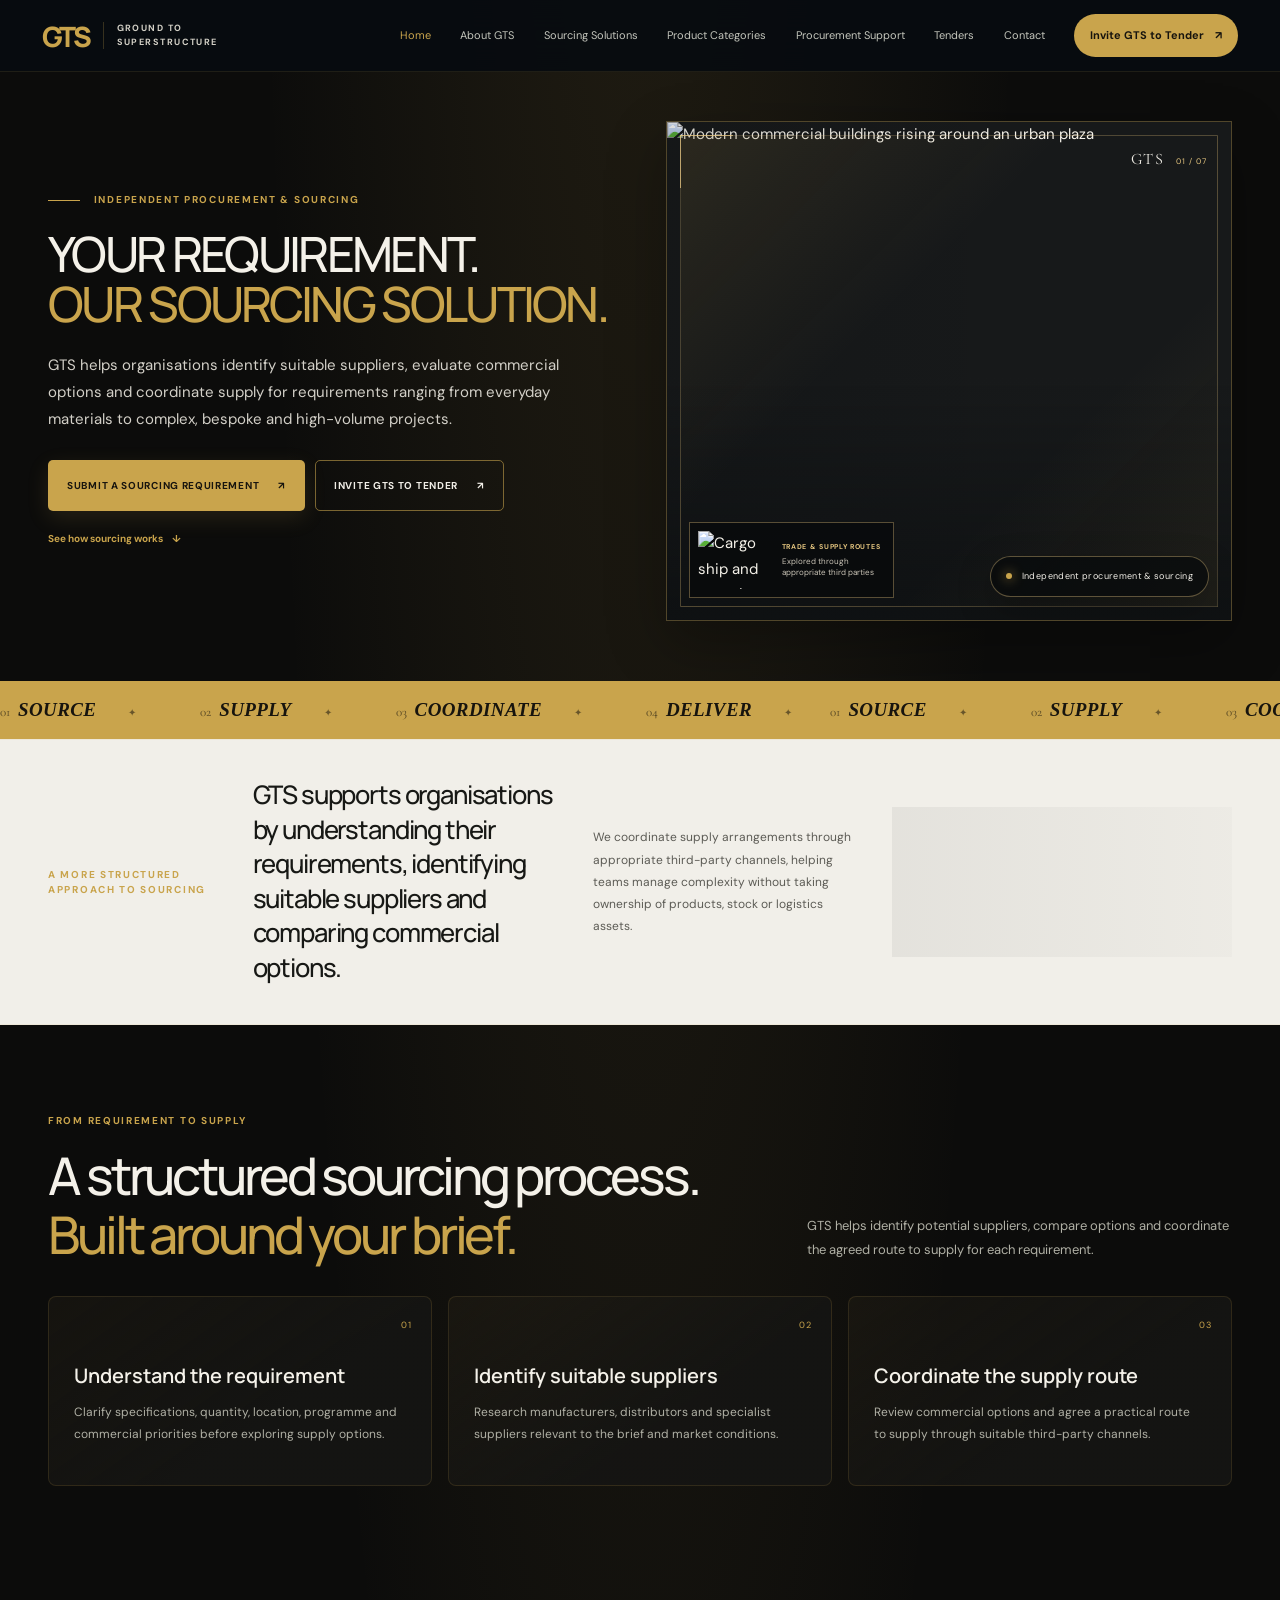
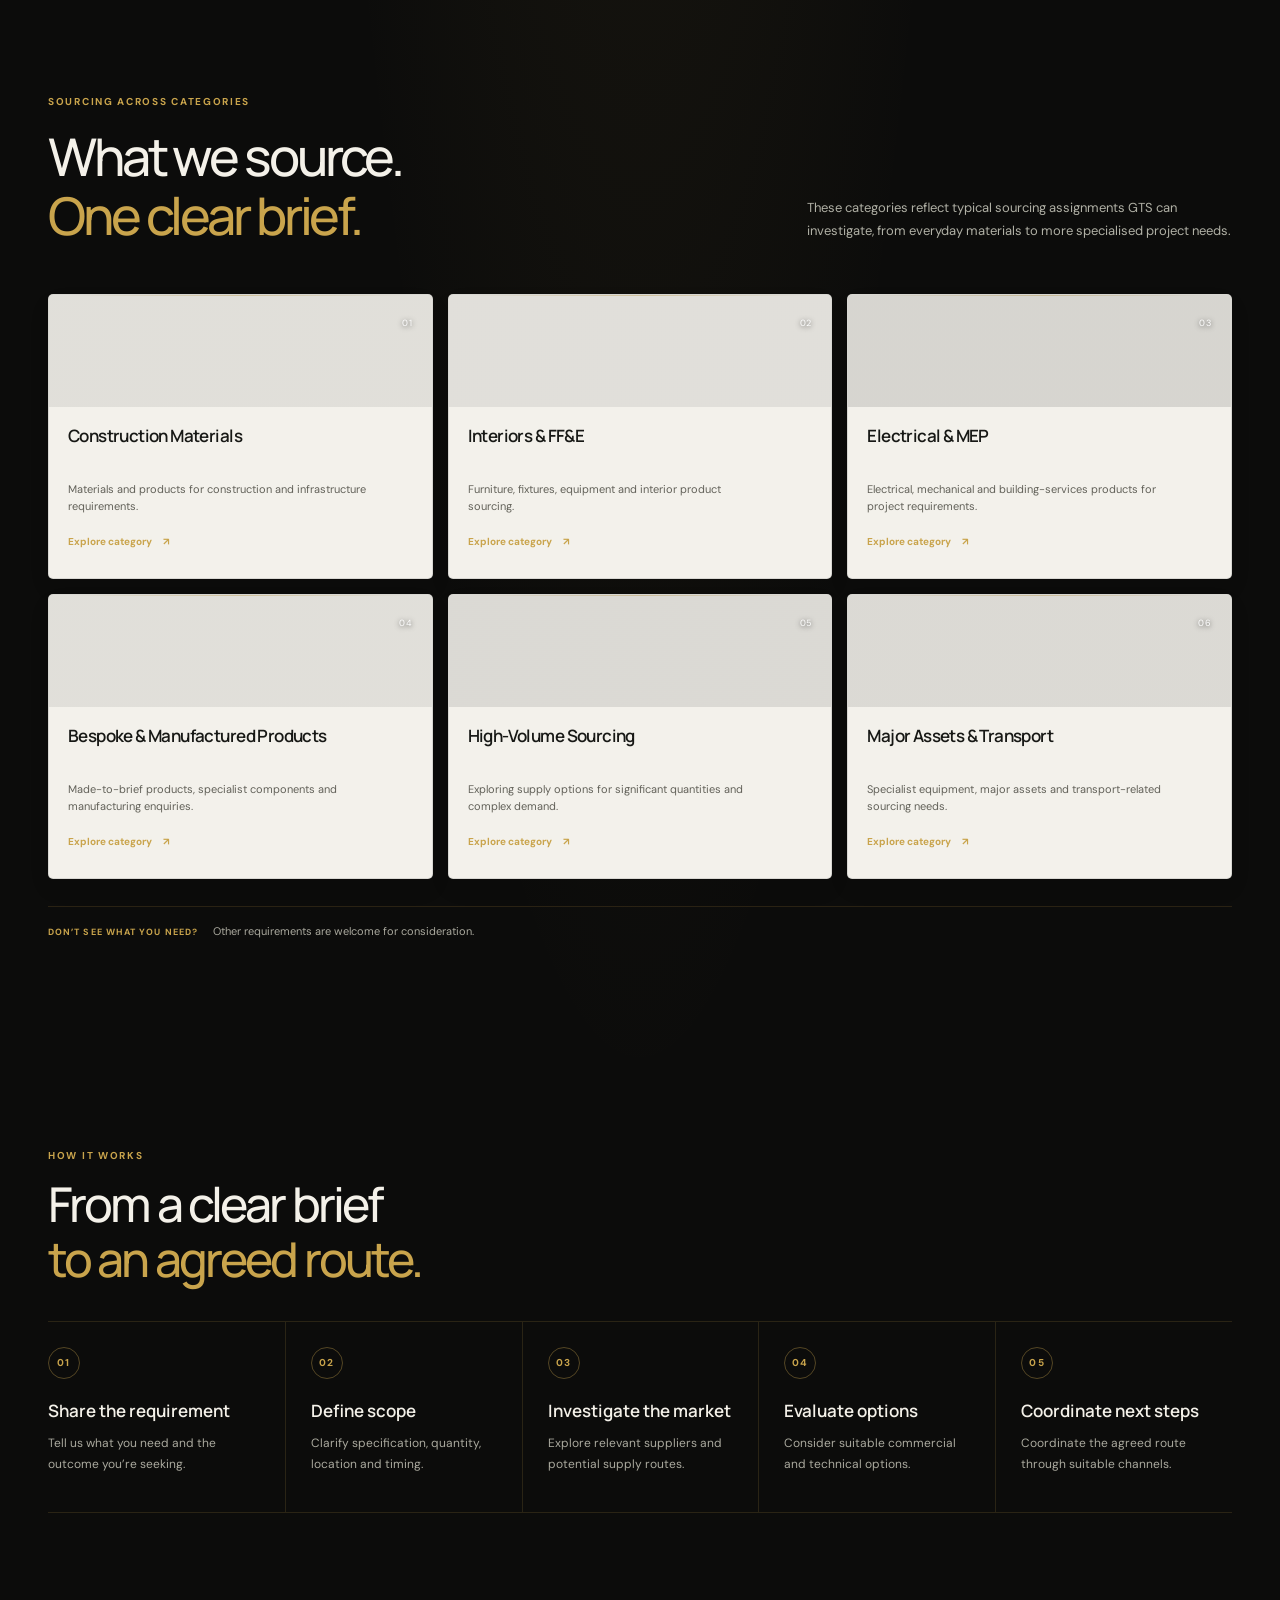
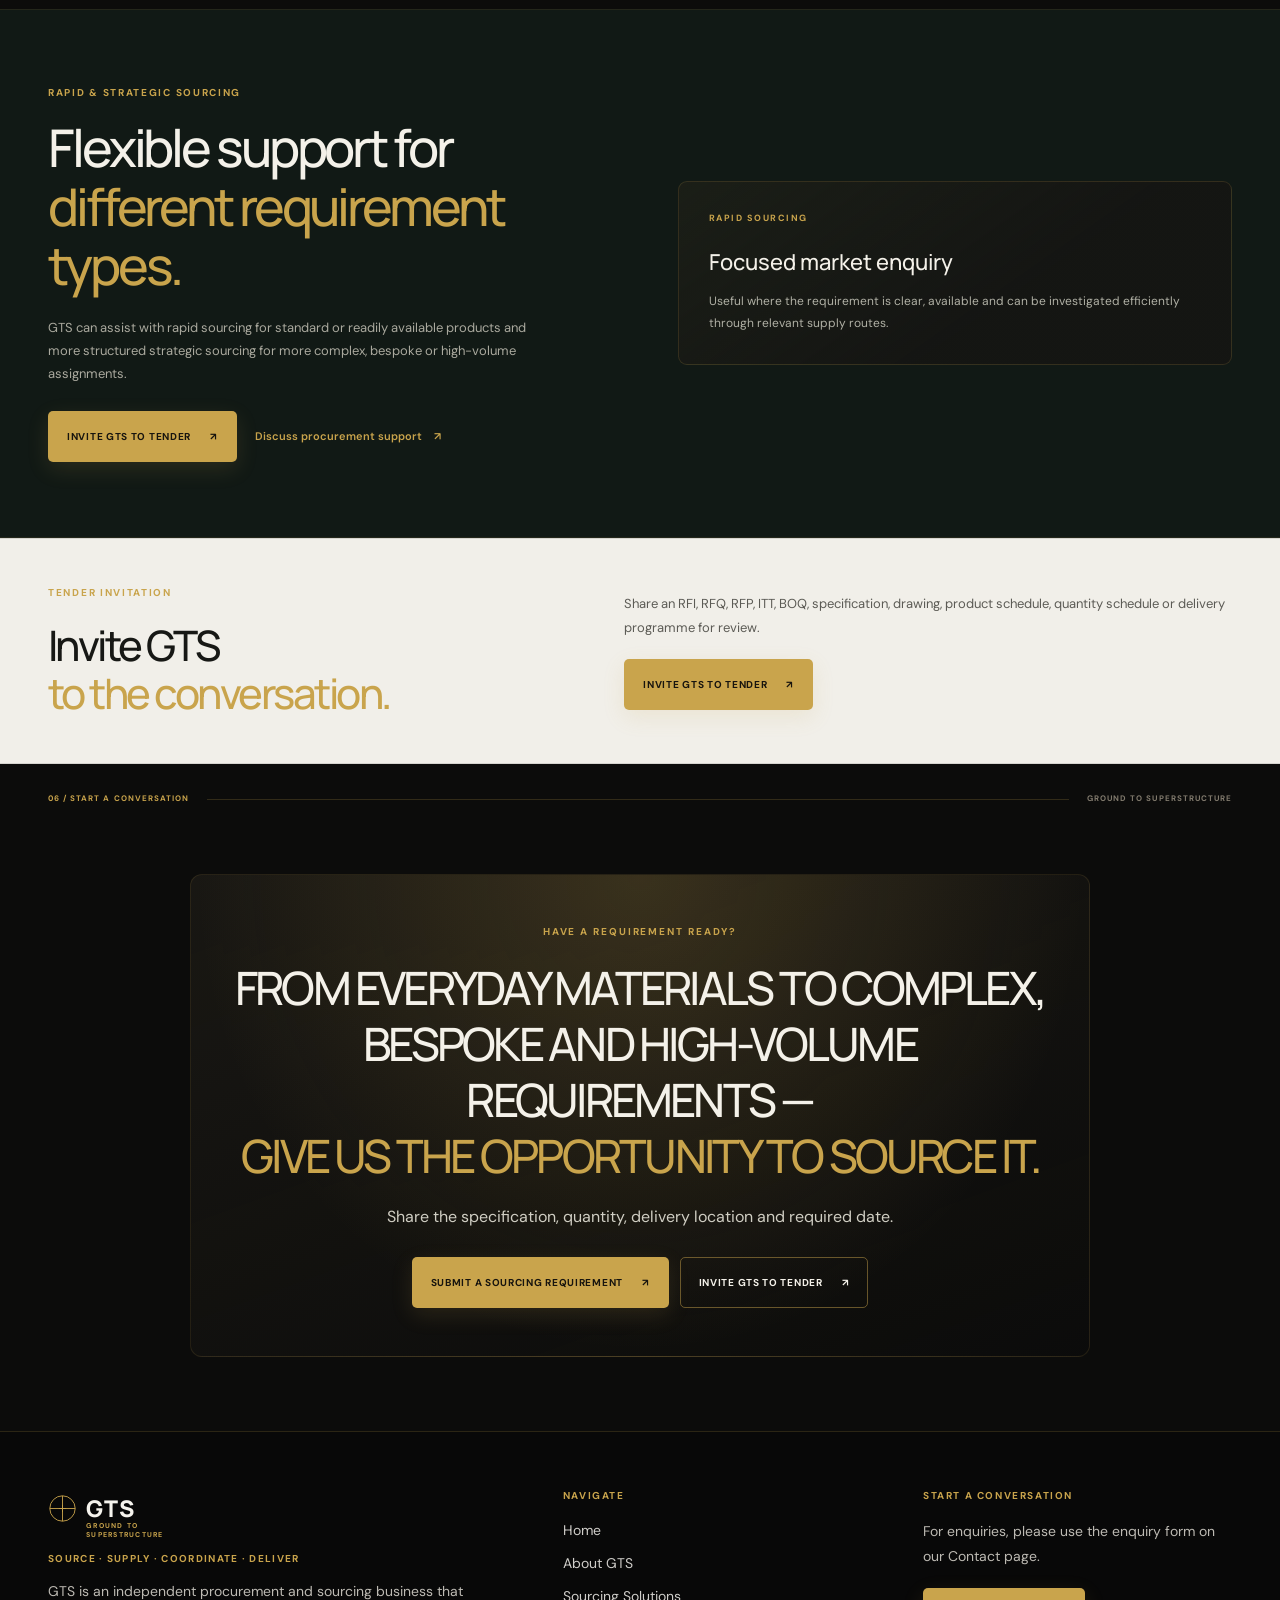
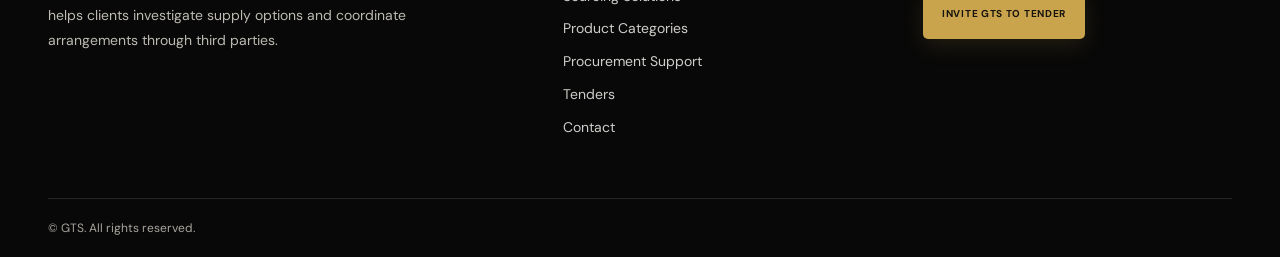
==== commit 6016cbd6: "Add gold scrolling process banner" ====
--- a/index.html
+++ b/index.html
@@ -66,14 +66,21 @@
       </figure>
     </section>
 
-    <section class="home-process-strip section-shell" aria-label="GTS sourcing proposition">
-      <p class="home-process-label">A CLEAR ROUTE FROM BRIEF TO SUPPLY</p>
-      <ol>
-      <li><span>01</span><strong>SOURCE</strong></li>
-      <li><span>02</span><strong>SUPPLY</strong></li>
-      <li><span>03</span><strong>COORDINATE</strong></li>
-      <li><span>04</span><strong>DELIVER</strong></li>
-      </ol>
+    <section class="home-process-strip" aria-label="GTS sourcing process">
+      <div class="home-process-track">
+        <ol class="home-process-group" aria-label="Source, supply, coordinate, deliver">
+          <li><span>01</span><strong>SOURCE</strong></li>
+          <li><span>02</span><strong>SUPPLY</strong></li>
+          <li><span>03</span><strong>COORDINATE</strong></li>
+          <li><span>04</span><strong>DELIVER</strong></li>
+        </ol>
+        <ol class="home-process-group" aria-hidden="true">
+          <li><span>01</span><strong>SOURCE</strong></li>
+          <li><span>02</span><strong>SUPPLY</strong></li>
+          <li><span>03</span><strong>COORDINATE</strong></li>
+          <li><span>04</span><strong>DELIVER</strong></li>
+        </ol>
+      </div>
     </section>
 
     <section class="intro-band" id="about">
--- a/styles.css
+++ b/styles.css
@@ -3273,13 +3273,14 @@
 .hero-art-index { position: absolute; z-index: 4; top: 24px; right: 24px; color: #f1eee7; font-family: "Cormorant Garamond", Georgia, serif; font-size: 16px; letter-spacing: .08em; }
 .hero-art-index span { margin-left: 7px; color: #e4c57f; font-family: var(--font-body); font-size: 8px; letter-spacing: .12em; }
 
-.home-process-strip { position: relative; z-index: 1; display: grid; grid-template-columns: minmax(200px, .7fr) 1.8fr; align-items: center; gap: 30px; margin-top: -1px; padding-block: 22px; border-block: 1px solid rgba(201, 164, 76, .22); }
-.home-process-label { margin: 0; color: #9c978a; font-size: 8px; font-weight: 700; letter-spacing: .15em; }
-.home-process-strip ol { display: grid; grid-template-columns: repeat(4, minmax(0, 1fr)); margin: 0; padding: 0; list-style: none; }
-.home-process-strip li { display: flex; align-items: center; gap: 11px; min-height: 30px; padding-inline: 16px; border-left: 1px solid rgba(201, 164, 76, .2); }
-.home-process-strip li:first-child { border-left: 0; }
-.home-process-strip li span { color: #a28a56; font-family: "Cormorant Garamond", Georgia, serif; font-size: 15px; }
-.home-process-strip li strong { color: #eee9dc; font-size: 9px; letter-spacing: .13em; }
+.home-process-strip { position: relative; z-index: 1; overflow: hidden; margin-top: -1px; padding-block: 13px; background: var(--gold); color: #17140e; }
+.home-process-track { display: flex; width: max-content; animation: home-process-scroll 28s linear infinite; }
+.home-process-group { display: flex; flex: 0 0 auto; align-items: center; gap: clamp(30px, 5vw, 72px); margin: 0; padding: 0 clamp(20px, 3vw, 44px) 0 0; list-style: none; }
+.home-process-group li { display: flex; flex: 0 0 auto; align-items: baseline; gap: 8px; white-space: nowrap; }
+.home-process-group li::after { margin-left: clamp(8px, 2vw, 24px); color: rgba(23, 20, 14, .55); font-size: 10px; content: "✦"; }
+.home-process-group li span { color: rgba(23, 20, 14, .65); font-family: "Cormorant Garamond", Georgia, serif; font-size: 13px; }
+.home-process-group li strong { color: #17140e; font-family: "Cormorant Garamond", Georgia, serif; font-size: clamp(15px, 1.7vw, 19px); font-style: italic; font-weight: 600; letter-spacing: .02em; }
+@keyframes home-process-scroll { to { transform: translateX(-50%); } }
 
 .home-page #requirements .category-grid { grid-template-columns: repeat(3, minmax(0, 1fr)); gap: 15px; }
 .home-page #requirements .category-card { min-height: 285px; padding: 130px 19px 19px; border: 1px solid rgba(23, 25, 26, .12); box-shadow: 0 10px 24px rgba(27, 24, 17, .05); transition: transform .22s ease, box-shadow .22s ease; }
@@ -3300,8 +3301,6 @@
   .home-page .hero { grid-template-columns: 1fr; min-height: 0; gap: 0; padding-block: 48px 35px; }
   .home-page .hero h1 { max-width: 720px; font-size: clamp(42px, 6vw, 56px); }
   .home-page .hero-art { min-height: 380px; margin-top: 27px; }
-  .home-process-strip { grid-template-columns: 1fr; gap: 13px; padding-block: 18px; }
-  .home-process-strip li:first-child { padding-left: 0; }
 }
 
 @media (max-width: 800px) {
@@ -3317,10 +3316,6 @@
   .home-page .hero-actions .button { width: 100%; }
   .home-page .hero-art { width: 100%; min-height: 340px; margin-top: 28px; }
   .home-process-strip { margin-top: 0; }
-  .home-process-strip ol { grid-template-columns: repeat(2, minmax(0, 1fr)); gap: 0; }
-  .home-process-strip li { min-height: 42px; padding-inline: 13px; }
-  .home-process-strip li:nth-child(odd) { border-left: 0; }
-  .home-process-strip li:nth-child(n+3) { border-top: 1px solid rgba(201, 164, 76, .15); }
   .home-page #requirements .category-grid { grid-template-columns: repeat(2, minmax(0, 1fr)); }
 }
 
@@ -3331,8 +3326,12 @@
   .hero-trade-inset img { width: 55px; height: 48px; }
   .hero-trade-inset span { font-size: 7px; }
   .home-page .art-caption { top: 18px; right: 18px; bottom: auto; left: auto; padding: 9px; font-size: 7px; }
-  .home-process-strip li { gap: 8px; padding-inline: 8px; }
-  .home-process-strip li strong { font-size: 8px; }
   .home-page #requirements .category-grid { grid-template-columns: 1fr; }
   .home-page #requirements .category-card { min-height: 275px; }
 }
+
+@media (prefers-reduced-motion: reduce) {
+  .home-process-track { width: 100%; }
+  .home-process-group { width: 100%; flex-wrap: wrap; justify-content: center; gap: 12px 24px; padding-right: 0; }
+  .home-process-group[aria-hidden="true"] { display: none; }
+}
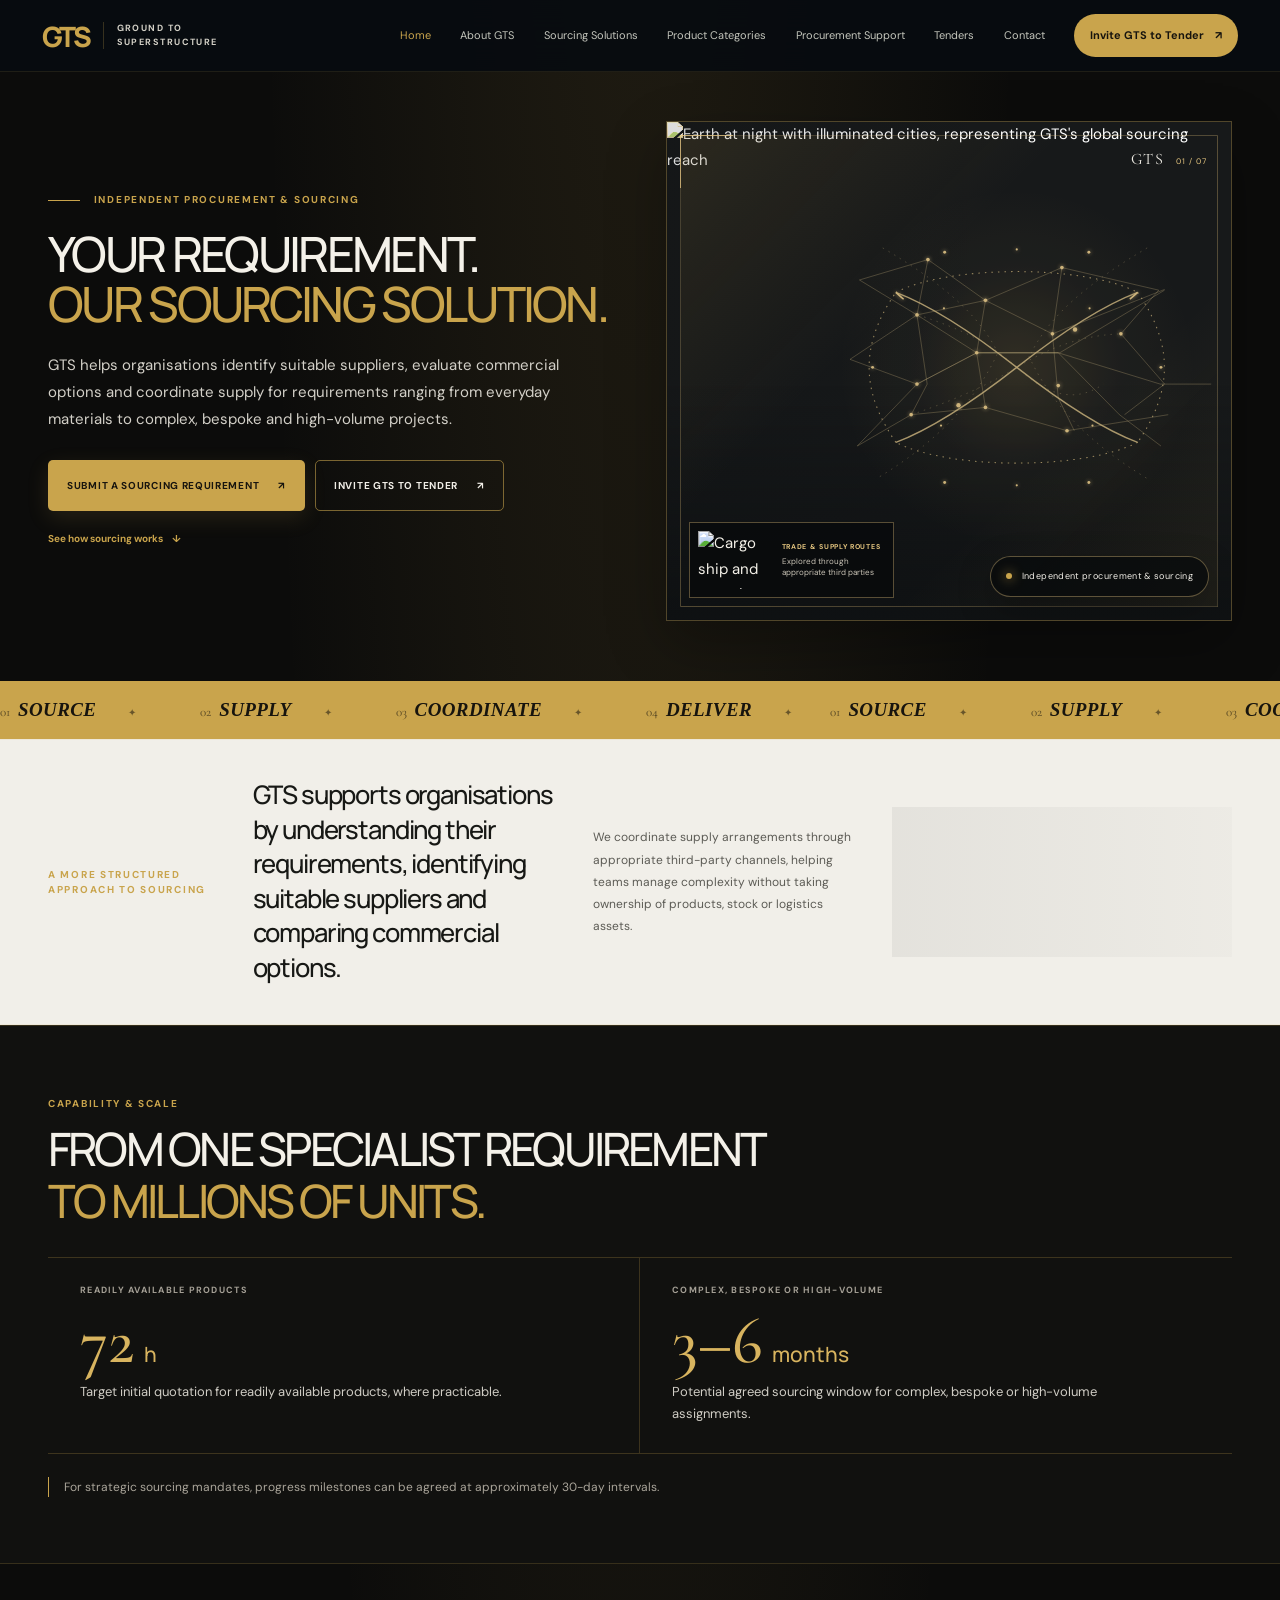
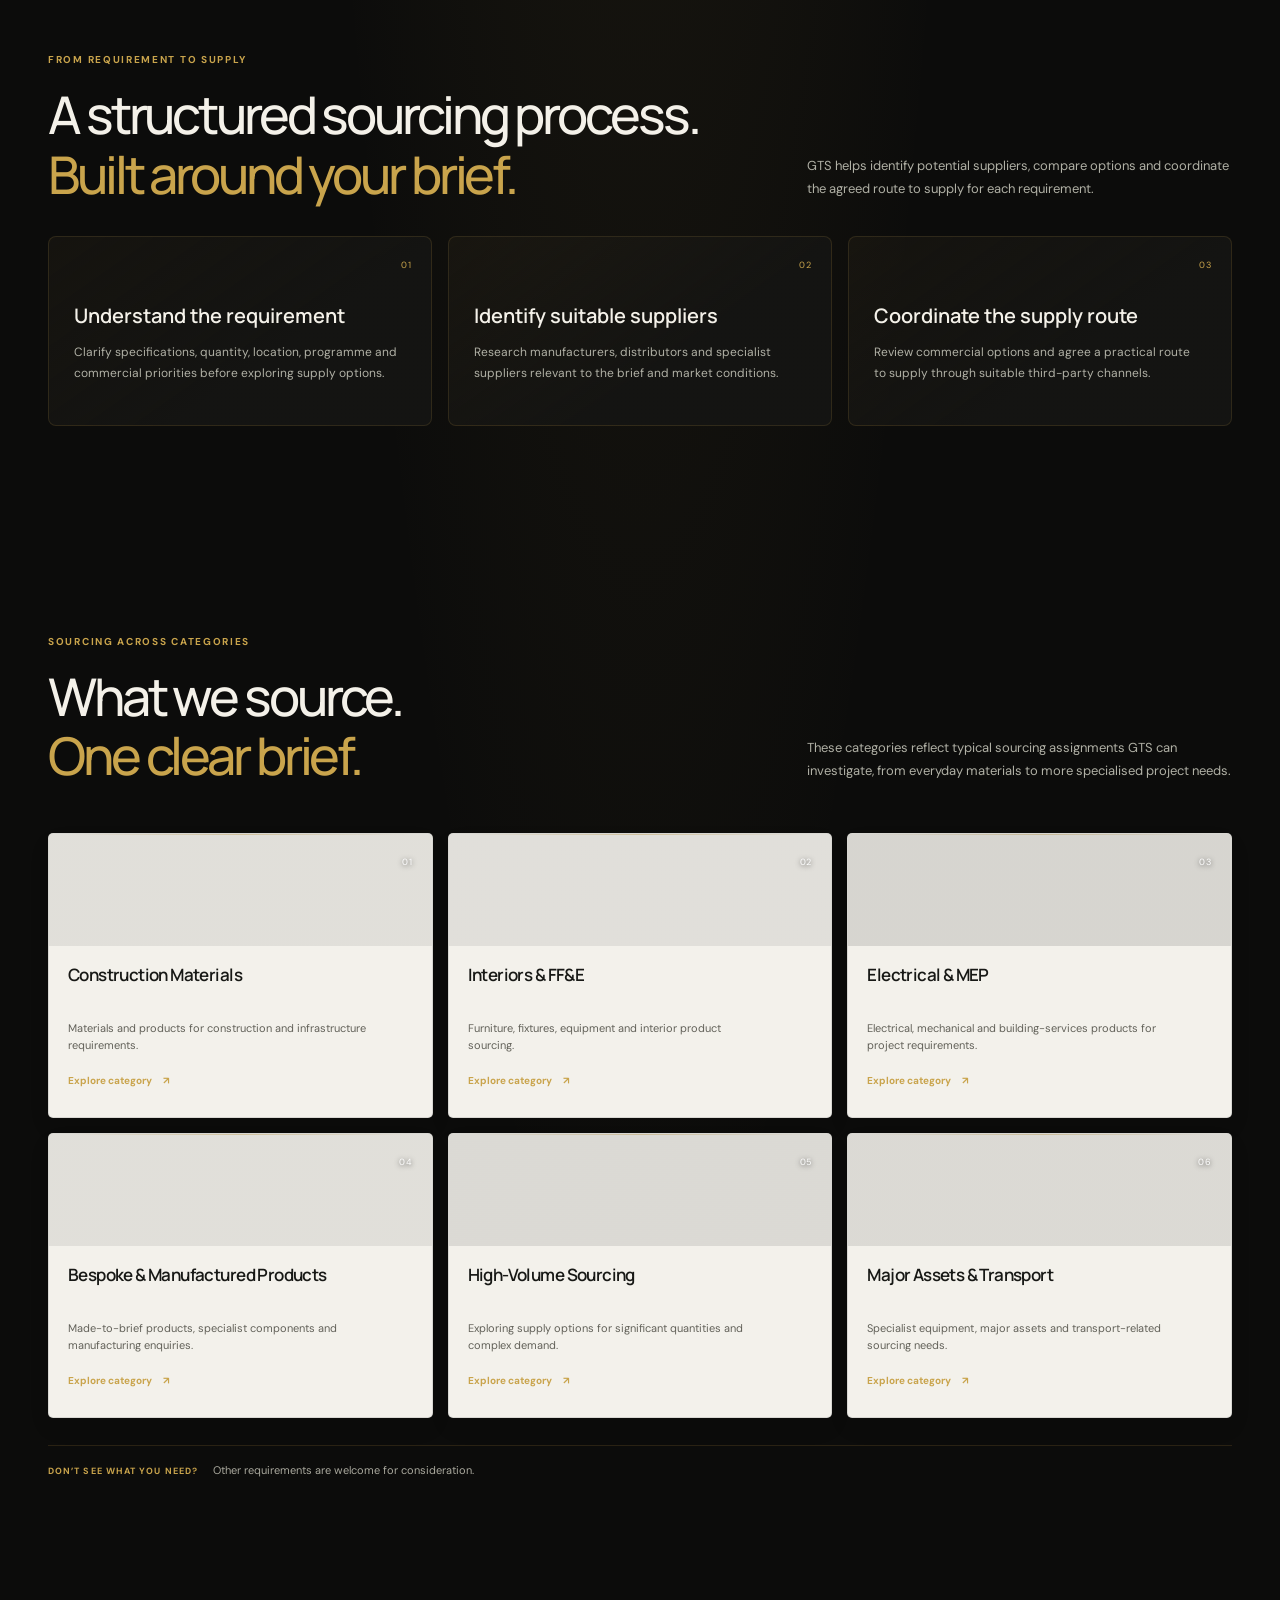
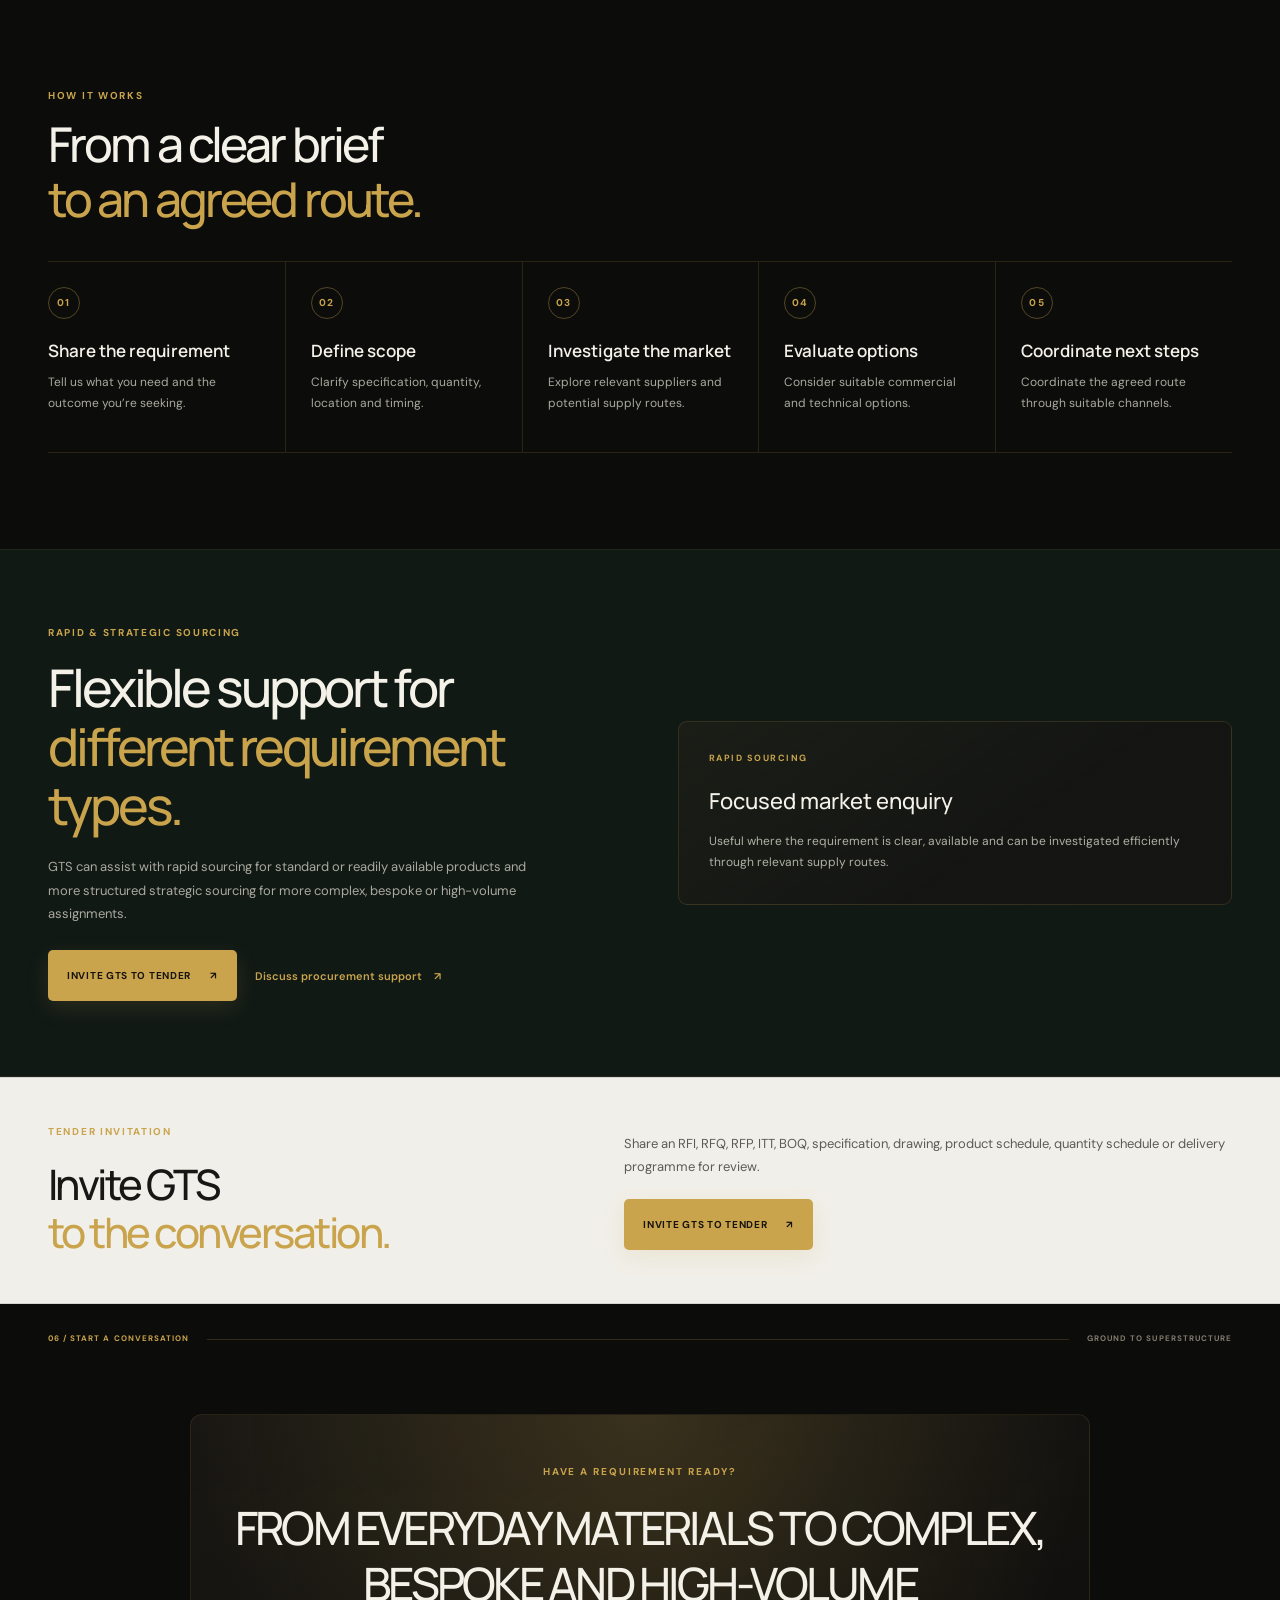
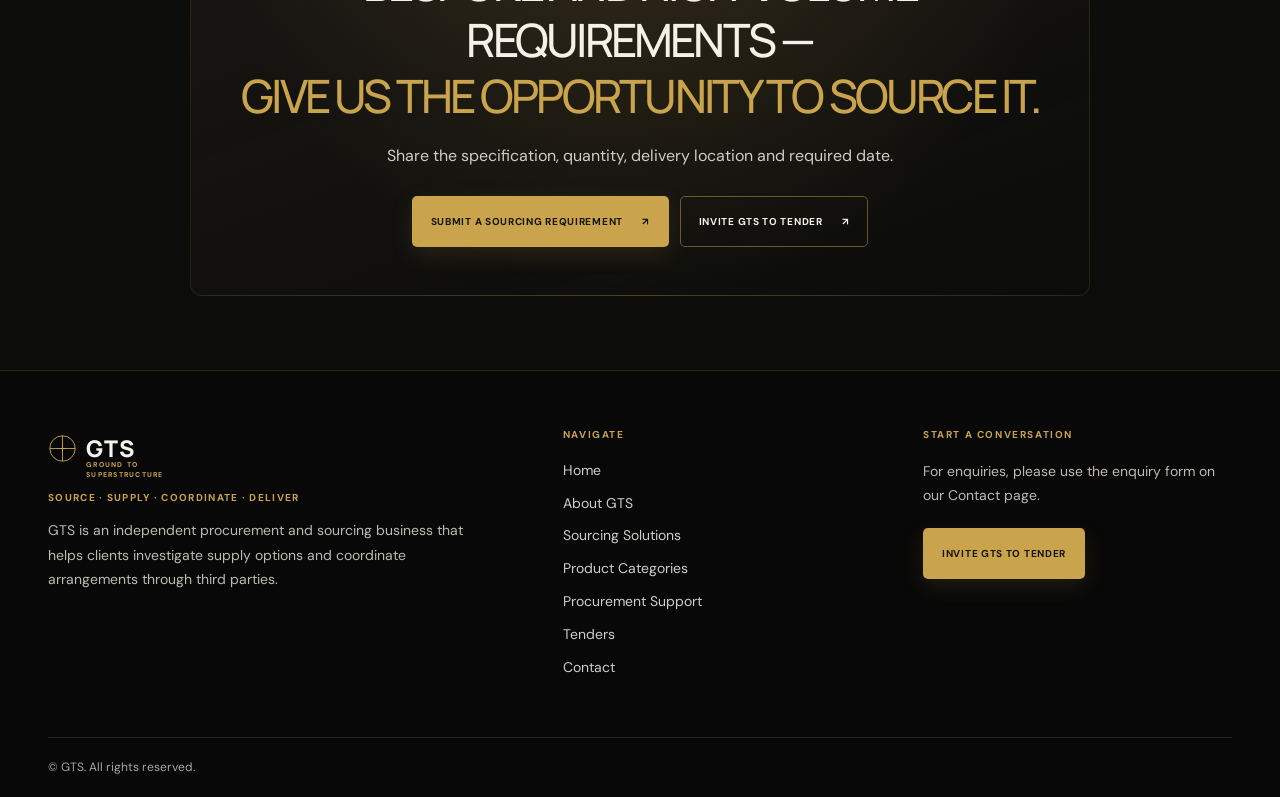
==== commit 5f4c926e: "Refresh GTS website branding and assets" ====
--- a/index.html
+++ b/index.html
@@ -55,7 +55,40 @@
         <a class="hero-text-link" href="#how-it-works">See how sourcing works <span aria-hidden="true">↓</span></a>
       </div>
       <figure class="hero-art">
-      <img src="https://images.unsplash.com/photo-1511818966892-d7d671e672a2?auto=format&amp;fit=crop&amp;w=1400&amp;q=85" alt="Modern commercial buildings rising around an urban plaza" fetchpriority="high">
+      <img src="https://images.pexels.com/photos/30596265/pexels-photo-30596265.jpeg?auto=compress&amp;cs=tinysrgb&amp;w=1400" alt="Earth at night with illuminated cities, representing GTS's global sourcing reach" fetchpriority="high">
+      <svg class="network-art" viewBox="0 0 620 570" aria-hidden="true" focusable="false">
+        <defs>
+          <radialGradient id="home-network-glow"><stop stop-color="#c9a44c" stop-opacity=".19"/><stop offset=".58" stop-color="#c9a44c" stop-opacity=".045"/><stop offset="1" stop-color="#c9a44c" stop-opacity="0"/></radialGradient>
+          <linearGradient id="home-network-route-gradient" x1="0" y1="0" x2="1" y2="1"><stop stop-color="#c9a44c" stop-opacity=".78"/><stop offset="1" stop-color="#c9a44c" stop-opacity=".14"/></linearGradient>
+        </defs>
+        <circle class="network-aura" cx="310" cy="280" r="245" fill="url(#home-network-glow)"/>
+        <g class="network-lattice" fill="none">
+          <path d="m94 160 94-28 79 56 105-45 133 31M81 269l92-61 94-20 92 46 154-61M91 388l74-43 102-10 112 32 139-22M188 132l-15 76 14 95-22 42M267 188l-12 72 12 75M372 143l-13 91 8 88 22 45M505 174l-52 60 60 69-55 42M94 160l79 48 82 52 114 0 144-86M81 269l92 34 82-43 112 0 140 43 70 0M91 388l82-85 82-43 112 0 84 85 57 43"/>
+          <path class="network-lattice-dash" d="M126 116c76 45 131 89 158 144m205-144c-77 46-132 90-159 144M122 430c79-48 132-105 162-170m204 172c-79-48-133-104-162-169M174 208c63 20 103 41 136 72s74 54 119 23M165 345c75-25 115-47 145-65s78-44 143-46"/>
+        </g>
+        <g class="network-routes" fill="none">
+          <path class="network-route" d="M310 280C310 211 310 143 310 88"/>
+          <path class="network-route" d="M310 280C365 237 423 197 476 177"/>
+          <path class="network-route" d="M310 280C365 323 423 363 476 383"/>
+          <path class="network-route" d="M310 280C310 350 310 418 310 470"/>
+          <path class="network-route" d="M310 280C255 323 197 363 144 383"/>
+          <path class="network-route" d="M310 280C255 237 197 197 144 177"/>
+          <path class="network-route network-route-cross" d="M144 177C218 139 402 139 476 177M476 177C525 248 525 312 476 383M476 383C402 421 218 421 144 383M144 383C95 312 95 248 144 177"/>
+          <path class="network-route network-route-trace" pathLength="1" d="M144 177C209 236 248 252 310 280S414 345 476 383"/>
+          <path class="network-route network-route-trace network-route-trace-alt" pathLength="1" d="M476 177C410 236 372 252 310 280S207 345 144 383"/>
+        </g>
+        <g class="network-points">
+          <circle cx="211" cy="122" r="2"/><circle cx="409" cy="122" r="2"/><circle cx="508" cy="280" r="2"/>
+          <circle cx="409" cy="438" r="2"/><circle cx="211" cy="438" r="2"/><circle cx="112" cy="280" r="2"/>
+          <circle cx="210" cy="199" r="1.5"/><circle cx="410" cy="199" r="1.5"/><circle cx="414" cy="360" r="1.5"/>
+          <circle cx="206" cy="360" r="1.5"/><circle cx="310" cy="118" r="1.5"/><circle cx="310" cy="442" r="1.5"/>
+          <circle cx="188" cy="132" r="2.5"/><circle cx="267" cy="188" r="2.5"/><circle cx="372" cy="143" r="2.5"/>
+          <circle cx="173" cy="208" r="2.5"/><circle cx="359" cy="234" r="2.5"/><circle cx="453" cy="234" r="2.5"/>
+          <circle cx="173" cy="303" r="2.5"/><circle cx="255" cy="260" r="2.5"/><circle cx="367" cy="305" r="2.5"/>
+          <circle cx="165" cy="345" r="2.5"/><circle cx="267" cy="335" r="2.5"/><circle cx="379" cy="367" r="2.5"/>
+          <circle class="network-node-pulse" cx="390" cy="228" r="3"/><circle class="network-node-pulse network-node-pulse-delay" cx="230" cy="332" r="3"/>
+        </g>
+      </svg>
       <div class="hero-art-frame" aria-hidden="true"></div>
       <div class="hero-trade-inset">
         <img src="https://images.unsplash.com/photo-1494412519320-aa613dfb7738?auto=format&amp;fit=crop&amp;w=500&amp;q=80" alt="Cargo ship and containers representing potential third-party supply routes" fetchpriority="low">
@@ -91,6 +124,28 @@
       </div>
     </section>
 
+    <section class="home-capability-scale" aria-labelledby="capability-scale-title">
+      <div class="section-shell">
+        <div class="home-capability-scale-heading">
+          <p class="eyebrow">CAPABILITY &amp; SCALE</p>
+          <h2 id="capability-scale-title">FROM ONE SPECIALIST REQUIREMENT<br><span>TO MILLIONS OF UNITS.</span></h2>
+        </div>
+        <div class="home-capability-scale-grid">
+          <article class="home-capability-metric">
+            <p class="home-capability-kicker">READILY AVAILABLE PRODUCTS</p>
+            <p class="home-capability-number"><strong>72</strong><span>h</span></p>
+            <p class="home-capability-description">Target initial quotation for readily available products, where practicable.</p>
+          </article>
+          <article class="home-capability-metric">
+            <p class="home-capability-kicker">COMPLEX, BESPOKE OR HIGH-VOLUME</p>
+            <p class="home-capability-number"><strong>3–6</strong><span>months</span></p>
+            <p class="home-capability-description">Potential agreed sourcing window for complex, bespoke or high-volume assignments.</p>
+          </article>
+        </div>
+        <p class="home-capability-milestones">For strategic sourcing mandates, progress milestones can be agreed at approximately 30-day intervals.</p>
+      </div>
+    </section>
+
     <section class="help-section section-shell" id="how-gts-helps">
       <div class="section-heading">
         <div><p class="eyebrow">FROM REQUIREMENT TO SUPPLY</p><h2>A structured sourcing process.<br><span>Built around your brief.</span></h2></div>
--- a/styles.css
+++ b/styles.css
@@ -1085,7 +1085,7 @@
   background-image: linear-gradient(0deg, rgba(10, 12, 13, .08), rgba(10, 12, 13, .08)), url("https://images.unsplash.com/photo-1581091226825-a6a2a5aee158?auto=format&fit=crop&w=600&q=80");
 }
 .content-section .category-card:nth-child(5)::after {
-  background-image: linear-gradient(0deg, rgba(10, 12, 13, .1), rgba(10, 12, 13, .1)), url("https://images.unsplash.com/photo-1586528116311-ad8dd3c8310d?auto=format&fit=crop&w=600&q=80");
+  background-image: linear-gradient(0deg, rgba(10, 12, 13, .1), rgba(10, 12, 13, .1)), url("https://images.pexels.com/photos/39166613/pexels-photo-39166613.jpeg?auto=compress&cs=tinysrgb&w=600");
 }
 .content-section .category-card:nth-child(6)::after {
   background-image: linear-gradient(0deg, rgba(10, 12, 13, .1), rgba(10, 12, 13, .1)), url("https://images.unsplash.com/photo-1492144534655-ae79c964c9d7?auto=format&fit=crop&w=600&q=80");
@@ -3263,7 +3263,16 @@
   pointer-events: none;
 }
 
-.home-page .hero-art > img { position: absolute; z-index: 0; inset: 0; width: 100%; height: 100%; object-fit: cover; object-position: center; }
+.home-page .hero-art > img { position: absolute; z-index: 0; inset: 0; width: 100%; height: 100%; object-fit: cover; object-position: center; filter: sepia(.65) saturate(1.15) brightness(1.35); }
+.home-page .hero-art .network-art { z-index: 3; top: 50%; right: -2%; width: min(80%, 500px); opacity: .82; transform: translateY(-50%); animation: none; }
+.home-page .hero-art .network-lattice { stroke: rgba(229, 198, 129, .38); stroke-width: 1.1; }
+.home-page .hero-art .network-lattice-dash { opacity: .95; }
+.home-page .hero-art .network-routes { stroke: rgba(229, 198, 129, .86); stroke-width: 1.8; stroke-opacity: 1; }
+.home-page .hero-art .network-routes > .network-route:nth-child(1),
+.home-page .hero-art .network-routes > .network-route:nth-child(4) { display: none; }
+.home-page .hero-art .network-routes .network-route-cross { stroke: rgba(244, 209, 132, .72); stroke-width: 1.4; }
+.home-page .hero-art .network-routes .network-route-trace { stroke: #f4d184; stroke-width: 2.2; filter: drop-shadow(0 0 3px rgba(229, 198, 129, .9)); }
+.home-page .hero-art .network-points { fill: #f4d184; filter: drop-shadow(0 0 3px rgba(229, 198, 129, .9)); }
 .hero-art-frame { position: absolute; z-index: 3; top: 13px; left: 13px; width: 53px; height: 53px; border-top: 1px solid rgba(229, 198, 129, .76); border-left: 1px solid rgba(229, 198, 129, .76); }
 .hero-trade-inset { position: absolute; z-index: 4; bottom: 22px; left: 22px; display: grid; width: 205px; grid-template-columns: 74px 1fr; align-items: center; gap: 10px; padding: 8px; border: 1px solid rgba(229, 198, 129, .36); background: rgba(8, 11, 12, .88); }
 .hero-trade-inset img { display: block; width: 74px; height: 58px; object-fit: cover; }
@@ -3273,6 +3282,20 @@
 .hero-art-index { position: absolute; z-index: 4; top: 24px; right: 24px; color: #f1eee7; font-family: "Cormorant Garamond", Georgia, serif; font-size: 16px; letter-spacing: .08em; }
 .hero-art-index span { margin-left: 7px; color: #e4c57f; font-family: var(--font-body); font-size: 8px; letter-spacing: .12em; }
 
+.home-capability-scale { padding-block: 70px 66px; border-block: 1px solid rgba(201, 164, 76, .2); background: #11110f; }
+.home-capability-scale-heading { margin-bottom: 30px; }
+.home-capability-scale-heading .eyebrow { margin-bottom: 12px; }
+.home-capability-scale-heading h2 { font-size: clamp(32px, 3.8vw, 46px); }
+.home-capability-scale-grid { display: grid; grid-template-columns: repeat(2, minmax(0, 1fr)); border-block: 1px solid rgba(201, 164, 76, .24); }
+.home-capability-metric { min-width: 0; padding: 25px 32px 28px; }
+.home-capability-metric:first-child { border-right: 1px solid rgba(201, 164, 76, .24); }
+.home-capability-kicker { margin-bottom: 9px; color: #a5a096; font-size: 9px; font-weight: 700; letter-spacing: .14em; }
+.home-capability-number { display: flex; align-items: baseline; gap: 9px; margin-bottom: 7px; color: #d8b45f; font-family: "Cormorant Garamond", Georgia, serif; line-height: 1; }
+.home-capability-number strong { font-size: 66px; font-weight: 500; }
+.home-capability-number span { font-family: var(--font-display); font-size: 21px; font-weight: 500; }
+.home-capability-description { max-width: 450px; margin: 0; color: #d0cdc5; font-size: 13px; line-height: 1.7; }
+.home-capability-milestones { margin: 23px 0 0; padding-left: 15px; border-left: 1px solid var(--gold); color: #aaa59a; font-size: 12px; line-height: 1.7; }
+
 .home-process-strip { position: relative; z-index: 1; overflow: hidden; margin-top: -1px; padding-block: 13px; background: var(--gold); color: #17140e; }
 .home-process-track { display: flex; width: max-content; animation: home-process-scroll 28s linear infinite; }
 .home-process-group { display: flex; flex: 0 0 auto; align-items: center; gap: clamp(30px, 5vw, 72px); margin: 0; padding: 0 clamp(20px, 3vw, 44px) 0 0; list-style: none; }
@@ -3315,6 +3338,13 @@
   .home-page .hero-actions { display: grid; grid-template-columns: 1fr; }
   .home-page .hero-actions .button { width: 100%; }
   .home-page .hero-art { width: 100%; min-height: 340px; margin-top: 28px; }
+  .home-page .hero-art .network-art { right: -3%; width: 80%; opacity: .8; }
+  .home-page .hero-art-index { top: auto; right: 18px; bottom: 17px; }
+  .home-capability-scale { padding-block: 52px 48px; }
+  .home-capability-scale-heading h2 { font-size: 31px; }
+  .home-capability-metric { padding: 22px 18px 24px; }
+  .home-capability-number strong { font-size: 58px; }
+  .home-capability-number span { font-size: 18px; }
   .home-process-strip { margin-top: 0; }
   .home-page #requirements .category-grid { grid-template-columns: repeat(2, minmax(0, 1fr)); }
 }
@@ -3322,6 +3352,12 @@
 @media (max-width: 480px) {
   .home-page .hero { padding-top: 42px; }
   .home-page .hero-art { min-height: 280px; }
+  .home-page .hero-art .network-art { right: -3%; width: 80%; opacity: .76; }
+  .home-capability-scale-heading h2 { font-size: 27px; }
+  .home-capability-scale-grid { grid-template-columns: 1fr; }
+  .home-capability-metric { padding-inline: 8px; }
+  .home-capability-metric:first-child { border-right: 0; border-bottom: 1px solid rgba(201, 164, 76, .24); }
+  .home-capability-number strong { font-size: 56px; }
   .hero-trade-inset { bottom: 16px; left: 16px; width: 172px; grid-template-columns: 55px 1fr; gap: 7px; padding: 6px; }
   .hero-trade-inset img { width: 55px; height: 48px; }
   .hero-trade-inset span { font-size: 7px; }
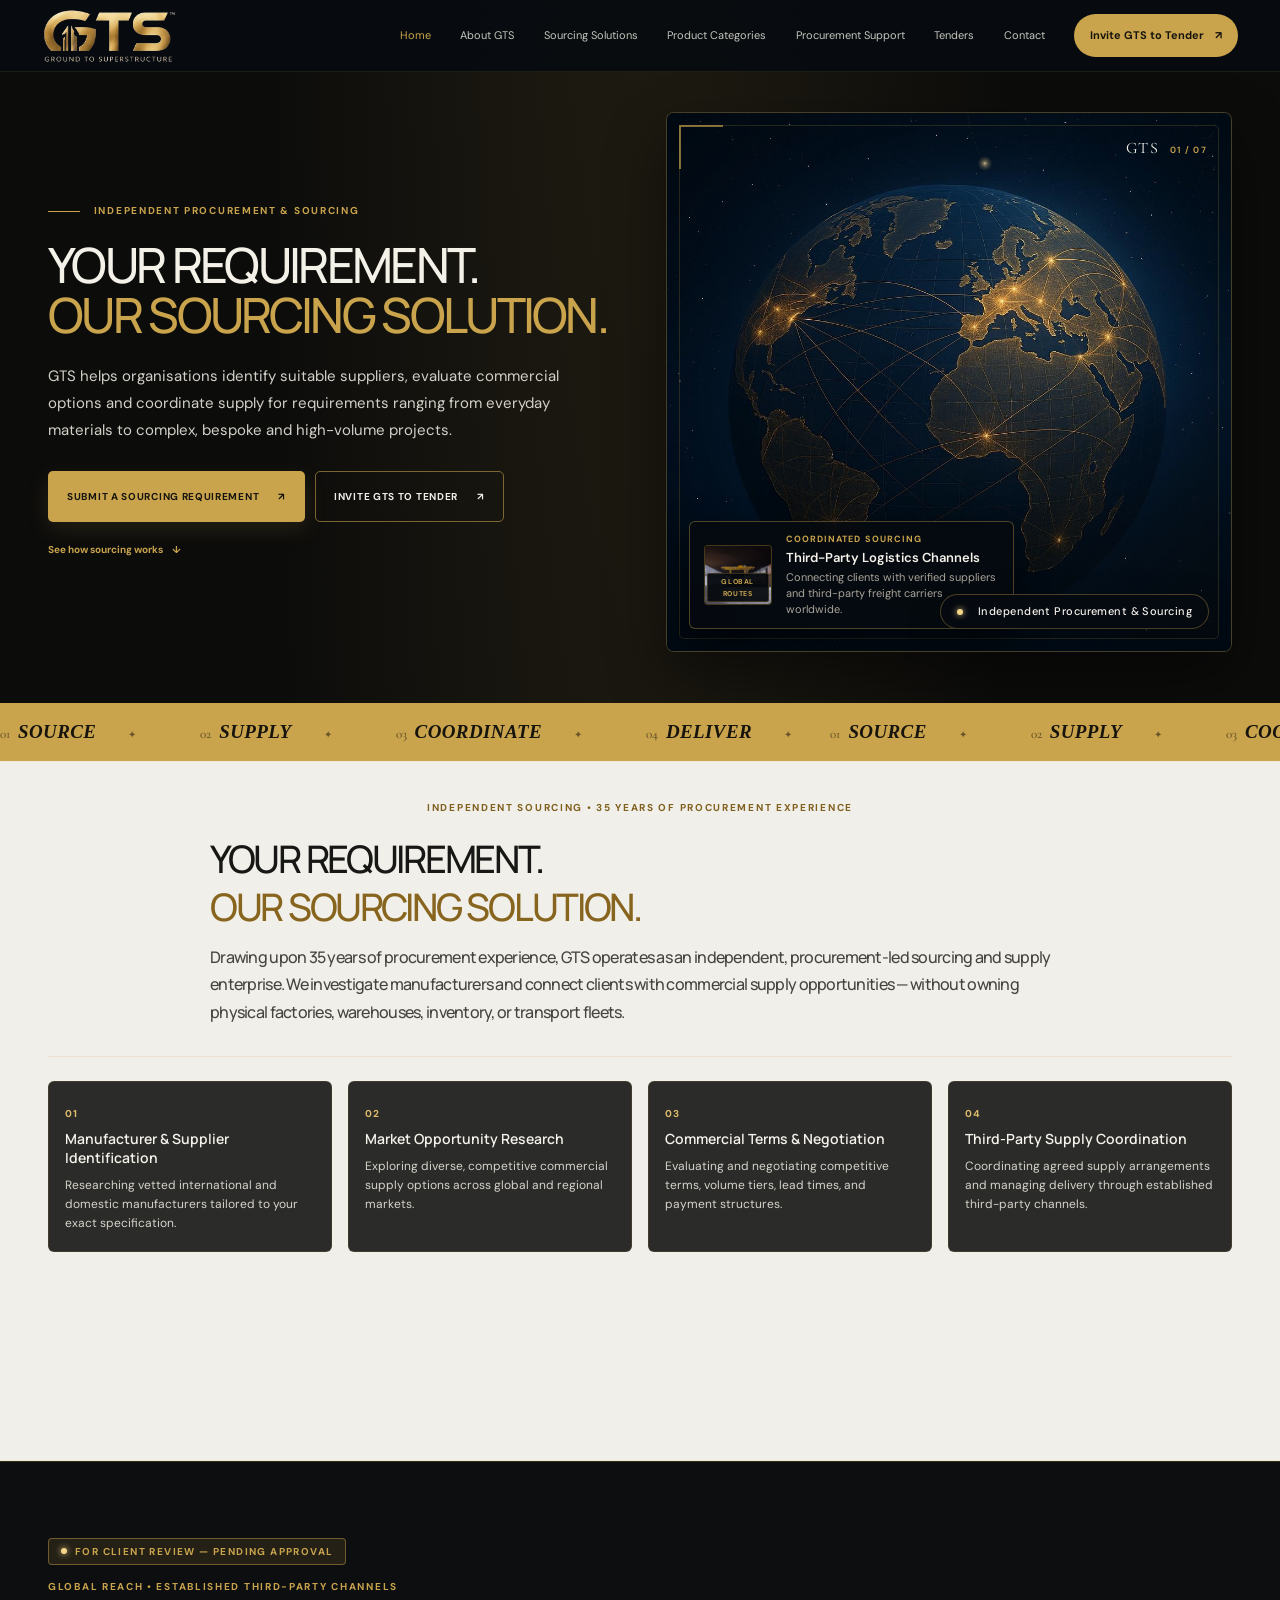
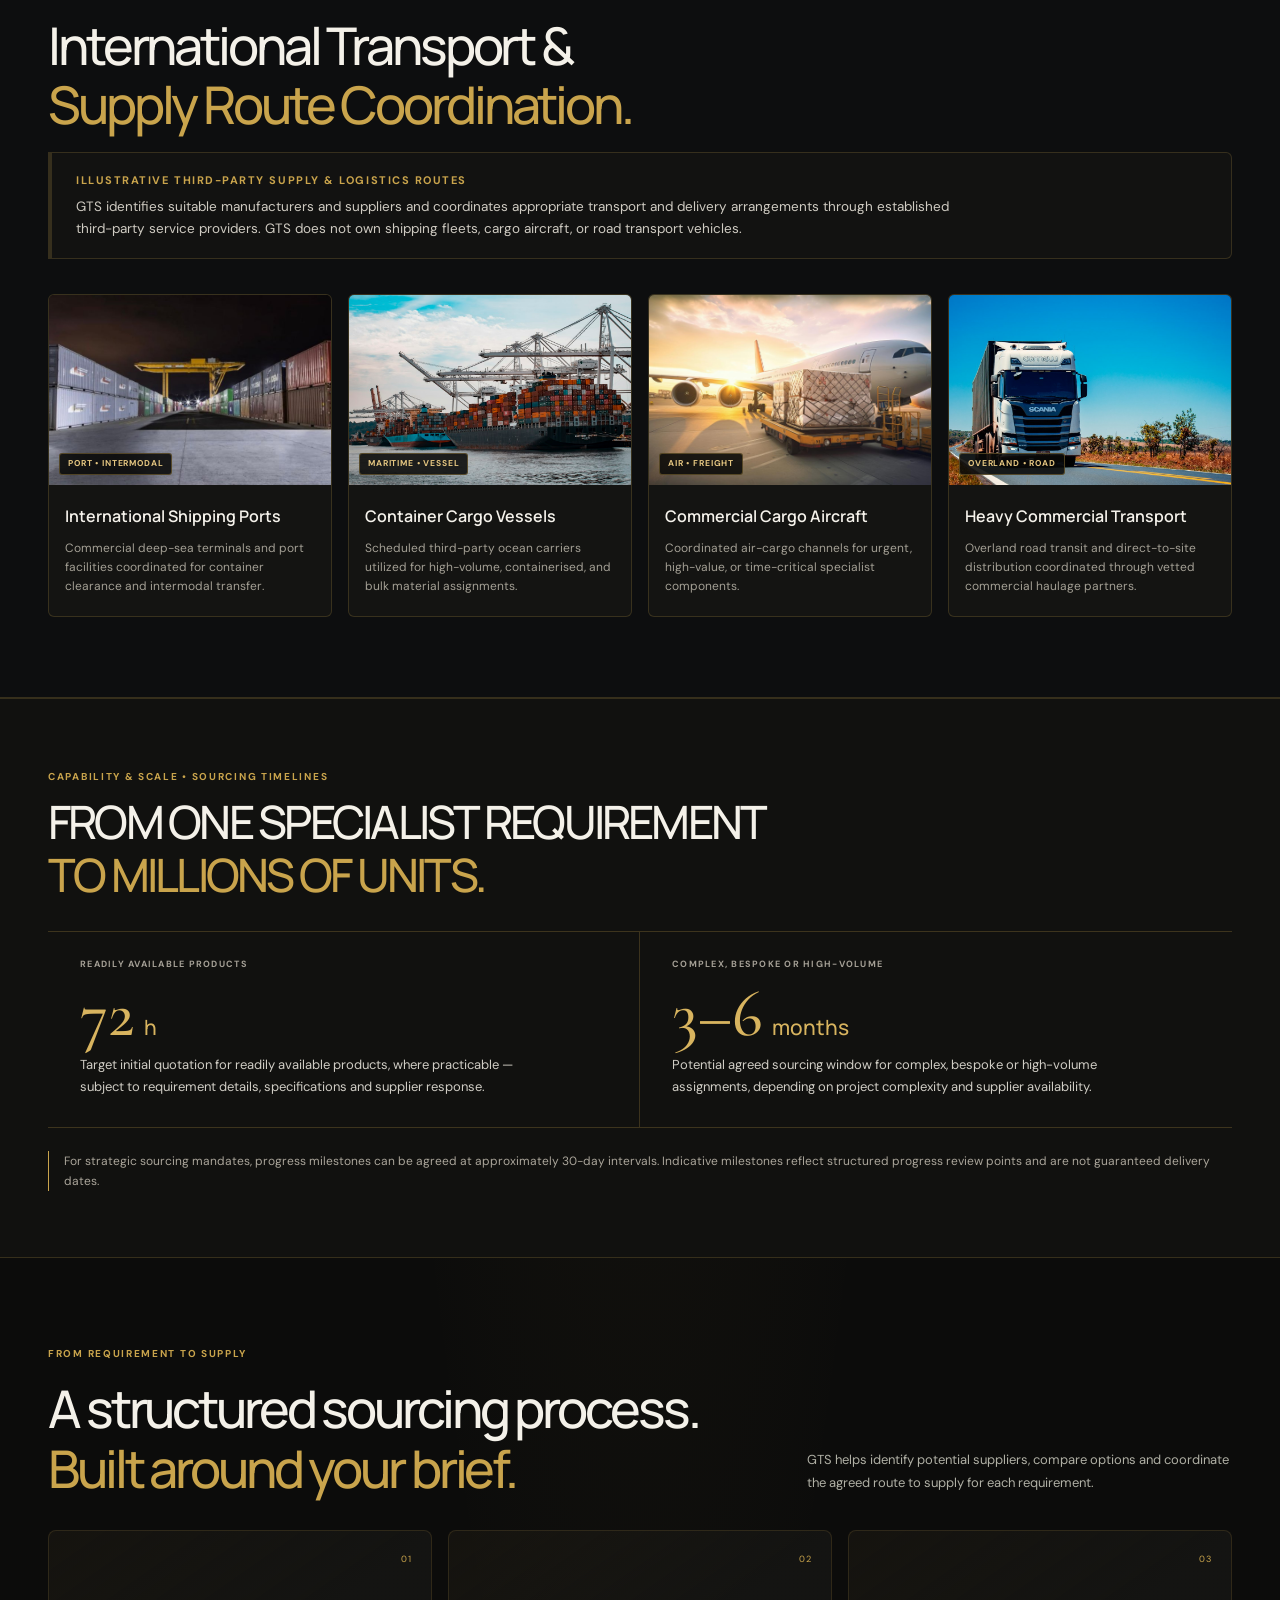
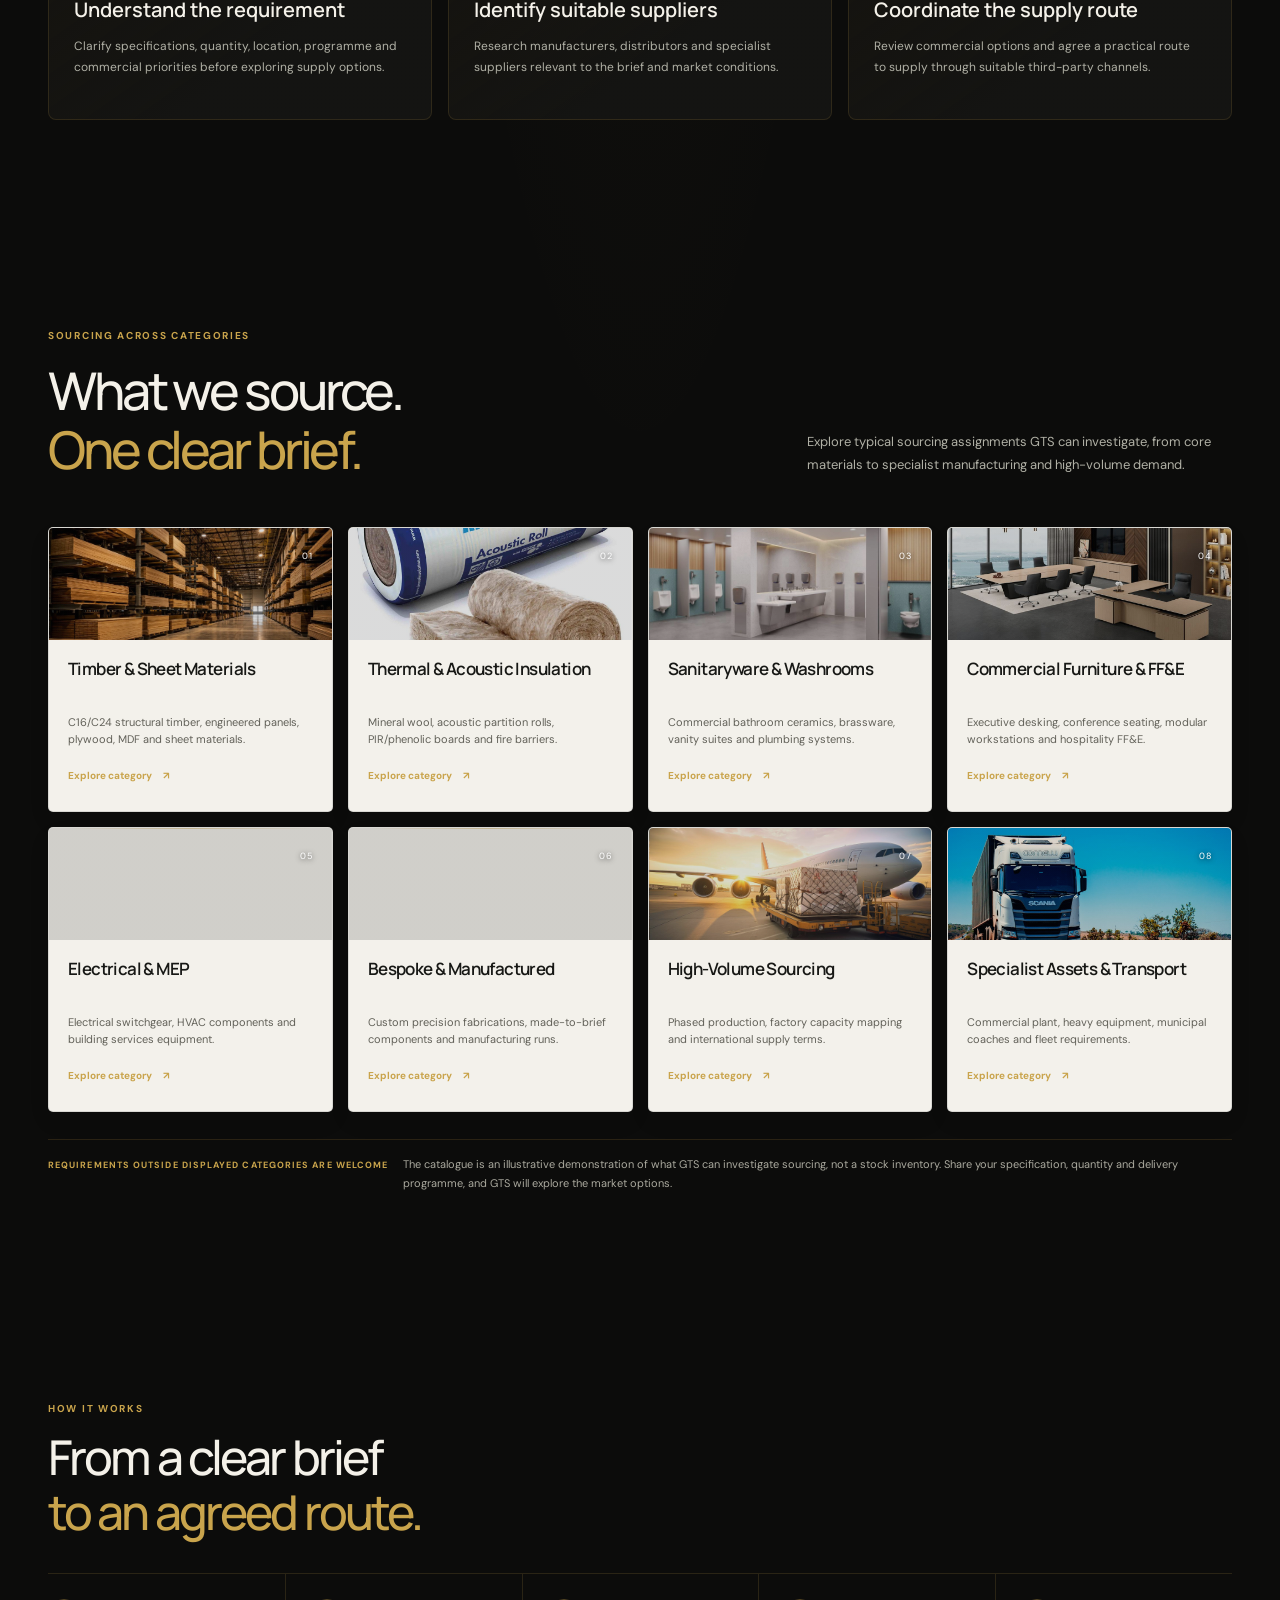
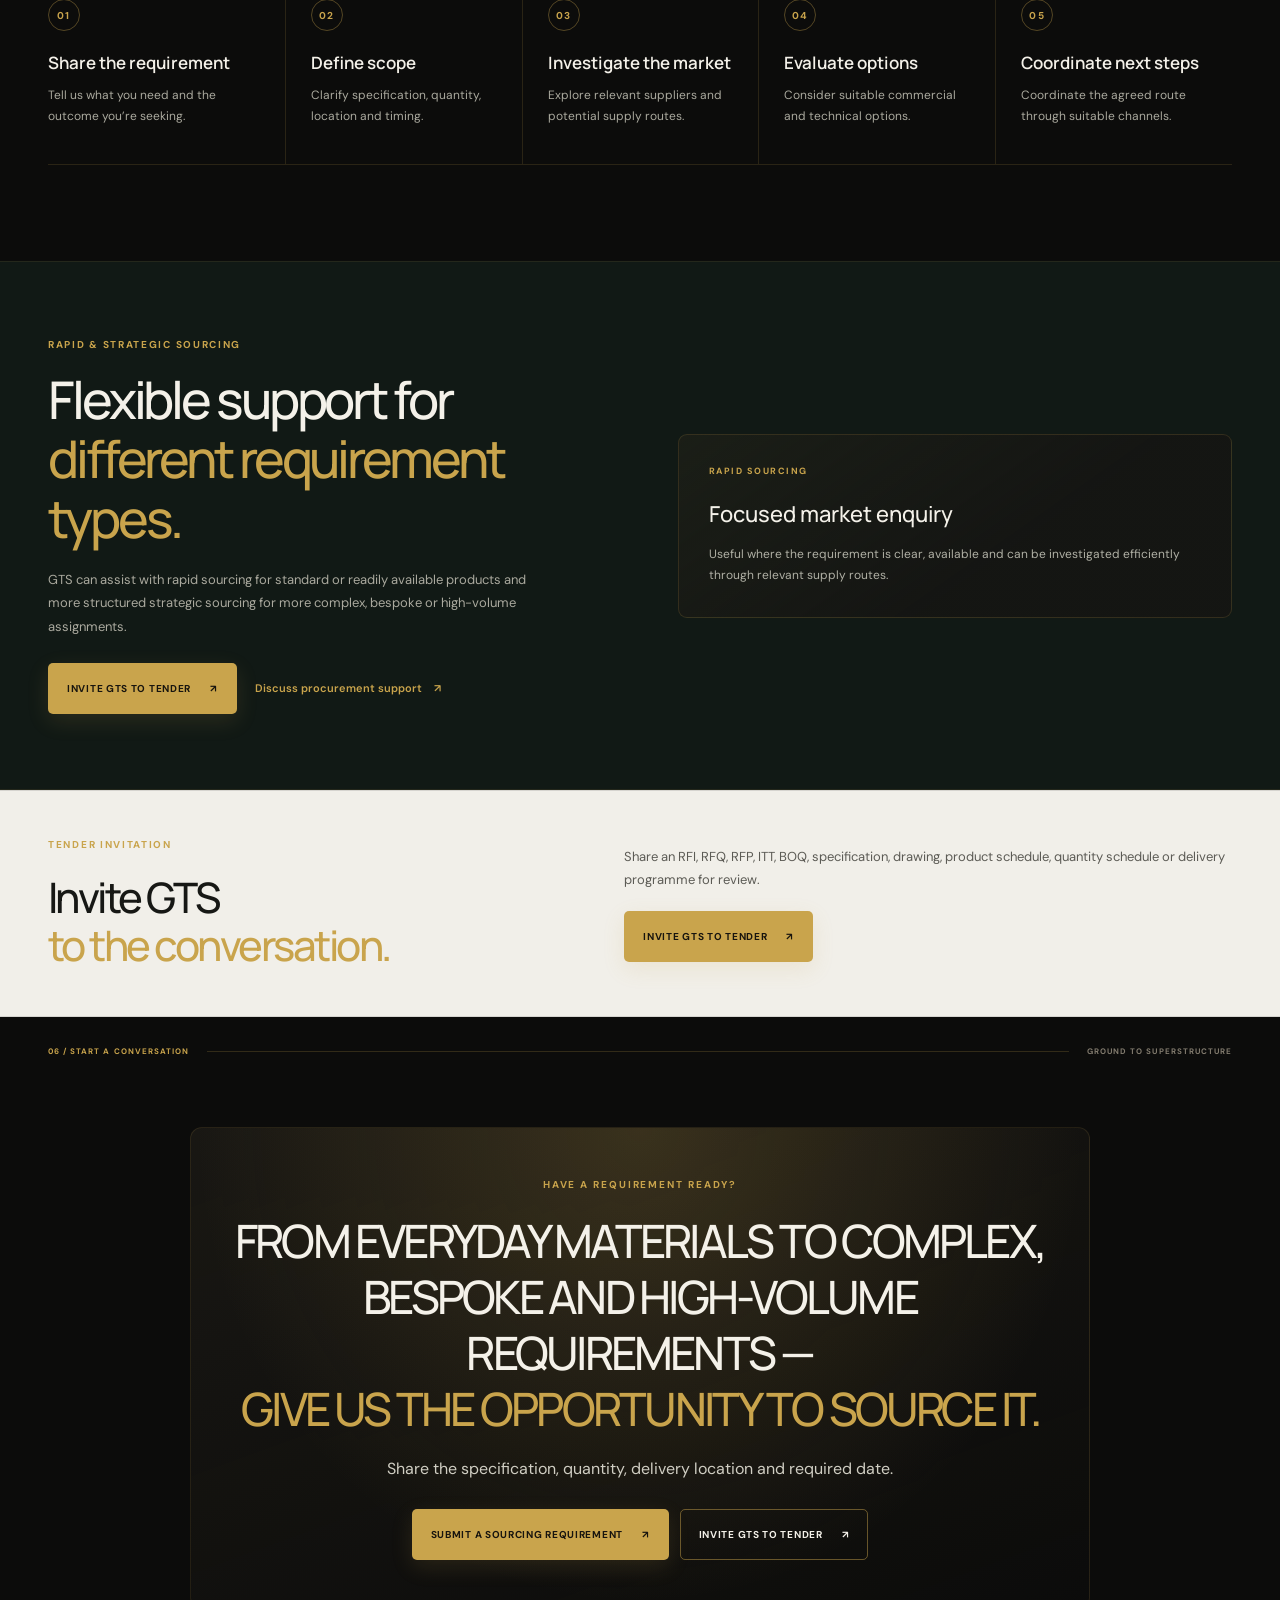
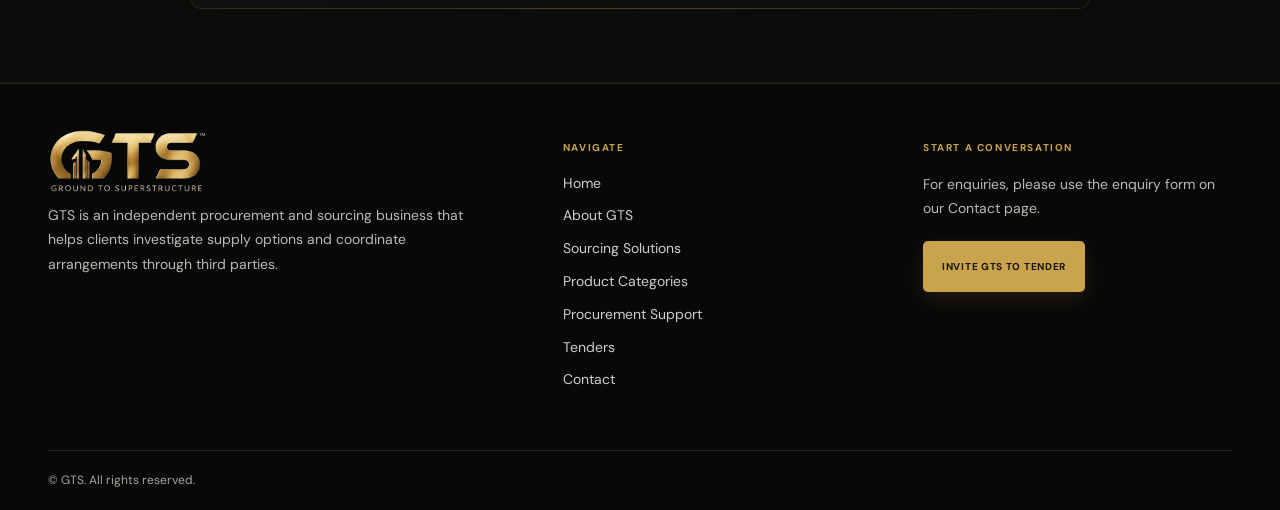
==== commit fb1c3c7b: "Update GTS website pages and imagery Co-authored-by: Copilot <223556219+Copilot@users.noreply.github" ====
--- a/index.html
+++ b/index.html
@@ -23,10 +23,7 @@
 <body class="home-page">
   <a class="skip-link" href="#main">Skip to content</a>
   <header class="site-header">
-    <a class="brand" href="#home" aria-label="Ground to Superstructure home">
-      <span class="brand-mark">GTS</span>
-      <span class="brand-name">GROUND TO<br>SUPERSTRUCTURE</span>
-    </a>
+    <a class="brand" href="index.html" aria-label="Ground to Superstructure home"><img class="brand-logo" src="images/gts-logo.png" alt="Ground to Superstructure" width="135" height="56"></a>
     <button class="menu-toggle" type="button" aria-expanded="false" aria-controls="site-nav" aria-label="Open navigation">
       <span></span><span></span>
     </button>
@@ -54,48 +51,90 @@
         </div>
         <a class="hero-text-link" href="#how-it-works">See how sourcing works <span aria-hidden="true">↓</span></a>
       </div>
-      <figure class="hero-art">
-      <img src="https://images.pexels.com/photos/30596265/pexels-photo-30596265.jpeg?auto=compress&amp;cs=tinysrgb&amp;w=1400" alt="Earth at night with illuminated cities, representing GTS's global sourcing reach" fetchpriority="high">
-      <svg class="network-art" viewBox="0 0 620 570" aria-hidden="true" focusable="false">
-        <defs>
-          <radialGradient id="home-network-glow"><stop stop-color="#c9a44c" stop-opacity=".19"/><stop offset=".58" stop-color="#c9a44c" stop-opacity=".045"/><stop offset="1" stop-color="#c9a44c" stop-opacity="0"/></radialGradient>
-          <linearGradient id="home-network-route-gradient" x1="0" y1="0" x2="1" y2="1"><stop stop-color="#c9a44c" stop-opacity=".78"/><stop offset="1" stop-color="#c9a44c" stop-opacity=".14"/></linearGradient>
-        </defs>
-        <circle class="network-aura" cx="310" cy="280" r="245" fill="url(#home-network-glow)"/>
-        <g class="network-lattice" fill="none">
-          <path d="m94 160 94-28 79 56 105-45 133 31M81 269l92-61 94-20 92 46 154-61M91 388l74-43 102-10 112 32 139-22M188 132l-15 76 14 95-22 42M267 188l-12 72 12 75M372 143l-13 91 8 88 22 45M505 174l-52 60 60 69-55 42M94 160l79 48 82 52 114 0 144-86M81 269l92 34 82-43 112 0 140 43 70 0M91 388l82-85 82-43 112 0 84 85 57 43"/>
-          <path class="network-lattice-dash" d="M126 116c76 45 131 89 158 144m205-144c-77 46-132 90-159 144M122 430c79-48 132-105 162-170m204 172c-79-48-133-104-162-169M174 208c63 20 103 41 136 72s74 54 119 23M165 345c75-25 115-47 145-65s78-44 143-46"/>
-        </g>
-        <g class="network-routes" fill="none">
-          <path class="network-route" d="M310 280C310 211 310 143 310 88"/>
-          <path class="network-route" d="M310 280C365 237 423 197 476 177"/>
-          <path class="network-route" d="M310 280C365 323 423 363 476 383"/>
-          <path class="network-route" d="M310 280C310 350 310 418 310 470"/>
-          <path class="network-route" d="M310 280C255 323 197 363 144 383"/>
-          <path class="network-route" d="M310 280C255 237 197 197 144 177"/>
-          <path class="network-route network-route-cross" d="M144 177C218 139 402 139 476 177M476 177C525 248 525 312 476 383M476 383C402 421 218 421 144 383M144 383C95 312 95 248 144 177"/>
-          <path class="network-route network-route-trace" pathLength="1" d="M144 177C209 236 248 252 310 280S414 345 476 383"/>
-          <path class="network-route network-route-trace network-route-trace-alt" pathLength="1" d="M476 177C410 236 372 252 310 280S207 345 144 383"/>
-        </g>
-        <g class="network-points">
-          <circle cx="211" cy="122" r="2"/><circle cx="409" cy="122" r="2"/><circle cx="508" cy="280" r="2"/>
-          <circle cx="409" cy="438" r="2"/><circle cx="211" cy="438" r="2"/><circle cx="112" cy="280" r="2"/>
-          <circle cx="210" cy="199" r="1.5"/><circle cx="410" cy="199" r="1.5"/><circle cx="414" cy="360" r="1.5"/>
-          <circle cx="206" cy="360" r="1.5"/><circle cx="310" cy="118" r="1.5"/><circle cx="310" cy="442" r="1.5"/>
-          <circle cx="188" cy="132" r="2.5"/><circle cx="267" cy="188" r="2.5"/><circle cx="372" cy="143" r="2.5"/>
-          <circle cx="173" cy="208" r="2.5"/><circle cx="359" cy="234" r="2.5"/><circle cx="453" cy="234" r="2.5"/>
-          <circle cx="173" cy="303" r="2.5"/><circle cx="255" cy="260" r="2.5"/><circle cx="367" cy="305" r="2.5"/>
-          <circle cx="165" cy="345" r="2.5"/><circle cx="267" cy="335" r="2.5"/><circle cx="379" cy="367" r="2.5"/>
-          <circle class="network-node-pulse" cx="390" cy="228" r="3"/><circle class="network-node-pulse network-node-pulse-delay" cx="230" cy="332" r="3"/>
-        </g>
-      </svg>
-      <div class="hero-art-frame" aria-hidden="true"></div>
-      <div class="hero-trade-inset">
-        <img src="https://images.unsplash.com/photo-1494412519320-aa613dfb7738?auto=format&amp;fit=crop&amp;w=500&amp;q=80" alt="Cargo ship and containers representing potential third-party supply routes" fetchpriority="low">
-        <div>TRADE &amp; SUPPLY ROUTES<span>Explored through appropriate third parties</span></div>
-      </div>
-      <figcaption class="art-caption"><span class="caption-dot"></span> Independent procurement &amp; sourcing</figcaption>
-      <span class="hero-art-index" aria-hidden="true">GTS <span>01 / 07</span></span>
+      <figure class="hero-art" aria-label="GTS Global Sourcing and Procurement Network">
+        <img class="hero-art-globe" src="images/global-sourcing-network.jpg" alt="Global sourcing routes and supplier networks connecting worldwide trade hubs, representing GTS's independent procurement reach" width="1024" height="1024" fetchpriority="high">
+        
+        <svg class="network-art" viewBox="0 0 1024 1024" aria-hidden="true" focusable="false">
+          <defs>
+            <linearGradient id="route-beam-gold" x1="0%" y1="0%" x2="100%" y2="0%">
+              <stop offset="0%" stop-color="#c9a44c" stop-opacity="0"/>
+              <stop offset="50%" stop-color="#f5d58a" stop-opacity="0.95"/>
+              <stop offset="100%" stop-color="#c9a44c" stop-opacity="0"/>
+            </linearGradient>
+            <radialGradient id="hub-pulse-glow" cx="50%" cy="50%" r="50%">
+              <stop offset="0%" stop-color="#f5d58a" stop-opacity="0.8"/>
+              <stop offset="60%" stop-color="#c9a44c" stop-opacity="0.3"/>
+              <stop offset="100%" stop-color="#c9a44c" stop-opacity="0"/>
+            </radialGradient>
+          </defs>
+
+          <!-- Subtle outer orbital tracking ring aligned with the globe -->
+          <circle class="hero-orbit-track" cx="575" cy="468" r="448" fill="none"/>
+
+          <!-- Primary Sourcing Corridors matching the globe's natural geography -->
+          <g class="hero-sourcing-routes" fill="none">
+            <!-- Transatlantic Corridor: North America to UK / Europe -->
+            <path class="sourcing-route-base" d="M 230 392 C 340 310, 480 320, 583 364"/>
+            <path class="sourcing-route-flow" d="M 230 392 C 340 310, 480 320, 583 364"/>
+
+            <!-- Euro-Middle East Corridor: Europe to Gulf / Dubai -->
+            <path class="sourcing-route-base" d="M 618 359 C 690 365, 745 385, 797 431"/>
+            <path class="sourcing-route-flow sourcing-flow-delay-1" d="M 618 359 C 690 365, 745 385, 797 431"/>
+
+            <!-- Mediterranean to Africa Corridor -->
+            <path class="sourcing-route-base" d="M 558 410 C 535 480, 545 550, 580 608"/>
+            <path class="sourcing-route-flow sourcing-flow-delay-2" d="M 558 410 C 535 480, 545 550, 580 608"/>
+          </g>
+
+          <!-- Strategic Procurement Hubs (Gentle breathing pulses at key trade capitals) -->
+          <g class="hero-sourcing-hubs">
+            <!-- London / Europe Hub -->
+            <g class="hub-marker" transform="translate(583, 364)">
+              <circle class="hub-pulse" r="18" fill="url(#hub-pulse-glow)"/>
+              <circle class="hub-core" r="3.5"/>
+            </g>
+
+            <!-- North America East Coast Hub -->
+            <g class="hub-marker" transform="translate(230, 392)">
+              <circle class="hub-pulse hub-pulse-delay-1" r="16" fill="url(#hub-pulse-glow)"/>
+              <circle class="hub-core" r="3"/>
+            </g>
+
+            <!-- Middle East / Gulf Hub -->
+            <g class="hub-marker" transform="translate(797, 431)">
+              <circle class="hub-pulse hub-pulse-delay-2" r="16" fill="url(#hub-pulse-glow)"/>
+              <circle class="hub-core" r="3"/>
+            </g>
+
+            <!-- West Africa Trade Hub -->
+            <g class="hub-marker" transform="translate(580, 608)">
+              <circle class="hub-pulse hub-pulse-delay-3" r="14" fill="url(#hub-pulse-glow)"/>
+              <circle class="hub-core" r="2.5"/>
+            </g>
+          </g>
+        </svg>
+
+        <div class="hero-art-frame" aria-hidden="true"></div>
+
+        <!-- Coordinated Third-Party Logistics & Sourcing Card -->
+        <div class="hero-trade-inset">
+          <div class="trade-inset-thumb">
+            <img src="images/international-shipping-port.jpg" alt="Commercial shipping terminal representing third-party supply routes" loading="lazy">
+            <span class="trade-thumb-badge" aria-hidden="true">GLOBAL ROUTES</span>
+          </div>
+          <div class="trade-inset-info">
+            <span class="trade-inset-tag">COORDINATED SOURCING</span>
+            <p class="trade-inset-title">Third-Party Logistics Channels</p>
+            <p class="trade-inset-desc">Connecting clients with verified suppliers and third-party freight carriers worldwide.</p>
+          </div>
+        </div>
+
+        <figcaption class="art-caption">
+          <span class="caption-dot" aria-hidden="true"></span>
+          <span>Independent Procurement &amp; Sourcing</span>
+        </figcaption>
+
+        <span class="hero-art-index" aria-hidden="true">GTS <span>01 / 07</span></span>
       </figure>
     </section>
 
@@ -118,31 +157,115 @@
 
     <section class="intro-band" id="about">
       <div class="section-shell intro-grid">
-        <p class="eyebrow">A MORE STRUCTURED APPROACH TO SOURCING</p>
-        <p class="intro-statement">GTS supports organisations by understanding their requirements, identifying suitable suppliers and comparing commercial options.</p>
-        <p class="intro-detail">We coordinate supply arrangements through appropriate third-party channels, helping teams manage complexity without taking ownership of products, stock or logistics assets.</p>
-      </div>
-    </section>
+        <p class="eyebrow">INDEPENDENT SOURCING &bull; 35 YEARS OF PROCUREMENT EXPERIENCE</p>
+        <div class="intro-statement-block">
+          <h2>YOUR REQUIREMENT.<br><span>OUR SOURCING SOLUTION.</span></h2>
+          <p class="intro-statement">Drawing upon 35 years of procurement experience, GTS operates as an independent, procurement-led sourcing and supply enterprise. We investigate manufacturers and connect clients with commercial supply opportunities &mdash; without owning physical factories, warehouses, inventory, or transport fleets.</p>
+        </div>
+        <div class="intro-pillars-grid">
+          <div class="intro-pillar">
+            <span class="pillar-num">01</span>
+            <h3>Manufacturer &amp; Supplier Identification</h3>
+            <p>Researching vetted international and domestic manufacturers tailored to your exact specification.</p>
+          </div>
+          <div class="intro-pillar">
+            <span class="pillar-num">02</span>
+            <h3>Market Opportunity Research</h3>
+            <p>Exploring diverse, competitive commercial supply options across global and regional markets.</p>
+          </div>
+          <div class="intro-pillar">
+            <span class="pillar-num">03</span>
+            <h3>Commercial Terms &amp; Negotiation</h3>
+            <p>Evaluating and negotiating competitive terms, volume tiers, lead times, and payment structures.</p>
+          </div>
+          <div class="intro-pillar">
+            <span class="pillar-num">04</span>
+            <h3>Third-Party Supply Coordination</h3>
+            <p>Coordinating agreed supply arrangements and managing delivery through established third-party channels.</p>
+          </div>
+        </div>
+      </div>
+    </section>
+
+    <section class="transport-review-section" id="third-party-logistics" aria-labelledby="transport-review-title">
+      <div class="section-shell">
+        <div class="transport-header">
+          <div class="review-status-pill">
+            <span class="review-status-dot"></span>
+            <span>FOR CLIENT REVIEW &mdash; PENDING APPROVAL</span>
+          </div>
+          <p class="eyebrow">GLOBAL REACH &bull; ESTABLISHED THIRD-PARTY CHANNELS</p>
+          <h2 id="transport-review-title">International Transport &amp;<br><span>Supply Route Coordination.</span></h2>
+          <div class="transport-notice-banner">
+            <p class="transport-notice-title">ILLUSTRATIVE THIRD-PARTY SUPPLY &amp; LOGISTICS ROUTES</p>
+            <p class="transport-notice-copy">GTS identifies suitable manufacturers and suppliers and coordinates appropriate transport and delivery arrangements through established third-party service providers. GTS does not own shipping fleets, cargo aircraft, or road transport vehicles.</p>
+          </div>
+        </div>
+        <div class="transport-gallery-grid">
+          <figure class="transport-card">
+            <div class="transport-visual-wrap">
+              <img src="images/international-shipping-port.jpg" alt="Commercial deep-water shipping port terminal with container cranes" loading="lazy">
+              <span class="transport-type-tag">PORT &bull; INTERMODAL</span>
+            </div>
+            <figcaption class="transport-caption">
+              <h3>International Shipping Ports</h3>
+              <p>Commercial deep-sea terminals and port facilities coordinated for container clearance and intermodal transfer.</p>
+            </figcaption>
+          </figure>
+          <figure class="transport-card">
+            <div class="transport-visual-wrap">
+              <img src="images/container-cargo-vessel.jpg" alt="Modern container cargo vessel at sea transporting volume freight" loading="lazy">
+              <span class="transport-type-tag">MARITIME &bull; VESSEL</span>
+            </div>
+            <figcaption class="transport-caption">
+              <h3>Container Cargo Vessels</h3>
+              <p>Scheduled third-party ocean carriers utilized for high-volume, containerised, and bulk material assignments.</p>
+            </figcaption>
+          </figure>
+          <figure class="transport-card">
+            <div class="transport-visual-wrap">
+              <img src="images/air-freight-transport.jpg" alt="Commercial cargo aircraft in flight for international air freight" loading="lazy">
+              <span class="transport-type-tag">AIR &bull; FREIGHT</span>
+            </div>
+            <figcaption class="transport-caption">
+              <h3>Commercial Cargo Aircraft</h3>
+              <p>Coordinated air-cargo channels for urgent, high-value, or time-critical specialist components.</p>
+            </figcaption>
+          </figure>
+          <figure class="transport-card">
+            <div class="transport-visual-wrap">
+              <img src="images/commercial-transport-truck.jpg" alt="Heavy commercial transport truck on highway for overland freight distribution" loading="lazy">
+              <span class="transport-type-tag">OVERLAND &bull; ROAD</span>
+            </div>
+            <figcaption class="transport-caption">
+              <h3>Heavy Commercial Transport</h3>
+              <p>Overland road transit and direct-to-site distribution coordinated through vetted commercial haulage partners.</p>
+            </figcaption>
+          </figure>
+        </div>
+      </div>
+    </section>
+
 
     <section class="home-capability-scale" aria-labelledby="capability-scale-title">
       <div class="section-shell">
         <div class="home-capability-scale-heading">
-          <p class="eyebrow">CAPABILITY &amp; SCALE</p>
+          <p class="eyebrow">CAPABILITY &amp; SCALE &bull; SOURCING TIMELINES</p>
           <h2 id="capability-scale-title">FROM ONE SPECIALIST REQUIREMENT<br><span>TO MILLIONS OF UNITS.</span></h2>
         </div>
         <div class="home-capability-scale-grid">
           <article class="home-capability-metric">
             <p class="home-capability-kicker">READILY AVAILABLE PRODUCTS</p>
             <p class="home-capability-number"><strong>72</strong><span>h</span></p>
-            <p class="home-capability-description">Target initial quotation for readily available products, where practicable.</p>
+            <p class="home-capability-description">Target initial quotation for readily available products, where practicable &mdash; subject to requirement details, specifications and supplier response.</p>
           </article>
           <article class="home-capability-metric">
             <p class="home-capability-kicker">COMPLEX, BESPOKE OR HIGH-VOLUME</p>
-            <p class="home-capability-number"><strong>3–6</strong><span>months</span></p>
-            <p class="home-capability-description">Potential agreed sourcing window for complex, bespoke or high-volume assignments.</p>
+            <p class="home-capability-number"><strong>3&ndash;6</strong><span>months</span></p>
+            <p class="home-capability-description">Potential agreed sourcing window for complex, bespoke or high-volume assignments, depending on project complexity and supplier availability.</p>
           </article>
         </div>
-        <p class="home-capability-milestones">For strategic sourcing mandates, progress milestones can be agreed at approximately 30-day intervals.</p>
+        <p class="home-capability-milestones">For strategic sourcing mandates, progress milestones can be agreed at approximately 30-day intervals. Indicative milestones reflect structured progress review points and are not guaranteed delivery dates.</p>
       </div>
     </section>
 
@@ -161,17 +284,19 @@
     <section class="content-section section-shell" id="requirements">
       <div class="section-heading">
         <div><p class="eyebrow">SOURCING ACROSS CATEGORIES</p><h2>What we source.<br><span>One clear brief.</span></h2></div>
-        <p class="section-lead">These categories reflect typical sourcing assignments GTS can investigate, from everyday materials to more specialised project needs.</p>
+        <p class="section-lead">Explore typical sourcing assignments GTS can investigate, from core materials to specialist manufacturing and high-volume demand.</p>
       </div>
       <div class="category-grid">
-        <article class="category-card"><span class="card-number">01</span><div class="category-icon icon-materials" aria-hidden="true"><span></span><span></span><span></span></div><h3>Construction Materials</h3><p>Materials and products for construction and infrastructure requirements.</p><a href="product-categories.html#construction" aria-label="Explore construction materials">Explore category <span aria-hidden="true">↗</span></a></article>
-        <article class="category-card"><span class="card-number">02</span><div class="category-icon icon-interiors" aria-hidden="true"><span></span><span></span><span></span><span></span></div><h3>Interiors &amp; FF&amp;E</h3><p>Furniture, fixtures, equipment and interior product sourcing.</p><a href="product-categories.html#interiors" aria-label="Explore interiors and FF&E">Explore category <span aria-hidden="true">↗</span></a></article>
-        <article class="category-card"><span class="card-number">03</span><div class="category-icon icon-electrical" aria-hidden="true"><span></span><span></span><span></span></div><h3>Electrical &amp; MEP</h3><p>Electrical, mechanical and building-services products for project requirements.</p><a href="product-categories.html#electrical" aria-label="Explore electrical and MEP products">Explore category <span aria-hidden="true">↗</span></a></article>
-        <article class="category-card"><span class="card-number">04</span><div class="category-icon icon-bespoke" aria-hidden="true"><span></span><span></span><span></span></div><h3>Bespoke &amp; Manufactured Products</h3><p>Made-to-brief products, specialist components and manufacturing enquiries.</p><a href="product-categories.html#bespoke" aria-label="Explore bespoke and manufactured products">Explore category <span aria-hidden="true">↗</span></a></article>
-        <article class="category-card"><span class="card-number">05</span><div class="category-icon icon-volume" aria-hidden="true"><span></span><span></span><span></span><span></span></div><h3>High-Volume Sourcing</h3><p>Exploring supply options for significant quantities and complex demand.</p><a href="product-categories.html#volume" aria-label="Explore high-volume sourcing">Explore category <span aria-hidden="true">↗</span></a></article>
-        <article class="category-card"><span class="card-number">06</span><div class="category-icon icon-assets" aria-hidden="true"><span></span><span></span><span></span><span></span></div><h3>Major Assets &amp; Transport</h3><p>Specialist equipment, major assets and transport-related sourcing needs.</p><a href="product-categories.html#assets" aria-label="Explore major assets and transport">Explore category <span aria-hidden="true">↗</span></a></article>
-      </div>
-      <p class="category-footnote"><strong>DON’T SEE WHAT YOU NEED?</strong><span>Other requirements are welcome for consideration.</span></p>
+        <article class="category-card"><span class="card-number">01</span><div class="category-icon icon-materials" aria-hidden="true"><span></span><span></span><span></span></div><h3>Timber &amp; Sheet Materials</h3><p>C16/C24 structural timber, engineered panels, plywood, MDF and sheet materials.</p><a href="product-categories.html#timber" aria-label="Explore timber and sheet materials">Explore category <span aria-hidden="true">&#8599;</span></a></article>
+        <article class="category-card"><span class="card-number">02</span><div class="category-icon icon-materials" aria-hidden="true"><span></span><span></span><span></span></div><h3>Thermal &amp; Acoustic Insulation</h3><p>Mineral wool, acoustic partition rolls, PIR/phenolic boards and fire barriers.</p><a href="product-categories.html#insulation" aria-label="Explore insulation">Explore category <span aria-hidden="true">&#8599;</span></a></article>
+        <article class="category-card"><span class="card-number">03</span><div class="category-icon icon-interiors" aria-hidden="true"><span></span><span></span><span></span><span></span></div><h3>Sanitaryware &amp; Washrooms</h3><p>Commercial bathroom ceramics, brassware, vanity suites and plumbing systems.</p><a href="product-categories.html#sanitaryware" aria-label="Explore sanitaryware and washrooms">Explore category <span aria-hidden="true">&#8599;</span></a></article>
+        <article class="category-card"><span class="card-number">04</span><div class="category-icon icon-interiors" aria-hidden="true"><span></span><span></span><span></span><span></span></div><h3>Commercial Furniture &amp; FF&amp;E</h3><p>Executive desking, conference seating, modular workstations and hospitality FF&amp;E.</p><a href="product-categories.html#furniture" aria-label="Explore commercial furniture and FF&E">Explore category <span aria-hidden="true">&#8599;</span></a></article>
+        <article class="category-card"><span class="card-number">05</span><div class="category-icon icon-electrical" aria-hidden="true"><span></span><span></span><span></span></div><h3>Electrical &amp; MEP</h3><p>Electrical switchgear, HVAC components and building services equipment.</p><a href="product-categories.html#electrical" aria-label="Explore electrical and MEP products">Explore category <span aria-hidden="true">&#8599;</span></a></article>
+        <article class="category-card"><span class="card-number">06</span><div class="category-icon icon-bespoke" aria-hidden="true"><span></span><span></span><span></span></div><h3>Bespoke &amp; Manufactured</h3><p>Custom precision fabrications, made-to-brief components and manufacturing runs.</p><a href="product-categories.html#bespoke" aria-label="Explore bespoke and manufactured products">Explore category <span aria-hidden="true">&#8599;</span></a></article>
+        <article class="category-card"><span class="card-number">07</span><div class="category-icon icon-volume" aria-hidden="true"><span></span><span></span><span></span><span></span></div><h3>High-Volume Sourcing</h3><p>Phased production, factory capacity mapping and international supply terms.</p><a href="product-categories.html#volume" aria-label="Explore high-volume sourcing">Explore category <span aria-hidden="true">&#8599;</span></a></article>
+        <article class="category-card"><span class="card-number">08</span><div class="category-icon icon-assets" aria-hidden="true"><span></span><span></span><span></span><span></span></div><h3>Specialist Assets &amp; Transport</h3><p>Commercial plant, heavy equipment, municipal coaches and fleet requirements.</p><a href="product-categories.html#assets" aria-label="Explore major assets and transport">Explore category <span aria-hidden="true">&#8599;</span></a></article>
+      </div>
+      <p class="category-footnote"><strong>REQUIREMENTS OUTSIDE DISPLAYED CATEGORIES ARE WELCOME</strong><span>The catalogue is an illustrative demonstration of what GTS can investigate sourcing, not a stock inventory. Share your specification, quantity and delivery programme, and GTS will explore the market options.</span></p>
     </section>
 
     <section class="sourcing-section section-shell" id="how-it-works">
@@ -230,8 +355,8 @@
   <footer class="gts-footer">
     <div class="section-shell gts-footer-grid">
       <div class="gts-footer-company">
-        <a class="brand" href="index.html" aria-label="Ground to Superstructure home"><span class="gts-footer-emblem" aria-hidden="true"><svg viewBox="0 0 32 32"><circle cx="16" cy="16" r="14"/><path d="M16 2v28M2 16h28M16 12v8M12 16h8"/></svg></span><span class="brand-mark">GTS</span><span class="brand-name">GROUND TO<br>SUPERSTRUCTURE</span></a>
-        <p class="gts-footer-motto">SOURCE · SUPPLY · COORDINATE · DELIVER</p>
+        <a class="brand footer-brand" href="index.html" aria-label="Ground to Superstructure home"><img class="brand-logo footer-logo" src="images/gts-logo.png" alt="Ground to Superstructure - SOURCE &bull; SUPPLY &bull; COORDINATE &bull; DELIVER" width="160" height="66"></a>
+        
         <p>GTS is an independent procurement and sourcing business that helps clients investigate supply options and coordinate arrangements through third parties.</p>
       </div>
       <nav class="gts-footer-navigation" aria-label="Footer navigation"><h2>NAVIGATE</h2><a href="index.html">Home</a><a href="about.html">About GTS</a><a href="sourcing-solutions.html">Sourcing Solutions</a><a href="product-categories.html">Product Categories</a><a href="procurement-support.html">Procurement Support</a><a href="tenders.html">Tenders</a><a href="contact.html">Contact</a></nav>
--- a/styles.css
+++ b/styles.css
@@ -3238,49 +3238,315 @@
 .home-page .hero-text-link span { transition: transform .2s ease; }
 .home-page .hero-text-link:hover span { transform: translateY(3px); }
 .home-page .hero-art {
+  position: relative;
   isolation: isolate;
-  min-height: 500px;
+  min-height: 540px;
   margin: 0;
   overflow: hidden;
-  border: 1px solid rgba(201, 164, 76, .32);
-  background: #17191a;
-  box-shadow: 0 22px 55px rgba(0, 0, 0, .28);
+  border: 1px solid rgba(201, 164, 76, .35);
+  border-radius: 8px;
+  background: #000a13;
+  box-shadow: 0 24px 60px rgba(0, 0, 0, .45);
 }
 
 .home-page .hero-art::before {
+  position: absolute;
   z-index: 1;
   inset: 0;
-  background: linear-gradient(0deg, rgba(7, 10, 12, .5), transparent 49%), linear-gradient(90deg, rgba(7, 10, 12, .14), transparent 62%);
-  content: "";
-}
-
-.home-page .hero-art::after {
-  z-index: 2;
-  inset: 13px;
-  border: 1px solid rgba(229, 198, 129, .24);
-  background: linear-gradient(135deg, rgba(201, 164, 76, .12), transparent 38%, transparent 68%, rgba(201, 164, 76, .08));
+  background: radial-gradient(circle at 50% 50%, transparent 62%, rgba(0, 8, 16, 0.42) 98%),
+              linear-gradient(0deg, rgba(0, 10, 19, 0.5) 0%, transparent 28%);
   content: "";
   pointer-events: none;
 }
 
-.home-page .hero-art > img { position: absolute; z-index: 0; inset: 0; width: 100%; height: 100%; object-fit: cover; object-position: center; filter: sepia(.65) saturate(1.15) brightness(1.35); }
-.home-page .hero-art .network-art { z-index: 3; top: 50%; right: -2%; width: min(80%, 500px); opacity: .82; transform: translateY(-50%); animation: none; }
-.home-page .hero-art .network-lattice { stroke: rgba(229, 198, 129, .38); stroke-width: 1.1; }
-.home-page .hero-art .network-lattice-dash { opacity: .95; }
-.home-page .hero-art .network-routes { stroke: rgba(229, 198, 129, .86); stroke-width: 1.8; stroke-opacity: 1; }
-.home-page .hero-art .network-routes > .network-route:nth-child(1),
-.home-page .hero-art .network-routes > .network-route:nth-child(4) { display: none; }
-.home-page .hero-art .network-routes .network-route-cross { stroke: rgba(244, 209, 132, .72); stroke-width: 1.4; }
-.home-page .hero-art .network-routes .network-route-trace { stroke: #f4d184; stroke-width: 2.2; filter: drop-shadow(0 0 3px rgba(229, 198, 129, .9)); }
-.home-page .hero-art .network-points { fill: #f4d184; filter: drop-shadow(0 0 3px rgba(229, 198, 129, .9)); }
-.hero-art-frame { position: absolute; z-index: 3; top: 13px; left: 13px; width: 53px; height: 53px; border-top: 1px solid rgba(229, 198, 129, .76); border-left: 1px solid rgba(229, 198, 129, .76); }
-.hero-trade-inset { position: absolute; z-index: 4; bottom: 22px; left: 22px; display: grid; width: 205px; grid-template-columns: 74px 1fr; align-items: center; gap: 10px; padding: 8px; border: 1px solid rgba(229, 198, 129, .36); background: rgba(8, 11, 12, .88); }
-.hero-trade-inset img { display: block; width: 74px; height: 58px; object-fit: cover; }
-.hero-trade-inset div { color: #e4c57f; font-size: 7px; font-weight: 700; letter-spacing: .1em; line-height: 1.5; }
-.hero-trade-inset span { display: block; margin-top: 4px; color: #c9c3b6; font-size: 8px; font-weight: 400; letter-spacing: 0; line-height: 1.35; }
-.home-page .art-caption { z-index: 4; right: 22px; bottom: 23px; padding: 12px 15px; border-color: rgba(229, 198, 129, .38); background: rgba(8, 11, 12, .78); color: #f1eee7; font-size: 9px; letter-spacing: .04em; }
-.hero-art-index { position: absolute; z-index: 4; top: 24px; right: 24px; color: #f1eee7; font-family: "Cormorant Garamond", Georgia, serif; font-size: 16px; letter-spacing: .08em; }
-.hero-art-index span { margin-left: 7px; color: #e4c57f; font-family: var(--font-body); font-size: 8px; letter-spacing: .12em; }
+.home-page .hero-art::after {
+  position: absolute;
+  z-index: 2;
+  inset: 12px;
+  border: 1px solid rgba(201, 164, 76, .18);
+  border-radius: 5px;
+  content: "";
+  pointer-events: none;
+}
+
+.home-page .hero-art-globe {
+  position: absolute;
+  z-index: 0;
+  inset: 0;
+  width: 100%;
+  height: 100%;
+  object-fit: cover;
+  object-position: center;
+  display: block;
+}
+
+.home-page .hero-art .network-art {
+  position: absolute;
+  z-index: 3;
+  inset: 0;
+  width: 100%;
+  height: 100%;
+  pointer-events: none;
+}
+
+/* Outer orbital tracking ring */
+.hero-orbit-track {
+  stroke: rgba(201, 164, 76, 0.18);
+  stroke-width: 1px;
+  stroke-dasharray: 4 12;
+  animation: gts-orbit-spin 120s linear infinite;
+  transform-origin: 575px 468px;
+}
+
+/* Sourcing Corridors */
+.sourcing-route-base {
+  stroke: rgba(201, 164, 76, 0.22);
+  stroke-width: 1.2px;
+  stroke-dasharray: 4 6;
+}
+
+.sourcing-route-flow {
+  stroke: url(#route-beam-gold);
+  stroke-width: 2.5px;
+  stroke-linecap: round;
+  stroke-dasharray: 60 400;
+  stroke-dashoffset: 460;
+  animation: gts-route-stream 8s cubic-bezier(0.4, 0, 0.2, 1) infinite;
+  filter: drop-shadow(0 0 5px rgba(245, 213, 138, 0.8));
+}
+
+.sourcing-flow-delay-1 {
+  animation-delay: 2.6s;
+}
+
+.sourcing-flow-delay-2 {
+  animation-delay: 5.2s;
+}
+
+/* Procurement Hubs */
+.hub-core {
+  fill: #f5d58a;
+  filter: drop-shadow(0 0 4px #f5d58a);
+}
+
+.hub-pulse {
+  transform-origin: 0 0;
+  animation: gts-hub-breathe 4.5s ease-in-out infinite;
+}
+
+.hub-pulse-delay-1 {
+  animation-delay: 1.2s;
+}
+
+.hub-pulse-delay-2 {
+  animation-delay: 2.4s;
+}
+
+.hub-pulse-delay-3 {
+  animation-delay: 3.6s;
+}
+
+/* Keyframes for refined, subtle motion */
+@keyframes gts-route-stream {
+  0% {
+    stroke-dashoffset: 460;
+    opacity: 0;
+  }
+  15% {
+    opacity: 1;
+  }
+  70% {
+    opacity: 1;
+  }
+  85%, 100% {
+    stroke-dashoffset: -60;
+    opacity: 0;
+  }
+}
+
+@keyframes gts-hub-breathe {
+  0%, 100% {
+    transform: scale(0.6);
+    opacity: 0.15;
+  }
+  50% {
+    transform: scale(1.15);
+    opacity: 0.75;
+  }
+}
+
+@keyframes gts-orbit-spin {
+  from {
+    transform: rotate(0deg);
+  }
+  to {
+    transform: rotate(360deg);
+  }
+}
+
+@keyframes gts-dot-pulse {
+  0%, 100% {
+    opacity: 0.6;
+    transform: scale(0.9);
+  }
+  50% {
+    opacity: 1;
+    transform: scale(1.1);
+  }
+}
+
+/* Corner frame accent */
+.hero-art-frame {
+  position: absolute;
+  z-index: 3;
+  top: 12px;
+  left: 12px;
+  width: 44px;
+  height: 44px;
+  border-top: 2px solid rgba(201, 164, 76, 0.65);
+  border-left: 2px solid rgba(201, 164, 76, 0.65);
+  pointer-events: none;
+}
+
+/* Coordinated Logistics & Sourcing Card */
+.hero-trade-inset {
+  position: absolute;
+  z-index: 4;
+  bottom: 22px;
+  left: 22px;
+  display: flex;
+  align-items: center;
+  gap: 14px;
+  max-width: 325px;
+  padding: 10px 14px;
+  border: 1px solid rgba(201, 164, 76, 0.38);
+  border-radius: 6px;
+  background: rgba(6, 10, 16, 0.9);
+  backdrop-filter: blur(12px);
+  -webkit-backdrop-filter: blur(12px);
+  box-shadow: 0 14px 32px rgba(0, 0, 0, 0.6);
+  transition: border-color 0.22s ease, transform 0.22s ease;
+}
+
+.hero-trade-inset:hover {
+  border-color: rgba(201, 164, 76, 0.65);
+  transform: translateY(-2px);
+}
+
+.trade-inset-thumb {
+  position: relative;
+  width: 68px;
+  height: 60px;
+  flex-shrink: 0;
+  border-radius: 4px;
+  overflow: hidden;
+  border: 1px solid rgba(201, 164, 76, 0.35);
+  background: #000;
+}
+
+.trade-inset-thumb img {
+  width: 100%;
+  height: 100%;
+  object-fit: cover;
+  display: block;
+}
+
+.trade-thumb-badge {
+  position: absolute;
+  bottom: 2px;
+  left: 2px;
+  right: 2px;
+  text-align: center;
+  font-size: 7px;
+  font-weight: 700;
+  letter-spacing: 0.08em;
+  background: rgba(5, 8, 12, 0.92);
+  color: var(--gold-bright);
+  border-radius: 2px;
+  padding: 1.5px 0;
+  border: 1px solid rgba(201, 164, 76, 0.25);
+}
+
+.trade-inset-info {
+  display: flex;
+  flex-direction: column;
+  gap: 3px;
+  min-width: 0;
+}
+
+.trade-inset-tag {
+  color: var(--gold);
+  font-size: 9px;
+  font-weight: 700;
+  letter-spacing: 0.12em;
+  text-transform: uppercase;
+}
+
+.trade-inset-title {
+  margin: 0;
+  color: #f5f2eb;
+  font-size: 13px;
+  font-weight: 600;
+  line-height: 1.3;
+}
+
+.trade-inset-desc {
+  margin: 0;
+  color: #aaa59a;
+  font-size: 11px;
+  line-height: 1.45;
+}
+
+/* Floating caption pill */
+.home-page .art-caption {
+  position: absolute;
+  z-index: 4;
+  right: 22px;
+  bottom: 22px;
+  display: inline-flex;
+  align-items: center;
+  gap: 8px;
+  padding: 7px 16px;
+  border: 1px solid rgba(201, 164, 76, 0.35);
+  border-radius: 999px;
+  background: rgba(6, 10, 16, 0.88);
+  backdrop-filter: blur(10px);
+  -webkit-backdrop-filter: blur(10px);
+  color: #f5f2eb;
+  font-size: 11px;
+  font-weight: 500;
+  letter-spacing: 0.04em;
+}
+
+.caption-dot {
+  width: 6px;
+  height: 6px;
+  border-radius: 50%;
+  background: #f5d58a;
+  box-shadow: 0 0 6px #f5d58a;
+  animation: gts-dot-pulse 3s ease-in-out infinite;
+}
+
+/* Editorial Index */
+.hero-art-index {
+  position: absolute;
+  z-index: 4;
+  top: 22px;
+  right: 24px;
+  color: #f5f2eb;
+  font-family: "Cormorant Garamond", Georgia, serif;
+  font-size: 16px;
+  letter-spacing: 0.08em;
+}
+
+.hero-art-index span {
+  margin-left: 6px;
+  color: var(--gold);
+  font-family: var(--font-body);
+  font-size: 9px;
+  font-weight: 600;
+  letter-spacing: 0.14em;
+}
 
 .home-capability-scale { padding-block: 70px 66px; border-block: 1px solid rgba(201, 164, 76, .2); background: #11110f; }
 .home-capability-scale-heading { margin-bottom: 30px; }
@@ -3305,7 +3571,7 @@
 .home-process-group li strong { color: #17140e; font-family: "Cormorant Garamond", Georgia, serif; font-size: clamp(15px, 1.7vw, 19px); font-style: italic; font-weight: 600; letter-spacing: .02em; }
 @keyframes home-process-scroll { to { transform: translateX(-50%); } }
 
-.home-page #requirements .category-grid { grid-template-columns: repeat(3, minmax(0, 1fr)); gap: 15px; }
+.home-page #requirements .category-grid { grid-template-columns: repeat(4, minmax(0, 1fr)); gap: 15px; }
 .home-page #requirements .category-card { min-height: 285px; padding: 130px 19px 19px; border: 1px solid rgba(23, 25, 26, .12); box-shadow: 0 10px 24px rgba(27, 24, 17, .05); transition: transform .22s ease, box-shadow .22s ease; }
 .home-page #requirements .category-card:hover { transform: translateY(-4px); box-shadow: 0 16px 30px rgba(27, 24, 17, .12); }
 .home-page #requirements .category-card::after { height: 112px; }
@@ -3323,7 +3589,8 @@
 @media (max-width: 900px) {
   .home-page .hero { grid-template-columns: 1fr; min-height: 0; gap: 0; padding-block: 48px 35px; }
   .home-page .hero h1 { max-width: 720px; font-size: clamp(42px, 6vw, 56px); }
-  .home-page .hero-art { min-height: 380px; margin-top: 27px; }
+  .home-page .hero-art { min-height: 460px; margin-top: 28px; }
+  .home-page .hero-art .network-art { inset: 0; width: 100%; height: 100%; opacity: 1; transform: none; }
 }
 
 @media (max-width: 800px) {
@@ -3337,9 +3604,14 @@
   .home-page .hero-subtitle { font-size: 14px; }
   .home-page .hero-actions { display: grid; grid-template-columns: 1fr; }
   .home-page .hero-actions .button { width: 100%; }
-  .home-page .hero-art { width: 100%; min-height: 340px; margin-top: 28px; }
-  .home-page .hero-art .network-art { right: -3%; width: 80%; opacity: .8; }
-  .home-page .hero-art-index { top: auto; right: 18px; bottom: 17px; }
+  .home-page .hero-art { width: 100%; min-height: 420px; margin-top: 28px; }
+  .home-page .hero-art .network-art { inset: 0; width: 100%; height: 100%; opacity: 1; transform: none; }
+  .home-page .hero-art-index { top: 18px; right: 18px; }
+  .home-page .art-caption { top: 18px; left: 18px; bottom: auto; right: auto; padding: 5px 12px; font-size: 10px; }
+  .hero-trade-inset { bottom: 16px; left: 16px; right: 16px; max-width: none; padding: 10px 12px; }
+  .trade-inset-thumb { width: 60px; height: 54px; }
+  .trade-inset-title { font-size: 12px; }
+  .trade-inset-desc { font-size: 10.5px; }
   .home-capability-scale { padding-block: 52px 48px; }
   .home-capability-scale-heading h2 { font-size: 31px; }
   .home-capability-metric { padding: 22px 18px 24px; }
@@ -3351,17 +3623,21 @@
 
 @media (max-width: 480px) {
   .home-page .hero { padding-top: 42px; }
-  .home-page .hero-art { min-height: 280px; }
-  .home-page .hero-art .network-art { right: -3%; width: 80%; opacity: .76; }
+  .home-page .hero-art { min-height: 380px; }
+  .home-page .hero-art .network-art { inset: 0; width: 100%; height: 100%; opacity: 1; transform: none; }
   .home-capability-scale-heading h2 { font-size: 27px; }
   .home-capability-scale-grid { grid-template-columns: 1fr; }
   .home-capability-metric { padding-inline: 8px; }
   .home-capability-metric:first-child { border-right: 0; border-bottom: 1px solid rgba(201, 164, 76, .24); }
   .home-capability-number strong { font-size: 56px; }
-  .hero-trade-inset { bottom: 16px; left: 16px; width: 172px; grid-template-columns: 55px 1fr; gap: 7px; padding: 6px; }
-  .hero-trade-inset img { width: 55px; height: 48px; }
-  .hero-trade-inset span { font-size: 7px; }
-  .home-page .art-caption { top: 18px; right: 18px; bottom: auto; left: auto; padding: 9px; font-size: 7px; }
+  .hero-trade-inset { bottom: 12px; left: 12px; right: 12px; padding: 8px 10px; gap: 10px; }
+  .trade-inset-thumb { width: 50px; height: 46px; }
+  .trade-thumb-badge { font-size: 6.5px; }
+  .trade-inset-tag { font-size: 8px; }
+  .trade-inset-title { font-size: 11px; }
+  .trade-inset-desc { font-size: 9.5px; line-height: 1.35; }
+  .home-page .art-caption { top: 12px; left: 12px; font-size: 9.5px; padding: 4px 10px; }
+  .hero-art-index { top: 12px; right: 12px; font-size: 14px; }
   .home-page #requirements .category-grid { grid-template-columns: 1fr; }
   .home-page #requirements .category-card { min-height: 275px; }
 }
@@ -3370,4 +3646,262 @@
   .home-process-track { width: 100%; }
   .home-process-group { width: 100%; flex-wrap: wrap; justify-content: center; gap: 12px 24px; padding-right: 0; }
   .home-process-group[aria-hidden="true"] { display: none; }
-}
+  .hero-orbit-track,
+  .sourcing-route-flow,
+  .hub-pulse,
+  .caption-dot {
+    animation: none !important;
+  }
+  .sourcing-route-flow {
+    stroke-dasharray: none;
+    opacity: 0.65;
+  }
+}
+
+/* International Transport Imagery (Client Review Section) */
+.transport-review-section {
+  padding-block: 75px 80px;
+  background: #0d0e0f;
+  border-block: 1px solid rgba(201, 164, 76, 0.22);
+}
+
+.review-status-pill {
+  display: inline-flex;
+  align-items: center;
+  gap: 8px;
+  padding: 4px 12px;
+  margin-bottom: 14px;
+  background: rgba(201, 164, 76, 0.12);
+  border: 1px solid rgba(201, 164, 76, 0.45);
+  border-radius: 4px;
+  color: var(--gold-bright);
+  font-size: 10px;
+  font-weight: 700;
+  letter-spacing: 0.14em;
+  text-transform: uppercase;
+}
+
+.review-status-dot {
+  width: 6px;
+  height: 6px;
+  border-radius: 50%;
+  background: #f5d58a;
+  box-shadow: 0 0 6px #f5d58a;
+}
+
+.transport-notice-banner {
+  margin-top: 18px;
+  margin-bottom: 35px;
+  padding: 18px 24px;
+  background: rgba(20, 20, 18, 0.95);
+  border-left: 3px solid var(--gold);
+  border-radius: 0 6px 6px 0;
+  border: 1px solid rgba(201, 164, 76, 0.2);
+  border-left-width: 4px;
+}
+
+.transport-notice-title {
+  color: var(--gold-bright);
+  font-size: 11px;
+  font-weight: 700;
+  letter-spacing: 0.14em;
+  margin-bottom: 6px;
+}
+
+.transport-notice-copy {
+  color: #cfcbc2;
+  font-size: 13.5px;
+  line-height: 1.65;
+  margin: 0;
+  max-width: 900px;
+}
+
+.transport-gallery-grid {
+  display: grid;
+  grid-template-columns: repeat(4, 1fr);
+  gap: 16px;
+}
+
+.transport-card {
+  margin: 0;
+  background: #141412;
+  border: 1px solid rgba(201, 164, 76, 0.2);
+  border-radius: 6px;
+  overflow: hidden;
+  display: flex;
+  flex-direction: column;
+  transition: transform 0.22s ease, border-color 0.22s ease, box-shadow 0.22s ease;
+}
+
+.transport-card:hover {
+  transform: translateY(-4px);
+  border-color: rgba(201, 164, 76, 0.55);
+  box-shadow: 0 14px 30px rgba(0, 0, 0, 0.45);
+}
+
+.transport-visual-wrap {
+  position: relative;
+  height: 190px;
+  overflow: hidden;
+  background: #000;
+}
+
+.transport-visual-wrap img {
+  width: 100%;
+  height: 100%;
+  object-fit: cover;
+  display: block;
+  transition: transform 0.35s ease;
+}
+
+.transport-card:hover .transport-visual-wrap img {
+  transform: scale(1.04);
+}
+
+.transport-type-tag {
+  position: absolute;
+  bottom: 10px;
+  left: 10px;
+  padding: 3px 8px;
+  background: rgba(10, 10, 9, 0.88);
+  border: 1px solid rgba(201, 164, 76, 0.35);
+  border-radius: 3px;
+  color: #e5c681;
+  font-size: 8.5px;
+  font-weight: 700;
+  letter-spacing: 0.1em;
+}
+
+.transport-caption {
+  padding: 18px 16px 20px;
+  display: flex;
+  flex-direction: column;
+  flex-grow: 1;
+}
+
+.transport-caption h3 {
+  font-size: 16px;
+  font-weight: 600;
+  color: #f5f2eb;
+  margin: 0 0 8px;
+}
+
+.transport-caption p {
+  color: #a39f94;
+  font-size: 12px;
+  line-height: 1.6;
+  margin: 0;
+}
+
+/* Homepage Business Description Pillars */
+.intro-grid {
+  display: flex;
+  flex-direction: column;
+  gap: 20px;
+}
+
+.intro-statement-block h2 {
+  font-size: clamp(26px, 3.2vw, 38px);
+  margin-bottom: 14px;
+  line-height: 1.25;
+}
+
+.intro-statement-block h2 span {
+  color: #88651f;
+}
+
+.intro-statement {
+  max-width: 860px;
+  color: #45443f;
+  font-size: 16px;
+  line-height: 1.7;
+}
+
+.intro-band .intro-grid > .eyebrow { color: #80601e; }
+
+.intro-pillars-grid {
+  display: grid;
+  grid-template-columns: repeat(4, 1fr);
+  gap: 16px;
+  margin-top: 10px;
+  padding-top: 24px;
+  border-top: 1px solid rgba(201, 164, 76, 0.18);
+}
+
+.intro-pillar {
+  padding: 18px 16px;
+  background: rgba(22, 22, 20, 0.9);
+  border: 1px solid rgba(201, 164, 76, 0.15);
+  border-radius: 6px;
+}
+
+.pillar-num {
+  display: inline-block;
+  color: #e0bd6c;
+  font-size: 10px;
+  font-weight: 700;
+  letter-spacing: 0.12em;
+  margin-bottom: 8px;
+}
+
+.intro-pillar h3 {
+  font-size: 14px;
+  font-weight: 600;
+  color: #f5f2eb;
+  margin: 0 0 8px;
+  line-height: 1.35;
+}
+
+.intro-pillar p {
+  color: #d6d3cb;
+  font-size: 12px;
+  line-height: 1.6;
+  margin: 0;
+}
+
+@media (max-width: 1080px) {
+  .transport-gallery-grid {
+    grid-template-columns: repeat(2, 1fr);
+  }
+  .intro-pillars-grid {
+    grid-template-columns: repeat(2, 1fr);
+  }
+}
+
+@media (max-width: 580px) {
+  .transport-gallery-grid {
+    grid-template-columns: 1fr;
+  }
+  .transport-visual-wrap {
+    height: 175px;
+  }
+  .intro-pillars-grid {
+    grid-template-columns: 1fr;
+  }
+}
+
+/* Relevant Product Category Backgrounds */
+.content-section .category-card:nth-child(1)::after {
+  background-image: linear-gradient(0deg, rgba(10, 12, 13, .15), rgba(10, 12, 13, .15)), url("images/timber-sheet-materials.jpg");
+}
+.content-section .category-card:nth-child(2)::after {
+  background-image: linear-gradient(0deg, rgba(10, 12, 13, .15), rgba(10, 12, 13, .15)), url("images/thermal-acoustic-insulation.jpg");
+}
+.content-section .category-card:nth-child(3)::after {
+  background-image: linear-gradient(0deg, rgba(10, 12, 13, .15), rgba(10, 12, 13, .15)), url("images/sanitaryware-washrooms.jpg");
+}
+.content-section .category-card:nth-child(4)::after {
+  background-image: linear-gradient(0deg, rgba(10, 12, 13, .15), rgba(10, 12, 13, .15)), url("images/commercial-furniture-ffe.jpg");
+}
+.content-section .category-card:nth-child(5)::after {
+  background-image: linear-gradient(0deg, rgba(10, 12, 13, .15), rgba(10, 12, 13, .15)), url("https://images.unsplash.com/photo-1621905251918-48416bd8575a?auto=format&fit=crop&w=600&q=80");
+}
+.content-section .category-card:nth-child(6)::after {
+  background-image: linear-gradient(0deg, rgba(10, 12, 13, .15), rgba(10, 12, 13, .15)), url("https://images.unsplash.com/photo-1504917595217-d4dc5ebe6122?auto=format&fit=crop&w=600&q=80");
+}
+.content-section .category-card:nth-child(7)::after {
+  background-image: linear-gradient(0deg, rgba(10, 12, 13, .15), rgba(10, 12, 13, .15)), url("images/air-freight-transport.jpg");
+}
+.content-section .category-card:nth-child(8)::after {
+  background-image: linear-gradient(0deg, rgba(10, 12, 13, .15), rgba(10, 12, 13, .15)), url("images/commercial-transport-truck.jpg");
+}
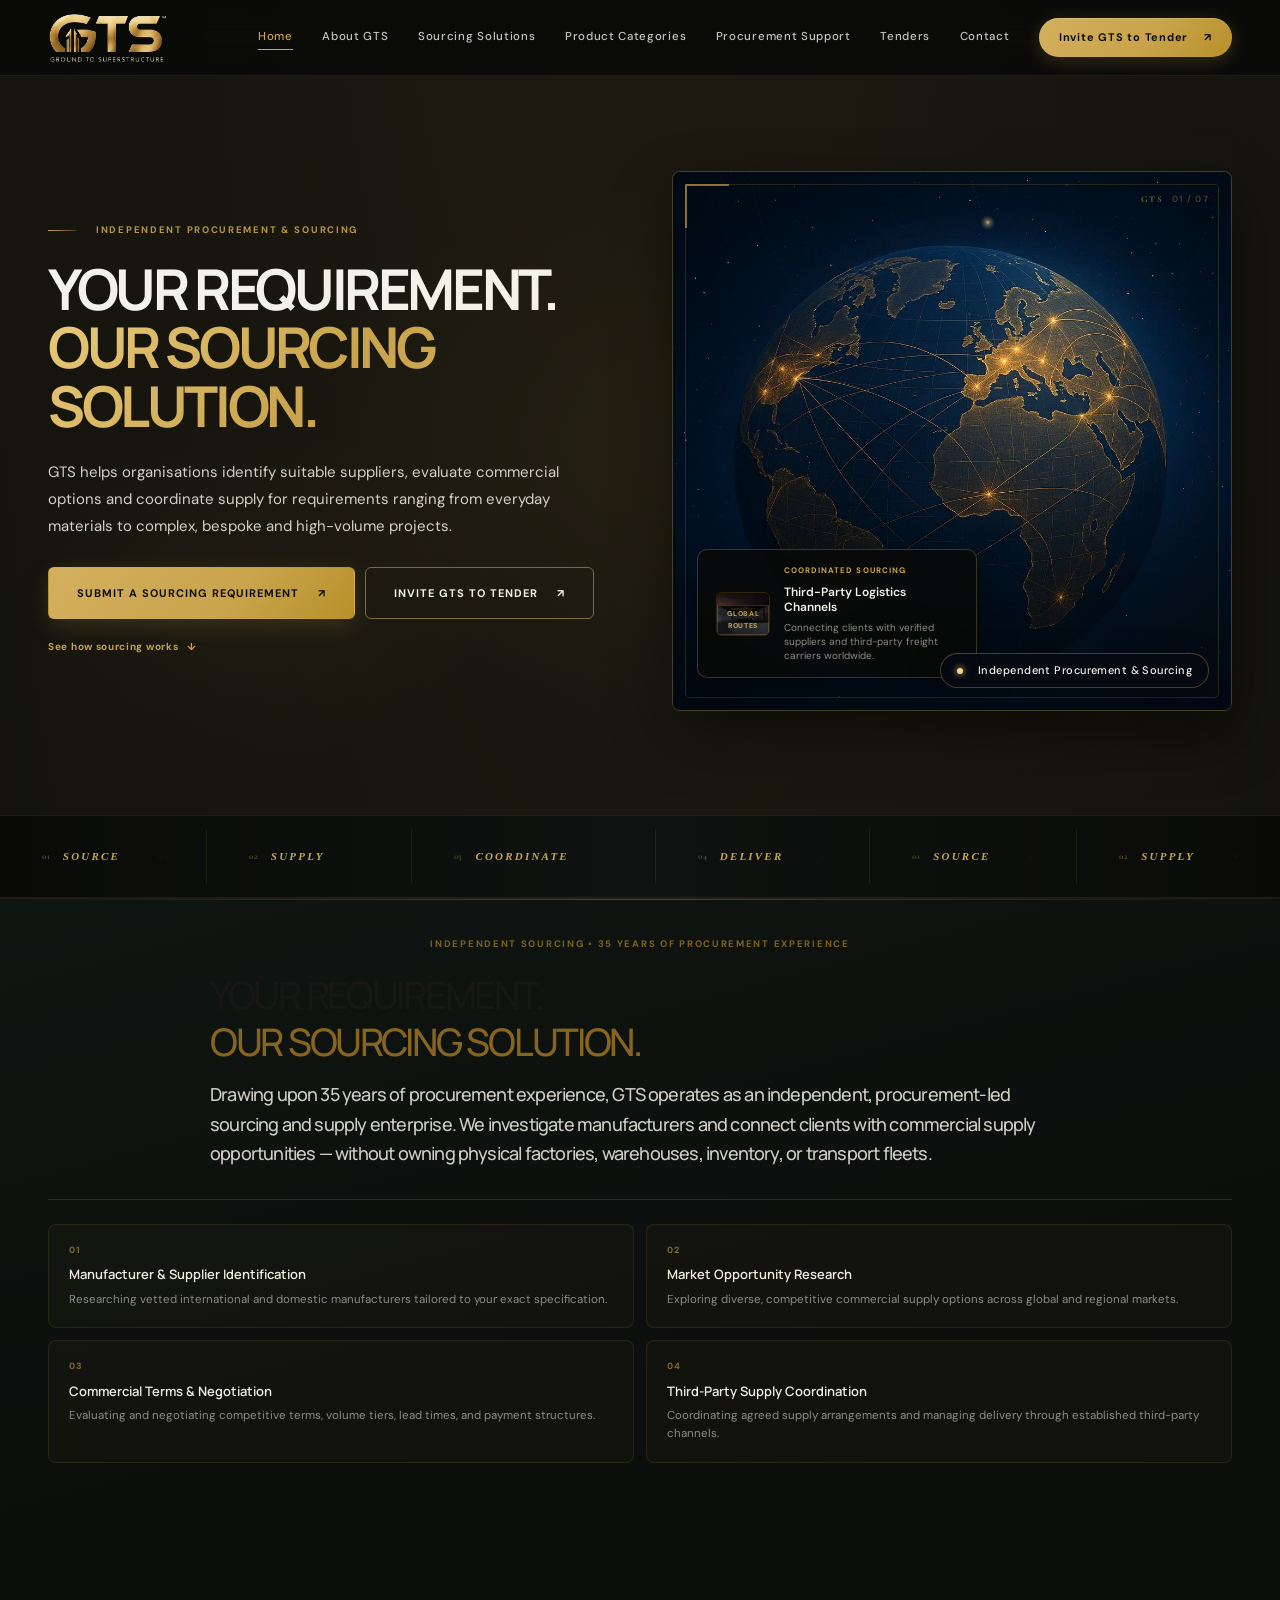
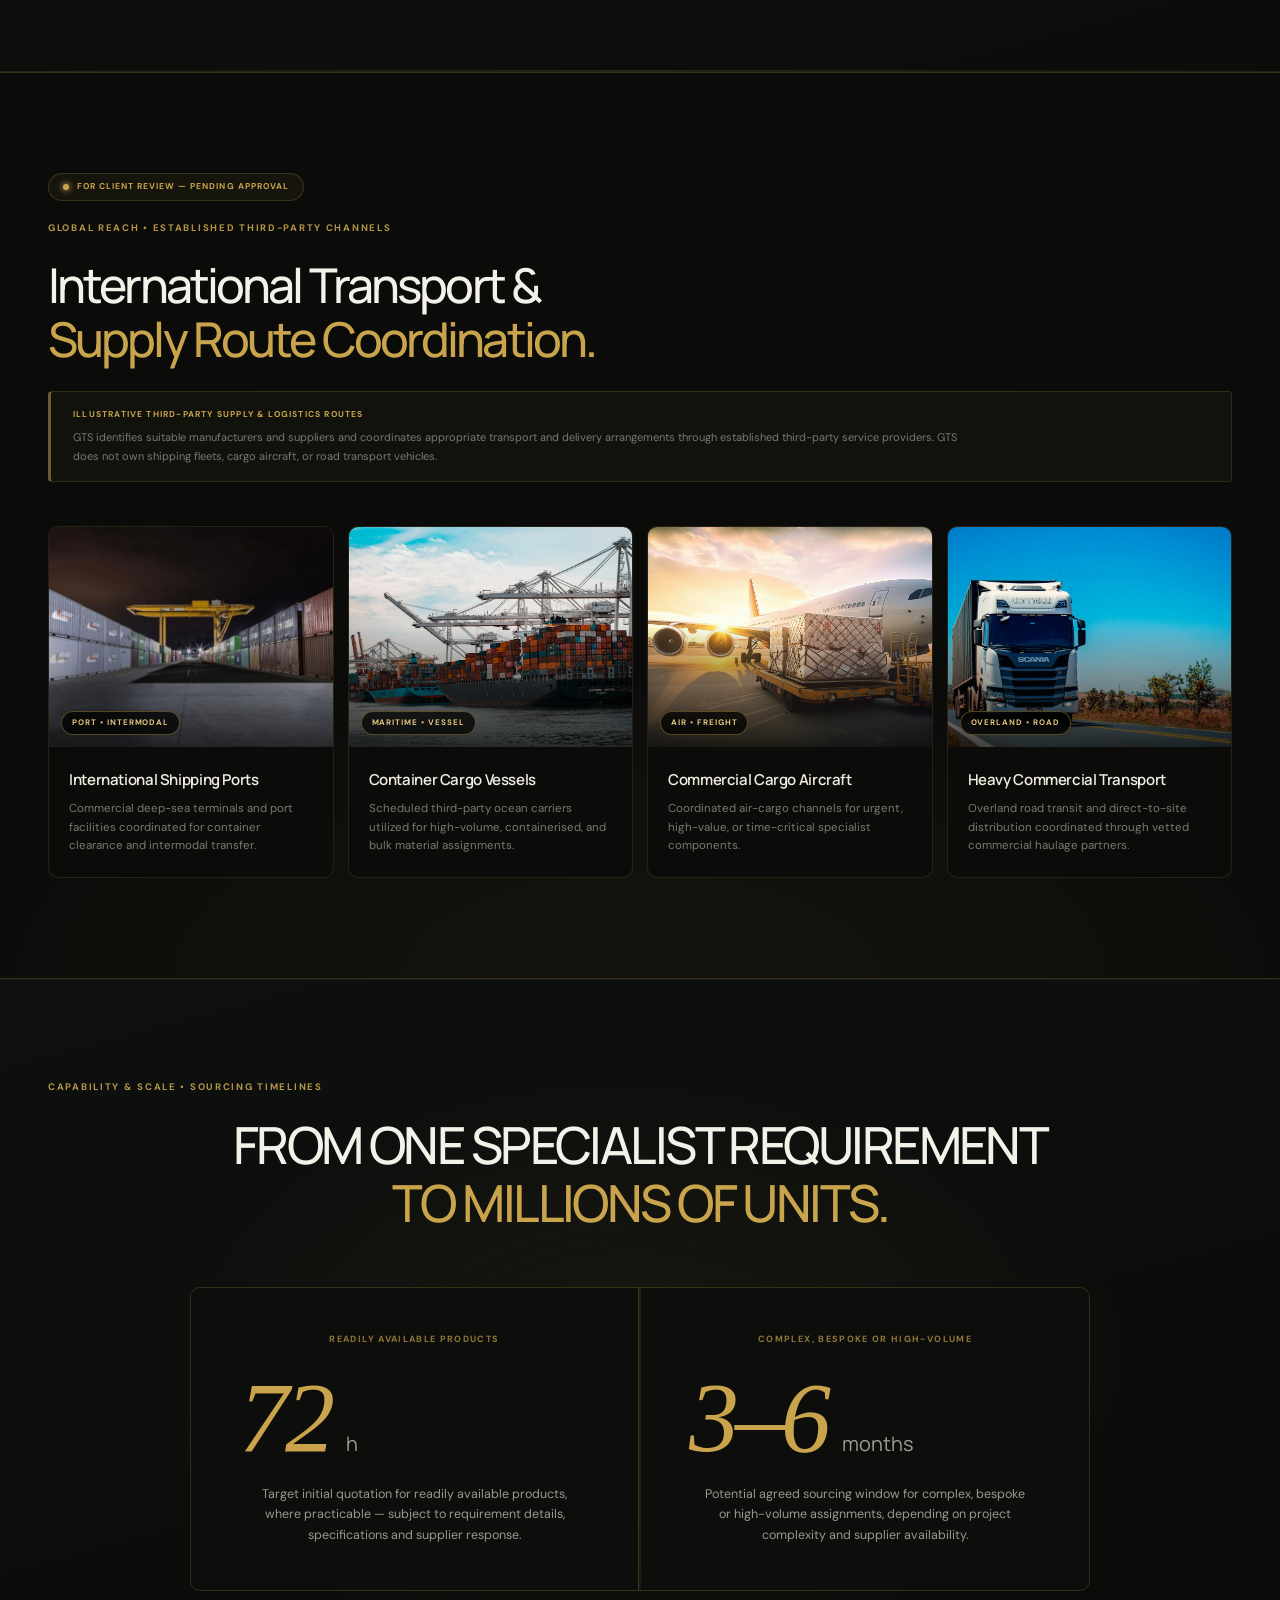
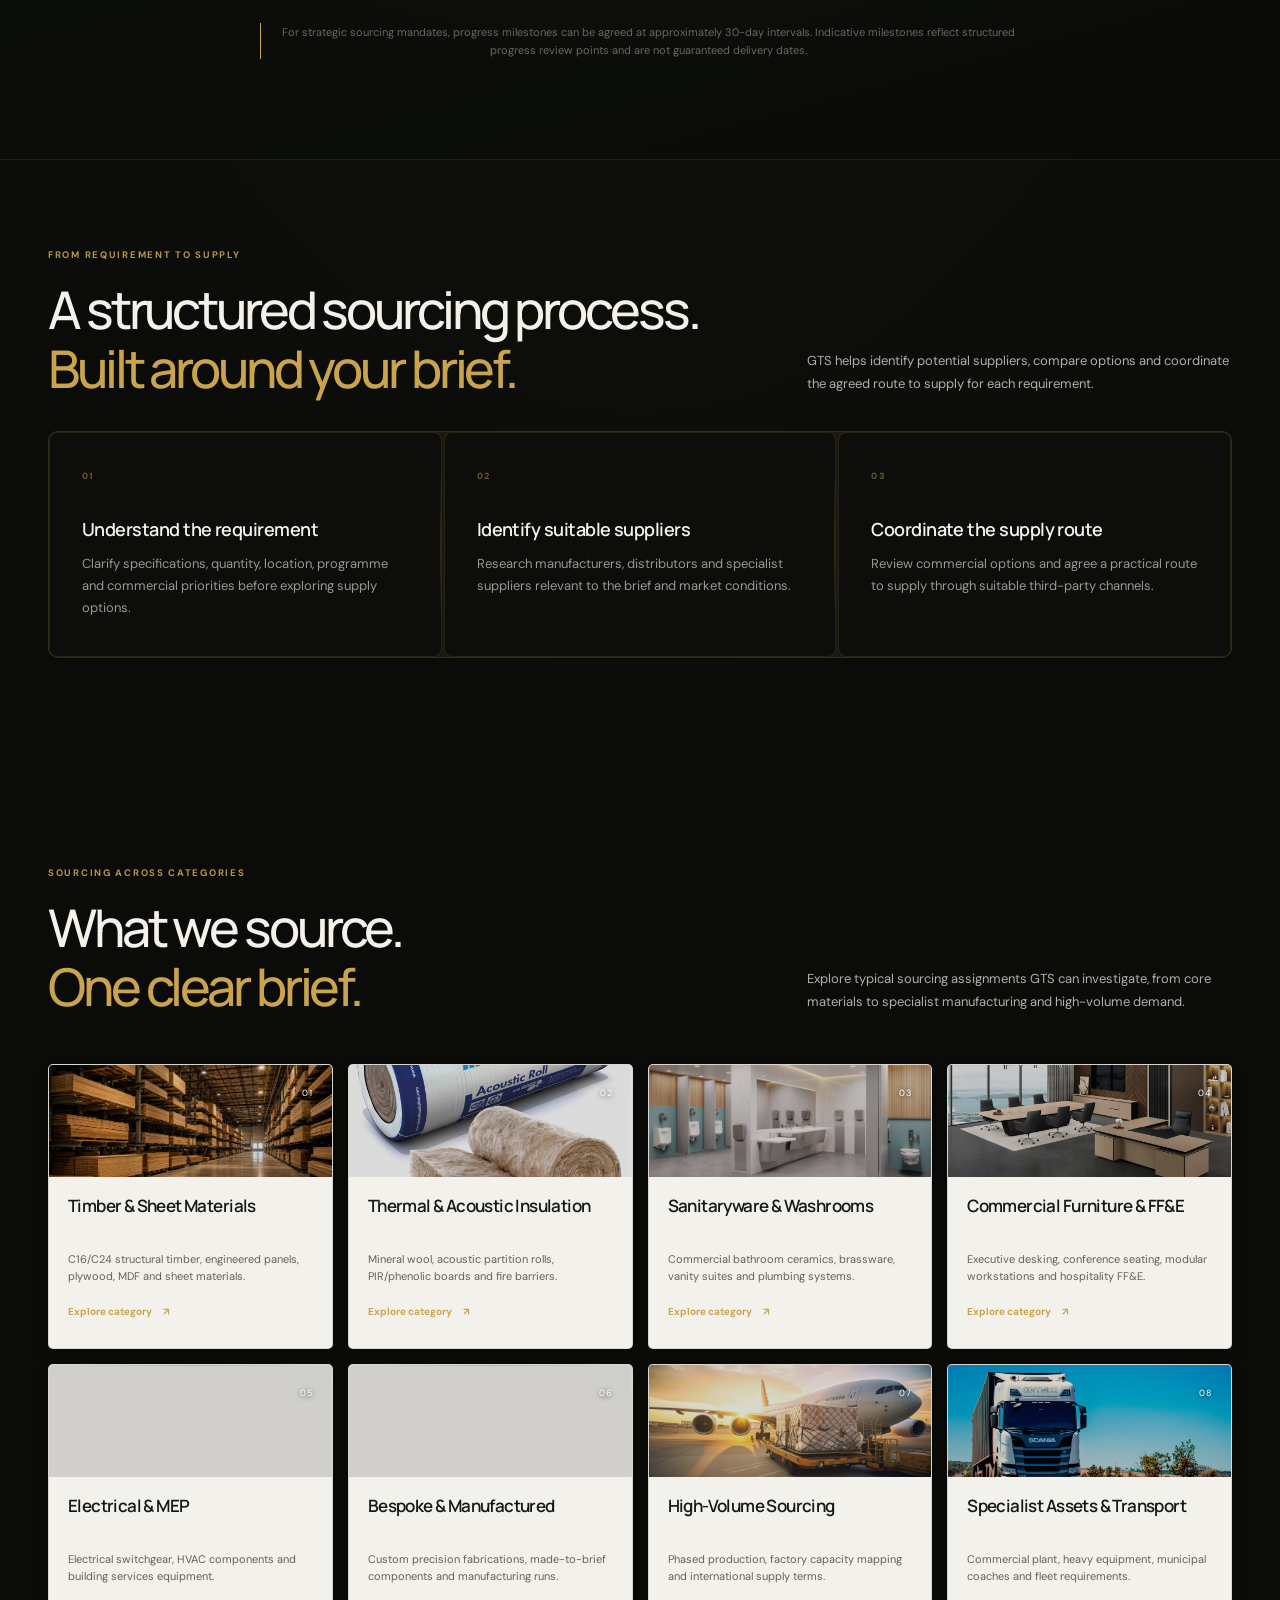
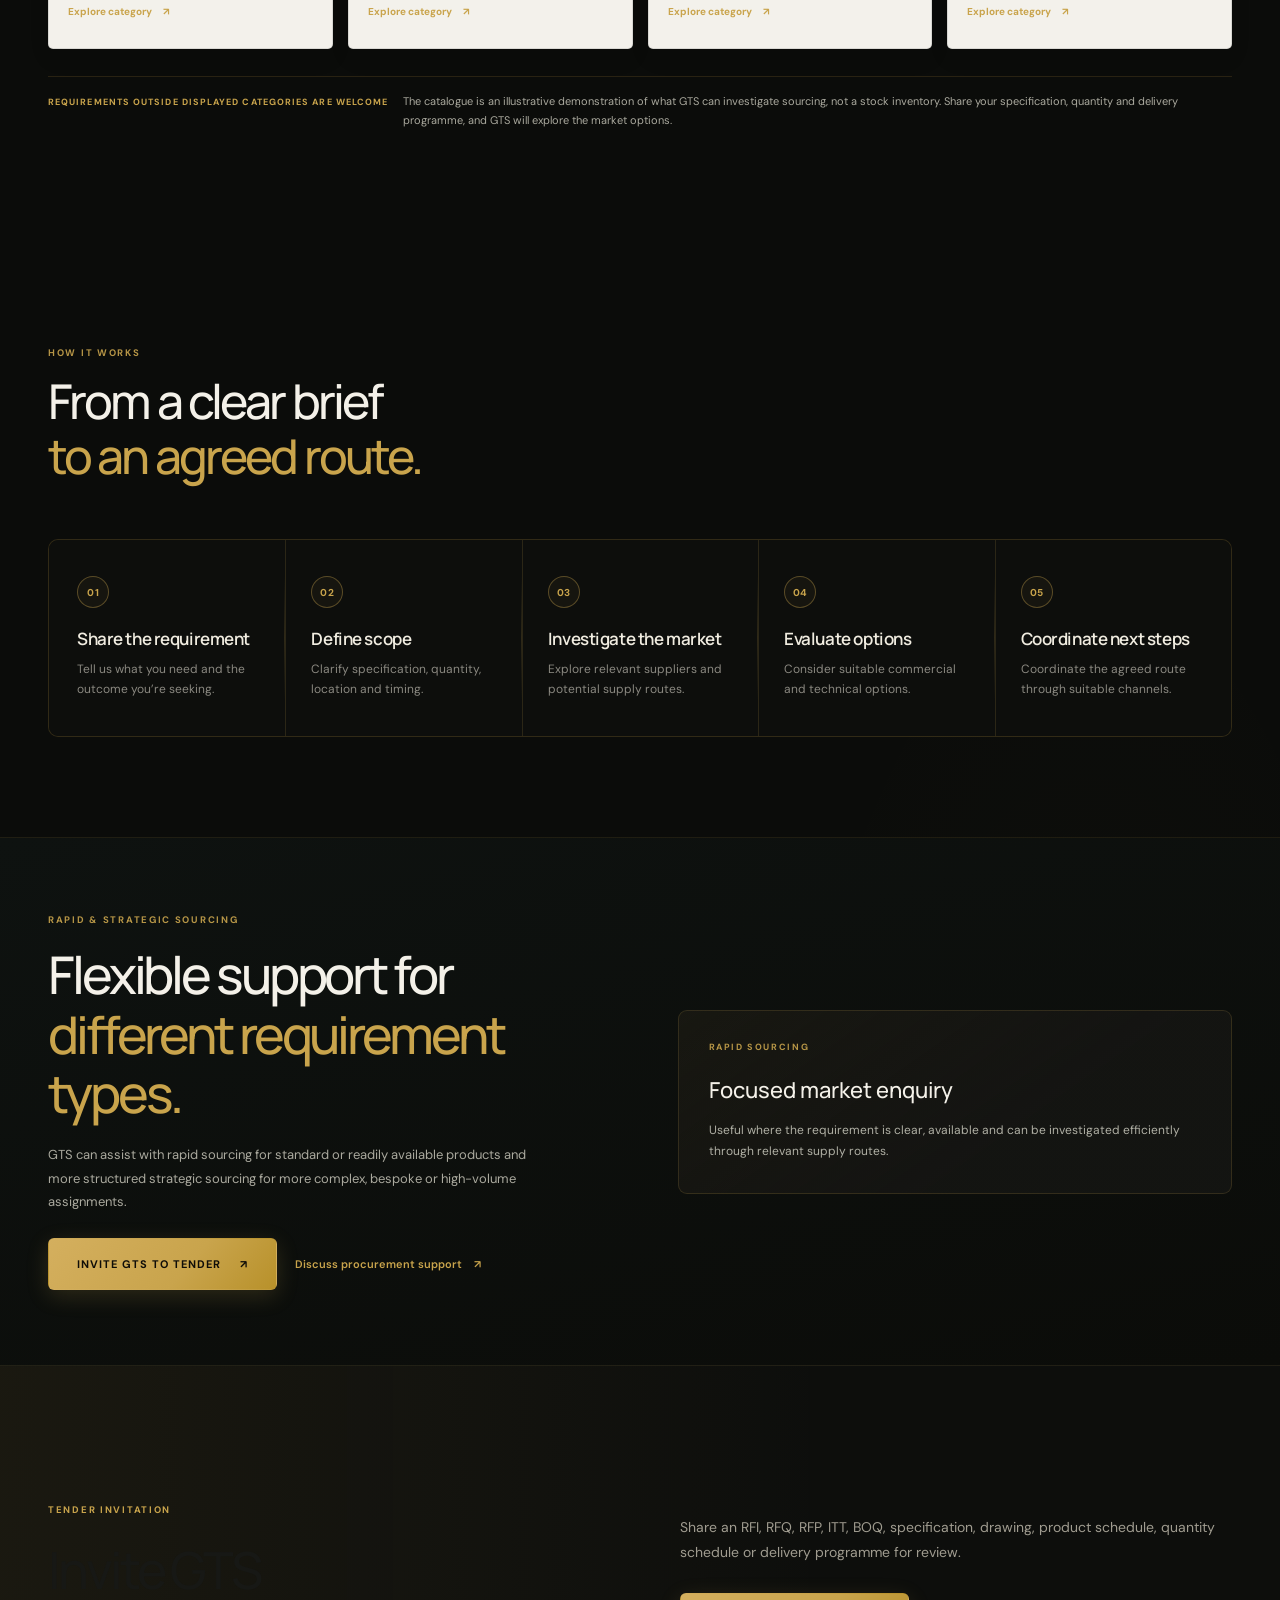
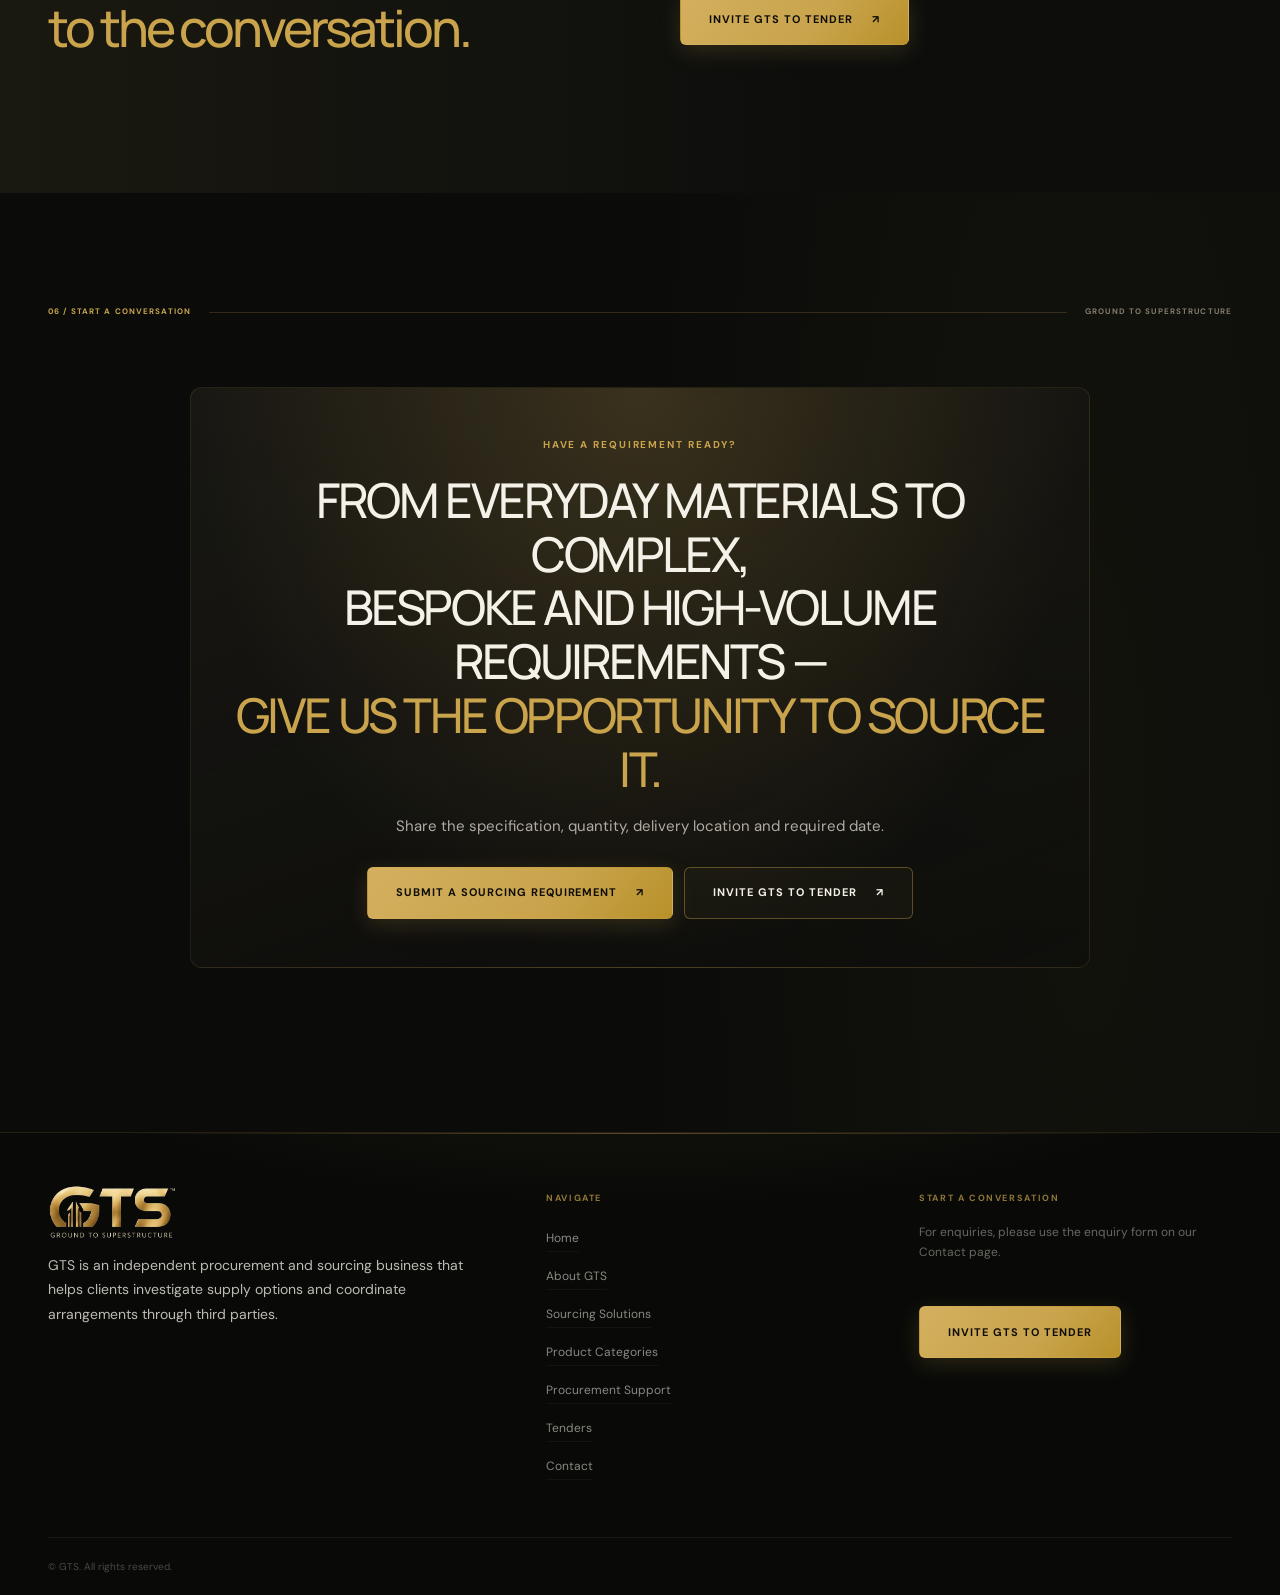
==== commit fc5aaffd: "Visual excellence upgrade: refined CSS, animations, hover effects, premium components" ====
--- a/index.html
+++ b/index.html
@@ -41,9 +41,9 @@
 
   <main id="main">
     <section class="hero section-shell" id="home">
-      <div class="hero-copy">
+      <div class="hero-copy js-reveal">
         <p class="eyebrow"><span class="eyebrow-line"></span> INDEPENDENT PROCUREMENT &amp; SOURCING</p>
-        <h1>Your Requirement.<br><span>Our Sourcing Solution.</span></h1>
+        <h1 class="js-reveal">Your Requirement.<br><span class="text-gold-gradient">Our Sourcing Solution.</span></h1>
         <p class="hero-subtitle">GTS helps organisations identify suitable suppliers, evaluate commercial options and coordinate supply for requirements ranging from everyday materials to complex, bespoke and high-volume projects.</p>
         <div class="hero-actions">
           <a class="button button-gold" href="contact.html#requirement-form">Submit a Sourcing Requirement <span aria-hidden="true">↗</span></a>
@@ -51,7 +51,7 @@
         </div>
         <a class="hero-text-link" href="#how-it-works">See how sourcing works <span aria-hidden="true">↓</span></a>
       </div>
-      <figure class="hero-art" aria-label="GTS Global Sourcing and Procurement Network">
+      <figure class="hero-art js-reveal-right" aria-label="GTS Global Sourcing and Procurement Network">
         <img class="hero-art-globe" src="images/global-sourcing-network.jpg" alt="Global sourcing routes and supplier networks connecting worldwide trade hubs, representing GTS's independent procurement reach" width="1024" height="1024" fetchpriority="high">
         
         <svg class="network-art" viewBox="0 0 1024 1024" aria-hidden="true" focusable="false">
@@ -162,7 +162,7 @@
           <h2>YOUR REQUIREMENT.<br><span>OUR SOURCING SOLUTION.</span></h2>
           <p class="intro-statement">Drawing upon 35 years of procurement experience, GTS operates as an independent, procurement-led sourcing and supply enterprise. We investigate manufacturers and connect clients with commercial supply opportunities &mdash; without owning physical factories, warehouses, inventory, or transport fleets.</p>
         </div>
-        <div class="intro-pillars-grid">
+        <div class="intro-pillars-grid js-stagger">
           <div class="intro-pillar">
             <span class="pillar-num">01</span>
             <h3>Manufacturer &amp; Supplier Identification</h3>
@@ -201,7 +201,7 @@
             <p class="transport-notice-copy">GTS identifies suitable manufacturers and suppliers and coordinates appropriate transport and delivery arrangements through established third-party service providers. GTS does not own shipping fleets, cargo aircraft, or road transport vehicles.</p>
           </div>
         </div>
-        <div class="transport-gallery-grid">
+        <div class="transport-gallery-grid js-stagger">
           <figure class="transport-card">
             <div class="transport-visual-wrap">
               <img src="images/international-shipping-port.jpg" alt="Commercial deep-water shipping port terminal with container cranes" loading="lazy">
@@ -253,7 +253,7 @@
           <p class="eyebrow">CAPABILITY &amp; SCALE &bull; SOURCING TIMELINES</p>
           <h2 id="capability-scale-title">FROM ONE SPECIALIST REQUIREMENT<br><span>TO MILLIONS OF UNITS.</span></h2>
         </div>
-        <div class="home-capability-scale-grid">
+        <div class="home-capability-scale-grid js-stagger">
           <article class="home-capability-metric">
             <p class="home-capability-kicker">READILY AVAILABLE PRODUCTS</p>
             <p class="home-capability-number"><strong>72</strong><span>h</span></p>
@@ -270,11 +270,11 @@
     </section>
 
     <section class="help-section section-shell" id="how-gts-helps">
-      <div class="section-heading">
+      <div class="section-heading js-reveal">
         <div><p class="eyebrow">FROM REQUIREMENT TO SUPPLY</p><h2>A structured sourcing process.<br><span>Built around your brief.</span></h2></div>
         <p class="section-lead">GTS helps identify potential suppliers, compare options and coordinate the agreed route to supply for each requirement.</p>
       </div>
-      <div class="help-grid">
+      <div class="help-grid js-stagger">
         <article class="help-card"><span class="card-number">01</span><h3>Understand the requirement</h3><p>Clarify specifications, quantity, location, programme and commercial priorities before exploring supply options.</p></article>
         <article class="help-card"><span class="card-number">02</span><h3>Identify suitable suppliers</h3><p>Research manufacturers, distributors and specialist suppliers relevant to the brief and market conditions.</p></article>
         <article class="help-card"><span class="card-number">03</span><h3>Coordinate the supply route</h3><p>Review commercial options and agree a practical route to supply through suitable third-party channels.</p></article>
@@ -286,7 +286,7 @@
         <div><p class="eyebrow">SOURCING ACROSS CATEGORIES</p><h2>What we source.<br><span>One clear brief.</span></h2></div>
         <p class="section-lead">Explore typical sourcing assignments GTS can investigate, from core materials to specialist manufacturing and high-volume demand.</p>
       </div>
-      <div class="category-grid">
+      <div class="category-grid js-stagger">
         <article class="category-card"><span class="card-number">01</span><div class="category-icon icon-materials" aria-hidden="true"><span></span><span></span><span></span></div><h3>Timber &amp; Sheet Materials</h3><p>C16/C24 structural timber, engineered panels, plywood, MDF and sheet materials.</p><a href="product-categories.html#timber" aria-label="Explore timber and sheet materials">Explore category <span aria-hidden="true">&#8599;</span></a></article>
         <article class="category-card"><span class="card-number">02</span><div class="category-icon icon-materials" aria-hidden="true"><span></span><span></span><span></span></div><h3>Thermal &amp; Acoustic Insulation</h3><p>Mineral wool, acoustic partition rolls, PIR/phenolic boards and fire barriers.</p><a href="product-categories.html#insulation" aria-label="Explore insulation">Explore category <span aria-hidden="true">&#8599;</span></a></article>
         <article class="category-card"><span class="card-number">03</span><div class="category-icon icon-interiors" aria-hidden="true"><span></span><span></span><span></span><span></span></div><h3>Sanitaryware &amp; Washrooms</h3><p>Commercial bathroom ceramics, brassware, vanity suites and plumbing systems.</p><a href="product-categories.html#sanitaryware" aria-label="Explore sanitaryware and washrooms">Explore category <span aria-hidden="true">&#8599;</span></a></article>
@@ -301,7 +301,7 @@
 
     <section class="sourcing-section section-shell" id="how-it-works">
       <div class="sourcing-heading"><p class="eyebrow">HOW IT WORKS</p><h2>From a clear brief<br><span>to an agreed route.</span></h2></div>
-      <div class="sourcing-steps homepage-process">
+      <div class="sourcing-steps homepage-process js-stagger">
         <article class="sourcing-step"><div class="step-mark"><span class="step-number">01</span></div><h3>Share the requirement</h3><p>Tell us what you need and the outcome you’re seeking.</p></article>
         <article class="sourcing-step"><div class="step-mark"><span class="step-number">02</span></div><h3>Define scope</h3><p>Clarify specification, quantity, location and timing.</p></article>
         <article class="sourcing-step"><div class="step-mark"><span class="step-number">03</span></div><h3>Investigate the market</h3><p>Explore relevant suppliers and potential supply routes.</p></article>
--- a/styles.css
+++ b/styles.css
@@ -3085,61 +3085,204 @@
 .product-categories-hero-visual figcaption { position: absolute; z-index: 1; right: 20px; bottom: 19px; left: 20px; color: #ede9e0; font-size: 9px; font-weight: 700; letter-spacing: .12em; line-height: 1.6; }
 .product-categories-hero-visual figcaption span { color: #d3ad60; }
 
-.product-catalog-section { padding-block: 82px 76px; background: #f3f1eb; color: #191a19; }
+.product-catalog-section { padding-block: 82px 76px; background: #090a0c; color: #f0ece0; }
 .product-catalog-section .section-heading { align-items: end; margin-bottom: 38px; }
-.product-catalog-section .section-heading .eyebrow { color: #92702f; }
-.product-catalog-section .section-heading h2 { color: #191a19; }
-.product-catalog-section .section-heading h2 span { color: #a17b32; }
-.product-catalog-section .section-lead { max-width: 450px; color: #5b5b55; }
-.product-categories-page .category-detail-grid { grid-template-columns: repeat(3, minmax(0, 1fr)); gap: 20px; }
+.product-catalog-section .section-heading .eyebrow { color: #c9a44c; }
+/* ── Product Catalog section heading – dark page ── */
+.product-catalog-section .section-heading h2 { color: #f0ece0; }
+.product-catalog-section .section-heading h2 span { color: #c9a44c; }
+.product-catalog-section .section-lead { max-width: 450px; color: #a09c90; }
+
+/* ── Product Categories Page – Premium Dark Card Grid ── */
+.product-categories-page .category-detail-grid {
+  grid-template-columns: repeat(3, minmax(0, 1fr));
+  gap: 22px;
+}
+
+/* Card shell */
 .product-categories-page .category-detail-grid .category-card {
+  display: flex;
+  flex-direction: column;
   min-height: 0;
   padding: 0;
   overflow: hidden;
-  border: 1px solid rgba(23, 25, 26, .1);
-  border-radius: 6px;
-  background: #fffefa;
-  box-shadow: 0 10px 26px rgba(27, 24, 17, .05);
+  border: 1px solid rgba(201, 164, 76, .22);
+  border-radius: 8px;
+  background: #0d0e10;
+  box-shadow: 0 8px 32px rgba(0, 0, 0, .45);
   transition: transform .24s ease, box-shadow .24s ease, border-color .24s ease;
 }
 
 .product-categories-page .category-detail-grid .category-card:hover {
-  transform: translateY(-5px);
-  border-color: rgba(165, 126, 53, .42);
-  box-shadow: 0 18px 34px rgba(27, 24, 17, .12);
-}
-
-.category-card-visual { position: relative; height: 190px; margin: 0; overflow: hidden; background: #d7d2c8; }
-.category-card-visual::after { position: absolute; inset: 0; background: linear-gradient(0deg, rgba(10, 12, 12, .38), transparent 60%); content: ""; }
-.category-card-visual img { display: block; width: 100%; height: 100%; object-fit: cover; transition: transform .5s ease; }
-.category-detail-grid .category-card:hover .category-card-visual img { transform: scale(1.045); }
+  transform: translateY(-6px);
+  border-color: rgba(201, 164, 76, .62);
+  box-shadow: 0 22px 54px rgba(0, 0, 0, .6);
+}
+
+/* Image visual */
+.category-card-visual {
+  position: relative;
+  height: 210px;
+  margin: 0;
+  overflow: hidden;
+  background: #060708;
+  flex-shrink: 0;
+}
+
+.category-card-visual::after {
+  position: absolute;
+  inset: 0;
+  background: linear-gradient(
+    0deg,
+    rgba(5, 6, 8, .82) 0%,
+    rgba(5, 6, 8, .32) 45%,
+    transparent 100%
+  );
+  content: "";
+  pointer-events: none;
+  z-index: 1;
+}
+
+.category-card-visual img {
+  display: block;
+  width: 100%;
+  height: 100%;
+  object-fit: cover;
+  transition: transform .55s ease;
+}
+
+.category-detail-grid .category-card:hover .category-card-visual img {
+  transform: scale(1.07);
+}
+
+/* Number badge – gold italic serif, bottom-left over image */
 .product-categories-page .category-detail-grid .card-number {
+  position: absolute;
+  bottom: 14px;
+  left: 16px;
+  right: auto;
   top: auto;
-  right: 16px;
-  bottom: 14px;
-  display: grid;
-  width: 34px;
-  height: 34px;
-  place-items: center;
-  border: 1px solid rgba(255, 255, 255, .66);
-  border-radius: 50%;
-  background: rgba(15, 16, 15, .55);
-  color: #fff3d4;
+  display: inline;
+  width: auto;
+  height: auto;
+  border: none;
+  border-radius: 0;
+  background: transparent;
+  color: #f5d58a;
   font-family: "Cormorant Garamond", Georgia, serif;
-  font-size: 15px;
-}
-
-.category-card-content { display: flex; flex: 1; flex-direction: column; align-items: flex-start; padding: 22px 23px 21px; }
-.product-categories-page .category-card-kicker { min-height: 0; margin: 0 0 8px; color: #8d7443; font-size: 8px; font-weight: 700; letter-spacing: .13em; line-height: 1.5; }
-.product-categories-page .category-detail-grid .category-card h3 { min-height: 0; margin: 0 0 8px; color: #191a19; font-size: 21px; line-height: 1.2; }
-.product-categories-page .category-detail-grid .category-card p:not(.category-card-kicker):not(.category-examples-label) { min-height: 0; margin: 0 0 14px; color: #5e5e58; font-size: 12px; line-height: 1.65; }
-.product-categories-page .category-detail-grid .category-card .category-examples-label { margin: 0 0 8px; color: #8b6a2c; font-size: 8px; font-weight: 700; letter-spacing: .12em; }
-.product-categories-page .category-examples { gap: 7px; margin: 0 0 19px; padding: 0; color: #45453f; font-size: 10px; line-height: 1.45; list-style: none; }
-.product-categories-page .category-examples li { position: relative; padding-left: 13px; }
-.product-categories-page .category-examples li::before { position: absolute; top: .58em; left: 0; width: 5px; height: 5px; border-radius: 50%; background: #b18b44; content: ""; }
-.product-categories-page .category-detail-grid .category-card > a { display: inline-flex; align-items: center; gap: 7px; margin-top: auto; padding-top: 12px; border-top: 1px solid rgba(23, 25, 26, .1); color: #8a692c; font-size: 10px; font-weight: 700; }
-.product-categories-page .category-detail-grid .category-card > a span { transition: transform .2s ease; }
-.product-categories-page .category-detail-grid .category-card > a:hover span { transform: translate(2px, -2px); }
+  font-size: 30px;
+  font-style: italic;
+  font-weight: 500;
+  line-height: 1;
+  letter-spacing: -.01em;
+  z-index: 2;
+}
+
+/* Text area */
+.category-card-content {
+  display: flex;
+  flex: 1;
+  flex-direction: column;
+  align-items: flex-start;
+  padding: 22px 22px 24px;
+}
+
+/* Kicker */
+.product-categories-page .category-card-kicker {
+  min-height: 0;
+  margin: 0 0 10px;
+  color: #c9a44c;
+  font-size: 8.5px;
+  font-weight: 700;
+  letter-spacing: .15em;
+  line-height: 1.5;
+  text-transform: uppercase;
+}
+
+/* Title */
+.product-categories-page .category-detail-grid .category-card h3 {
+  min-height: 0;
+  margin: 0 0 10px;
+  color: #f5f2eb;
+  font-size: 20px;
+  font-weight: 600;
+  line-height: 1.25;
+}
+
+/* Description */
+.product-categories-page .category-detail-grid .category-card p:not(.category-card-kicker):not(.category-examples-label) {
+  min-height: 0;
+  margin: 0 0 14px;
+  color: #9a9690;
+  font-size: 12.5px;
+  line-height: 1.65;
+}
+
+/* Examples heading */
+.product-categories-page .category-detail-grid .category-card .category-examples-label {
+  margin: 0 0 8px;
+  color: #c9a44c;
+  font-size: 8px;
+  font-weight: 700;
+  letter-spacing: .13em;
+  text-transform: uppercase;
+}
+
+/* Examples list */
+.product-categories-page .category-examples {
+  gap: 6px;
+  margin: 0 0 18px;
+  padding: 0;
+  color: #7a7870;
+  font-size: 11px;
+  line-height: 1.5;
+  list-style: none;
+}
+
+.product-categories-page .category-examples li {
+  position: relative;
+  padding-left: 14px;
+}
+
+.product-categories-page .category-examples li::before {
+  position: absolute;
+  top: .55em;
+  left: 0;
+  width: 5px;
+  height: 1px;
+  background: rgba(201, 164, 76, .55);
+  content: "";
+}
+
+/* CTA link */
+.product-categories-page .category-detail-grid .category-card > a {
+  display: inline-flex;
+  align-items: center;
+  gap: 6px;
+  margin-top: auto;
+  padding-top: 14px;
+  border-top: 1px solid rgba(201, 164, 76, .18);
+  color: #c9a44c;
+  font-size: 10px;
+  font-weight: 700;
+  letter-spacing: .07em;
+  text-decoration: none;
+  transition: gap .2s ease, color .2s ease;
+  width: 100%;
+}
+
+.product-categories-page .category-detail-grid .category-card > a:hover {
+  gap: 10px;
+  color: #e5c681;
+}
+
+.product-categories-page .category-detail-grid .category-card > a span {
+  transition: transform .2s ease;
+}
+
+.product-categories-page .category-detail-grid .category-card > a:hover span {
+  transform: translate(2px, -2px);
+}
 
 .product-categories-page .category-footnote {
   display: flex;
@@ -3147,15 +3290,15 @@
   gap: 14px;
   margin-top: 27px;
   padding: 19px 21px;
-  border: 1px solid rgba(161, 123, 50, .2);
-  border-left: 3px solid #a17b32;
-  border-radius: 3px;
-  background: #ebe8de;
-}
-
-.category-footnote-mark { display: grid; flex: none; width: 24px; height: 24px; place-items: center; border: 1px solid rgba(161, 123, 50, .5); border-radius: 50%; color: #846329; font-family: Georgia, serif; font-size: 14px; font-style: italic; }
-.product-categories-page .category-footnote strong { display: block; margin: 1px 0 5px; color: #846329; font-size: 8px; letter-spacing: .13em; }
-.product-categories-page .category-footnote p { max-width: 850px; margin: 0; color: #58574f; font-size: 11px; line-height: 1.65; }
+  border: 1px solid rgba(201, 164, 76, .2);
+  border-left: 3px solid rgba(201, 164, 76, .6);
+  border-radius: 4px;
+  background: rgba(201, 164, 76, .05);
+}
+
+.category-footnote-mark { display: grid; flex: none; width: 24px; height: 24px; place-items: center; border: 1px solid rgba(201, 164, 76, .45); border-radius: 50%; color: #c9a44c; font-family: Georgia, serif; font-size: 14px; font-style: italic; }
+.product-categories-page .category-footnote strong { display: block; margin: 1px 0 5px; color: #c9a44c; font-size: 8px; letter-spacing: .13em; }
+.product-categories-page .category-footnote p { max-width: 850px; margin: 0; color: #9a9690; font-size: 11px; line-height: 1.65; }
 
 .product-categories-page .product-categories-cta {
   display: grid;
@@ -3905,3 +4048,1180 @@
 .content-section .category-card:nth-child(8)::after {
   background-image: linear-gradient(0deg, rgba(10, 12, 13, .15), rgba(10, 12, 13, .15)), url("images/commercial-transport-truck.jpg");
 }
+
+
+/* ═══════════════════════════════════════════════════════════════════════
+   GTS VISUAL EXCELLENCE — PREMIUM DESIGN ENHANCEMENT SYSTEM v2.0
+   Applied: global typography, layout, animation, component refinement
+   ═══════════════════════════════════════════════════════════════════════ */
+
+/* ── Extended CSS Custom Properties ── */
+:root {
+  --gold-dim: rgba(201, 164, 76, .18);
+  --gold-glow: rgba(201, 164, 76, .08);
+  --surface-1: #0b0c0a;
+  --surface-2: #0f1012;
+  --surface-3: #111210;
+  --surface-card: #131411;
+  --radius-sm: 4px;
+  --radius-md: 8px;
+  --radius-lg: 14px;
+  --shadow-gold: 0 0 40px rgba(201, 164, 76, .08);
+  --shadow-deep: 0 20px 60px rgba(0, 0, 0, .5);
+  --ease-out: cubic-bezier(.22, 1, .36, 1);
+  --ease-in-out: cubic-bezier(.65, 0, .35, 1);
+}
+
+/* ── Global Body Enhancement ── */
+body {
+  background:
+    radial-gradient(ellipse 100% 55% at 50% -5%, rgba(201, 164, 76, .10) 0%, transparent 100%),
+    radial-gradient(ellipse 60% 40% at 85% 90%, rgba(201, 164, 76, .04) 0%, transparent 60%),
+    #0b0c0a;
+}
+
+/* ── Refined Header ── */
+.site-header {
+  min-height: 76px;
+  padding: 0 max(48px, calc((100vw - 1360px) / 2));
+  border-bottom: 1px solid rgba(201, 164, 76, .10);
+  background: rgba(10, 11, 9, .92);
+  backdrop-filter: blur(20px) saturate(1.4);
+  -webkit-backdrop-filter: blur(20px) saturate(1.4);
+  transition: background .3s ease, box-shadow .3s ease;
+}
+
+.site-header.scrolled {
+  background: rgba(8, 9, 7, .97);
+  box-shadow: 0 1px 0 rgba(201, 164, 76, .12), 0 8px 32px rgba(0, 0, 0, .3);
+}
+
+.brand-logo {
+  height: 52px;
+  width: auto;
+  transition: opacity .2s ease;
+}
+.brand-logo:hover { opacity: .88; }
+
+/* Nav link hover – gold underline grow */
+.site-nav > a:not(.nav-cta) {
+  position: relative;
+  color: #c8c5be;
+  font-size: 11.5px;
+  font-weight: 500;
+  letter-spacing: .06em;
+  padding-bottom: 2px;
+}
+.site-nav > a:not(.nav-cta)::after {
+  content: "";
+  position: absolute;
+  bottom: -2px;
+  left: 0;
+  width: 0;
+  height: 1px;
+  background: var(--gold);
+  transition: width .25s var(--ease-out);
+}
+.site-nav > a:not(.nav-cta):hover::after,
+.site-nav > a[aria-current="page"]::after { width: 100%; }
+.site-nav > a[aria-current="page"] { color: var(--gold); }
+
+/* CTA pill – refined gold gradient */
+.site-nav .nav-cta {
+  display: inline-flex;
+  align-items: center;
+  gap: 8px;
+  padding: 10px 20px;
+  border: none;
+  border-radius: 999px;
+  background: linear-gradient(130deg, #d4af5e 0%, #c9a44c 55%, #b8912a 100%);
+  color: #0f0d08;
+  font-size: 11px;
+  font-weight: 700;
+  letter-spacing: .07em;
+  box-shadow: 0 4px 18px rgba(201, 164, 76, .22), inset 0 1px 0 rgba(255, 255, 255, .18);
+  transition: transform .2s ease, box-shadow .2s ease, background .2s ease;
+}
+.site-nav .nav-cta:hover {
+  background: linear-gradient(130deg, #e8c97a 0%, #d4af5e 55%, #c9a44c 100%);
+  box-shadow: 0 6px 24px rgba(201, 164, 76, .32);
+  transform: translateY(-1px);
+}
+
+/* ── Button System Upgrade ── */
+.button {
+  position: relative;
+  overflow: hidden;
+  min-height: 52px;
+  padding: 0 28px;
+  border-radius: 6px;
+  font-size: 11px;
+  font-weight: 700;
+  letter-spacing: .09em;
+  text-transform: uppercase;
+  transition: transform .22s var(--ease-out), box-shadow .22s ease, background .22s ease;
+}
+.button::before {
+  content: "";
+  position: absolute;
+  inset: 0;
+  background: linear-gradient(130deg, rgba(255,255,255,.12) 0%, transparent 50%);
+  opacity: 0;
+  transition: opacity .2s ease;
+}
+.button:hover::before { opacity: 1; }
+.button:hover { transform: translateY(-2px); }
+.button:active { transform: translateY(0); }
+
+.button-gold {
+  background: linear-gradient(130deg, #d4af5e 0%, #c9a44c 60%, #b8912a 100%);
+  color: #0f0d08;
+  box-shadow: 0 6px 22px rgba(201, 164, 76, .18);
+}
+.button-gold:hover {
+  background: linear-gradient(130deg, #e8c97a 0%, #d4af5e 60%, #c9a44c 100%);
+  box-shadow: 0 10px 32px rgba(201, 164, 76, .28);
+}
+
+.button-outline {
+  border: 1px solid rgba(201, 164, 76, .40);
+  color: var(--text);
+  background: rgba(201, 164, 76, .04);
+}
+.button-outline:hover {
+  border-color: rgba(201, 164, 76, .75);
+  background: rgba(201, 164, 76, .10);
+  box-shadow: 0 6px 24px rgba(201, 164, 76, .10);
+}
+
+/* ── Hero Enhancement ── */
+.home-page .hero {
+  min-height: 740px;
+  padding-top: 90px;
+  padding-bottom: 100px;
+  gap: clamp(28px, 5vw, 72px);
+  align-items: center;
+}
+
+.home-page .hero::before {
+  content: "";
+  position: absolute;
+  inset: 0;
+  background:
+    radial-gradient(ellipse 70% 60% at 65% 50%, rgba(201, 164, 76, .07) 0%, transparent 65%),
+    radial-gradient(ellipse 40% 40% at 15% 70%, rgba(201, 164, 76, .04) 0%, transparent 60%);
+  pointer-events: none;
+  z-index: 0;
+}
+
+.hero-copy { position: relative; z-index: 2; }
+
+.home-page .hero h1 {
+  font-size: clamp(44px, 4.4vw, 62px);
+  font-weight: 700;
+  letter-spacing: -.06em;
+  line-height: 1.04;
+  margin-bottom: 24px;
+}
+
+.home-page .hero h1 span {
+  display: block;
+  background: linear-gradient(135deg, #e8c97a 0%, #c9a44c 50%, #d4af5e 100%);
+  -webkit-background-clip: text;
+  -webkit-text-fill-color: transparent;
+  background-clip: text;
+}
+
+.hero-subtitle {
+  color: #d8d4ca;
+  font-size: 16px;
+  line-height: 1.72;
+  max-width: 520px;
+}
+
+.hero-text-link {
+  display: inline-flex;
+  align-items: center;
+  gap: 8px;
+  margin-top: 20px;
+  color: #9a9690;
+  font-size: 11px;
+  font-weight: 600;
+  letter-spacing: .07em;
+  transition: color .2s ease, gap .2s ease;
+}
+.hero-text-link:hover { color: var(--gold); gap: 12px; }
+
+/* Hero art panel – refined frame */
+.hero-art {
+  position: relative;
+  min-height: 560px;
+  border-radius: 56% 56% 14px 14px / 42% 42% 14px 14px;
+  border: 1px solid rgba(201, 164, 76, .18);
+  overflow: hidden;
+  background:
+    radial-gradient(ellipse at 50% 42%, rgba(201, 164, 76, .22), transparent 58%),
+    linear-gradient(165deg, rgba(30, 26, 16, .6), rgba(10, 11, 9, .15) 70%);
+  box-shadow:
+    0 0 0 1px rgba(201, 164, 76, .07),
+    0 32px 80px rgba(0, 0, 0, .4),
+    var(--shadow-gold);
+}
+
+.hero-art-globe {
+  display: block;
+  width: 94%;
+  height: auto;
+  margin: 0 auto;
+  position: relative;
+  z-index: 1;
+  filter: brightness(1.05) saturate(1.1);
+}
+
+/* Hero trade inset card */
+.hero-trade-inset {
+  position: absolute;
+  bottom: 32px;
+  left: 24px;
+  display: flex;
+  align-items: center;
+  gap: 14px;
+  padding: 14px 18px;
+  border: 1px solid rgba(201, 164, 76, .28);
+  border-radius: 10px;
+  background: rgba(9, 10, 8, .88);
+  backdrop-filter: blur(14px);
+  -webkit-backdrop-filter: blur(14px);
+  box-shadow: 0 12px 36px rgba(0, 0, 0, .4);
+  z-index: 3;
+  max-width: 280px;
+}
+.trade-inset-thumb {
+  position: relative;
+  flex: none;
+  width: 54px;
+  height: 44px;
+  overflow: hidden;
+  border-radius: 6px;
+  border: 1px solid rgba(201, 164, 76, .22);
+}
+.trade-inset-thumb img {
+  width: 100%; height: 100%; object-fit: cover; display: block;
+}
+.trade-thumb-badge {
+  position: absolute;
+  bottom: 0; left: 0; right: 0;
+  padding: 2px 4px;
+  background: rgba(0,0,0,.72);
+  color: var(--gold);
+  font-size: 7px;
+  font-weight: 700;
+  letter-spacing: .08em;
+  text-align: center;
+}
+.trade-inset-tag {
+  display: block;
+  color: var(--gold);
+  font-size: 8px;
+  font-weight: 700;
+  letter-spacing: .13em;
+  margin-bottom: 4px;
+}
+.trade-inset-title {
+  color: #f5f2eb;
+  font-size: 12px;
+  font-weight: 600;
+  line-height: 1.3;
+  margin: 0 0 2px;
+}
+.trade-inset-desc {
+  color: #8d8a84;
+  font-size: 10px;
+  line-height: 1.4;
+  margin: 0;
+}
+
+/* Art caption pill */
+.art-caption {
+  position: absolute;
+  right: 20px;
+  bottom: 24px;
+  display: flex;
+  align-items: center;
+  gap: 8px;
+  padding: 8px 14px;
+  border: 1px solid rgba(201, 164, 76, .22);
+  border-radius: 999px;
+  background: rgba(9, 10, 8, .85);
+  backdrop-filter: blur(10px);
+  color: #bdb9b0;
+  font-size: 10px;
+  font-weight: 500;
+  letter-spacing: .05em;
+}
+.hero-art-index {
+  position: absolute;
+  top: 20px;
+  right: 22px;
+  color: rgba(201, 164, 76, .6);
+  font-size: 9px;
+  font-weight: 700;
+  letter-spacing: .14em;
+  z-index: 3;
+}
+.hero-art-index span { color: rgba(201, 164, 76, .35); }
+
+/* ── Process Strip Refinement ── */
+.home-process-strip {
+  overflow: hidden;
+  border-top: 1px solid rgba(201, 164, 76, .10);
+  border-bottom: 1px solid rgba(201, 164, 76, .10);
+  background: linear-gradient(90deg, #0a0b09, #0f1210, #0a0b09);
+}
+.home-process-track {
+  display: flex;
+  animation: processScroll 20s linear infinite;
+}
+@keyframes processScroll {
+  0% { transform: translateX(0); }
+  100% { transform: translateX(-50%); }
+}
+.home-process-group {
+  display: flex;
+  align-items: center;
+  gap: 0;
+  margin: 0;
+  padding: 0;
+  list-style: none;
+  flex-shrink: 0;
+}
+.home-process-group li {
+  display: flex;
+  align-items: center;
+  gap: 12px;
+  padding: 18px 42px;
+  border-right: 1px solid rgba(201, 164, 76, .10);
+  white-space: nowrap;
+}
+.home-process-group li span {
+  color: rgba(201, 164, 76, .4);
+  font-size: 9px;
+  font-weight: 700;
+  letter-spacing: .1em;
+}
+.home-process-group li strong {
+  color: var(--gold);
+  font-size: 11px;
+  font-weight: 800;
+  letter-spacing: .2em;
+}
+
+/* ── Intro Band Enhancement ── */
+.intro-band {
+  position: relative;
+  border-color: rgba(201, 164, 76, .10);
+  background: linear-gradient(165deg, #0e1612 0%, #0d0f0d 50%, #0b0d0a 100%);
+  overflow: hidden;
+}
+.intro-band::before {
+  content: "";
+  position: absolute;
+  top: 0; left: 0; right: 0;
+  height: 1px;
+  background: linear-gradient(90deg, transparent, rgba(201, 164, 76, .35), transparent);
+}
+.intro-band::after {
+  content: "";
+  position: absolute;
+  bottom: 0; left: 0; right: 0;
+  height: 1px;
+  background: linear-gradient(90deg, transparent, rgba(201, 164, 76, .18), transparent);
+}
+.intro-statement {
+  font-size: clamp(14px, 1.6vw, 18px);
+  line-height: 1.65;
+  color: #d0cdc4;
+}
+
+/* Intro pillars grid – 2x2 on this layout, single row */
+.intro-pillars-grid {
+  display: grid;
+  grid-template-columns: repeat(2, 1fr);
+  gap: 12px;
+}
+.intro-pillar {
+  padding: 18px 20px;
+  border: 1px solid rgba(201, 164, 76, .12);
+  border-radius: 8px;
+  background: rgba(201, 164, 76, .03);
+  transition: border-color .2s ease, background .2s ease;
+}
+.intro-pillar:hover {
+  border-color: rgba(201, 164, 76, .28);
+  background: rgba(201, 164, 76, .06);
+}
+.pillar-num {
+  color: rgba(201, 164, 76, .6);
+  font-size: 9px;
+  font-weight: 700;
+  letter-spacing: .14em;
+  margin-bottom: 8px;
+  display: block;
+}
+.intro-pillar h3 {
+  color: #f0ece0;
+  font-size: 13px;
+  font-weight: 600;
+  line-height: 1.35;
+  margin-bottom: 7px;
+}
+.intro-pillar p {
+  color: #8d8a84;
+  font-size: 11.5px;
+  line-height: 1.6;
+  margin: 0;
+}
+
+/* ── Section Visual Rhythm ── */
+/* Alternating section backgrounds */
+.transport-review-section {
+  background:
+    radial-gradient(ellipse 80% 50% at 50% 100%, rgba(201, 164, 76, .05), transparent 70%),
+    #0b0c0a;
+}
+.home-capability-scale {
+  background:
+    radial-gradient(ellipse 60% 60% at 50% 50%, rgba(201, 164, 76, .07), transparent 65%),
+    linear-gradient(165deg, #0d100e, #0a0b09);
+}
+.help-section {
+  background: transparent;
+}
+.support-section {
+  background: linear-gradient(165deg, #0e1210 0%, #0b0c09 100%);
+}
+.home-tender {
+  background:
+    linear-gradient(90deg, rgba(201, 164, 76, .07) 0%, transparent 65%),
+    #0d0e0c;
+}
+
+/* ── Help / Process Cards ── */
+.help-grid {
+  display: grid;
+  grid-template-columns: repeat(3, 1fr);
+  gap: 2px;
+  border: 1px solid rgba(201, 164, 76, .14);
+  border-radius: 10px;
+  overflow: hidden;
+  background: rgba(201, 164, 76, .08);
+}
+.help-card {
+  position: relative;
+  padding: 36px 32px;
+  background: #0d0e0c;
+  transition: background .25s ease;
+}
+.help-card:hover { background: #111410; }
+.help-card::after {
+  content: "";
+  position: absolute;
+  top: 36px; bottom: 36px; right: 0;
+  width: 1px;
+  background: linear-gradient(180deg, transparent, rgba(201, 164, 76, .2), transparent);
+}
+.help-card:last-child::after { display: none; }
+.help-card .card-number {
+  display: block;
+  color: rgba(201, 164, 76, .5);
+  font-size: 9px;
+  font-weight: 700;
+  letter-spacing: .14em;
+  margin-bottom: 20px;
+  position: static;
+}
+.help-card h3 {
+  color: #f5f2eb;
+  font-size: 18px;
+  font-weight: 600;
+  letter-spacing: -.03em;
+  line-height: 1.3;
+  margin-bottom: 12px;
+}
+.help-card p {
+  color: #9a9690;
+  font-size: 13px;
+  line-height: 1.7;
+  margin: 0;
+}
+
+/* ── Capability Scale Section ── */
+.home-capability-scale {
+  padding-block: 100px;
+  border-block: 1px solid rgba(201, 164, 76, .10);
+}
+.home-capability-scale-heading {
+  text-align: center;
+  margin-bottom: 56px;
+}
+.home-capability-scale-heading .eyebrow {
+  margin-bottom: 20px;
+}
+.home-capability-scale-heading h2 {
+  font-size: clamp(32px, 4vw, 52px);
+  letter-spacing: -.05em;
+}
+.home-capability-scale-grid {
+  display: grid;
+  grid-template-columns: repeat(2, 1fr);
+  gap: 2px;
+  border: 1px solid rgba(201, 164, 76, .14);
+  border-radius: 10px;
+  overflow: hidden;
+  background: rgba(201, 164, 76, .08);
+  max-width: 900px;
+  margin: 0 auto;
+}
+.home-capability-metric {
+  padding: 44px 48px;
+  background: #0d0e0c;
+  text-align: center;
+  transition: background .25s ease;
+}
+.home-capability-metric:hover { background: #111410; }
+.home-capability-kicker {
+  display: block;
+  color: rgba(201, 164, 76, .7);
+  font-size: 9px;
+  font-weight: 700;
+  letter-spacing: .15em;
+  margin-bottom: 20px;
+}
+.home-capability-number {
+  margin: 0 0 16px;
+  line-height: 1;
+}
+.home-capability-number strong {
+  font-family: "Cormorant Garamond", Georgia, serif;
+  font-size: clamp(72px, 8vw, 100px);
+  font-weight: 500;
+  font-style: italic;
+  color: #c9a44c;
+  letter-spacing: -.04em;
+}
+.home-capability-number span {
+  color: #a09c90;
+  font-size: 20px;
+  font-weight: 400;
+  margin-left: 6px;
+  vertical-align: middle;
+}
+.home-capability-description {
+  color: #9a9690;
+  font-size: 12.5px;
+  line-height: 1.65;
+  max-width: 320px;
+  margin: 0 auto;
+}
+.home-capability-milestones {
+  max-width: 760px;
+  margin: 32px auto 0;
+  text-align: center;
+  color: #6a6760;
+  font-size: 11px;
+  line-height: 1.65;
+}
+
+/* ── Sourcing Steps (Homepage) ── */
+.sourcing-section { padding-block: 100px; }
+.sourcing-heading { margin-bottom: 56px; }
+.homepage-process {
+  display: grid;
+  grid-template-columns: repeat(5, 1fr);
+  gap: 0;
+  border: 1px solid rgba(201, 164, 76, .14);
+  border-radius: 10px;
+  overflow: hidden;
+  background: rgba(201, 164, 76, .07);
+}
+.sourcing-step {
+  position: relative;
+  padding: 36px 28px;
+  background: #0d0e0c;
+  transition: background .25s ease;
+}
+.sourcing-step:not(:last-child)::after {
+  content: "";
+  position: absolute;
+  top: 36px; bottom: 36px; right: 0;
+  width: 1px;
+  background: linear-gradient(180deg, transparent, rgba(201, 164, 76, .18), transparent);
+}
+.sourcing-step:hover { background: #111410; }
+.step-mark {
+  display: flex;
+  align-items: center;
+  gap: 8px;
+  margin-bottom: 20px;
+}
+.step-number {
+  display: inline-flex;
+  align-items: center;
+  justify-content: center;
+  width: 32px;
+  height: 32px;
+  border: 1px solid rgba(201, 164, 76, .35);
+  border-radius: 50%;
+  color: var(--gold);
+  font-size: 10px;
+  font-weight: 700;
+  letter-spacing: .05em;
+  background: rgba(201, 164, 76, .05);
+}
+.sourcing-step h3 {
+  color: #f0ece0;
+  font-size: 15px;
+  font-weight: 600;
+  letter-spacing: -.025em;
+  margin-bottom: 10px;
+  line-height: 1.3;
+}
+.sourcing-step p {
+  color: #8a8880;
+  font-size: 12px;
+  line-height: 1.65;
+  margin: 0;
+}
+
+/* ── Home Tender Section ── */
+.home-tender { padding-block: 90px; }
+.home-tender-grid {
+  display: grid;
+  grid-template-columns: 1fr 1fr;
+  gap: 80px;
+  align-items: center;
+}
+.home-tender h2 {
+  font-size: clamp(38px, 4vw, 56px);
+  letter-spacing: -.06em;
+}
+.home-tender-copy p {
+  color: #a09c90;
+  font-size: 14px;
+  line-height: 1.8;
+  margin-bottom: 28px;
+}
+
+/* ── Contact CTA Section ── */
+.contact-section { padding-block: 112px 90px; }
+.contact-content h2 {
+  font-size: clamp(28px, 4vw, 48px);
+  letter-spacing: -.05em;
+  line-height: 1.12;
+}
+.contact-copy {
+  font-size: 15px;
+  color: #b0aca4;
+  line-height: 1.75;
+}
+.contact-overline { letter-spacing: .14em; }
+
+/* ── Footer – Premium Redesign ── */
+.gts-footer {
+  position: relative;
+  margin-top: 0;
+  border-top: 1px solid rgba(201, 164, 76, .14);
+  background:
+    radial-gradient(ellipse 80% 60% at 50% -20%, rgba(201, 164, 76, .07), transparent 60%),
+    #090a08;
+  overflow: hidden;
+}
+.gts-footer::before {
+  content: "";
+  position: absolute;
+  top: 0; left: 10%; right: 10%;
+  height: 1px;
+  background: linear-gradient(90deg, transparent, rgba(201, 164, 76, .4), transparent);
+}
+.gts-footer-grid {
+  display: grid;
+  grid-template-columns: 1.4fr 1fr 1fr;
+  gap: 60px;
+  padding-top: 60px;
+  padding-bottom: 48px;
+  align-items: start;
+}
+.gts-footer-company p {
+  margin-top: 20px;
+  color: #6a6760;
+  font-size: 12px;
+  line-height: 1.75;
+  max-width: 320px;
+}
+.footer-logo { height: 56px; width: auto; }
+.gts-footer-navigation h2,
+.gts-footer-conversation h2 {
+  color: rgba(201, 164, 76, .7);
+  font-size: 9px;
+  font-weight: 700;
+  letter-spacing: .18em;
+  margin-bottom: 20px;
+  font-family: var(--font-body);
+}
+.gts-footer-navigation {
+  display: flex;
+  flex-direction: column;
+  gap: 2px;
+}
+.gts-footer-navigation a {
+  color: #8a8780;
+  font-size: 12px;
+  line-height: 1;
+  padding: 7px 0;
+  border-bottom: 1px solid rgba(255,255,255,.04);
+  transition: color .2s ease, padding-left .2s ease;
+}
+.gts-footer-navigation a:hover {
+  color: var(--gold);
+  padding-left: 6px;
+}
+.gts-footer-conversation p {
+  color: #6a6760;
+  font-size: 12px;
+  line-height: 1.65;
+  margin-bottom: 24px;
+}
+.gts-footer-copyright {
+  padding-block: 20px;
+  border-top: 1px solid rgba(255, 255, 255, .05);
+  color: #4a4842;
+  font-size: 10px;
+  display: flex;
+  align-items: center;
+  justify-content: space-between;
+  gap: 20px;
+}
+
+/* ── Transport Gallery Enhancement ── */
+.transport-review-section {
+  padding-block: 100px;
+}
+.transport-header {
+  margin-bottom: 44px;
+}
+.transport-header h2 {
+  font-size: clamp(32px, 4vw, 48px);
+  margin-bottom: 24px;
+}
+.transport-gallery-grid {
+  display: grid;
+  grid-template-columns: repeat(4, 1fr);
+  gap: 14px;
+}
+.transport-card {
+  position: relative;
+  border-radius: 10px;
+  overflow: hidden;
+  border: 1px solid rgba(201, 164, 76, .14);
+  background: #0b0c0a;
+  transition: transform .28s ease, border-color .28s ease, box-shadow .28s ease;
+}
+.transport-card:hover {
+  transform: translateY(-6px);
+  border-color: rgba(201, 164, 76, .40);
+  box-shadow: 0 20px 50px rgba(0,0,0,.5);
+}
+.transport-visual-wrap {
+  position: relative;
+  height: 220px;
+  overflow: hidden;
+}
+.transport-visual-wrap img {
+  width: 100%; height: 100%; object-fit: cover; display: block;
+  transition: transform .55s ease;
+}
+.transport-card:hover .transport-visual-wrap img {
+  transform: scale(1.07);
+}
+.transport-visual-wrap::after {
+  content: "";
+  position: absolute;
+  inset: 0;
+  background: linear-gradient(0deg, rgba(5, 6, 5, .75) 0%, transparent 55%);
+}
+.transport-type-tag {
+  position: absolute;
+  bottom: 12px;
+  left: 12px;
+  padding: 4px 10px;
+  border: 1px solid rgba(201, 164, 76, .40);
+  border-radius: 999px;
+  background: rgba(0, 0, 0, .75);
+  backdrop-filter: blur(6px);
+  color: #e5c681;
+  font-size: 8px;
+  font-weight: 700;
+  letter-spacing: .12em;
+  z-index: 2;
+}
+.transport-caption { padding: 20px 20px 22px; }
+.transport-caption h3 {
+  font-size: 15px;
+  font-weight: 600;
+  color: #f0ece0;
+  margin-bottom: 8px;
+  letter-spacing: -.025em;
+}
+.transport-caption p {
+  color: #7a7870;
+  font-size: 11.5px;
+  line-height: 1.6;
+  margin: 0;
+}
+.transport-notice-banner {
+  padding: 16px 22px;
+  border: 1px solid rgba(201, 164, 76, .18);
+  border-left: 3px solid rgba(201, 164, 76, .5);
+  border-radius: 4px;
+  background: rgba(201, 164, 76, .04);
+  margin-bottom: 36px;
+}
+.transport-notice-title {
+  color: #c9a44c;
+  font-size: 8.5px;
+  font-weight: 700;
+  letter-spacing: .14em;
+  margin-bottom: 6px;
+}
+.transport-notice-copy {
+  color: #7a7870;
+  font-size: 11px;
+  line-height: 1.65;
+  margin: 0;
+}
+.review-status-pill {
+  display: inline-flex;
+  align-items: center;
+  gap: 8px;
+  padding: 6px 14px;
+  border: 1px solid rgba(201, 164, 76, .22);
+  border-radius: 999px;
+  background: rgba(201, 164, 76, .06);
+  color: #c9a44c;
+  font-size: 8.5px;
+  font-weight: 700;
+  letter-spacing: .12em;
+  margin-bottom: 20px;
+}
+.review-status-dot {
+  width: 6px;
+  height: 6px;
+  border-radius: 50%;
+  background: #c9a44c;
+  animation: statusPulse 2s ease infinite;
+}
+@keyframes statusPulse {
+  0%, 100% { opacity: 1; transform: scale(1); }
+  50% { opacity: .5; transform: scale(.8); }
+}
+
+/* ── Scroll-Reveal Animation System ── */
+.js-reveal {
+  opacity: 0;
+  transform: translateY(28px);
+  transition: opacity .7s var(--ease-out), transform .7s var(--ease-out);
+}
+.js-reveal.is-visible {
+  opacity: 1;
+  transform: translateY(0);
+}
+.js-reveal-left {
+  opacity: 0;
+  transform: translateX(-24px);
+  transition: opacity .65s var(--ease-out), transform .65s var(--ease-out);
+}
+.js-reveal-left.is-visible {
+  opacity: 1;
+  transform: translateX(0);
+}
+.js-reveal-right {
+  opacity: 0;
+  transform: translateX(24px);
+  transition: opacity .65s var(--ease-out), transform .65s var(--ease-out);
+}
+.js-reveal-right.is-visible {
+  opacity: 1;
+  transform: translateX(0);
+}
+/* Staggered children */
+.js-stagger > * {
+  opacity: 0;
+  transform: translateY(20px);
+  transition: opacity .5s var(--ease-out), transform .5s var(--ease-out);
+}
+.js-stagger.is-visible > * { opacity: 1; transform: none; }
+.js-stagger.is-visible > *:nth-child(1) { transition-delay: .05s; }
+.js-stagger.is-visible > *:nth-child(2) { transition-delay: .12s; }
+.js-stagger.is-visible > *:nth-child(3) { transition-delay: .19s; }
+.js-stagger.is-visible > *:nth-child(4) { transition-delay: .26s; }
+.js-stagger.is-visible > *:nth-child(5) { transition-delay: .33s; }
+.js-stagger.is-visible > *:nth-child(6) { transition-delay: .40s; }
+.js-stagger.is-visible > *:nth-child(7) { transition-delay: .47s; }
+.js-stagger.is-visible > *:nth-child(8) { transition-delay: .54s; }
+
+/* ── Eyebrow Refinement ── */
+.eyebrow {
+  display: flex;
+  align-items: center;
+  gap: 10px;
+  color: rgba(201, 164, 76, .9);
+  font-size: 9.5px;
+  font-weight: 700;
+  letter-spacing: .18em;
+}
+.eyebrow-line {
+  display: inline-block;
+  width: 28px;
+  height: 1px;
+  background: linear-gradient(90deg, var(--gold), rgba(201, 164, 76, .3));
+  vertical-align: middle;
+  flex-shrink: 0;
+}
+
+/* ── Responsive Enhancements ── */
+@media (max-width: 1100px) {
+  .home-capability-scale-grid { grid-template-columns: 1fr 1fr; }
+  .homepage-process { grid-template-columns: repeat(3, 1fr); }
+  .transport-gallery-grid { grid-template-columns: repeat(2, 1fr); }
+  .gts-footer-grid { grid-template-columns: 1fr 1fr; gap: 40px; }
+  .gts-footer-company { grid-column: span 2; }
+  .home-tender-grid { gap: 48px; }
+}
+@media (max-width: 860px) {
+  .homepage-process { grid-template-columns: repeat(2, 1fr); }
+  .help-grid { grid-template-columns: 1fr; gap: 2px; }
+  .help-card::after { display: none; }
+  .home-capability-scale-grid { grid-template-columns: 1fr; }
+  .home-tender-grid { grid-template-columns: 1fr; gap: 32px; }
+  .gts-footer-grid { grid-template-columns: 1fr; gap: 36px; }
+  .gts-footer-company { grid-column: span 1; }
+}
+@media (max-width: 600px) {
+  .homepage-process { grid-template-columns: 1fr; }
+  .transport-gallery-grid { grid-template-columns: 1fr; }
+  .home-page .hero { min-height: auto; padding-top: 72px; padding-bottom: 72px; }
+}
+@media (max-width: 760px) {
+  .hero-trade-inset { max-width: calc(100% - 48px); }
+  .art-caption { display: none; }
+}
+
+/* ── Reduced Motion ── */
+@media (prefers-reduced-motion: reduce) {
+  .js-reveal, .js-reveal-left, .js-reveal-right,
+  .js-stagger > * {
+    opacity: 1 !important;
+    transform: none !important;
+    transition: none !important;
+  }
+  @keyframes processScroll { 0%, 100% { transform: none; } }
+  @keyframes statusPulse { 0%, 100% { opacity: 1; transform: scale(1); } }
+}
+
+/* ── Gold Shimmer Keyframe ── */
+@keyframes goldShimmer {
+  0% { background-position: -200% center; }
+  100% { background-position: 200% center; }
+}
+
+/* ── Page-Specific Hero Backgrounds ── */
+.about-page .page-hero,
+.sourcing-page .page-hero {
+  background:
+    radial-gradient(ellipse 70% 60% at 60% 40%, rgba(201, 164, 76, .07), transparent 65%),
+    linear-gradient(165deg, #0d100e, #090a08);
+}
+.tenders-page .page-hero {
+  background:
+    linear-gradient(130deg, rgba(201, 164, 76, .10) 0%, transparent 55%),
+    linear-gradient(165deg, #0d0f0d, #090a08);
+}
+.contact-page .page-hero {
+  background:
+    radial-gradient(ellipse at 50% 100%, rgba(201, 164, 76, .08), transparent 60%),
+    #090a08;
+}
+
+/* ── Enhanced Inline CTA ── */
+.inline-cta {
+  border-radius: 10px;
+  background:
+    linear-gradient(130deg, rgba(201, 164, 76, .10) 0%, rgba(201, 164, 76, .03) 60%, transparent 100%);
+  border-color: rgba(201, 164, 76, .18);
+  transition: border-color .25s ease;
+}
+.inline-cta:hover { border-color: rgba(201, 164, 76, .32); }
+
+/* ── Form Enhancements ── */
+.enquiry-form {
+  border-radius: 10px;
+  background: linear-gradient(150deg, rgba(49, 41, 27, .22), #0d0e0c 48%);
+}
+.enquiry-form input:not([type="file"]),
+.enquiry-form textarea,
+.enquiry-form select {
+  border-radius: 5px;
+  background: #0a0b09;
+  transition: border-color .2s ease, box-shadow .2s ease;
+}
+.enquiry-form input:focus,
+.enquiry-form textarea:focus,
+.enquiry-form select:focus {
+  border-color: rgba(201, 164, 76, .6);
+  box-shadow: 0 0 0 3px rgba(201, 164, 76, .08);
+}
+
+/* ── Pathway Cards (Sourcing Solutions) ── */
+.pathway-card {
+  border-radius: 10px;
+  background: linear-gradient(145deg, rgba(55, 45, 24, .32), #0f1010 65%);
+  transition: transform .25s ease, box-shadow .25s ease, border-color .25s ease;
+}
+.pathway-card:hover {
+  transform: translateY(-4px);
+  box-shadow: 0 20px 50px rgba(0,0,0,.4);
+  border-color: rgba(201, 164, 76, .35);
+}
+
+/* ── Timeline Enhancement ── */
+.timeline::before {
+  background: linear-gradient(180deg, rgba(201, 164, 76, .6), rgba(201, 164, 76, .08));
+}
+.timeline-marker {
+  border: 1px solid rgba(201, 164, 76, .5);
+  background: #0a0b09;
+  box-shadow: 0 0 0 4px rgba(201, 164, 76, .07);
+}
+
+/* ── Readiness Tags ── */
+.readiness-tags span {
+  border-radius: 4px;
+  border-color: rgba(201, 164, 76, .18);
+  color: #c0bdb5;
+  transition: border-color .2s ease, color .2s ease, background .2s ease;
+}
+.readiness-tags span:hover {
+  border-color: rgba(201, 164, 76, .40);
+  color: var(--gold);
+  background: rgba(201, 164, 76, .05);
+}
+
+/* ── Category Card (Homepage) Fine-Tuning ── */
+.home-page .category-card {
+  transition: transform .28s ease, border-color .28s ease, box-shadow .28s ease;
+}
+.home-page .category-card:hover {
+  transform: translateY(-6px);
+  box-shadow: 0 20px 50px rgba(0, 0, 0, .35), 0 0 0 1px rgba(201, 164, 76, .22);
+}
+
+/* ── About Page Enhancement ── */
+.about-intro-grid {
+  display: grid;
+  grid-template-columns: 1fr 1fr;
+  gap: 80px;
+  align-items: center;
+  padding-block: 100px;
+}
+.about-intro-visual {
+  position: relative;
+  height: 480px;
+  border-radius: 12px;
+  overflow: hidden;
+  border: 1px solid rgba(201, 164, 76, .18);
+}
+.about-intro-visual img {
+  width: 100%; height: 100%; object-fit: cover; display: block;
+}
+.about-intro-visual::after {
+  content: "";
+  position: absolute;
+  inset: 0;
+  background: linear-gradient(130deg, rgba(5,6,4,.18), transparent 70%);
+}
+.about-pull-quote {
+  position: relative;
+  padding: 40px 44px;
+  border: 1px solid rgba(201, 164, 76, .22);
+  border-radius: 10px;
+  background: rgba(201, 164, 76, .04);
+  margin-block: 48px;
+}
+.about-pull-quote blockquote {
+  font-family: "Cormorant Garamond", Georgia, serif;
+  font-size: clamp(22px, 2.6vw, 32px);
+  font-style: italic;
+  color: #f0ece0;
+  line-height: 1.4;
+  margin: 0;
+  letter-spacing: -.01em;
+}
+.about-pull-quote blockquote span { color: var(--gold); }
+.about-quote-mark {
+  position: absolute;
+  top: 16px; left: 32px;
+  color: rgba(201, 164, 76, .3);
+  font-size: 80px;
+  font-family: Georgia, serif;
+  line-height: 1;
+}
+
+/* ── Procurement Dashboard Enhancement ── */
+.procurement-dashboard-wrap {
+  border: 1px solid rgba(201, 164, 76, .18);
+  border-radius: 12px;
+  overflow: hidden;
+  background: #0d0e0c;
+  box-shadow: 0 20px 60px rgba(0,0,0,.4);
+}
+.dashboard-header {
+  padding: 16px 20px;
+  border-bottom: 1px solid rgba(201, 164, 76, .12);
+  background: rgba(201, 164, 76, .04);
+  display: flex;
+  align-items: center;
+  justify-content: space-between;
+}
+.dashboard-title {
+  color: rgba(201, 164, 76, .7);
+  font-size: 9px;
+  font-weight: 700;
+  letter-spacing: .15em;
+}
+.dashboard-badge {
+  padding: 4px 10px;
+  border: 1px solid rgba(201, 164, 76, .22);
+  border-radius: 999px;
+  color: rgba(201, 164, 76, .6);
+  font-size: 8px;
+  font-weight: 700;
+  letter-spacing: .1em;
+}
+
+/* ── Smooth scroll and interactions ── */
+html { scroll-behavior: smooth; }
+* { scroll-behavior: inherit; }
+a, button { transition: color .2s ease, background .2s ease, transform .2s ease, box-shadow .2s ease; }
+img { transition: transform .4s ease; }
+
+/* ── Gold Gradient Text utility ── */
+.text-gold-gradient {
+  background: linear-gradient(135deg, #e8c97a 0%, #c9a44c 50%, #d4af5e 100%);
+  -webkit-background-clip: text;
+  -webkit-text-fill-color: transparent;
+  background-clip: text;
+}
+
+/* ══════════════════════════════════════════════════════════════════════
+   END GTS VISUAL EXCELLENCE v2.0
+   ══════════════════════════════════════════════════════════════════════ */
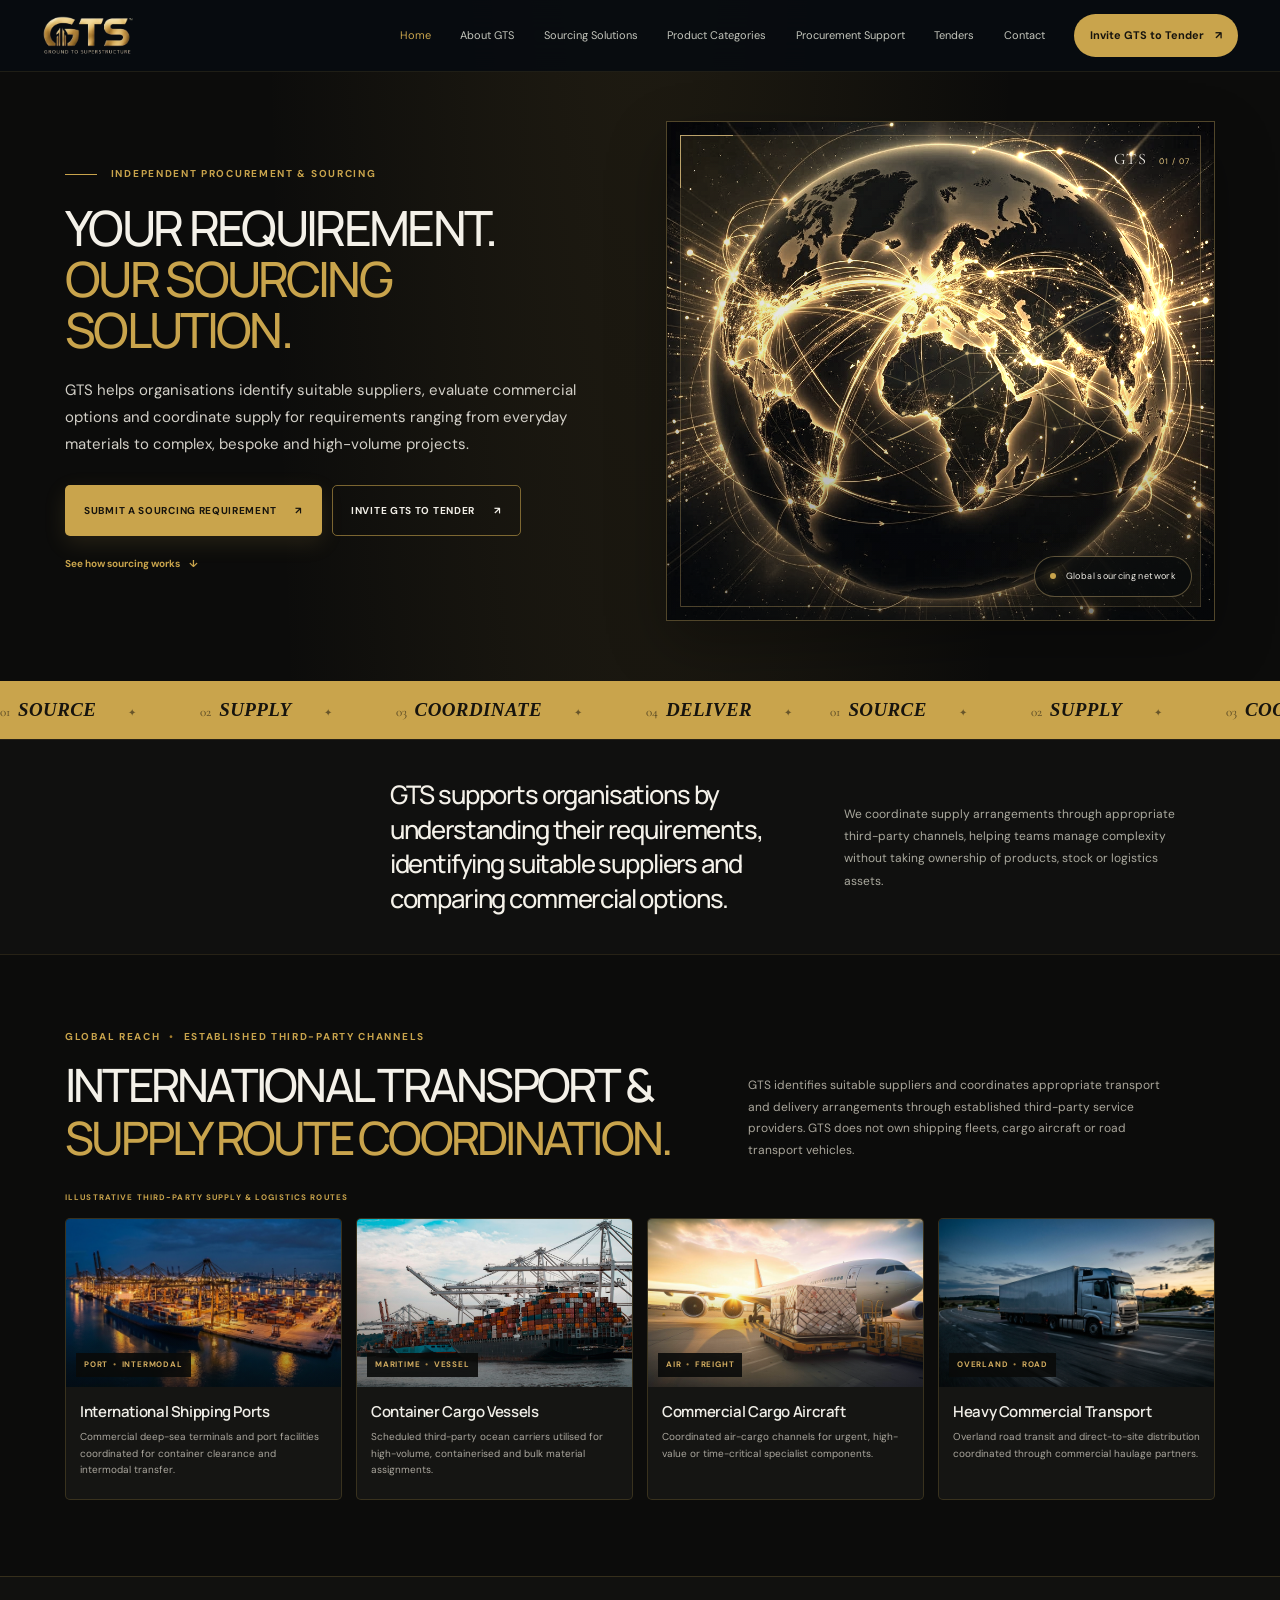
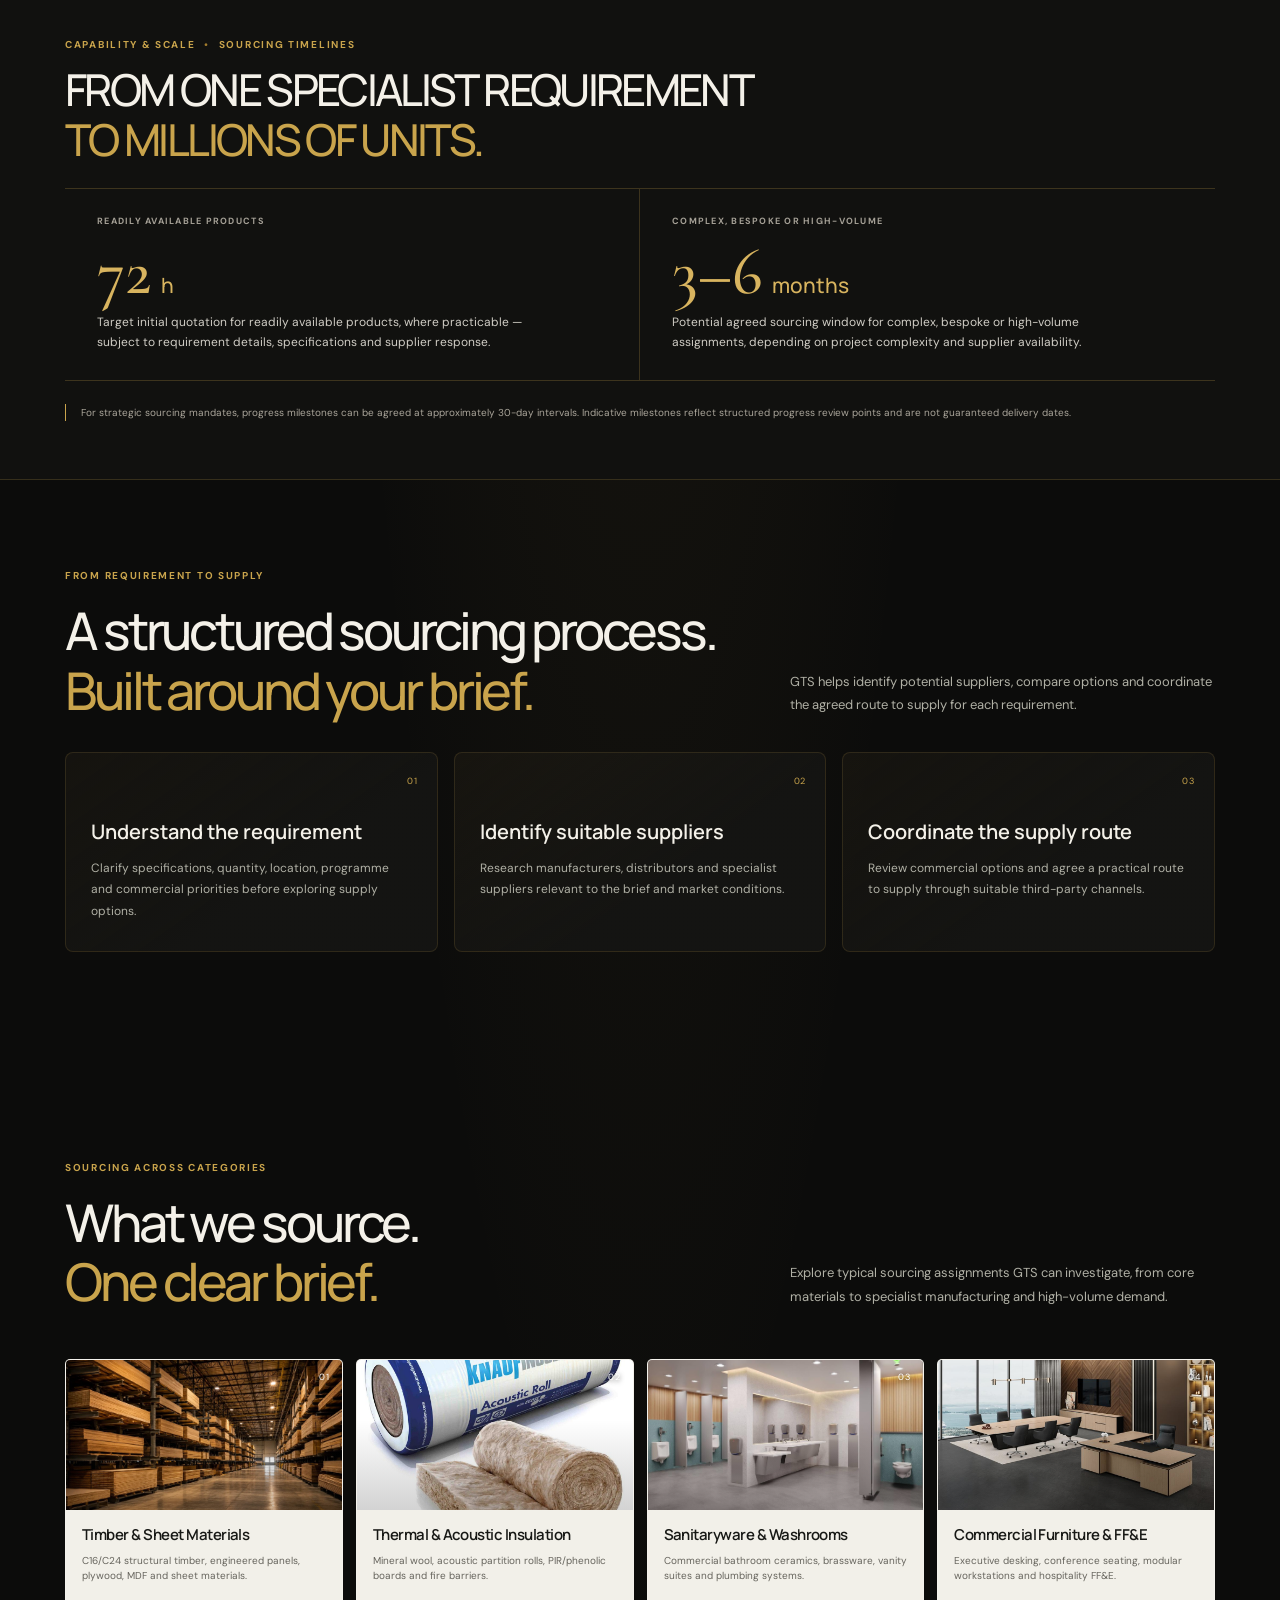
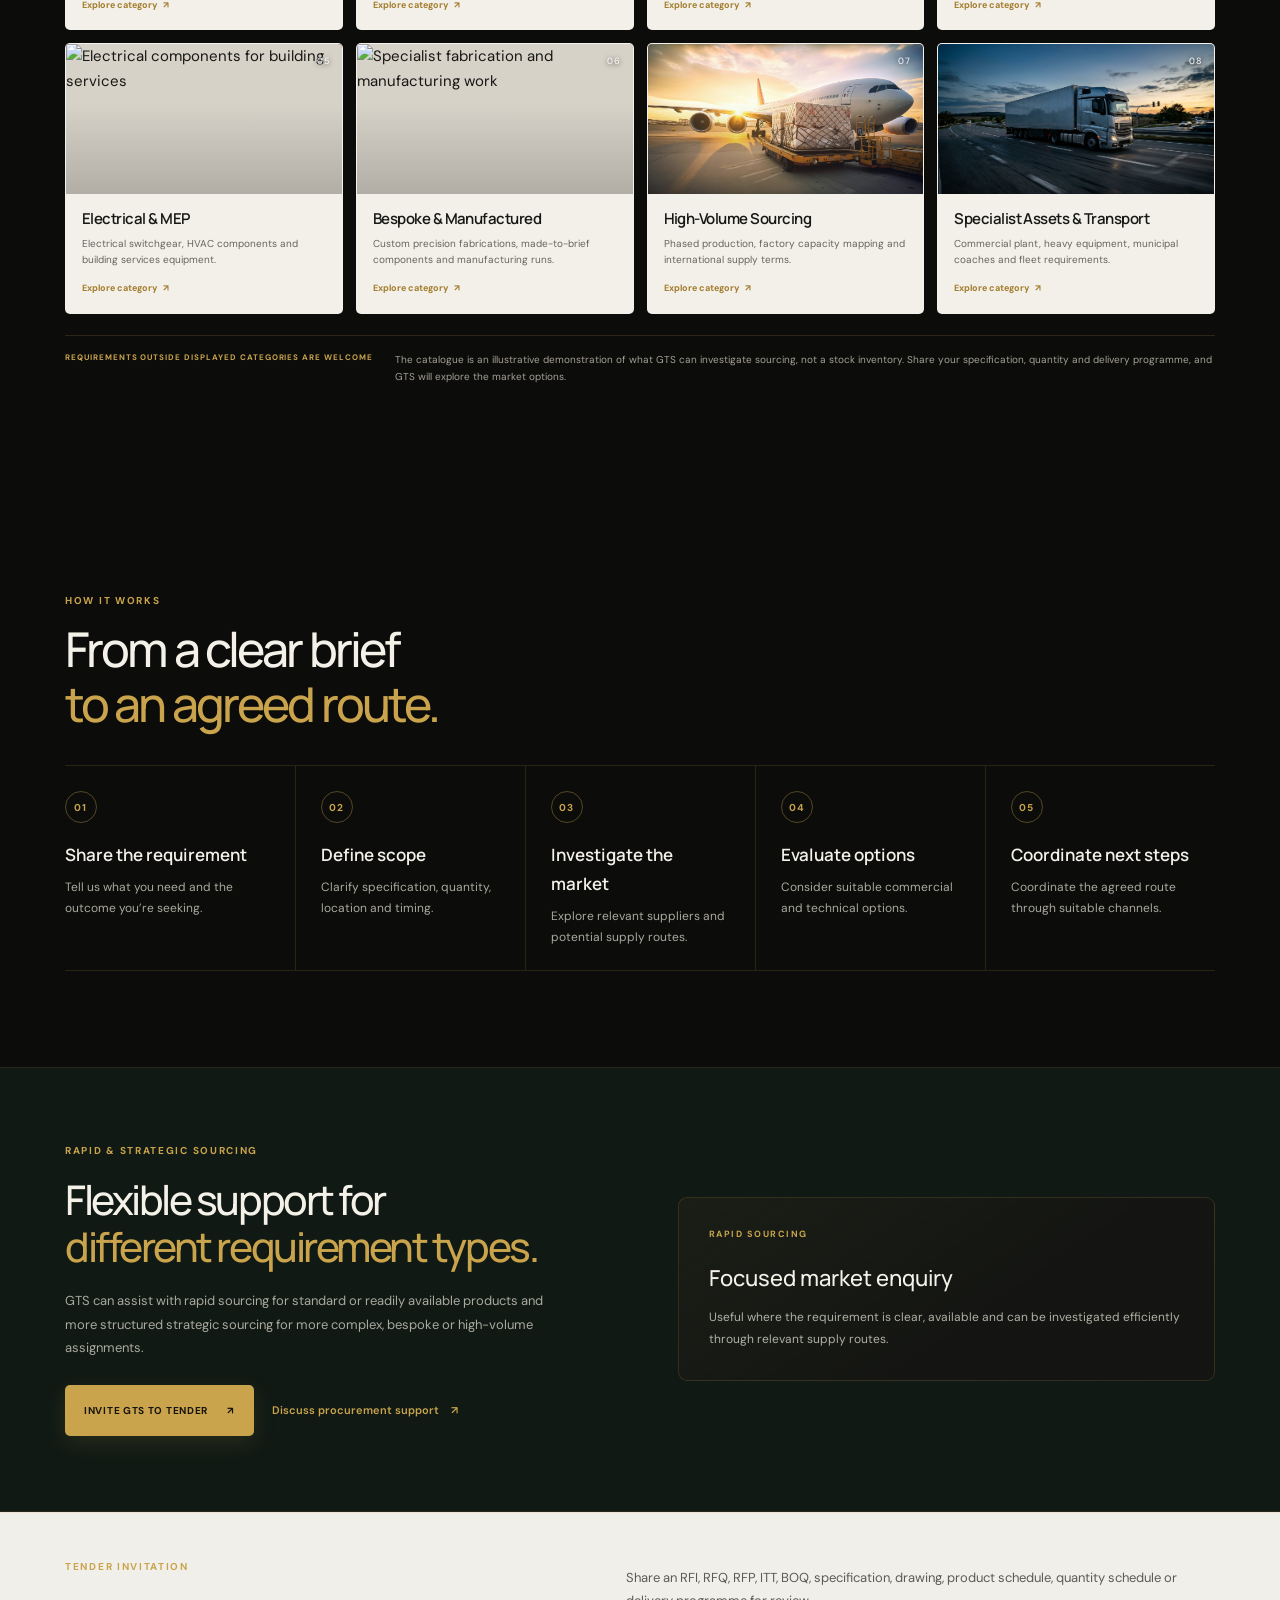
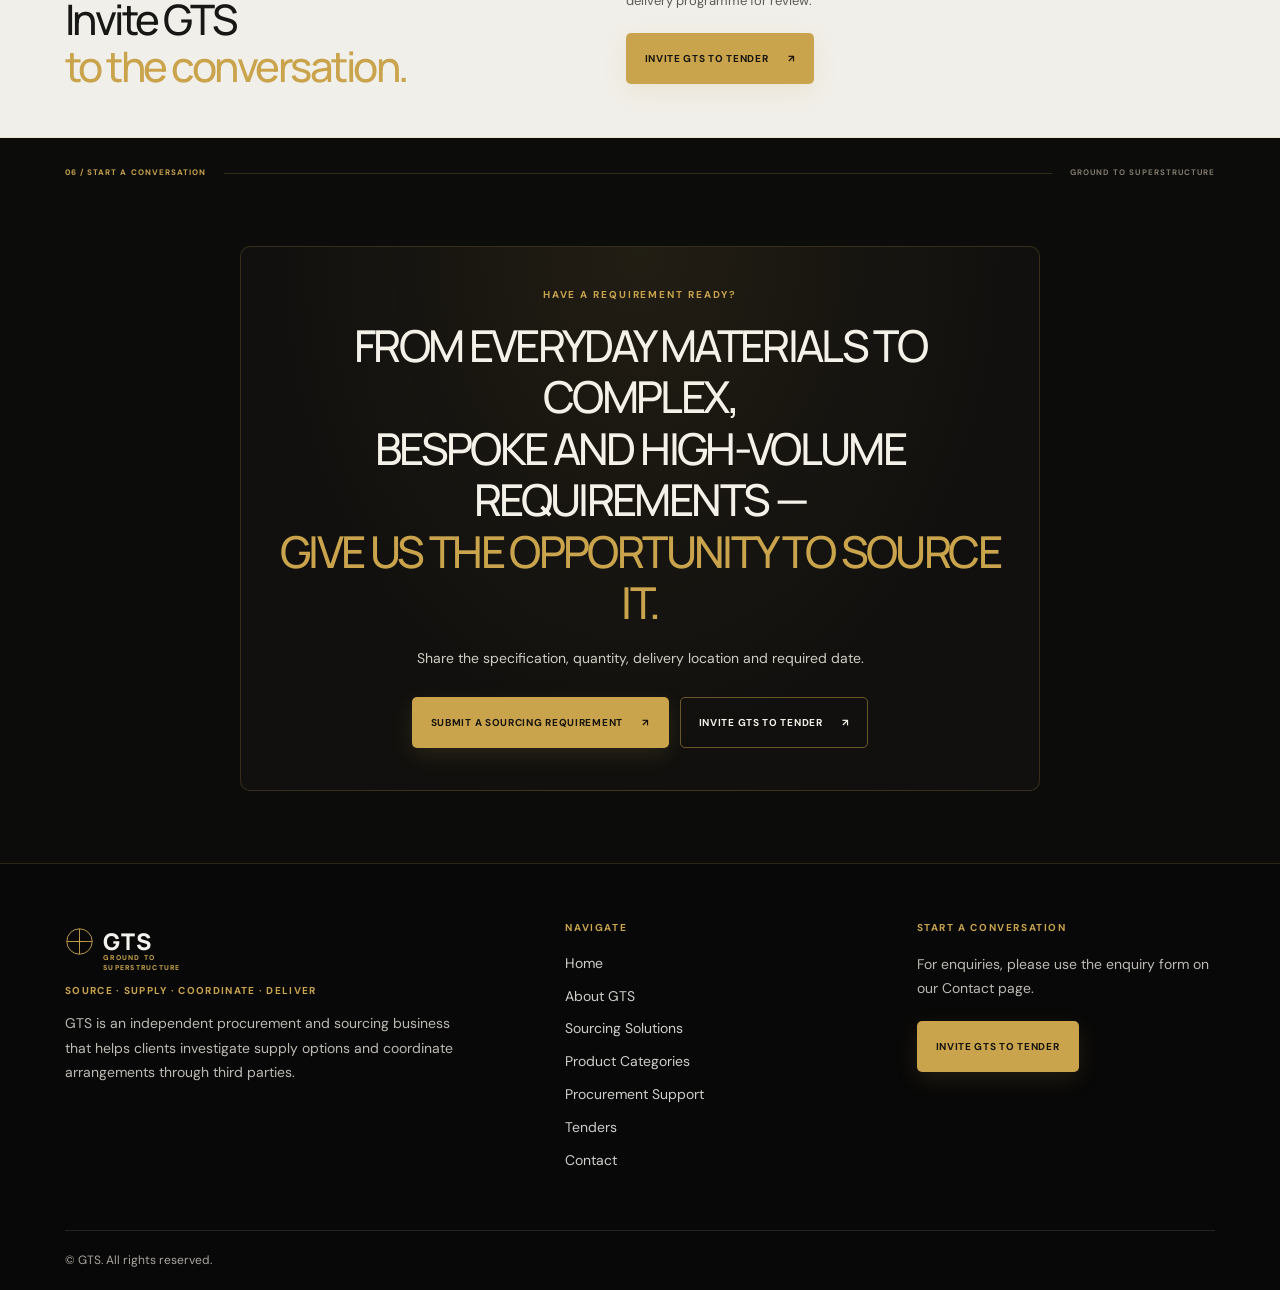
==== commit 5bc964f0: "Replace port and truck images: new cinematic unbranded shipping port terminal and HGV highway shots" ====
--- a/index.html
+++ b/index.html
@@ -23,7 +23,7 @@
 <body class="home-page">
   <a class="skip-link" href="#main">Skip to content</a>
   <header class="site-header">
-    <a class="brand" href="index.html" aria-label="Ground to Superstructure home"><img class="brand-logo" src="images/gts-logo.png" alt="Ground to Superstructure" width="135" height="56"></a>
+    <a class="brand" href="#home" aria-label="Ground to Superstructure home"><img class="brand-logo" src="images/gts-logo-header.png" alt="Ground to Superstructure" width="116" height="48"></a>
     <button class="menu-toggle" type="button" aria-expanded="false" aria-controls="site-nav" aria-label="Open navigation">
       <span></span><span></span>
     </button>
@@ -41,9 +41,9 @@
 
   <main id="main">
     <section class="hero section-shell" id="home">
-      <div class="hero-copy js-reveal">
+      <div class="hero-copy">
         <p class="eyebrow"><span class="eyebrow-line"></span> INDEPENDENT PROCUREMENT &amp; SOURCING</p>
-        <h1 class="js-reveal">Your Requirement.<br><span class="text-gold-gradient">Our Sourcing Solution.</span></h1>
+        <h1>Your Requirement.<br><span>Our Sourcing Solution.</span></h1>
         <p class="hero-subtitle">GTS helps organisations identify suitable suppliers, evaluate commercial options and coordinate supply for requirements ranging from everyday materials to complex, bespoke and high-volume projects.</p>
         <div class="hero-actions">
           <a class="button button-gold" href="contact.html#requirement-form">Submit a Sourcing Requirement <span aria-hidden="true">↗</span></a>
@@ -51,90 +51,44 @@
         </div>
         <a class="hero-text-link" href="#how-it-works">See how sourcing works <span aria-hidden="true">↓</span></a>
       </div>
-      <figure class="hero-art js-reveal-right" aria-label="GTS Global Sourcing and Procurement Network">
-        <img class="hero-art-globe" src="images/global-sourcing-network.jpg" alt="Global sourcing routes and supplier networks connecting worldwide trade hubs, representing GTS's independent procurement reach" width="1024" height="1024" fetchpriority="high">
-        
-        <svg class="network-art" viewBox="0 0 1024 1024" aria-hidden="true" focusable="false">
-          <defs>
-            <linearGradient id="route-beam-gold" x1="0%" y1="0%" x2="100%" y2="0%">
-              <stop offset="0%" stop-color="#c9a44c" stop-opacity="0"/>
-              <stop offset="50%" stop-color="#f5d58a" stop-opacity="0.95"/>
-              <stop offset="100%" stop-color="#c9a44c" stop-opacity="0"/>
-            </linearGradient>
-            <radialGradient id="hub-pulse-glow" cx="50%" cy="50%" r="50%">
-              <stop offset="0%" stop-color="#f5d58a" stop-opacity="0.8"/>
-              <stop offset="60%" stop-color="#c9a44c" stop-opacity="0.3"/>
-              <stop offset="100%" stop-color="#c9a44c" stop-opacity="0"/>
-            </radialGradient>
-          </defs>
-
-          <!-- Subtle outer orbital tracking ring aligned with the globe -->
-          <circle class="hero-orbit-track" cx="575" cy="468" r="448" fill="none"/>
-
-          <!-- Primary Sourcing Corridors matching the globe's natural geography -->
-          <g class="hero-sourcing-routes" fill="none">
-            <!-- Transatlantic Corridor: North America to UK / Europe -->
-            <path class="sourcing-route-base" d="M 230 392 C 340 310, 480 320, 583 364"/>
-            <path class="sourcing-route-flow" d="M 230 392 C 340 310, 480 320, 583 364"/>
-
-            <!-- Euro-Middle East Corridor: Europe to Gulf / Dubai -->
-            <path class="sourcing-route-base" d="M 618 359 C 690 365, 745 385, 797 431"/>
-            <path class="sourcing-route-flow sourcing-flow-delay-1" d="M 618 359 C 690 365, 745 385, 797 431"/>
-
-            <!-- Mediterranean to Africa Corridor -->
-            <path class="sourcing-route-base" d="M 558 410 C 535 480, 545 550, 580 608"/>
-            <path class="sourcing-route-flow sourcing-flow-delay-2" d="M 558 410 C 535 480, 545 550, 580 608"/>
-          </g>
-
-          <!-- Strategic Procurement Hubs (Gentle breathing pulses at key trade capitals) -->
-          <g class="hero-sourcing-hubs">
-            <!-- London / Europe Hub -->
-            <g class="hub-marker" transform="translate(583, 364)">
-              <circle class="hub-pulse" r="18" fill="url(#hub-pulse-glow)"/>
-              <circle class="hub-core" r="3.5"/>
-            </g>
-
-            <!-- North America East Coast Hub -->
-            <g class="hub-marker" transform="translate(230, 392)">
-              <circle class="hub-pulse hub-pulse-delay-1" r="16" fill="url(#hub-pulse-glow)"/>
-              <circle class="hub-core" r="3"/>
-            </g>
-
-            <!-- Middle East / Gulf Hub -->
-            <g class="hub-marker" transform="translate(797, 431)">
-              <circle class="hub-pulse hub-pulse-delay-2" r="16" fill="url(#hub-pulse-glow)"/>
-              <circle class="hub-core" r="3"/>
-            </g>
-
-            <!-- West Africa Trade Hub -->
-            <g class="hub-marker" transform="translate(580, 608)">
-              <circle class="hub-pulse hub-pulse-delay-3" r="14" fill="url(#hub-pulse-glow)"/>
-              <circle class="hub-core" r="2.5"/>
-            </g>
-          </g>
-        </svg>
-
-        <div class="hero-art-frame" aria-hidden="true"></div>
-
-        <!-- Coordinated Third-Party Logistics & Sourcing Card -->
-        <div class="hero-trade-inset">
-          <div class="trade-inset-thumb">
-            <img src="images/international-shipping-port.jpg" alt="Commercial shipping terminal representing third-party supply routes" loading="lazy">
-            <span class="trade-thumb-badge" aria-hidden="true">GLOBAL ROUTES</span>
-          </div>
-          <div class="trade-inset-info">
-            <span class="trade-inset-tag">COORDINATED SOURCING</span>
-            <p class="trade-inset-title">Third-Party Logistics Channels</p>
-            <p class="trade-inset-desc">Connecting clients with verified suppliers and third-party freight carriers worldwide.</p>
-          </div>
-        </div>
-
-        <figcaption class="art-caption">
-          <span class="caption-dot" aria-hidden="true"></span>
-          <span>Independent Procurement &amp; Sourcing</span>
-        </figcaption>
-
-        <span class="hero-art-index" aria-hidden="true">GTS <span>01 / 07</span></span>
+      <figure class="hero-art">
+      <img src="images/gold-globe-network.jpg" alt="Global sourcing network representing worldwide supply reach" fetchpriority="high">
+      <svg class="network-art" viewBox="0 0 620 570" aria-hidden="true" focusable="false">
+        <defs>
+          <radialGradient id="home-network-glow"><stop stop-color="#c9a44c" stop-opacity=".19"/><stop offset=".58" stop-color="#c9a44c" stop-opacity=".045"/><stop offset="1" stop-color="#c9a44c" stop-opacity="0"/></radialGradient>
+          <linearGradient id="home-network-route-gradient" x1="0" y1="0" x2="1" y2="1"><stop stop-color="#c9a44c" stop-opacity=".78"/><stop offset="1" stop-color="#c9a44c" stop-opacity=".14"/></linearGradient>
+        </defs>
+        <circle class="network-aura" cx="310" cy="280" r="245" fill="url(#home-network-glow)"/>
+        <g class="network-lattice" fill="none">
+          <path d="m94 160 94-28 79 56 105-45 133 31M81 269l92-61 94-20 92 46 154-61M91 388l74-43 102-10 112 32 139-22M188 132l-15 76 14 95-22 42M267 188l-12 72 12 75M372 143l-13 91 8 88 22 45M505 174l-52 60 60 69-55 42M94 160l79 48 82 52 114 0 144-86M81 269l92 34 82-43 112 0 140 43 70 0M91 388l82-85 82-43 112 0 84 85 57 43"/>
+          <path class="network-lattice-dash" d="M126 116c76 45 131 89 158 144m205-144c-77 46-132 90-159 144M122 430c79-48 132-105 162-170m204 172c-79-48-133-104-162-169M174 208c63 20 103 41 136 72s74 54 119 23M165 345c75-25 115-47 145-65s78-44 143-46"/>
+        </g>
+        <g class="network-routes" fill="none">
+          <path class="network-route" d="M310 280C310 211 310 143 310 88"/>
+          <path class="network-route" d="M310 280C365 237 423 197 476 177"/>
+          <path class="network-route" d="M310 280C365 323 423 363 476 383"/>
+          <path class="network-route" d="M310 280C310 350 310 418 310 470"/>
+          <path class="network-route" d="M310 280C255 323 197 363 144 383"/>
+          <path class="network-route" d="M310 280C255 237 197 197 144 177"/>
+          <path class="network-route network-route-cross" d="M144 177C218 139 402 139 476 177M476 177C525 248 525 312 476 383M476 383C402 421 218 421 144 383M144 383C95 312 95 248 144 177"/>
+          <path class="network-route network-route-trace" pathLength="1" d="M144 177C209 236 248 252 310 280S414 345 476 383"/>
+          <path class="network-route network-route-trace network-route-trace-alt" pathLength="1" d="M476 177C410 236 372 252 310 280S207 345 144 383"/>
+        </g>
+        <g class="network-points">
+          <circle cx="211" cy="122" r="2"/><circle cx="409" cy="122" r="2"/><circle cx="508" cy="280" r="2"/>
+          <circle cx="409" cy="438" r="2"/><circle cx="211" cy="438" r="2"/><circle cx="112" cy="280" r="2"/>
+          <circle cx="210" cy="199" r="1.5"/><circle cx="410" cy="199" r="1.5"/><circle cx="414" cy="360" r="1.5"/>
+          <circle cx="206" cy="360" r="1.5"/><circle cx="310" cy="118" r="1.5"/><circle cx="310" cy="442" r="1.5"/>
+          <circle cx="188" cy="132" r="2.5"/><circle cx="267" cy="188" r="2.5"/><circle cx="372" cy="143" r="2.5"/>
+          <circle cx="173" cy="208" r="2.5"/><circle cx="359" cy="234" r="2.5"/><circle cx="453" cy="234" r="2.5"/>
+          <circle cx="173" cy="303" r="2.5"/><circle cx="255" cy="260" r="2.5"/><circle cx="367" cy="305" r="2.5"/>
+          <circle cx="165" cy="345" r="2.5"/><circle cx="267" cy="335" r="2.5"/><circle cx="379" cy="367" r="2.5"/>
+          <circle class="network-node-pulse" cx="390" cy="228" r="3"/><circle class="network-node-pulse network-node-pulse-delay" cx="230" cy="332" r="3"/>
+        </g>
+      </svg>
+      <div class="hero-art-frame" aria-hidden="true"></div>
+      <figcaption class="art-caption"><span class="caption-dot"></span> Global sourcing network</figcaption>
+      <span class="hero-art-index" aria-hidden="true">GTS <span>01 / 07</span></span>
       </figure>
     </section>
 
@@ -157,111 +111,58 @@
 
     <section class="intro-band" id="about">
       <div class="section-shell intro-grid">
-        <p class="eyebrow">INDEPENDENT SOURCING &bull; 35 YEARS OF PROCUREMENT EXPERIENCE</p>
-        <div class="intro-statement-block">
-          <h2>YOUR REQUIREMENT.<br><span>OUR SOURCING SOLUTION.</span></h2>
-          <p class="intro-statement">Drawing upon 35 years of procurement experience, GTS operates as an independent, procurement-led sourcing and supply enterprise. We investigate manufacturers and connect clients with commercial supply opportunities &mdash; without owning physical factories, warehouses, inventory, or transport fleets.</p>
-        </div>
-        <div class="intro-pillars-grid js-stagger">
-          <div class="intro-pillar">
-            <span class="pillar-num">01</span>
-            <h3>Manufacturer &amp; Supplier Identification</h3>
-            <p>Researching vetted international and domestic manufacturers tailored to your exact specification.</p>
+        <p class="eyebrow">A MORE STRUCTURED APPROACH TO SOURCING</p>
+        <p class="intro-statement">GTS supports organisations by understanding their requirements, identifying suitable suppliers and comparing commercial options.</p>
+        <p class="intro-detail">We coordinate supply arrangements through appropriate third-party channels, helping teams manage complexity without taking ownership of products, stock or logistics assets.</p>
+      </div>
+    </section>
+
+    <section class="home-logistics-section" aria-labelledby="home-logistics-title">
+      <div class="section-shell">
+        <div class="home-logistics-heading">
+          <div>
+            <p class="eyebrow">GLOBAL REACH <span class="eyebrow-separator">•</span> ESTABLISHED THIRD-PARTY CHANNELS</p>
+            <h2 id="home-logistics-title">International transport &amp;<br><span>supply route coordination.</span></h2>
           </div>
-          <div class="intro-pillar">
-            <span class="pillar-num">02</span>
-            <h3>Market Opportunity Research</h3>
-            <p>Exploring diverse, competitive commercial supply options across global and regional markets.</p>
-          </div>
-          <div class="intro-pillar">
-            <span class="pillar-num">03</span>
-            <h3>Commercial Terms &amp; Negotiation</h3>
-            <p>Evaluating and negotiating competitive terms, volume tiers, lead times, and payment structures.</p>
-          </div>
-          <div class="intro-pillar">
-            <span class="pillar-num">04</span>
-            <h3>Third-Party Supply Coordination</h3>
-            <p>Coordinating agreed supply arrangements and managing delivery through established third-party channels.</p>
-          </div>
-        </div>
-      </div>
-    </section>
-
-    <section class="transport-review-section" id="third-party-logistics" aria-labelledby="transport-review-title">
-      <div class="section-shell">
-        <div class="transport-header">
-          <div class="review-status-pill">
-            <span class="review-status-dot"></span>
-            <span>FOR CLIENT REVIEW &mdash; PENDING APPROVAL</span>
-          </div>
-          <p class="eyebrow">GLOBAL REACH &bull; ESTABLISHED THIRD-PARTY CHANNELS</p>
-          <h2 id="transport-review-title">International Transport &amp;<br><span>Supply Route Coordination.</span></h2>
-          <div class="transport-notice-banner">
-            <p class="transport-notice-title">ILLUSTRATIVE THIRD-PARTY SUPPLY &amp; LOGISTICS ROUTES</p>
-            <p class="transport-notice-copy">GTS identifies suitable manufacturers and suppliers and coordinates appropriate transport and delivery arrangements through established third-party service providers. GTS does not own shipping fleets, cargo aircraft, or road transport vehicles.</p>
-          </div>
-        </div>
-        <div class="transport-gallery-grid js-stagger">
-          <figure class="transport-card">
-            <div class="transport-visual-wrap">
-              <img src="images/international-shipping-port.jpg" alt="Commercial deep-water shipping port terminal with container cranes" loading="lazy">
-              <span class="transport-type-tag">PORT &bull; INTERMODAL</span>
-            </div>
-            <figcaption class="transport-caption">
-              <h3>International Shipping Ports</h3>
-              <p>Commercial deep-sea terminals and port facilities coordinated for container clearance and intermodal transfer.</p>
-            </figcaption>
-          </figure>
-          <figure class="transport-card">
-            <div class="transport-visual-wrap">
-              <img src="images/container-cargo-vessel.jpg" alt="Modern container cargo vessel at sea transporting volume freight" loading="lazy">
-              <span class="transport-type-tag">MARITIME &bull; VESSEL</span>
-            </div>
-            <figcaption class="transport-caption">
-              <h3>Container Cargo Vessels</h3>
-              <p>Scheduled third-party ocean carriers utilized for high-volume, containerised, and bulk material assignments.</p>
-            </figcaption>
-          </figure>
-          <figure class="transport-card">
-            <div class="transport-visual-wrap">
-              <img src="images/air-freight-transport.jpg" alt="Commercial cargo aircraft in flight for international air freight" loading="lazy">
-              <span class="transport-type-tag">AIR &bull; FREIGHT</span>
-            </div>
-            <figcaption class="transport-caption">
-              <h3>Commercial Cargo Aircraft</h3>
-              <p>Coordinated air-cargo channels for urgent, high-value, or time-critical specialist components.</p>
-            </figcaption>
-          </figure>
-          <figure class="transport-card">
-            <div class="transport-visual-wrap">
-              <img src="images/commercial-transport-truck.jpg" alt="Heavy commercial transport truck on highway for overland freight distribution" loading="lazy">
-              <span class="transport-type-tag">OVERLAND &bull; ROAD</span>
-            </div>
-            <figcaption class="transport-caption">
-              <h3>Heavy Commercial Transport</h3>
-              <p>Overland road transit and direct-to-site distribution coordinated through vetted commercial haulage partners.</p>
-            </figcaption>
-          </figure>
-        </div>
-      </div>
-    </section>
-
+          <p>GTS identifies suitable suppliers and coordinates appropriate transport and delivery arrangements through established third-party service providers. GTS does not own shipping fleets, cargo aircraft or road transport vehicles.</p>
+        </div>
+        <p class="home-logistics-label">ILLUSTRATIVE THIRD-PARTY SUPPLY &amp; LOGISTICS ROUTES</p>
+        <div class="home-logistics-grid">
+          <article class="home-logistics-card">
+            <figure><img src="images/shipping-port-terminal.jpg" alt="International deep-water container terminal at dusk with gantry cranes and cargo vessels" loading="lazy"><figcaption>PORT <span>•</span> INTERMODAL</figcaption></figure>
+            <div><h3>International Shipping Ports</h3><p>Commercial deep-sea terminals and port facilities coordinated for container clearance and intermodal transfer.</p></div>
+          </article>
+          <article class="home-logistics-card">
+            <figure><img src="images/container-cargo-vessel.jpg" alt="Modern container cargo vessel at sea transporting volume freight" loading="lazy"><figcaption>MARITIME <span>•</span> VESSEL</figcaption></figure>
+            <div><h3>Container Cargo Vessels</h3><p>Scheduled third-party ocean carriers utilised for high-volume, containerised and bulk material assignments.</p></div>
+          </article>
+          <article class="home-logistics-card">
+            <figure><img src="images/air-freight-transport.jpg" alt="Commercial cargo aircraft prepared for international air freight" loading="lazy"><figcaption>AIR <span>•</span> FREIGHT</figcaption></figure>
+            <div><h3>Commercial Cargo Aircraft</h3><p>Coordinated air-cargo channels for urgent, high-value or time-critical specialist components.</p></div>
+          </article>
+          <article class="home-logistics-card">
+            <figure><img src="images/commercial-transport-truck.jpg" alt="Heavy commercial transport truck on a highway" loading="lazy"><figcaption>OVERLAND <span>•</span> ROAD</figcaption></figure>
+            <div><h3>Heavy Commercial Transport</h3><p>Overland road transit and direct-to-site distribution coordinated through commercial haulage partners.</p></div>
+          </article>
+        </div>
+      </div>
+    </section>
 
     <section class="home-capability-scale" aria-labelledby="capability-scale-title">
       <div class="section-shell">
         <div class="home-capability-scale-heading">
-          <p class="eyebrow">CAPABILITY &amp; SCALE &bull; SOURCING TIMELINES</p>
+          <p class="eyebrow">CAPABILITY &amp; SCALE <span class="eyebrow-separator">•</span> SOURCING TIMELINES</p>
           <h2 id="capability-scale-title">FROM ONE SPECIALIST REQUIREMENT<br><span>TO MILLIONS OF UNITS.</span></h2>
         </div>
-        <div class="home-capability-scale-grid js-stagger">
+        <div class="home-capability-scale-grid">
           <article class="home-capability-metric">
             <p class="home-capability-kicker">READILY AVAILABLE PRODUCTS</p>
             <p class="home-capability-number"><strong>72</strong><span>h</span></p>
-            <p class="home-capability-description">Target initial quotation for readily available products, where practicable &mdash; subject to requirement details, specifications and supplier response.</p>
+            <p class="home-capability-description">Target initial quotation for readily available products, where practicable — subject to requirement details, specifications and supplier response.</p>
           </article>
           <article class="home-capability-metric">
             <p class="home-capability-kicker">COMPLEX, BESPOKE OR HIGH-VOLUME</p>
-            <p class="home-capability-number"><strong>3&ndash;6</strong><span>months</span></p>
+            <p class="home-capability-number"><strong>3–6</strong><span>months</span></p>
             <p class="home-capability-description">Potential agreed sourcing window for complex, bespoke or high-volume assignments, depending on project complexity and supplier availability.</p>
           </article>
         </div>
@@ -270,11 +171,11 @@
     </section>
 
     <section class="help-section section-shell" id="how-gts-helps">
-      <div class="section-heading js-reveal">
+      <div class="section-heading">
         <div><p class="eyebrow">FROM REQUIREMENT TO SUPPLY</p><h2>A structured sourcing process.<br><span>Built around your brief.</span></h2></div>
         <p class="section-lead">GTS helps identify potential suppliers, compare options and coordinate the agreed route to supply for each requirement.</p>
       </div>
-      <div class="help-grid js-stagger">
+      <div class="help-grid">
         <article class="help-card"><span class="card-number">01</span><h3>Understand the requirement</h3><p>Clarify specifications, quantity, location, programme and commercial priorities before exploring supply options.</p></article>
         <article class="help-card"><span class="card-number">02</span><h3>Identify suitable suppliers</h3><p>Research manufacturers, distributors and specialist suppliers relevant to the brief and market conditions.</p></article>
         <article class="help-card"><span class="card-number">03</span><h3>Coordinate the supply route</h3><p>Review commercial options and agree a practical route to supply through suitable third-party channels.</p></article>
@@ -286,22 +187,46 @@
         <div><p class="eyebrow">SOURCING ACROSS CATEGORIES</p><h2>What we source.<br><span>One clear brief.</span></h2></div>
         <p class="section-lead">Explore typical sourcing assignments GTS can investigate, from core materials to specialist manufacturing and high-volume demand.</p>
       </div>
-      <div class="category-grid js-stagger">
-        <article class="category-card"><span class="card-number">01</span><div class="category-icon icon-materials" aria-hidden="true"><span></span><span></span><span></span></div><h3>Timber &amp; Sheet Materials</h3><p>C16/C24 structural timber, engineered panels, plywood, MDF and sheet materials.</p><a href="product-categories.html#timber" aria-label="Explore timber and sheet materials">Explore category <span aria-hidden="true">&#8599;</span></a></article>
-        <article class="category-card"><span class="card-number">02</span><div class="category-icon icon-materials" aria-hidden="true"><span></span><span></span><span></span></div><h3>Thermal &amp; Acoustic Insulation</h3><p>Mineral wool, acoustic partition rolls, PIR/phenolic boards and fire barriers.</p><a href="product-categories.html#insulation" aria-label="Explore insulation">Explore category <span aria-hidden="true">&#8599;</span></a></article>
-        <article class="category-card"><span class="card-number">03</span><div class="category-icon icon-interiors" aria-hidden="true"><span></span><span></span><span></span><span></span></div><h3>Sanitaryware &amp; Washrooms</h3><p>Commercial bathroom ceramics, brassware, vanity suites and plumbing systems.</p><a href="product-categories.html#sanitaryware" aria-label="Explore sanitaryware and washrooms">Explore category <span aria-hidden="true">&#8599;</span></a></article>
-        <article class="category-card"><span class="card-number">04</span><div class="category-icon icon-interiors" aria-hidden="true"><span></span><span></span><span></span><span></span></div><h3>Commercial Furniture &amp; FF&amp;E</h3><p>Executive desking, conference seating, modular workstations and hospitality FF&amp;E.</p><a href="product-categories.html#furniture" aria-label="Explore commercial furniture and FF&E">Explore category <span aria-hidden="true">&#8599;</span></a></article>
-        <article class="category-card"><span class="card-number">05</span><div class="category-icon icon-electrical" aria-hidden="true"><span></span><span></span><span></span></div><h3>Electrical &amp; MEP</h3><p>Electrical switchgear, HVAC components and building services equipment.</p><a href="product-categories.html#electrical" aria-label="Explore electrical and MEP products">Explore category <span aria-hidden="true">&#8599;</span></a></article>
-        <article class="category-card"><span class="card-number">06</span><div class="category-icon icon-bespoke" aria-hidden="true"><span></span><span></span><span></span></div><h3>Bespoke &amp; Manufactured</h3><p>Custom precision fabrications, made-to-brief components and manufacturing runs.</p><a href="product-categories.html#bespoke" aria-label="Explore bespoke and manufactured products">Explore category <span aria-hidden="true">&#8599;</span></a></article>
-        <article class="category-card"><span class="card-number">07</span><div class="category-icon icon-volume" aria-hidden="true"><span></span><span></span><span></span><span></span></div><h3>High-Volume Sourcing</h3><p>Phased production, factory capacity mapping and international supply terms.</p><a href="product-categories.html#volume" aria-label="Explore high-volume sourcing">Explore category <span aria-hidden="true">&#8599;</span></a></article>
-        <article class="category-card"><span class="card-number">08</span><div class="category-icon icon-assets" aria-hidden="true"><span></span><span></span><span></span><span></span></div><h3>Specialist Assets &amp; Transport</h3><p>Commercial plant, heavy equipment, municipal coaches and fleet requirements.</p><a href="product-categories.html#assets" aria-label="Explore major assets and transport">Explore category <span aria-hidden="true">&#8599;</span></a></article>
-      </div>
-      <p class="category-footnote"><strong>REQUIREMENTS OUTSIDE DISPLAYED CATEGORIES ARE WELCOME</strong><span>The catalogue is an illustrative demonstration of what GTS can investigate sourcing, not a stock inventory. Share your specification, quantity and delivery programme, and GTS will explore the market options.</span></p>
+      <div class="category-grid">
+        <article class="category-card">
+          <figure class="category-card-visual"><img src="images/timber-sheet-materials.jpg" alt="Timber and sheet materials stored in a warehouse" loading="lazy"><span class="card-number">01</span></figure>
+          <div class="category-card-content"><h3>Timber &amp; Sheet Materials</h3><p>C16/C24 structural timber, engineered panels, plywood, MDF and sheet materials.</p><a href="product-categories.html#construction">Explore category <span aria-hidden="true">↗</span></a></div>
+        </article>
+        <article class="category-card">
+          <figure class="category-card-visual"><img src="images/thermal-acoustic-insulation.jpg" alt="Thermal and acoustic insulation materials" loading="lazy"><span class="card-number">02</span></figure>
+          <div class="category-card-content"><h3>Thermal &amp; Acoustic Insulation</h3><p>Mineral wool, acoustic partition rolls, PIR/phenolic boards and fire barriers.</p><a href="product-categories.html#construction">Explore category <span aria-hidden="true">↗</span></a></div>
+        </article>
+        <article class="category-card">
+          <figure class="category-card-visual"><img src="images/sanitaryware-washrooms.jpg" alt="Commercial sanitaryware and washroom fittings" loading="lazy"><span class="card-number">03</span></figure>
+          <div class="category-card-content"><h3>Sanitaryware &amp; Washrooms</h3><p>Commercial bathroom ceramics, brassware, vanity suites and plumbing systems.</p><a href="product-categories.html#interiors">Explore category <span aria-hidden="true">↗</span></a></div>
+        </article>
+        <article class="category-card">
+          <figure class="category-card-visual"><img src="images/commercial-furniture-ffe.jpg" alt="Commercial furniture in a modern meeting room" loading="lazy"><span class="card-number">04</span></figure>
+          <div class="category-card-content"><h3>Commercial Furniture &amp; FF&amp;E</h3><p>Executive desking, conference seating, modular workstations and hospitality FF&amp;E.</p><a href="product-categories.html#interiors">Explore category <span aria-hidden="true">↗</span></a></div>
+        </article>
+        <article class="category-card">
+          <figure class="category-card-visual"><img src="https://images.unsplash.com/photo-1518770660439-4636190af475?auto=format&amp;fit=crop&amp;w=900&amp;q=82" alt="Electrical components for building services" loading="lazy"><span class="card-number">05</span></figure>
+          <div class="category-card-content"><h3>Electrical &amp; MEP</h3><p>Electrical switchgear, HVAC components and building services equipment.</p><a href="product-categories.html#electrical">Explore category <span aria-hidden="true">↗</span></a></div>
+        </article>
+        <article class="category-card">
+          <figure class="category-card-visual"><img src="https://images.unsplash.com/photo-1504917595217-d4dc5ebe6122?auto=format&amp;fit=crop&amp;w=900&amp;q=82" alt="Specialist fabrication and manufacturing work" loading="lazy"><span class="card-number">06</span></figure>
+          <div class="category-card-content"><h3>Bespoke &amp; Manufactured</h3><p>Custom precision fabrications, made-to-brief components and manufacturing runs.</p><a href="product-categories.html#bespoke">Explore category <span aria-hidden="true">↗</span></a></div>
+        </article>
+        <article class="category-card">
+          <figure class="category-card-visual"><img src="images/air-freight-transport.jpg" alt="Cargo aircraft for high-volume sourcing and transport" loading="lazy"><span class="card-number">07</span></figure>
+          <div class="category-card-content"><h3>High-Volume Sourcing</h3><p>Phased production, factory capacity mapping and international supply terms.</p><a href="product-categories.html#volume">Explore category <span aria-hidden="true">↗</span></a></div>
+        </article>
+        <article class="category-card">
+          <figure class="category-card-visual"><img src="images/commercial-transport-truck.jpg" alt="Heavy commercial transport truck on a road" loading="lazy"><span class="card-number">08</span></figure>
+          <div class="category-card-content"><h3>Specialist Assets &amp; Transport</h3><p>Commercial plant, heavy equipment, municipal coaches and fleet requirements.</p><a href="product-categories.html#assets">Explore category <span aria-hidden="true">↗</span></a></div>
+        </article>
+      </div>
+      <div class="home-category-footnote"><strong>REQUIREMENTS OUTSIDE DISPLAYED CATEGORIES ARE WELCOME</strong><p>The catalogue is an illustrative demonstration of what GTS can investigate sourcing, not a stock inventory. Share your specification, quantity and delivery programme, and GTS will explore the market options.</p></div>
     </section>
 
     <section class="sourcing-section section-shell" id="how-it-works">
       <div class="sourcing-heading"><p class="eyebrow">HOW IT WORKS</p><h2>From a clear brief<br><span>to an agreed route.</span></h2></div>
-      <div class="sourcing-steps homepage-process js-stagger">
+      <div class="sourcing-steps homepage-process">
         <article class="sourcing-step"><div class="step-mark"><span class="step-number">01</span></div><h3>Share the requirement</h3><p>Tell us what you need and the outcome you’re seeking.</p></article>
         <article class="sourcing-step"><div class="step-mark"><span class="step-number">02</span></div><h3>Define scope</h3><p>Clarify specification, quantity, location and timing.</p></article>
         <article class="sourcing-step"><div class="step-mark"><span class="step-number">03</span></div><h3>Investigate the market</h3><p>Explore relevant suppliers and potential supply routes.</p></article>
@@ -355,8 +280,8 @@
   <footer class="gts-footer">
     <div class="section-shell gts-footer-grid">
       <div class="gts-footer-company">
-        <a class="brand footer-brand" href="index.html" aria-label="Ground to Superstructure home"><img class="brand-logo footer-logo" src="images/gts-logo.png" alt="Ground to Superstructure - SOURCE &bull; SUPPLY &bull; COORDINATE &bull; DELIVER" width="160" height="66"></a>
-        
+        <a class="brand" href="index.html" aria-label="Ground to Superstructure home"><span class="gts-footer-emblem" aria-hidden="true"><svg viewBox="0 0 32 32"><circle cx="16" cy="16" r="14"/><path d="M16 2v28M2 16h28M16 12v8M12 16h8"/></svg></span><span class="brand-mark">GTS</span><span class="brand-name">GROUND TO<br>SUPERSTRUCTURE</span></a>
+        <p class="gts-footer-motto">SOURCE · SUPPLY · COORDINATE · DELIVER</p>
         <p>GTS is an independent procurement and sourcing business that helps clients investigate supply options and coordinate arrangements through third parties.</p>
       </div>
       <nav class="gts-footer-navigation" aria-label="Footer navigation"><h2>NAVIGATE</h2><a href="index.html">Home</a><a href="about.html">About GTS</a><a href="sourcing-solutions.html">Sourcing Solutions</a><a href="product-categories.html">Product Categories</a><a href="procurement-support.html">Procurement Support</a><a href="tenders.html">Tenders</a><a href="contact.html">Contact</a></nav>
--- a/styles.css
+++ b/styles.css
@@ -58,7 +58,7 @@
 .hero-actions .button-outline:hover { background: #c9a44c; }
 .quiet-note { max-width: 445px; margin: 17px 0 0; color: #79766e; font-size: 10px; line-height: 1.6; }
 .hero-art { position: relative; min-height: 510px; overflow: hidden; isolation: isolate; }
-.hero-art::before { position: absolute; z-index: -2; inset: 5% -5% 7% 0; background: linear-gradient(90deg, var(--black) 0%, rgba(16,16,15,.72) 18%, rgba(16,16,15,.08) 58%, rgba(16,16,15,.05)), linear-gradient(0deg, rgba(16,16,15,.65), transparent 44%), url("https://images.unsplash.com/photo-1494412519320-aa613dfb7738?auto=format&fit=crop&w=1400&q=85") center / cover; content: ""; }
+.hero-art::before { position: absolute; z-index: -2; inset: 5% -5% 7% 0; background: linear-gradient(90deg, var(--black) 0%, rgba(16,16,15,.72) 18%, rgba(16,16,15,.08) 58%, rgba(16,16,15,.05)), linear-gradient(0deg, rgba(16,16,15,.65), transparent 44%), url("images/gold-globe-network.jpg") center / cover; content: ""; }
 .hero-art::after { position: absolute; z-index: -1; inset: 5% -5% 7% 0; background: linear-gradient(120deg, rgba(13,17,20,.17), rgba(15,13,9,.03) 42%, rgba(9,12,15,.3)); content: ""; }
 .network-art { position: absolute; width: min(78%, 510px); max-width: none; inset: 50% -6% auto auto; transform: translateY(-50%); opacity: .58; mix-blend-mode: screen; }
 .art-orbit { position: absolute; top: 50%; left: 50%; width: 440px; height: 440px; border: 1px solid rgba(201, 164, 76,.1); border-radius: 50%; transform: translate(-50%, -50%); }
@@ -1008,7 +1008,7 @@
   background:
     linear-gradient(90deg, var(--black) 0%, rgba(12, 12, 11, .65) 16%, rgba(12, 12, 11, .12) 54%, rgba(12, 12, 11, .16)),
     linear-gradient(0deg, rgba(12, 12, 11, .65), transparent 45%),
-    url("https://images.unsplash.com/photo-1494412519320-aa613dfb7738?auto=format&fit=crop&w=1400&q=85") center / cover;
+    url("images/gold-globe-network.jpg") center / cover;
 }
 
 .hero-art::after {
@@ -1085,10 +1085,10 @@
   background-image: linear-gradient(0deg, rgba(10, 12, 13, .08), rgba(10, 12, 13, .08)), url("https://images.unsplash.com/photo-1581091226825-a6a2a5aee158?auto=format&fit=crop&w=600&q=80");
 }
 .content-section .category-card:nth-child(5)::after {
-  background-image: linear-gradient(0deg, rgba(10, 12, 13, .1), rgba(10, 12, 13, .1)), url("https://images.pexels.com/photos/39166613/pexels-photo-39166613.jpeg?auto=compress&cs=tinysrgb&w=600");
+  background-image: linear-gradient(0deg, rgba(10, 12, 13, .1), rgba(10, 12, 13, .1)), url("images/timber-sheet-materials.jpg");
 }
 .content-section .category-card:nth-child(6)::after {
-  background-image: linear-gradient(0deg, rgba(10, 12, 13, .1), rgba(10, 12, 13, .1)), url("https://images.unsplash.com/photo-1492144534655-ae79c964c9d7?auto=format&fit=crop&w=600&q=80");
+  background-image: linear-gradient(0deg, rgba(10, 12, 13, .1), rgba(10, 12, 13, .1)), url("https://images.unsplash.com/photo-1581092160562-40aa08e78837?auto=format&fit=crop&w=600&q=80");
 }
 
 .content-section .category-icon { display: none; }
@@ -1174,7 +1174,7 @@
     background:
       linear-gradient(90deg, rgba(12, 12, 11, .14), rgba(12, 12, 11, .1)),
       linear-gradient(0deg, rgba(12, 12, 11, .58), transparent 65%),
-      url("https://images.unsplash.com/photo-1494412519320-aa613dfb7738?auto=format&fit=crop&w=1000&q=80") center / cover;
+      url("images/gold-globe-network.jpg") center / cover;
   }
   .network-art { width: min(72%, 340px); right: -2%; }
   .art-coordinate { top: 8%; }
@@ -3085,204 +3085,61 @@
 .product-categories-hero-visual figcaption { position: absolute; z-index: 1; right: 20px; bottom: 19px; left: 20px; color: #ede9e0; font-size: 9px; font-weight: 700; letter-spacing: .12em; line-height: 1.6; }
 .product-categories-hero-visual figcaption span { color: #d3ad60; }
 
-.product-catalog-section { padding-block: 82px 76px; background: #090a0c; color: #f0ece0; }
+.product-catalog-section { padding-block: 82px 76px; background: #f3f1eb; color: #191a19; }
 .product-catalog-section .section-heading { align-items: end; margin-bottom: 38px; }
-.product-catalog-section .section-heading .eyebrow { color: #c9a44c; }
-/* ── Product Catalog section heading – dark page ── */
-.product-catalog-section .section-heading h2 { color: #f0ece0; }
-.product-catalog-section .section-heading h2 span { color: #c9a44c; }
-.product-catalog-section .section-lead { max-width: 450px; color: #a09c90; }
-
-/* ── Product Categories Page – Premium Dark Card Grid ── */
-.product-categories-page .category-detail-grid {
-  grid-template-columns: repeat(3, minmax(0, 1fr));
-  gap: 22px;
-}
-
-/* Card shell */
+.product-catalog-section .section-heading .eyebrow { color: #92702f; }
+.product-catalog-section .section-heading h2 { color: #191a19; }
+.product-catalog-section .section-heading h2 span { color: #a17b32; }
+.product-catalog-section .section-lead { max-width: 450px; color: #5b5b55; }
+.product-categories-page .category-detail-grid { grid-template-columns: repeat(3, minmax(0, 1fr)); gap: 20px; }
 .product-categories-page .category-detail-grid .category-card {
-  display: flex;
-  flex-direction: column;
   min-height: 0;
   padding: 0;
   overflow: hidden;
-  border: 1px solid rgba(201, 164, 76, .22);
-  border-radius: 8px;
-  background: #0d0e10;
-  box-shadow: 0 8px 32px rgba(0, 0, 0, .45);
+  border: 1px solid rgba(23, 25, 26, .1);
+  border-radius: 6px;
+  background: #fffefa;
+  box-shadow: 0 10px 26px rgba(27, 24, 17, .05);
   transition: transform .24s ease, box-shadow .24s ease, border-color .24s ease;
 }
 
 .product-categories-page .category-detail-grid .category-card:hover {
-  transform: translateY(-6px);
-  border-color: rgba(201, 164, 76, .62);
-  box-shadow: 0 22px 54px rgba(0, 0, 0, .6);
-}
-
-/* Image visual */
-.category-card-visual {
-  position: relative;
-  height: 210px;
-  margin: 0;
-  overflow: hidden;
-  background: #060708;
-  flex-shrink: 0;
-}
-
-.category-card-visual::after {
-  position: absolute;
-  inset: 0;
-  background: linear-gradient(
-    0deg,
-    rgba(5, 6, 8, .82) 0%,
-    rgba(5, 6, 8, .32) 45%,
-    transparent 100%
-  );
-  content: "";
-  pointer-events: none;
-  z-index: 1;
-}
-
-.category-card-visual img {
-  display: block;
-  width: 100%;
-  height: 100%;
-  object-fit: cover;
-  transition: transform .55s ease;
-}
-
-.category-detail-grid .category-card:hover .category-card-visual img {
-  transform: scale(1.07);
-}
-
-/* Number badge – gold italic serif, bottom-left over image */
+  transform: translateY(-5px);
+  border-color: rgba(165, 126, 53, .42);
+  box-shadow: 0 18px 34px rgba(27, 24, 17, .12);
+}
+
+.category-card-visual { position: relative; height: 190px; margin: 0; overflow: hidden; background: #d7d2c8; }
+.category-card-visual::after { position: absolute; inset: 0; background: linear-gradient(0deg, rgba(10, 12, 12, .38), transparent 60%); content: ""; }
+.category-card-visual img { display: block; width: 100%; height: 100%; object-fit: cover; transition: transform .5s ease; }
+.category-detail-grid .category-card:hover .category-card-visual img { transform: scale(1.045); }
 .product-categories-page .category-detail-grid .card-number {
-  position: absolute;
+  top: auto;
+  right: 16px;
   bottom: 14px;
-  left: 16px;
-  right: auto;
-  top: auto;
-  display: inline;
-  width: auto;
-  height: auto;
-  border: none;
-  border-radius: 0;
-  background: transparent;
-  color: #f5d58a;
+  display: grid;
+  width: 34px;
+  height: 34px;
+  place-items: center;
+  border: 1px solid rgba(255, 255, 255, .66);
+  border-radius: 50%;
+  background: rgba(15, 16, 15, .55);
+  color: #fff3d4;
   font-family: "Cormorant Garamond", Georgia, serif;
-  font-size: 30px;
-  font-style: italic;
-  font-weight: 500;
-  line-height: 1;
-  letter-spacing: -.01em;
-  z-index: 2;
-}
-
-/* Text area */
-.category-card-content {
-  display: flex;
-  flex: 1;
-  flex-direction: column;
-  align-items: flex-start;
-  padding: 22px 22px 24px;
-}
-
-/* Kicker */
-.product-categories-page .category-card-kicker {
-  min-height: 0;
-  margin: 0 0 10px;
-  color: #c9a44c;
-  font-size: 8.5px;
-  font-weight: 700;
-  letter-spacing: .15em;
-  line-height: 1.5;
-  text-transform: uppercase;
-}
-
-/* Title */
-.product-categories-page .category-detail-grid .category-card h3 {
-  min-height: 0;
-  margin: 0 0 10px;
-  color: #f5f2eb;
-  font-size: 20px;
-  font-weight: 600;
-  line-height: 1.25;
-}
-
-/* Description */
-.product-categories-page .category-detail-grid .category-card p:not(.category-card-kicker):not(.category-examples-label) {
-  min-height: 0;
-  margin: 0 0 14px;
-  color: #9a9690;
-  font-size: 12.5px;
-  line-height: 1.65;
-}
-
-/* Examples heading */
-.product-categories-page .category-detail-grid .category-card .category-examples-label {
-  margin: 0 0 8px;
-  color: #c9a44c;
-  font-size: 8px;
-  font-weight: 700;
-  letter-spacing: .13em;
-  text-transform: uppercase;
-}
-
-/* Examples list */
-.product-categories-page .category-examples {
-  gap: 6px;
-  margin: 0 0 18px;
-  padding: 0;
-  color: #7a7870;
-  font-size: 11px;
-  line-height: 1.5;
-  list-style: none;
-}
-
-.product-categories-page .category-examples li {
-  position: relative;
-  padding-left: 14px;
-}
-
-.product-categories-page .category-examples li::before {
-  position: absolute;
-  top: .55em;
-  left: 0;
-  width: 5px;
-  height: 1px;
-  background: rgba(201, 164, 76, .55);
-  content: "";
-}
-
-/* CTA link */
-.product-categories-page .category-detail-grid .category-card > a {
-  display: inline-flex;
-  align-items: center;
-  gap: 6px;
-  margin-top: auto;
-  padding-top: 14px;
-  border-top: 1px solid rgba(201, 164, 76, .18);
-  color: #c9a44c;
-  font-size: 10px;
-  font-weight: 700;
-  letter-spacing: .07em;
-  text-decoration: none;
-  transition: gap .2s ease, color .2s ease;
-  width: 100%;
-}
-
-.product-categories-page .category-detail-grid .category-card > a:hover {
-  gap: 10px;
-  color: #e5c681;
-}
-
-.product-categories-page .category-detail-grid .category-card > a span {
-  transition: transform .2s ease;
-}
-
-.product-categories-page .category-detail-grid .category-card > a:hover span {
-  transform: translate(2px, -2px);
-}
+  font-size: 15px;
+}
+
+.category-card-content { display: flex; flex: 1; flex-direction: column; align-items: flex-start; padding: 22px 23px 21px; }
+.product-categories-page .category-card-kicker { min-height: 0; margin: 0 0 8px; color: #8d7443; font-size: 8px; font-weight: 700; letter-spacing: .13em; line-height: 1.5; }
+.product-categories-page .category-detail-grid .category-card h3 { min-height: 0; margin: 0 0 8px; color: #191a19; font-size: 21px; line-height: 1.2; }
+.product-categories-page .category-detail-grid .category-card p:not(.category-card-kicker):not(.category-examples-label) { min-height: 0; margin: 0 0 14px; color: #5e5e58; font-size: 12px; line-height: 1.65; }
+.product-categories-page .category-detail-grid .category-card .category-examples-label { margin: 0 0 8px; color: #8b6a2c; font-size: 8px; font-weight: 700; letter-spacing: .12em; }
+.product-categories-page .category-examples { gap: 7px; margin: 0 0 19px; padding: 0; color: #45453f; font-size: 10px; line-height: 1.45; list-style: none; }
+.product-categories-page .category-examples li { position: relative; padding-left: 13px; }
+.product-categories-page .category-examples li::before { position: absolute; top: .58em; left: 0; width: 5px; height: 5px; border-radius: 50%; background: #b18b44; content: ""; }
+.product-categories-page .category-detail-grid .category-card > a { display: inline-flex; align-items: center; gap: 7px; margin-top: auto; padding-top: 12px; border-top: 1px solid rgba(23, 25, 26, .1); color: #8a692c; font-size: 10px; font-weight: 700; }
+.product-categories-page .category-detail-grid .category-card > a span { transition: transform .2s ease; }
+.product-categories-page .category-detail-grid .category-card > a:hover span { transform: translate(2px, -2px); }
 
 .product-categories-page .category-footnote {
   display: flex;
@@ -3290,15 +3147,15 @@
   gap: 14px;
   margin-top: 27px;
   padding: 19px 21px;
-  border: 1px solid rgba(201, 164, 76, .2);
-  border-left: 3px solid rgba(201, 164, 76, .6);
-  border-radius: 4px;
-  background: rgba(201, 164, 76, .05);
-}
-
-.category-footnote-mark { display: grid; flex: none; width: 24px; height: 24px; place-items: center; border: 1px solid rgba(201, 164, 76, .45); border-radius: 50%; color: #c9a44c; font-family: Georgia, serif; font-size: 14px; font-style: italic; }
-.product-categories-page .category-footnote strong { display: block; margin: 1px 0 5px; color: #c9a44c; font-size: 8px; letter-spacing: .13em; }
-.product-categories-page .category-footnote p { max-width: 850px; margin: 0; color: #9a9690; font-size: 11px; line-height: 1.65; }
+  border: 1px solid rgba(161, 123, 50, .2);
+  border-left: 3px solid #a17b32;
+  border-radius: 3px;
+  background: #ebe8de;
+}
+
+.category-footnote-mark { display: grid; flex: none; width: 24px; height: 24px; place-items: center; border: 1px solid rgba(161, 123, 50, .5); border-radius: 50%; color: #846329; font-family: Georgia, serif; font-size: 14px; font-style: italic; }
+.product-categories-page .category-footnote strong { display: block; margin: 1px 0 5px; color: #846329; font-size: 8px; letter-spacing: .13em; }
+.product-categories-page .category-footnote p { max-width: 850px; margin: 0; color: #58574f; font-size: 11px; line-height: 1.65; }
 
 .product-categories-page .product-categories-cta {
   display: grid;
@@ -3381,315 +3238,49 @@
 .home-page .hero-text-link span { transition: transform .2s ease; }
 .home-page .hero-text-link:hover span { transform: translateY(3px); }
 .home-page .hero-art {
-  position: relative;
   isolation: isolate;
-  min-height: 540px;
+  min-height: 500px;
   margin: 0;
   overflow: hidden;
-  border: 1px solid rgba(201, 164, 76, .35);
-  border-radius: 8px;
-  background: #000a13;
-  box-shadow: 0 24px 60px rgba(0, 0, 0, .45);
+  border: 1px solid rgba(201, 164, 76, .32);
+  background: #17191a;
+  box-shadow: 0 22px 55px rgba(0, 0, 0, .28);
 }
 
 .home-page .hero-art::before {
-  position: absolute;
   z-index: 1;
   inset: 0;
-  background: radial-gradient(circle at 50% 50%, transparent 62%, rgba(0, 8, 16, 0.42) 98%),
-              linear-gradient(0deg, rgba(0, 10, 19, 0.5) 0%, transparent 28%);
+  background: linear-gradient(0deg, rgba(7, 10, 12, .5), transparent 49%), linear-gradient(90deg, rgba(7, 10, 12, .14), transparent 62%);
+  content: "";
+}
+
+.home-page .hero-art::after {
+  z-index: 2;
+  inset: 13px;
+  border: 1px solid rgba(229, 198, 129, .24);
+  background: linear-gradient(135deg, rgba(201, 164, 76, .12), transparent 38%, transparent 68%, rgba(201, 164, 76, .08));
   content: "";
   pointer-events: none;
 }
 
-.home-page .hero-art::after {
-  position: absolute;
-  z-index: 2;
-  inset: 12px;
-  border: 1px solid rgba(201, 164, 76, .18);
-  border-radius: 5px;
-  content: "";
-  pointer-events: none;
-}
-
-.home-page .hero-art-globe {
-  position: absolute;
-  z-index: 0;
-  inset: 0;
-  width: 100%;
-  height: 100%;
-  object-fit: cover;
-  object-position: center;
-  display: block;
-}
-
-.home-page .hero-art .network-art {
-  position: absolute;
-  z-index: 3;
-  inset: 0;
-  width: 100%;
-  height: 100%;
-  pointer-events: none;
-}
-
-/* Outer orbital tracking ring */
-.hero-orbit-track {
-  stroke: rgba(201, 164, 76, 0.18);
-  stroke-width: 1px;
-  stroke-dasharray: 4 12;
-  animation: gts-orbit-spin 120s linear infinite;
-  transform-origin: 575px 468px;
-}
-
-/* Sourcing Corridors */
-.sourcing-route-base {
-  stroke: rgba(201, 164, 76, 0.22);
-  stroke-width: 1.2px;
-  stroke-dasharray: 4 6;
-}
-
-.sourcing-route-flow {
-  stroke: url(#route-beam-gold);
-  stroke-width: 2.5px;
-  stroke-linecap: round;
-  stroke-dasharray: 60 400;
-  stroke-dashoffset: 460;
-  animation: gts-route-stream 8s cubic-bezier(0.4, 0, 0.2, 1) infinite;
-  filter: drop-shadow(0 0 5px rgba(245, 213, 138, 0.8));
-}
-
-.sourcing-flow-delay-1 {
-  animation-delay: 2.6s;
-}
-
-.sourcing-flow-delay-2 {
-  animation-delay: 5.2s;
-}
-
-/* Procurement Hubs */
-.hub-core {
-  fill: #f5d58a;
-  filter: drop-shadow(0 0 4px #f5d58a);
-}
-
-.hub-pulse {
-  transform-origin: 0 0;
-  animation: gts-hub-breathe 4.5s ease-in-out infinite;
-}
-
-.hub-pulse-delay-1 {
-  animation-delay: 1.2s;
-}
-
-.hub-pulse-delay-2 {
-  animation-delay: 2.4s;
-}
-
-.hub-pulse-delay-3 {
-  animation-delay: 3.6s;
-}
-
-/* Keyframes for refined, subtle motion */
-@keyframes gts-route-stream {
-  0% {
-    stroke-dashoffset: 460;
-    opacity: 0;
-  }
-  15% {
-    opacity: 1;
-  }
-  70% {
-    opacity: 1;
-  }
-  85%, 100% {
-    stroke-dashoffset: -60;
-    opacity: 0;
-  }
-}
-
-@keyframes gts-hub-breathe {
-  0%, 100% {
-    transform: scale(0.6);
-    opacity: 0.15;
-  }
-  50% {
-    transform: scale(1.15);
-    opacity: 0.75;
-  }
-}
-
-@keyframes gts-orbit-spin {
-  from {
-    transform: rotate(0deg);
-  }
-  to {
-    transform: rotate(360deg);
-  }
-}
-
-@keyframes gts-dot-pulse {
-  0%, 100% {
-    opacity: 0.6;
-    transform: scale(0.9);
-  }
-  50% {
-    opacity: 1;
-    transform: scale(1.1);
-  }
-}
-
-/* Corner frame accent */
-.hero-art-frame {
-  position: absolute;
-  z-index: 3;
-  top: 12px;
-  left: 12px;
-  width: 44px;
-  height: 44px;
-  border-top: 2px solid rgba(201, 164, 76, 0.65);
-  border-left: 2px solid rgba(201, 164, 76, 0.65);
-  pointer-events: none;
-}
-
-/* Coordinated Logistics & Sourcing Card */
-.hero-trade-inset {
-  position: absolute;
-  z-index: 4;
-  bottom: 22px;
-  left: 22px;
-  display: flex;
-  align-items: center;
-  gap: 14px;
-  max-width: 325px;
-  padding: 10px 14px;
-  border: 1px solid rgba(201, 164, 76, 0.38);
-  border-radius: 6px;
-  background: rgba(6, 10, 16, 0.9);
-  backdrop-filter: blur(12px);
-  -webkit-backdrop-filter: blur(12px);
-  box-shadow: 0 14px 32px rgba(0, 0, 0, 0.6);
-  transition: border-color 0.22s ease, transform 0.22s ease;
-}
-
-.hero-trade-inset:hover {
-  border-color: rgba(201, 164, 76, 0.65);
-  transform: translateY(-2px);
-}
-
-.trade-inset-thumb {
-  position: relative;
-  width: 68px;
-  height: 60px;
-  flex-shrink: 0;
-  border-radius: 4px;
-  overflow: hidden;
-  border: 1px solid rgba(201, 164, 76, 0.35);
-  background: #000;
-}
-
-.trade-inset-thumb img {
-  width: 100%;
-  height: 100%;
-  object-fit: cover;
-  display: block;
-}
-
-.trade-thumb-badge {
-  position: absolute;
-  bottom: 2px;
-  left: 2px;
-  right: 2px;
-  text-align: center;
-  font-size: 7px;
-  font-weight: 700;
-  letter-spacing: 0.08em;
-  background: rgba(5, 8, 12, 0.92);
-  color: var(--gold-bright);
-  border-radius: 2px;
-  padding: 1.5px 0;
-  border: 1px solid rgba(201, 164, 76, 0.25);
-}
-
-.trade-inset-info {
-  display: flex;
-  flex-direction: column;
-  gap: 3px;
-  min-width: 0;
-}
-
-.trade-inset-tag {
-  color: var(--gold);
-  font-size: 9px;
-  font-weight: 700;
-  letter-spacing: 0.12em;
-  text-transform: uppercase;
-}
-
-.trade-inset-title {
-  margin: 0;
-  color: #f5f2eb;
-  font-size: 13px;
-  font-weight: 600;
-  line-height: 1.3;
-}
-
-.trade-inset-desc {
-  margin: 0;
-  color: #aaa59a;
-  font-size: 11px;
-  line-height: 1.45;
-}
-
-/* Floating caption pill */
-.home-page .art-caption {
-  position: absolute;
-  z-index: 4;
-  right: 22px;
-  bottom: 22px;
-  display: inline-flex;
-  align-items: center;
-  gap: 8px;
-  padding: 7px 16px;
-  border: 1px solid rgba(201, 164, 76, 0.35);
-  border-radius: 999px;
-  background: rgba(6, 10, 16, 0.88);
-  backdrop-filter: blur(10px);
-  -webkit-backdrop-filter: blur(10px);
-  color: #f5f2eb;
-  font-size: 11px;
-  font-weight: 500;
-  letter-spacing: 0.04em;
-}
-
-.caption-dot {
-  width: 6px;
-  height: 6px;
-  border-radius: 50%;
-  background: #f5d58a;
-  box-shadow: 0 0 6px #f5d58a;
-  animation: gts-dot-pulse 3s ease-in-out infinite;
-}
-
-/* Editorial Index */
-.hero-art-index {
-  position: absolute;
-  z-index: 4;
-  top: 22px;
-  right: 24px;
-  color: #f5f2eb;
-  font-family: "Cormorant Garamond", Georgia, serif;
-  font-size: 16px;
-  letter-spacing: 0.08em;
-}
-
-.hero-art-index span {
-  margin-left: 6px;
-  color: var(--gold);
-  font-family: var(--font-body);
-  font-size: 9px;
-  font-weight: 600;
-  letter-spacing: 0.14em;
-}
+.home-page .hero-art > img { position: absolute; z-index: 0; inset: 0; width: 100%; height: 100%; object-fit: cover; object-position: center; filter: sepia(.65) saturate(1.15) brightness(1.35); }
+.home-page .hero-art .network-art { z-index: 3; top: 50%; right: -2%; width: min(80%, 500px); opacity: .82; transform: translateY(-50%); animation: none; }
+.home-page .hero-art .network-lattice { stroke: rgba(229, 198, 129, .38); stroke-width: 1.1; }
+.home-page .hero-art .network-lattice-dash { opacity: .95; }
+.home-page .hero-art .network-routes { stroke: rgba(229, 198, 129, .86); stroke-width: 1.8; stroke-opacity: 1; }
+.home-page .hero-art .network-routes > .network-route:nth-child(1),
+.home-page .hero-art .network-routes > .network-route:nth-child(4) { display: none; }
+.home-page .hero-art .network-routes .network-route-cross { stroke: rgba(244, 209, 132, .72); stroke-width: 1.4; }
+.home-page .hero-art .network-routes .network-route-trace { stroke: #f4d184; stroke-width: 2.2; filter: drop-shadow(0 0 3px rgba(229, 198, 129, .9)); }
+.home-page .hero-art .network-points { fill: #f4d184; filter: drop-shadow(0 0 3px rgba(229, 198, 129, .9)); }
+.hero-art-frame { position: absolute; z-index: 3; top: 13px; left: 13px; width: 53px; height: 53px; border-top: 1px solid rgba(229, 198, 129, .76); border-left: 1px solid rgba(229, 198, 129, .76); }
+.hero-trade-inset { position: absolute; z-index: 4; bottom: 22px; left: 22px; display: none; width: 205px; grid-template-columns: 74px 1fr; align-items: center; gap: 10px; padding: 8px; border: 1px solid rgba(229, 198, 129, .36); background: rgba(8, 11, 12, .88); }
+.hero-trade-inset img { display: block; width: 74px; height: 58px; object-fit: cover; }
+.hero-trade-inset div { color: #e4c57f; font-size: 7px; font-weight: 700; letter-spacing: .1em; line-height: 1.5; }
+.hero-trade-inset span { display: block; margin-top: 4px; color: #c9c3b6; font-size: 8px; font-weight: 400; letter-spacing: 0; line-height: 1.35; }
+.home-page .art-caption { z-index: 4; right: 22px; bottom: 23px; padding: 12px 15px; border-color: rgba(229, 198, 129, .38); background: rgba(8, 11, 12, .78); color: #f1eee7; font-size: 9px; letter-spacing: .04em; }
+.hero-art-index { position: absolute; z-index: 4; top: 24px; right: 24px; color: #f1eee7; font-family: "Cormorant Garamond", Georgia, serif; font-size: 16px; letter-spacing: .08em; }
+.hero-art-index span { margin-left: 7px; color: #e4c57f; font-family: var(--font-body); font-size: 8px; letter-spacing: .12em; }
 
 .home-capability-scale { padding-block: 70px 66px; border-block: 1px solid rgba(201, 164, 76, .2); background: #11110f; }
 .home-capability-scale-heading { margin-bottom: 30px; }
@@ -3714,7 +3305,7 @@
 .home-process-group li strong { color: #17140e; font-family: "Cormorant Garamond", Georgia, serif; font-size: clamp(15px, 1.7vw, 19px); font-style: italic; font-weight: 600; letter-spacing: .02em; }
 @keyframes home-process-scroll { to { transform: translateX(-50%); } }
 
-.home-page #requirements .category-grid { grid-template-columns: repeat(4, minmax(0, 1fr)); gap: 15px; }
+.home-page #requirements .category-grid { grid-template-columns: repeat(3, minmax(0, 1fr)); gap: 15px; }
 .home-page #requirements .category-card { min-height: 285px; padding: 130px 19px 19px; border: 1px solid rgba(23, 25, 26, .12); box-shadow: 0 10px 24px rgba(27, 24, 17, .05); transition: transform .22s ease, box-shadow .22s ease; }
 .home-page #requirements .category-card:hover { transform: translateY(-4px); box-shadow: 0 16px 30px rgba(27, 24, 17, .12); }
 .home-page #requirements .category-card::after { height: 112px; }
@@ -3732,8 +3323,7 @@
 @media (max-width: 900px) {
   .home-page .hero { grid-template-columns: 1fr; min-height: 0; gap: 0; padding-block: 48px 35px; }
   .home-page .hero h1 { max-width: 720px; font-size: clamp(42px, 6vw, 56px); }
-  .home-page .hero-art { min-height: 460px; margin-top: 28px; }
-  .home-page .hero-art .network-art { inset: 0; width: 100%; height: 100%; opacity: 1; transform: none; }
+  .home-page .hero-art { min-height: 380px; margin-top: 27px; }
 }
 
 @media (max-width: 800px) {
@@ -3747,14 +3337,9 @@
   .home-page .hero-subtitle { font-size: 14px; }
   .home-page .hero-actions { display: grid; grid-template-columns: 1fr; }
   .home-page .hero-actions .button { width: 100%; }
-  .home-page .hero-art { width: 100%; min-height: 420px; margin-top: 28px; }
-  .home-page .hero-art .network-art { inset: 0; width: 100%; height: 100%; opacity: 1; transform: none; }
-  .home-page .hero-art-index { top: 18px; right: 18px; }
-  .home-page .art-caption { top: 18px; left: 18px; bottom: auto; right: auto; padding: 5px 12px; font-size: 10px; }
-  .hero-trade-inset { bottom: 16px; left: 16px; right: 16px; max-width: none; padding: 10px 12px; }
-  .trade-inset-thumb { width: 60px; height: 54px; }
-  .trade-inset-title { font-size: 12px; }
-  .trade-inset-desc { font-size: 10.5px; }
+  .home-page .hero-art { width: 100%; min-height: 340px; margin-top: 28px; }
+  .home-page .hero-art .network-art { right: -3%; width: 80%; opacity: .8; }
+  .home-page .hero-art-index { top: auto; right: 18px; bottom: 17px; }
   .home-capability-scale { padding-block: 52px 48px; }
   .home-capability-scale-heading h2 { font-size: 31px; }
   .home-capability-metric { padding: 22px 18px 24px; }
@@ -3766,21 +3351,17 @@
 
 @media (max-width: 480px) {
   .home-page .hero { padding-top: 42px; }
-  .home-page .hero-art { min-height: 380px; }
-  .home-page .hero-art .network-art { inset: 0; width: 100%; height: 100%; opacity: 1; transform: none; }
+  .home-page .hero-art { min-height: 280px; }
+  .home-page .hero-art .network-art { right: -3%; width: 80%; opacity: .76; }
   .home-capability-scale-heading h2 { font-size: 27px; }
   .home-capability-scale-grid { grid-template-columns: 1fr; }
   .home-capability-metric { padding-inline: 8px; }
   .home-capability-metric:first-child { border-right: 0; border-bottom: 1px solid rgba(201, 164, 76, .24); }
   .home-capability-number strong { font-size: 56px; }
-  .hero-trade-inset { bottom: 12px; left: 12px; right: 12px; padding: 8px 10px; gap: 10px; }
-  .trade-inset-thumb { width: 50px; height: 46px; }
-  .trade-thumb-badge { font-size: 6.5px; }
-  .trade-inset-tag { font-size: 8px; }
-  .trade-inset-title { font-size: 11px; }
-  .trade-inset-desc { font-size: 9.5px; line-height: 1.35; }
-  .home-page .art-caption { top: 12px; left: 12px; font-size: 9.5px; padding: 4px 10px; }
-  .hero-art-index { top: 12px; right: 12px; font-size: 14px; }
+  .hero-trade-inset { bottom: 16px; left: 16px; width: 172px; grid-template-columns: 55px 1fr; gap: 7px; padding: 6px; }
+  .hero-trade-inset img { width: 55px; height: 48px; }
+  .hero-trade-inset span { font-size: 7px; }
+  .home-page .art-caption { top: 18px; right: 18px; bottom: auto; left: auto; padding: 9px; font-size: 7px; }
   .home-page #requirements .category-grid { grid-template-columns: 1fr; }
   .home-page #requirements .category-card { min-height: 275px; }
 }
@@ -3789,1439 +3370,120 @@
   .home-process-track { width: 100%; }
   .home-process-group { width: 100%; flex-wrap: wrap; justify-content: center; gap: 12px 24px; padding-right: 0; }
   .home-process-group[aria-hidden="true"] { display: none; }
-  .hero-orbit-track,
-  .sourcing-route-flow,
-  .hub-pulse,
-  .caption-dot {
-    animation: none !important;
-  }
-  .sourcing-route-flow {
-    stroke-dasharray: none;
-    opacity: 0.65;
-  }
-}
-
-/* International Transport Imagery (Client Review Section) */
-.transport-review-section {
-  padding-block: 75px 80px;
-  background: #0d0e0f;
-  border-block: 1px solid rgba(201, 164, 76, 0.22);
-}
-
-.review-status-pill {
-  display: inline-flex;
-  align-items: center;
-  gap: 8px;
-  padding: 4px 12px;
-  margin-bottom: 14px;
-  background: rgba(201, 164, 76, 0.12);
-  border: 1px solid rgba(201, 164, 76, 0.45);
-  border-radius: 4px;
-  color: var(--gold-bright);
-  font-size: 10px;
-  font-weight: 700;
-  letter-spacing: 0.14em;
-  text-transform: uppercase;
-}
-
-.review-status-dot {
-  width: 6px;
-  height: 6px;
-  border-radius: 50%;
-  background: #f5d58a;
-  box-shadow: 0 0 6px #f5d58a;
-}
-
-.transport-notice-banner {
-  margin-top: 18px;
-  margin-bottom: 35px;
-  padding: 18px 24px;
-  background: rgba(20, 20, 18, 0.95);
-  border-left: 3px solid var(--gold);
-  border-radius: 0 6px 6px 0;
-  border: 1px solid rgba(201, 164, 76, 0.2);
-  border-left-width: 4px;
-}
-
-.transport-notice-title {
-  color: var(--gold-bright);
-  font-size: 11px;
-  font-weight: 700;
-  letter-spacing: 0.14em;
-  margin-bottom: 6px;
-}
-
-.transport-notice-copy {
-  color: #cfcbc2;
-  font-size: 13.5px;
-  line-height: 1.65;
-  margin: 0;
-  max-width: 900px;
-}
-
-.transport-gallery-grid {
-  display: grid;
-  grid-template-columns: repeat(4, 1fr);
-  gap: 16px;
-}
-
-.transport-card {
-  margin: 0;
-  background: #141412;
-  border: 1px solid rgba(201, 164, 76, 0.2);
-  border-radius: 6px;
+}
+
+.home-page .section-shell { width: min(1150px, calc(100% - 64px)); }
+.home-page .brand-logo { display: block; width: 116px; height: auto; }
+.home-page .site-header { min-height: 72px; padding-inline: max(42px, calc((100vw - 1200px) / 2)); }
+
+.home-page .intro-band {
+  border-color: rgba(201, 164, 76, .12);
+  background: #10100f;
+  color: var(--text);
+}
+.home-page .intro-grid { grid-template-columns: .8fr 1.15fr 1fr; min-height: 180px; }
+.home-page .intro-grid::after { display: none; }
+.home-page .intro-grid .eyebrow { color: var(--gold-bright); }
+.home-page .intro-statement { color: var(--text); }
+.home-page .intro-detail { color: var(--muted); }
+
+.home-logistics-section { padding-block: 74px 76px; background: #0c0c0b; }
+.home-logistics-heading { display: grid; grid-template-columns: 1.15fr .85fr; align-items: end; gap: 50px; margin-bottom: 27px; }
+.home-logistics-heading .eyebrow { margin-bottom: 15px; }
+.eyebrow-separator { padding-inline: 5px; color: #a47d2d; }
+.home-logistics-heading h2 { font-size: clamp(32px, 3.6vw, 46px); text-transform: uppercase; }
+.home-logistics-heading > p { max-width: 425px; margin: 0 0 3px; color: #aaa69b; font-size: 12px; line-height: 1.8; }
+.home-logistics-label { margin: 0 0 13px; color: #c9a44c; font-size: 8px; font-weight: 700; letter-spacing: .14em; }
+.home-logistics-grid { display: grid; grid-template-columns: repeat(4, minmax(0, 1fr)); gap: 14px; }
+.home-logistics-card { min-width: 0; overflow: hidden; border: 1px solid rgba(201, 164, 76, .2); border-radius: 5px; background: #151513; }
+.home-logistics-card figure { position: relative; height: 168px; margin: 0; overflow: hidden; }
+.home-logistics-card figure::after { position: absolute; inset: 0; background: linear-gradient(0deg, rgba(7, 9, 9, .4), transparent 58%); content: ""; }
+.home-logistics-card img { display: block; width: 100%; height: 100%; object-fit: cover; transition: transform .45s ease; }
+.home-logistics-card:hover img { transform: scale(1.04); }
+.home-logistics-card figcaption { position: absolute; z-index: 1; bottom: 10px; left: 10px; padding: 5px 8px; background: rgba(9, 10, 9, .9); color: #d3ad60; font-size: 8px; font-weight: 700; letter-spacing: .1em; }
+.home-logistics-card figcaption span { padding-inline: 2px; color: #a88747; }
+.home-logistics-card > div { min-height: 112px; padding: 15px 14px 16px; }
+.home-logistics-card h3 { margin: 0 0 7px; color: #f0eee8; font-size: 15px; font-weight: 600; letter-spacing: -.025em; line-height: 1.35; }
+.home-logistics-card p { margin: 0; color: #aaa69d; font-size: 10px; line-height: 1.65; }
+
+.home-capability-scale { padding-block: 60px 58px; }
+.home-capability-scale-heading { margin-bottom: 24px; }
+.home-capability-scale-heading h2 { font-size: clamp(32px, 3.6vw, 44px); }
+.home-capability-description { font-size: 12px; }
+.home-capability-milestones { font-size: 10px; }
+
+.home-page #requirements .section-heading { align-items: end; }
+.home-page #requirements .category-grid { grid-template-columns: repeat(4, minmax(0, 1fr)); gap: 13px; }
+.home-page #requirements .category-card {
+  display: flex;
+  min-height: 0;
+  flex-direction: column;
   overflow: hidden;
-  display: flex;
-  flex-direction: column;
-  transition: transform 0.22s ease, border-color 0.22s ease, box-shadow 0.22s ease;
-}
-
-.transport-card:hover {
-  transform: translateY(-4px);
-  border-color: rgba(201, 164, 76, 0.55);
-  box-shadow: 0 14px 30px rgba(0, 0, 0, 0.45);
-}
-
-.transport-visual-wrap {
-  position: relative;
-  height: 190px;
-  overflow: hidden;
-  background: #000;
-}
-
-.transport-visual-wrap img {
-  width: 100%;
-  height: 100%;
-  object-fit: cover;
-  display: block;
-  transition: transform 0.35s ease;
-}
-
-.transport-card:hover .transport-visual-wrap img {
-  transform: scale(1.04);
-}
-
-.transport-type-tag {
-  position: absolute;
-  bottom: 10px;
-  left: 10px;
-  padding: 3px 8px;
-  background: rgba(10, 10, 9, 0.88);
-  border: 1px solid rgba(201, 164, 76, 0.35);
-  border-radius: 3px;
-  color: #e5c681;
-  font-size: 8.5px;
-  font-weight: 700;
-  letter-spacing: 0.1em;
-}
-
-.transport-caption {
-  padding: 18px 16px 20px;
-  display: flex;
-  flex-direction: column;
-  flex-grow: 1;
-}
-
-.transport-caption h3 {
-  font-size: 16px;
-  font-weight: 600;
-  color: #f5f2eb;
-  margin: 0 0 8px;
-}
-
-.transport-caption p {
-  color: #a39f94;
-  font-size: 12px;
-  line-height: 1.6;
-  margin: 0;
-}
-
-/* Homepage Business Description Pillars */
-.intro-grid {
-  display: flex;
-  flex-direction: column;
-  gap: 20px;
-}
-
-.intro-statement-block h2 {
-  font-size: clamp(26px, 3.2vw, 38px);
-  margin-bottom: 14px;
-  line-height: 1.25;
-}
-
-.intro-statement-block h2 span {
-  color: #88651f;
-}
-
-.intro-statement {
-  max-width: 860px;
-  color: #45443f;
-  font-size: 16px;
-  line-height: 1.7;
-}
-
-.intro-band .intro-grid > .eyebrow { color: #80601e; }
-
-.intro-pillars-grid {
-  display: grid;
-  grid-template-columns: repeat(4, 1fr);
-  gap: 16px;
-  margin-top: 10px;
-  padding-top: 24px;
-  border-top: 1px solid rgba(201, 164, 76, 0.18);
-}
-
-.intro-pillar {
-  padding: 18px 16px;
-  background: rgba(22, 22, 20, 0.9);
-  border: 1px solid rgba(201, 164, 76, 0.15);
-  border-radius: 6px;
-}
-
-.pillar-num {
-  display: inline-block;
-  color: #e0bd6c;
-  font-size: 10px;
-  font-weight: 700;
-  letter-spacing: 0.12em;
-  margin-bottom: 8px;
-}
-
-.intro-pillar h3 {
-  font-size: 14px;
-  font-weight: 600;
-  color: #f5f2eb;
-  margin: 0 0 8px;
-  line-height: 1.35;
-}
-
-.intro-pillar p {
-  color: #d6d3cb;
-  font-size: 12px;
-  line-height: 1.6;
-  margin: 0;
-}
-
-@media (max-width: 1080px) {
-  .transport-gallery-grid {
-    grid-template-columns: repeat(2, 1fr);
-  }
-  .intro-pillars-grid {
-    grid-template-columns: repeat(2, 1fr);
-  }
-}
-
-@media (max-width: 580px) {
-  .transport-gallery-grid {
-    grid-template-columns: 1fr;
-  }
-  .transport-visual-wrap {
-    height: 175px;
-  }
-  .intro-pillars-grid {
-    grid-template-columns: 1fr;
-  }
-}
-
-/* Relevant Product Category Backgrounds */
-.content-section .category-card:nth-child(1)::after {
-  background-image: linear-gradient(0deg, rgba(10, 12, 13, .15), rgba(10, 12, 13, .15)), url("images/timber-sheet-materials.jpg");
-}
-.content-section .category-card:nth-child(2)::after {
-  background-image: linear-gradient(0deg, rgba(10, 12, 13, .15), rgba(10, 12, 13, .15)), url("images/thermal-acoustic-insulation.jpg");
-}
-.content-section .category-card:nth-child(3)::after {
-  background-image: linear-gradient(0deg, rgba(10, 12, 13, .15), rgba(10, 12, 13, .15)), url("images/sanitaryware-washrooms.jpg");
-}
-.content-section .category-card:nth-child(4)::after {
-  background-image: linear-gradient(0deg, rgba(10, 12, 13, .15), rgba(10, 12, 13, .15)), url("images/commercial-furniture-ffe.jpg");
-}
-.content-section .category-card:nth-child(5)::after {
-  background-image: linear-gradient(0deg, rgba(10, 12, 13, .15), rgba(10, 12, 13, .15)), url("https://images.unsplash.com/photo-1621905251918-48416bd8575a?auto=format&fit=crop&w=600&q=80");
-}
-.content-section .category-card:nth-child(6)::after {
-  background-image: linear-gradient(0deg, rgba(10, 12, 13, .15), rgba(10, 12, 13, .15)), url("https://images.unsplash.com/photo-1504917595217-d4dc5ebe6122?auto=format&fit=crop&w=600&q=80");
-}
-.content-section .category-card:nth-child(7)::after {
-  background-image: linear-gradient(0deg, rgba(10, 12, 13, .15), rgba(10, 12, 13, .15)), url("images/air-freight-transport.jpg");
-}
-.content-section .category-card:nth-child(8)::after {
-  background-image: linear-gradient(0deg, rgba(10, 12, 13, .15), rgba(10, 12, 13, .15)), url("images/commercial-transport-truck.jpg");
-}
-
-
-/* ═══════════════════════════════════════════════════════════════════════
-   GTS VISUAL EXCELLENCE — PREMIUM DESIGN ENHANCEMENT SYSTEM v2.0
-   Applied: global typography, layout, animation, component refinement
-   ═══════════════════════════════════════════════════════════════════════ */
-
-/* ── Extended CSS Custom Properties ── */
-:root {
-  --gold-dim: rgba(201, 164, 76, .18);
-  --gold-glow: rgba(201, 164, 76, .08);
-  --surface-1: #0b0c0a;
-  --surface-2: #0f1012;
-  --surface-3: #111210;
-  --surface-card: #131411;
-  --radius-sm: 4px;
-  --radius-md: 8px;
-  --radius-lg: 14px;
-  --shadow-gold: 0 0 40px rgba(201, 164, 76, .08);
-  --shadow-deep: 0 20px 60px rgba(0, 0, 0, .5);
-  --ease-out: cubic-bezier(.22, 1, .36, 1);
-  --ease-in-out: cubic-bezier(.65, 0, .35, 1);
-}
-
-/* ── Global Body Enhancement ── */
-body {
-  background:
-    radial-gradient(ellipse 100% 55% at 50% -5%, rgba(201, 164, 76, .10) 0%, transparent 100%),
-    radial-gradient(ellipse 60% 40% at 85% 90%, rgba(201, 164, 76, .04) 0%, transparent 60%),
-    #0b0c0a;
-}
-
-/* ── Refined Header ── */
-.site-header {
-  min-height: 76px;
-  padding: 0 max(48px, calc((100vw - 1360px) / 2));
-  border-bottom: 1px solid rgba(201, 164, 76, .10);
-  background: rgba(10, 11, 9, .92);
-  backdrop-filter: blur(20px) saturate(1.4);
-  -webkit-backdrop-filter: blur(20px) saturate(1.4);
-  transition: background .3s ease, box-shadow .3s ease;
-}
-
-.site-header.scrolled {
-  background: rgba(8, 9, 7, .97);
-  box-shadow: 0 1px 0 rgba(201, 164, 76, .12), 0 8px 32px rgba(0, 0, 0, .3);
-}
-
-.brand-logo {
-  height: 52px;
-  width: auto;
-  transition: opacity .2s ease;
-}
-.brand-logo:hover { opacity: .88; }
-
-/* Nav link hover – gold underline grow */
-.site-nav > a:not(.nav-cta) {
-  position: relative;
-  color: #c8c5be;
-  font-size: 11.5px;
-  font-weight: 500;
-  letter-spacing: .06em;
-  padding-bottom: 2px;
-}
-.site-nav > a:not(.nav-cta)::after {
-  content: "";
-  position: absolute;
-  bottom: -2px;
-  left: 0;
-  width: 0;
-  height: 1px;
-  background: var(--gold);
-  transition: width .25s var(--ease-out);
-}
-.site-nav > a:not(.nav-cta):hover::after,
-.site-nav > a[aria-current="page"]::after { width: 100%; }
-.site-nav > a[aria-current="page"] { color: var(--gold); }
-
-/* CTA pill – refined gold gradient */
-.site-nav .nav-cta {
-  display: inline-flex;
-  align-items: center;
-  gap: 8px;
-  padding: 10px 20px;
-  border: none;
-  border-radius: 999px;
-  background: linear-gradient(130deg, #d4af5e 0%, #c9a44c 55%, #b8912a 100%);
-  color: #0f0d08;
-  font-size: 11px;
-  font-weight: 700;
-  letter-spacing: .07em;
-  box-shadow: 0 4px 18px rgba(201, 164, 76, .22), inset 0 1px 0 rgba(255, 255, 255, .18);
-  transition: transform .2s ease, box-shadow .2s ease, background .2s ease;
-}
-.site-nav .nav-cta:hover {
-  background: linear-gradient(130deg, #e8c97a 0%, #d4af5e 55%, #c9a44c 100%);
-  box-shadow: 0 6px 24px rgba(201, 164, 76, .32);
-  transform: translateY(-1px);
-}
-
-/* ── Button System Upgrade ── */
-.button {
-  position: relative;
-  overflow: hidden;
-  min-height: 52px;
-  padding: 0 28px;
-  border-radius: 6px;
-  font-size: 11px;
-  font-weight: 700;
-  letter-spacing: .09em;
-  text-transform: uppercase;
-  transition: transform .22s var(--ease-out), box-shadow .22s ease, background .22s ease;
-}
-.button::before {
-  content: "";
-  position: absolute;
-  inset: 0;
-  background: linear-gradient(130deg, rgba(255,255,255,.12) 0%, transparent 50%);
-  opacity: 0;
-  transition: opacity .2s ease;
-}
-.button:hover::before { opacity: 1; }
-.button:hover { transform: translateY(-2px); }
-.button:active { transform: translateY(0); }
-
-.button-gold {
-  background: linear-gradient(130deg, #d4af5e 0%, #c9a44c 60%, #b8912a 100%);
-  color: #0f0d08;
-  box-shadow: 0 6px 22px rgba(201, 164, 76, .18);
-}
-.button-gold:hover {
-  background: linear-gradient(130deg, #e8c97a 0%, #d4af5e 60%, #c9a44c 100%);
-  box-shadow: 0 10px 32px rgba(201, 164, 76, .28);
-}
-
-.button-outline {
-  border: 1px solid rgba(201, 164, 76, .40);
-  color: var(--text);
-  background: rgba(201, 164, 76, .04);
-}
-.button-outline:hover {
-  border-color: rgba(201, 164, 76, .75);
-  background: rgba(201, 164, 76, .10);
-  box-shadow: 0 6px 24px rgba(201, 164, 76, .10);
-}
-
-/* ── Hero Enhancement ── */
-.home-page .hero {
-  min-height: 740px;
-  padding-top: 90px;
-  padding-bottom: 100px;
-  gap: clamp(28px, 5vw, 72px);
-  align-items: center;
-}
-
-.home-page .hero::before {
-  content: "";
-  position: absolute;
-  inset: 0;
-  background:
-    radial-gradient(ellipse 70% 60% at 65% 50%, rgba(201, 164, 76, .07) 0%, transparent 65%),
-    radial-gradient(ellipse 40% 40% at 15% 70%, rgba(201, 164, 76, .04) 0%, transparent 60%);
-  pointer-events: none;
-  z-index: 0;
-}
-
-.hero-copy { position: relative; z-index: 2; }
-
-.home-page .hero h1 {
-  font-size: clamp(44px, 4.4vw, 62px);
-  font-weight: 700;
-  letter-spacing: -.06em;
-  line-height: 1.04;
-  margin-bottom: 24px;
-}
-
-.home-page .hero h1 span {
-  display: block;
-  background: linear-gradient(135deg, #e8c97a 0%, #c9a44c 50%, #d4af5e 100%);
-  -webkit-background-clip: text;
-  -webkit-text-fill-color: transparent;
-  background-clip: text;
-}
-
-.hero-subtitle {
-  color: #d8d4ca;
-  font-size: 16px;
-  line-height: 1.72;
-  max-width: 520px;
-}
-
-.hero-text-link {
-  display: inline-flex;
-  align-items: center;
-  gap: 8px;
-  margin-top: 20px;
-  color: #9a9690;
-  font-size: 11px;
-  font-weight: 600;
-  letter-spacing: .07em;
-  transition: color .2s ease, gap .2s ease;
-}
-.hero-text-link:hover { color: var(--gold); gap: 12px; }
-
-/* Hero art panel – refined frame */
-.hero-art {
-  position: relative;
-  min-height: 560px;
-  border-radius: 56% 56% 14px 14px / 42% 42% 14px 14px;
-  border: 1px solid rgba(201, 164, 76, .18);
-  overflow: hidden;
-  background:
-    radial-gradient(ellipse at 50% 42%, rgba(201, 164, 76, .22), transparent 58%),
-    linear-gradient(165deg, rgba(30, 26, 16, .6), rgba(10, 11, 9, .15) 70%);
-  box-shadow:
-    0 0 0 1px rgba(201, 164, 76, .07),
-    0 32px 80px rgba(0, 0, 0, .4),
-    var(--shadow-gold);
-}
-
-.hero-art-globe {
-  display: block;
-  width: 94%;
-  height: auto;
-  margin: 0 auto;
-  position: relative;
-  z-index: 1;
-  filter: brightness(1.05) saturate(1.1);
-}
-
-/* Hero trade inset card */
-.hero-trade-inset {
-  position: absolute;
-  bottom: 32px;
-  left: 24px;
-  display: flex;
-  align-items: center;
-  gap: 14px;
-  padding: 14px 18px;
-  border: 1px solid rgba(201, 164, 76, .28);
+  padding: 0;
+  border: 1px solid rgba(255, 255, 255, .13);
+  border-radius: 5px;
+  background: #f2f0e9;
+  color: #171815;
+  box-shadow: none;
+}
+.home-page #requirements .category-card:hover { box-shadow: 0 12px 26px rgba(0, 0, 0, .25); }
+.home-page #requirements .category-card-visual { position: relative; flex: none; height: 150px; margin: 0; overflow: hidden; }
+.home-page #requirements .category-card-visual::after { position: absolute; inset: 0; background: linear-gradient(0deg, rgba(9, 10, 10, .18), transparent 60%); content: ""; }
+.home-page #requirements .category-card-visual img { display: block; width: 100%; height: 100%; object-fit: cover; transition: transform .45s ease; }
+.home-page #requirements .category-card:hover .category-card-visual img { transform: scale(1.04); }
+.home-page #requirements .category-card .card-number { z-index: 1; top: 10px; right: 12px; color: #fff; text-shadow: 0 1px 5px rgba(0, 0, 0, .75); }
+.home-page #requirements .category-card-content { display: flex; flex: 1; flex-direction: column; align-items: flex-start; padding: 15px 16px 16px; }
+.home-page #requirements .category-card h3 { min-height: 0; margin: 0 0 8px; color: #171815; font-size: 15px; line-height: 1.3; }
+.home-page #requirements .category-card p { min-height: 0; margin: 0 0 14px; color: #66645d; font-size: 10px; line-height: 1.55; }
+.home-page #requirements .category-card > .category-card-content > a { display: inline-flex; gap: 6px; margin-top: auto; color: #a47c2d; font-size: 9px; font-weight: 700; }
+.home-page #requirements .category-card > .category-card-content > a span { margin: 0; }
+.home-category-footnote { display: grid; grid-template-columns: auto 1fr; gap: 22px; margin-top: 21px; padding-top: 15px; border-top: 1px solid rgba(201, 164, 76, .17); }
+.home-category-footnote strong { color: #c9a44c; font-size: 8px; letter-spacing: .12em; }
+.home-category-footnote p { margin: 0; color: #a5a096; font-size: 10px; line-height: 1.7; }
+
+.home-page .support-section { border-color: rgba(201, 164, 76, .12); background: #101914; }
+.home-page .support-copy h2 { font-size: clamp(34px, 3.2vw, 42px); }
+.home-page .home-tender { border-color: rgba(201, 164, 76, .15); }
+.home-page .contact-content {
+  max-width: 800px;
+  margin-block: 66px 72px;
+  padding: 39px 34px 42px;
+  border: 1px solid rgba(201, 164, 76, .2);
   border-radius: 10px;
-  background: rgba(9, 10, 8, .88);
-  backdrop-filter: blur(14px);
-  -webkit-backdrop-filter: blur(14px);
-  box-shadow: 0 12px 36px rgba(0, 0, 0, .4);
-  z-index: 3;
-  max-width: 280px;
-}
-.trade-inset-thumb {
-  position: relative;
-  flex: none;
-  width: 54px;
-  height: 44px;
-  overflow: hidden;
-  border-radius: 6px;
-  border: 1px solid rgba(201, 164, 76, .22);
-}
-.trade-inset-thumb img {
-  width: 100%; height: 100%; object-fit: cover; display: block;
-}
-.trade-thumb-badge {
-  position: absolute;
-  bottom: 0; left: 0; right: 0;
-  padding: 2px 4px;
-  background: rgba(0,0,0,.72);
-  color: var(--gold);
-  font-size: 7px;
-  font-weight: 700;
-  letter-spacing: .08em;
-  text-align: center;
-}
-.trade-inset-tag {
-  display: block;
-  color: var(--gold);
-  font-size: 8px;
-  font-weight: 700;
-  letter-spacing: .13em;
-  margin-bottom: 4px;
-}
-.trade-inset-title {
-  color: #f5f2eb;
-  font-size: 12px;
-  font-weight: 600;
-  line-height: 1.3;
-  margin: 0 0 2px;
-}
-.trade-inset-desc {
-  color: #8d8a84;
-  font-size: 10px;
-  line-height: 1.4;
-  margin: 0;
-}
-
-/* Art caption pill */
-.art-caption {
-  position: absolute;
-  right: 20px;
-  bottom: 24px;
-  display: flex;
-  align-items: center;
-  gap: 8px;
-  padding: 8px 14px;
-  border: 1px solid rgba(201, 164, 76, .22);
-  border-radius: 999px;
-  background: rgba(9, 10, 8, .85);
-  backdrop-filter: blur(10px);
-  color: #bdb9b0;
-  font-size: 10px;
-  font-weight: 500;
-  letter-spacing: .05em;
-}
-.hero-art-index {
-  position: absolute;
-  top: 20px;
-  right: 22px;
-  color: rgba(201, 164, 76, .6);
-  font-size: 9px;
-  font-weight: 700;
-  letter-spacing: .14em;
-  z-index: 3;
-}
-.hero-art-index span { color: rgba(201, 164, 76, .35); }
-
-/* ── Process Strip Refinement ── */
-.home-process-strip {
-  overflow: hidden;
-  border-top: 1px solid rgba(201, 164, 76, .10);
-  border-bottom: 1px solid rgba(201, 164, 76, .10);
-  background: linear-gradient(90deg, #0a0b09, #0f1210, #0a0b09);
-}
-.home-process-track {
-  display: flex;
-  animation: processScroll 20s linear infinite;
-}
-@keyframes processScroll {
-  0% { transform: translateX(0); }
-  100% { transform: translateX(-50%); }
-}
-.home-process-group {
-  display: flex;
-  align-items: center;
-  gap: 0;
-  margin: 0;
-  padding: 0;
-  list-style: none;
-  flex-shrink: 0;
-}
-.home-process-group li {
-  display: flex;
-  align-items: center;
-  gap: 12px;
-  padding: 18px 42px;
-  border-right: 1px solid rgba(201, 164, 76, .10);
-  white-space: nowrap;
-}
-.home-process-group li span {
-  color: rgba(201, 164, 76, .4);
-  font-size: 9px;
-  font-weight: 700;
-  letter-spacing: .1em;
-}
-.home-process-group li strong {
-  color: var(--gold);
-  font-size: 11px;
-  font-weight: 800;
-  letter-spacing: .2em;
-}
-
-/* ── Intro Band Enhancement ── */
-.intro-band {
-  position: relative;
-  border-color: rgba(201, 164, 76, .10);
-  background: linear-gradient(165deg, #0e1612 0%, #0d0f0d 50%, #0b0d0a 100%);
-  overflow: hidden;
-}
-.intro-band::before {
-  content: "";
-  position: absolute;
-  top: 0; left: 0; right: 0;
-  height: 1px;
-  background: linear-gradient(90deg, transparent, rgba(201, 164, 76, .35), transparent);
-}
-.intro-band::after {
-  content: "";
-  position: absolute;
-  bottom: 0; left: 0; right: 0;
-  height: 1px;
-  background: linear-gradient(90deg, transparent, rgba(201, 164, 76, .18), transparent);
-}
-.intro-statement {
-  font-size: clamp(14px, 1.6vw, 18px);
-  line-height: 1.65;
-  color: #d0cdc4;
-}
-
-/* Intro pillars grid – 2x2 on this layout, single row */
-.intro-pillars-grid {
-  display: grid;
-  grid-template-columns: repeat(2, 1fr);
-  gap: 12px;
-}
-.intro-pillar {
-  padding: 18px 20px;
-  border: 1px solid rgba(201, 164, 76, .12);
-  border-radius: 8px;
-  background: rgba(201, 164, 76, .03);
-  transition: border-color .2s ease, background .2s ease;
-}
-.intro-pillar:hover {
-  border-color: rgba(201, 164, 76, .28);
-  background: rgba(201, 164, 76, .06);
-}
-.pillar-num {
-  color: rgba(201, 164, 76, .6);
-  font-size: 9px;
-  font-weight: 700;
-  letter-spacing: .14em;
-  margin-bottom: 8px;
-  display: block;
-}
-.intro-pillar h3 {
-  color: #f0ece0;
-  font-size: 13px;
-  font-weight: 600;
-  line-height: 1.35;
-  margin-bottom: 7px;
-}
-.intro-pillar p {
-  color: #8d8a84;
-  font-size: 11.5px;
-  line-height: 1.6;
-  margin: 0;
-}
-
-/* ── Section Visual Rhythm ── */
-/* Alternating section backgrounds */
-.transport-review-section {
-  background:
-    radial-gradient(ellipse 80% 50% at 50% 100%, rgba(201, 164, 76, .05), transparent 70%),
-    #0b0c0a;
-}
-.home-capability-scale {
-  background:
-    radial-gradient(ellipse 60% 60% at 50% 50%, rgba(201, 164, 76, .07), transparent 65%),
-    linear-gradient(165deg, #0d100e, #0a0b09);
-}
-.help-section {
-  background: transparent;
-}
-.support-section {
-  background: linear-gradient(165deg, #0e1210 0%, #0b0c09 100%);
-}
-.home-tender {
-  background:
-    linear-gradient(90deg, rgba(201, 164, 76, .07) 0%, transparent 65%),
-    #0d0e0c;
-}
-
-/* ── Help / Process Cards ── */
-.help-grid {
-  display: grid;
-  grid-template-columns: repeat(3, 1fr);
-  gap: 2px;
-  border: 1px solid rgba(201, 164, 76, .14);
-  border-radius: 10px;
-  overflow: hidden;
-  background: rgba(201, 164, 76, .08);
-}
-.help-card {
-  position: relative;
-  padding: 36px 32px;
-  background: #0d0e0c;
-  transition: background .25s ease;
-}
-.help-card:hover { background: #111410; }
-.help-card::after {
-  content: "";
-  position: absolute;
-  top: 36px; bottom: 36px; right: 0;
-  width: 1px;
-  background: linear-gradient(180deg, transparent, rgba(201, 164, 76, .2), transparent);
-}
-.help-card:last-child::after { display: none; }
-.help-card .card-number {
-  display: block;
-  color: rgba(201, 164, 76, .5);
-  font-size: 9px;
-  font-weight: 700;
-  letter-spacing: .14em;
-  margin-bottom: 20px;
-  position: static;
-}
-.help-card h3 {
-  color: #f5f2eb;
-  font-size: 18px;
-  font-weight: 600;
-  letter-spacing: -.03em;
-  line-height: 1.3;
-  margin-bottom: 12px;
-}
-.help-card p {
-  color: #9a9690;
-  font-size: 13px;
-  line-height: 1.7;
-  margin: 0;
-}
-
-/* ── Capability Scale Section ── */
-.home-capability-scale {
-  padding-block: 100px;
-  border-block: 1px solid rgba(201, 164, 76, .10);
-}
-.home-capability-scale-heading {
-  text-align: center;
-  margin-bottom: 56px;
-}
-.home-capability-scale-heading .eyebrow {
-  margin-bottom: 20px;
-}
-.home-capability-scale-heading h2 {
-  font-size: clamp(32px, 4vw, 52px);
-  letter-spacing: -.05em;
-}
-.home-capability-scale-grid {
-  display: grid;
-  grid-template-columns: repeat(2, 1fr);
-  gap: 2px;
-  border: 1px solid rgba(201, 164, 76, .14);
-  border-radius: 10px;
-  overflow: hidden;
-  background: rgba(201, 164, 76, .08);
-  max-width: 900px;
-  margin: 0 auto;
-}
-.home-capability-metric {
-  padding: 44px 48px;
-  background: #0d0e0c;
-  text-align: center;
-  transition: background .25s ease;
-}
-.home-capability-metric:hover { background: #111410; }
-.home-capability-kicker {
-  display: block;
-  color: rgba(201, 164, 76, .7);
-  font-size: 9px;
-  font-weight: 700;
-  letter-spacing: .15em;
-  margin-bottom: 20px;
-}
-.home-capability-number {
-  margin: 0 0 16px;
-  line-height: 1;
-}
-.home-capability-number strong {
-  font-family: "Cormorant Garamond", Georgia, serif;
-  font-size: clamp(72px, 8vw, 100px);
-  font-weight: 500;
-  font-style: italic;
-  color: #c9a44c;
-  letter-spacing: -.04em;
-}
-.home-capability-number span {
-  color: #a09c90;
-  font-size: 20px;
-  font-weight: 400;
-  margin-left: 6px;
-  vertical-align: middle;
-}
-.home-capability-description {
-  color: #9a9690;
-  font-size: 12.5px;
-  line-height: 1.65;
-  max-width: 320px;
-  margin: 0 auto;
-}
-.home-capability-milestones {
-  max-width: 760px;
-  margin: 32px auto 0;
-  text-align: center;
-  color: #6a6760;
-  font-size: 11px;
-  line-height: 1.65;
-}
-
-/* ── Sourcing Steps (Homepage) ── */
-.sourcing-section { padding-block: 100px; }
-.sourcing-heading { margin-bottom: 56px; }
-.homepage-process {
-  display: grid;
-  grid-template-columns: repeat(5, 1fr);
-  gap: 0;
-  border: 1px solid rgba(201, 164, 76, .14);
-  border-radius: 10px;
-  overflow: hidden;
-  background: rgba(201, 164, 76, .07);
-}
-.sourcing-step {
-  position: relative;
-  padding: 36px 28px;
-  background: #0d0e0c;
-  transition: background .25s ease;
-}
-.sourcing-step:not(:last-child)::after {
-  content: "";
-  position: absolute;
-  top: 36px; bottom: 36px; right: 0;
-  width: 1px;
-  background: linear-gradient(180deg, transparent, rgba(201, 164, 76, .18), transparent);
-}
-.sourcing-step:hover { background: #111410; }
-.step-mark {
-  display: flex;
-  align-items: center;
-  gap: 8px;
-  margin-bottom: 20px;
-}
-.step-number {
-  display: inline-flex;
-  align-items: center;
-  justify-content: center;
-  width: 32px;
-  height: 32px;
-  border: 1px solid rgba(201, 164, 76, .35);
-  border-radius: 50%;
-  color: var(--gold);
-  font-size: 10px;
-  font-weight: 700;
-  letter-spacing: .05em;
-  background: rgba(201, 164, 76, .05);
-}
-.sourcing-step h3 {
-  color: #f0ece0;
-  font-size: 15px;
-  font-weight: 600;
-  letter-spacing: -.025em;
-  margin-bottom: 10px;
-  line-height: 1.3;
-}
-.sourcing-step p {
-  color: #8a8880;
-  font-size: 12px;
-  line-height: 1.65;
-  margin: 0;
-}
-
-/* ── Home Tender Section ── */
-.home-tender { padding-block: 90px; }
-.home-tender-grid {
-  display: grid;
-  grid-template-columns: 1fr 1fr;
-  gap: 80px;
-  align-items: center;
-}
-.home-tender h2 {
-  font-size: clamp(38px, 4vw, 56px);
-  letter-spacing: -.06em;
-}
-.home-tender-copy p {
-  color: #a09c90;
-  font-size: 14px;
-  line-height: 1.8;
-  margin-bottom: 28px;
-}
-
-/* ── Contact CTA Section ── */
-.contact-section { padding-block: 112px 90px; }
-.contact-content h2 {
-  font-size: clamp(28px, 4vw, 48px);
-  letter-spacing: -.05em;
-  line-height: 1.12;
-}
-.contact-copy {
-  font-size: 15px;
-  color: #b0aca4;
-  line-height: 1.75;
-}
-.contact-overline { letter-spacing: .14em; }
-
-/* ── Footer – Premium Redesign ── */
-.gts-footer {
-  position: relative;
-  margin-top: 0;
-  border-top: 1px solid rgba(201, 164, 76, .14);
-  background:
-    radial-gradient(ellipse 80% 60% at 50% -20%, rgba(201, 164, 76, .07), transparent 60%),
-    #090a08;
-  overflow: hidden;
-}
-.gts-footer::before {
-  content: "";
-  position: absolute;
-  top: 0; left: 10%; right: 10%;
-  height: 1px;
-  background: linear-gradient(90deg, transparent, rgba(201, 164, 76, .4), transparent);
-}
-.gts-footer-grid {
-  display: grid;
-  grid-template-columns: 1.4fr 1fr 1fr;
-  gap: 60px;
-  padding-top: 60px;
-  padding-bottom: 48px;
-  align-items: start;
-}
-.gts-footer-company p {
-  margin-top: 20px;
-  color: #6a6760;
-  font-size: 12px;
-  line-height: 1.75;
-  max-width: 320px;
-}
-.footer-logo { height: 56px; width: auto; }
-.gts-footer-navigation h2,
-.gts-footer-conversation h2 {
-  color: rgba(201, 164, 76, .7);
-  font-size: 9px;
-  font-weight: 700;
-  letter-spacing: .18em;
-  margin-bottom: 20px;
-  font-family: var(--font-body);
-}
-.gts-footer-navigation {
-  display: flex;
-  flex-direction: column;
-  gap: 2px;
-}
-.gts-footer-navigation a {
-  color: #8a8780;
-  font-size: 12px;
-  line-height: 1;
-  padding: 7px 0;
-  border-bottom: 1px solid rgba(255,255,255,.04);
-  transition: color .2s ease, padding-left .2s ease;
-}
-.gts-footer-navigation a:hover {
-  color: var(--gold);
-  padding-left: 6px;
-}
-.gts-footer-conversation p {
-  color: #6a6760;
-  font-size: 12px;
-  line-height: 1.65;
-  margin-bottom: 24px;
-}
-.gts-footer-copyright {
-  padding-block: 20px;
-  border-top: 1px solid rgba(255, 255, 255, .05);
-  color: #4a4842;
-  font-size: 10px;
-  display: flex;
-  align-items: center;
-  justify-content: space-between;
-  gap: 20px;
-}
-
-/* ── Transport Gallery Enhancement ── */
-.transport-review-section {
-  padding-block: 100px;
-}
-.transport-header {
-  margin-bottom: 44px;
-}
-.transport-header h2 {
-  font-size: clamp(32px, 4vw, 48px);
-  margin-bottom: 24px;
-}
-.transport-gallery-grid {
-  display: grid;
-  grid-template-columns: repeat(4, 1fr);
-  gap: 14px;
-}
-.transport-card {
-  position: relative;
-  border-radius: 10px;
-  overflow: hidden;
-  border: 1px solid rgba(201, 164, 76, .14);
-  background: #0b0c0a;
-  transition: transform .28s ease, border-color .28s ease, box-shadow .28s ease;
-}
-.transport-card:hover {
-  transform: translateY(-6px);
-  border-color: rgba(201, 164, 76, .40);
-  box-shadow: 0 20px 50px rgba(0,0,0,.5);
-}
-.transport-visual-wrap {
-  position: relative;
-  height: 220px;
-  overflow: hidden;
-}
-.transport-visual-wrap img {
-  width: 100%; height: 100%; object-fit: cover; display: block;
-  transition: transform .55s ease;
-}
-.transport-card:hover .transport-visual-wrap img {
-  transform: scale(1.07);
-}
-.transport-visual-wrap::after {
-  content: "";
-  position: absolute;
-  inset: 0;
-  background: linear-gradient(0deg, rgba(5, 6, 5, .75) 0%, transparent 55%);
-}
-.transport-type-tag {
-  position: absolute;
-  bottom: 12px;
-  left: 12px;
-  padding: 4px 10px;
-  border: 1px solid rgba(201, 164, 76, .40);
-  border-radius: 999px;
-  background: rgba(0, 0, 0, .75);
-  backdrop-filter: blur(6px);
-  color: #e5c681;
-  font-size: 8px;
-  font-weight: 700;
-  letter-spacing: .12em;
-  z-index: 2;
-}
-.transport-caption { padding: 20px 20px 22px; }
-.transport-caption h3 {
-  font-size: 15px;
-  font-weight: 600;
-  color: #f0ece0;
-  margin-bottom: 8px;
-  letter-spacing: -.025em;
-}
-.transport-caption p {
-  color: #7a7870;
-  font-size: 11.5px;
-  line-height: 1.6;
-  margin: 0;
-}
-.transport-notice-banner {
-  padding: 16px 22px;
-  border: 1px solid rgba(201, 164, 76, .18);
-  border-left: 3px solid rgba(201, 164, 76, .5);
-  border-radius: 4px;
-  background: rgba(201, 164, 76, .04);
-  margin-bottom: 36px;
-}
-.transport-notice-title {
-  color: #c9a44c;
-  font-size: 8.5px;
-  font-weight: 700;
-  letter-spacing: .14em;
-  margin-bottom: 6px;
-}
-.transport-notice-copy {
-  color: #7a7870;
-  font-size: 11px;
-  line-height: 1.65;
-  margin: 0;
-}
-.review-status-pill {
-  display: inline-flex;
-  align-items: center;
-  gap: 8px;
-  padding: 6px 14px;
-  border: 1px solid rgba(201, 164, 76, .22);
-  border-radius: 999px;
-  background: rgba(201, 164, 76, .06);
-  color: #c9a44c;
-  font-size: 8.5px;
-  font-weight: 700;
-  letter-spacing: .12em;
-  margin-bottom: 20px;
-}
-.review-status-dot {
-  width: 6px;
-  height: 6px;
-  border-radius: 50%;
-  background: #c9a44c;
-  animation: statusPulse 2s ease infinite;
-}
-@keyframes statusPulse {
-  0%, 100% { opacity: 1; transform: scale(1); }
-  50% { opacity: .5; transform: scale(.8); }
-}
-
-/* ── Scroll-Reveal Animation System ── */
-.js-reveal {
-  opacity: 0;
-  transform: translateY(28px);
-  transition: opacity .7s var(--ease-out), transform .7s var(--ease-out);
-}
-.js-reveal.is-visible {
-  opacity: 1;
-  transform: translateY(0);
-}
-.js-reveal-left {
-  opacity: 0;
-  transform: translateX(-24px);
-  transition: opacity .65s var(--ease-out), transform .65s var(--ease-out);
-}
-.js-reveal-left.is-visible {
-  opacity: 1;
-  transform: translateX(0);
-}
-.js-reveal-right {
-  opacity: 0;
-  transform: translateX(24px);
-  transition: opacity .65s var(--ease-out), transform .65s var(--ease-out);
-}
-.js-reveal-right.is-visible {
-  opacity: 1;
-  transform: translateX(0);
-}
-/* Staggered children */
-.js-stagger > * {
-  opacity: 0;
-  transform: translateY(20px);
-  transition: opacity .5s var(--ease-out), transform .5s var(--ease-out);
-}
-.js-stagger.is-visible > * { opacity: 1; transform: none; }
-.js-stagger.is-visible > *:nth-child(1) { transition-delay: .05s; }
-.js-stagger.is-visible > *:nth-child(2) { transition-delay: .12s; }
-.js-stagger.is-visible > *:nth-child(3) { transition-delay: .19s; }
-.js-stagger.is-visible > *:nth-child(4) { transition-delay: .26s; }
-.js-stagger.is-visible > *:nth-child(5) { transition-delay: .33s; }
-.js-stagger.is-visible > *:nth-child(6) { transition-delay: .40s; }
-.js-stagger.is-visible > *:nth-child(7) { transition-delay: .47s; }
-.js-stagger.is-visible > *:nth-child(8) { transition-delay: .54s; }
-
-/* ── Eyebrow Refinement ── */
-.eyebrow {
-  display: flex;
-  align-items: center;
-  gap: 10px;
-  color: rgba(201, 164, 76, .9);
-  font-size: 9.5px;
-  font-weight: 700;
-  letter-spacing: .18em;
-}
-.eyebrow-line {
-  display: inline-block;
-  width: 28px;
-  height: 1px;
-  background: linear-gradient(90deg, var(--gold), rgba(201, 164, 76, .3));
-  vertical-align: middle;
-  flex-shrink: 0;
-}
-
-/* ── Responsive Enhancements ── */
-@media (max-width: 1100px) {
-  .home-capability-scale-grid { grid-template-columns: 1fr 1fr; }
-  .homepage-process { grid-template-columns: repeat(3, 1fr); }
-  .transport-gallery-grid { grid-template-columns: repeat(2, 1fr); }
-  .gts-footer-grid { grid-template-columns: 1fr 1fr; gap: 40px; }
-  .gts-footer-company { grid-column: span 2; }
-  .home-tender-grid { gap: 48px; }
-}
-@media (max-width: 860px) {
-  .homepage-process { grid-template-columns: repeat(2, 1fr); }
-  .help-grid { grid-template-columns: 1fr; gap: 2px; }
-  .help-card::after { display: none; }
-  .home-capability-scale-grid { grid-template-columns: 1fr; }
-  .home-tender-grid { grid-template-columns: 1fr; gap: 32px; }
-  .gts-footer-grid { grid-template-columns: 1fr; gap: 36px; }
-  .gts-footer-company { grid-column: span 1; }
-}
-@media (max-width: 600px) {
-  .homepage-process { grid-template-columns: 1fr; }
-  .transport-gallery-grid { grid-template-columns: 1fr; }
-  .home-page .hero { min-height: auto; padding-top: 72px; padding-bottom: 72px; }
-}
+  background: radial-gradient(ellipse at 50% 0, rgba(201, 164, 76, .09), transparent 65%), #11100e;
+}
+.home-page .contact-label { margin-bottom: 17px; }
+.home-page .contact-content h2 { font-size: clamp(28px, 3.5vw, 44px); line-height: 1.17; }
+.home-page .contact-copy { font-size: 14px; }
+
+@media (max-width: 1040px) {
+  .home-logistics-grid { grid-template-columns: repeat(2, minmax(0, 1fr)); }
+  .home-page #requirements .category-grid { grid-template-columns: repeat(3, minmax(0, 1fr)); }
+}
+
 @media (max-width: 760px) {
-  .hero-trade-inset { max-width: calc(100% - 48px); }
-  .art-caption { display: none; }
-}
-
-/* ── Reduced Motion ── */
-@media (prefers-reduced-motion: reduce) {
-  .js-reveal, .js-reveal-left, .js-reveal-right,
-  .js-stagger > * {
-    opacity: 1 !important;
-    transform: none !important;
-    transition: none !important;
-  }
-  @keyframes processScroll { 0%, 100% { transform: none; } }
-  @keyframes statusPulse { 0%, 100% { opacity: 1; transform: scale(1); } }
-}
-
-/* ── Gold Shimmer Keyframe ── */
-@keyframes goldShimmer {
-  0% { background-position: -200% center; }
-  100% { background-position: 200% center; }
-}
-
-/* ── Page-Specific Hero Backgrounds ── */
-.about-page .page-hero,
-.sourcing-page .page-hero {
-  background:
-    radial-gradient(ellipse 70% 60% at 60% 40%, rgba(201, 164, 76, .07), transparent 65%),
-    linear-gradient(165deg, #0d100e, #090a08);
-}
-.tenders-page .page-hero {
-  background:
-    linear-gradient(130deg, rgba(201, 164, 76, .10) 0%, transparent 55%),
-    linear-gradient(165deg, #0d0f0d, #090a08);
-}
-.contact-page .page-hero {
-  background:
-    radial-gradient(ellipse at 50% 100%, rgba(201, 164, 76, .08), transparent 60%),
-    #090a08;
-}
-
-/* ── Enhanced Inline CTA ── */
-.inline-cta {
-  border-radius: 10px;
-  background:
-    linear-gradient(130deg, rgba(201, 164, 76, .10) 0%, rgba(201, 164, 76, .03) 60%, transparent 100%);
-  border-color: rgba(201, 164, 76, .18);
-  transition: border-color .25s ease;
-}
-.inline-cta:hover { border-color: rgba(201, 164, 76, .32); }
-
-/* ── Form Enhancements ── */
-.enquiry-form {
-  border-radius: 10px;
-  background: linear-gradient(150deg, rgba(49, 41, 27, .22), #0d0e0c 48%);
-}
-.enquiry-form input:not([type="file"]),
-.enquiry-form textarea,
-.enquiry-form select {
-  border-radius: 5px;
-  background: #0a0b09;
-  transition: border-color .2s ease, box-shadow .2s ease;
-}
-.enquiry-form input:focus,
-.enquiry-form textarea:focus,
-.enquiry-form select:focus {
-  border-color: rgba(201, 164, 76, .6);
-  box-shadow: 0 0 0 3px rgba(201, 164, 76, .08);
-}
-
-/* ── Pathway Cards (Sourcing Solutions) ── */
-.pathway-card {
-  border-radius: 10px;
-  background: linear-gradient(145deg, rgba(55, 45, 24, .32), #0f1010 65%);
-  transition: transform .25s ease, box-shadow .25s ease, border-color .25s ease;
-}
-.pathway-card:hover {
-  transform: translateY(-4px);
-  box-shadow: 0 20px 50px rgba(0,0,0,.4);
-  border-color: rgba(201, 164, 76, .35);
-}
-
-/* ── Timeline Enhancement ── */
-.timeline::before {
-  background: linear-gradient(180deg, rgba(201, 164, 76, .6), rgba(201, 164, 76, .08));
-}
-.timeline-marker {
-  border: 1px solid rgba(201, 164, 76, .5);
-  background: #0a0b09;
-  box-shadow: 0 0 0 4px rgba(201, 164, 76, .07);
-}
-
-/* ── Readiness Tags ── */
-.readiness-tags span {
-  border-radius: 4px;
-  border-color: rgba(201, 164, 76, .18);
-  color: #c0bdb5;
-  transition: border-color .2s ease, color .2s ease, background .2s ease;
-}
-.readiness-tags span:hover {
-  border-color: rgba(201, 164, 76, .40);
-  color: var(--gold);
-  background: rgba(201, 164, 76, .05);
-}
-
-/* ── Category Card (Homepage) Fine-Tuning ── */
-.home-page .category-card {
-  transition: transform .28s ease, border-color .28s ease, box-shadow .28s ease;
-}
-.home-page .category-card:hover {
-  transform: translateY(-6px);
-  box-shadow: 0 20px 50px rgba(0, 0, 0, .35), 0 0 0 1px rgba(201, 164, 76, .22);
-}
-
-/* ── About Page Enhancement ── */
-.about-intro-grid {
-  display: grid;
-  grid-template-columns: 1fr 1fr;
-  gap: 80px;
-  align-items: center;
-  padding-block: 100px;
-}
-.about-intro-visual {
-  position: relative;
-  height: 480px;
-  border-radius: 12px;
-  overflow: hidden;
-  border: 1px solid rgba(201, 164, 76, .18);
-}
-.about-intro-visual img {
-  width: 100%; height: 100%; object-fit: cover; display: block;
-}
-.about-intro-visual::after {
-  content: "";
-  position: absolute;
-  inset: 0;
-  background: linear-gradient(130deg, rgba(5,6,4,.18), transparent 70%);
-}
-.about-pull-quote {
-  position: relative;
-  padding: 40px 44px;
-  border: 1px solid rgba(201, 164, 76, .22);
-  border-radius: 10px;
-  background: rgba(201, 164, 76, .04);
-  margin-block: 48px;
-}
-.about-pull-quote blockquote {
-  font-family: "Cormorant Garamond", Georgia, serif;
-  font-size: clamp(22px, 2.6vw, 32px);
-  font-style: italic;
-  color: #f0ece0;
-  line-height: 1.4;
-  margin: 0;
-  letter-spacing: -.01em;
-}
-.about-pull-quote blockquote span { color: var(--gold); }
-.about-quote-mark {
-  position: absolute;
-  top: 16px; left: 32px;
-  color: rgba(201, 164, 76, .3);
-  font-size: 80px;
-  font-family: Georgia, serif;
-  line-height: 1;
-}
-
-/* ── Procurement Dashboard Enhancement ── */
-.procurement-dashboard-wrap {
-  border: 1px solid rgba(201, 164, 76, .18);
-  border-radius: 12px;
-  overflow: hidden;
-  background: #0d0e0c;
-  box-shadow: 0 20px 60px rgba(0,0,0,.4);
-}
-.dashboard-header {
-  padding: 16px 20px;
-  border-bottom: 1px solid rgba(201, 164, 76, .12);
-  background: rgba(201, 164, 76, .04);
-  display: flex;
-  align-items: center;
-  justify-content: space-between;
-}
-.dashboard-title {
-  color: rgba(201, 164, 76, .7);
-  font-size: 9px;
-  font-weight: 700;
-  letter-spacing: .15em;
-}
-.dashboard-badge {
-  padding: 4px 10px;
-  border: 1px solid rgba(201, 164, 76, .22);
-  border-radius: 999px;
-  color: rgba(201, 164, 76, .6);
-  font-size: 8px;
-  font-weight: 700;
-  letter-spacing: .1em;
-}
-
-/* ── Smooth scroll and interactions ── */
-html { scroll-behavior: smooth; }
-* { scroll-behavior: inherit; }
-a, button { transition: color .2s ease, background .2s ease, transform .2s ease, box-shadow .2s ease; }
-img { transition: transform .4s ease; }
-
-/* ── Gold Gradient Text utility ── */
-.text-gold-gradient {
-  background: linear-gradient(135deg, #e8c97a 0%, #c9a44c 50%, #d4af5e 100%);
-  -webkit-background-clip: text;
-  -webkit-text-fill-color: transparent;
-  background-clip: text;
-}
-
-/* ══════════════════════════════════════════════════════════════════════
-   END GTS VISUAL EXCELLENCE v2.0
-   ══════════════════════════════════════════════════════════════════════ */
+  .home-page .section-shell { width: calc(100% - 40px); }
+  .home-page .site-header { padding-inline: 20px; }
+  .home-page .intro-grid { grid-template-columns: 1fr; gap: 12px; padding-block: 30px; }
+  .home-logistics-section { padding-block: 52px; }
+  .home-logistics-heading { grid-template-columns: 1fr; gap: 13px; }
+  .home-logistics-heading h2 { font-size: clamp(29px, 7vw, 38px); }
+  .home-logistics-grid { gap: 10px; }
+  .home-logistics-card figure { height: 135px; }
+  .home-logistics-card > div { min-height: 0; padding: 13px 12px 14px; }
+  .home-logistics-card h3 { font-size: 13px; }
+  .home-logistics-card p { font-size: 9px; }
+  .home-page #requirements .category-grid { grid-template-columns: repeat(2, minmax(0, 1fr)); }
+  .home-page #requirements .category-card-visual { height: 135px; }
+  .home-category-footnote { grid-template-columns: 1fr; gap: 5px; }
+  .home-page .contact-content { margin-block: 45px; padding: 30px 18px; }
+  .home-page .contact-content h2 { font-size: clamp(24px, 6vw, 34px); }
+}
+
+@media (max-width: 480px) {
+  .home-logistics-grid { grid-template-columns: 1fr; }
+  .home-logistics-card { display: grid; grid-template-columns: 42% 1fr; }
+  .home-logistics-card figure { height: 100%; min-height: 135px; }
+  .home-logistics-card > div { align-self: center; }
+  .home-page #requirements .category-grid { grid-template-columns: 1fr; }
+}
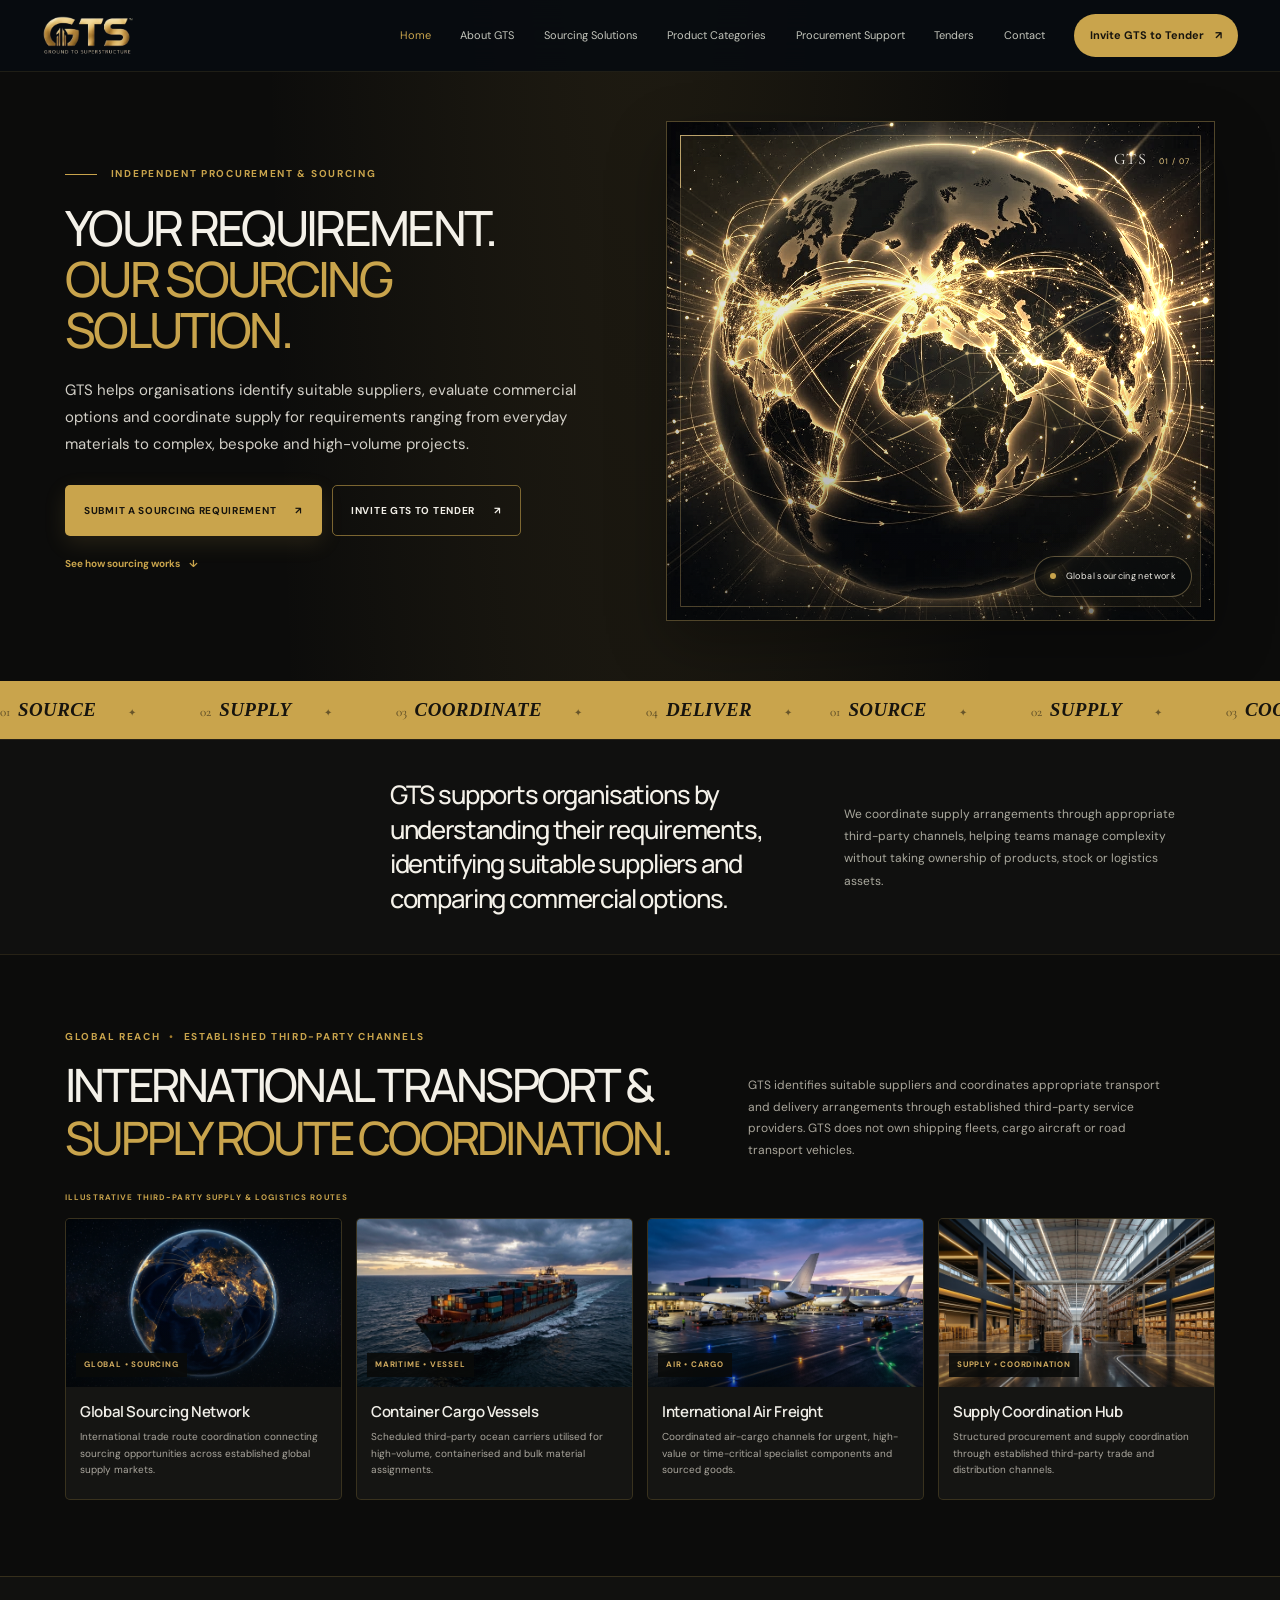
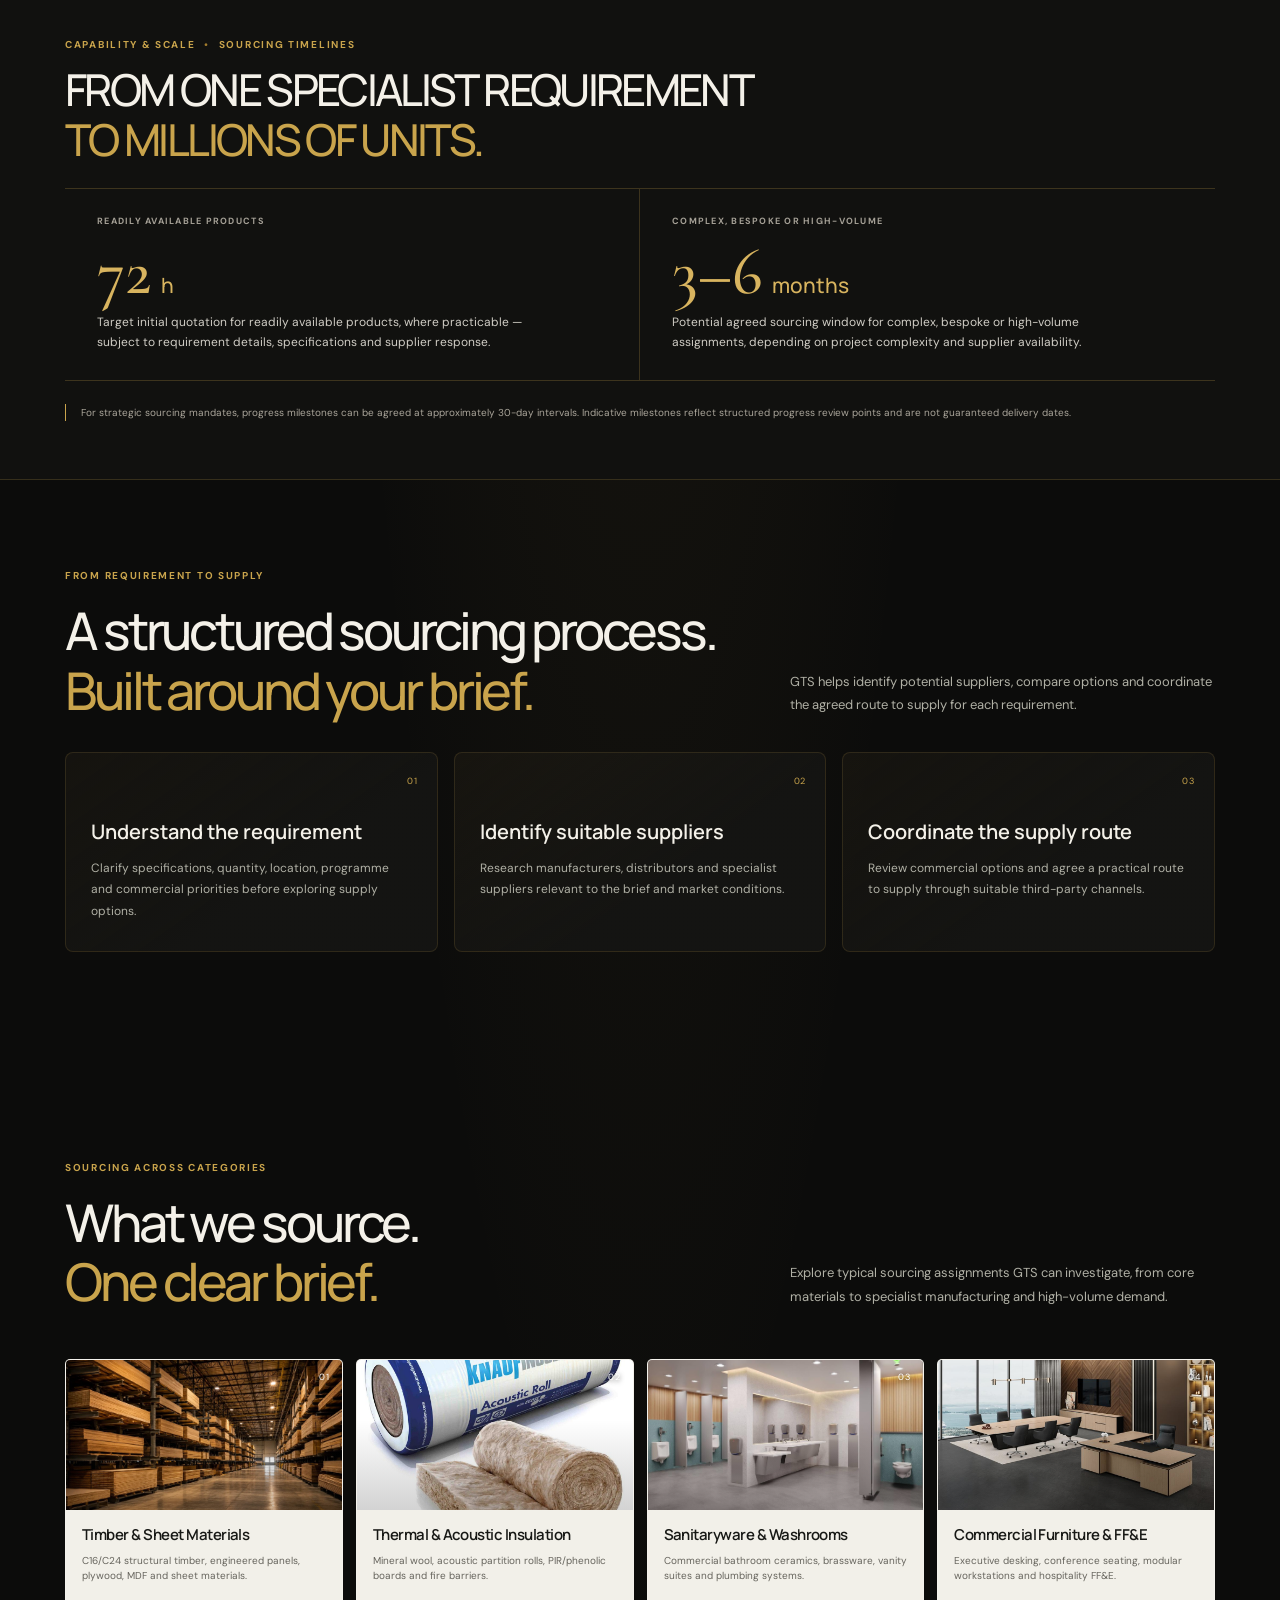
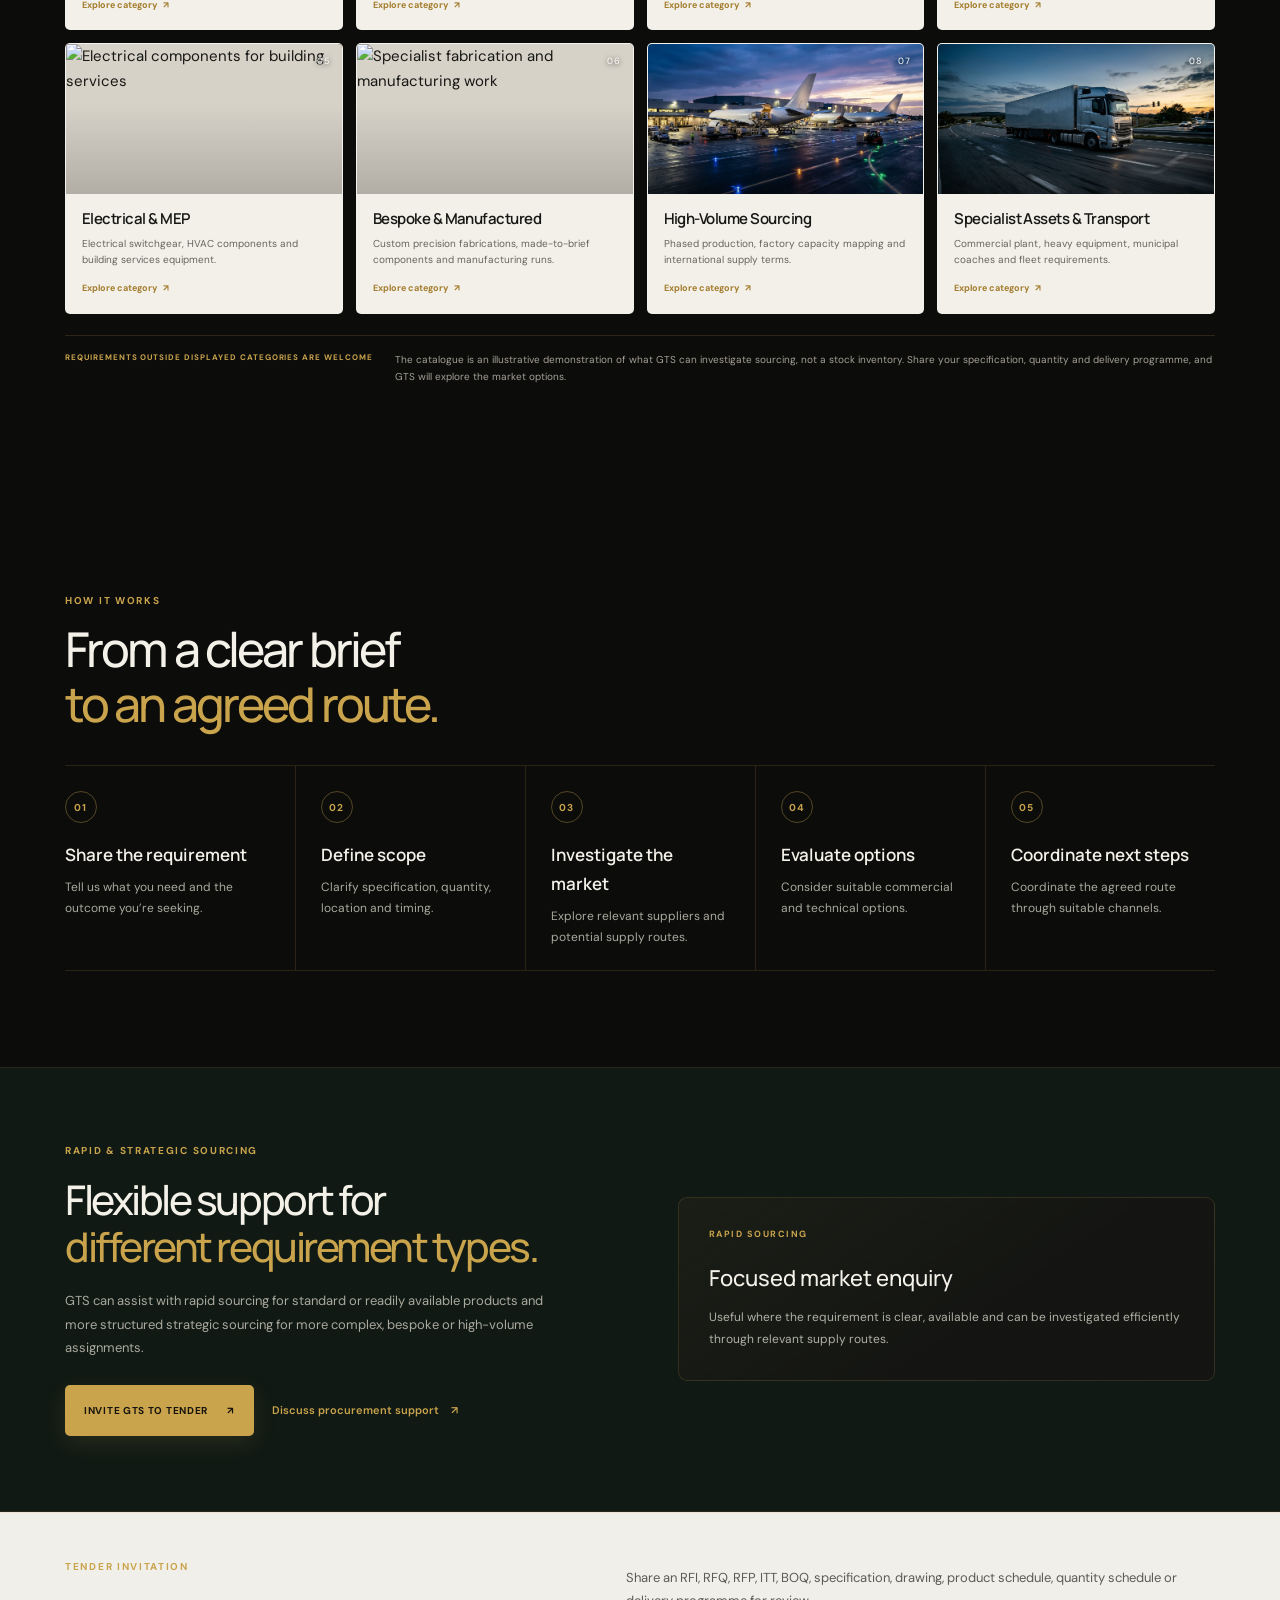
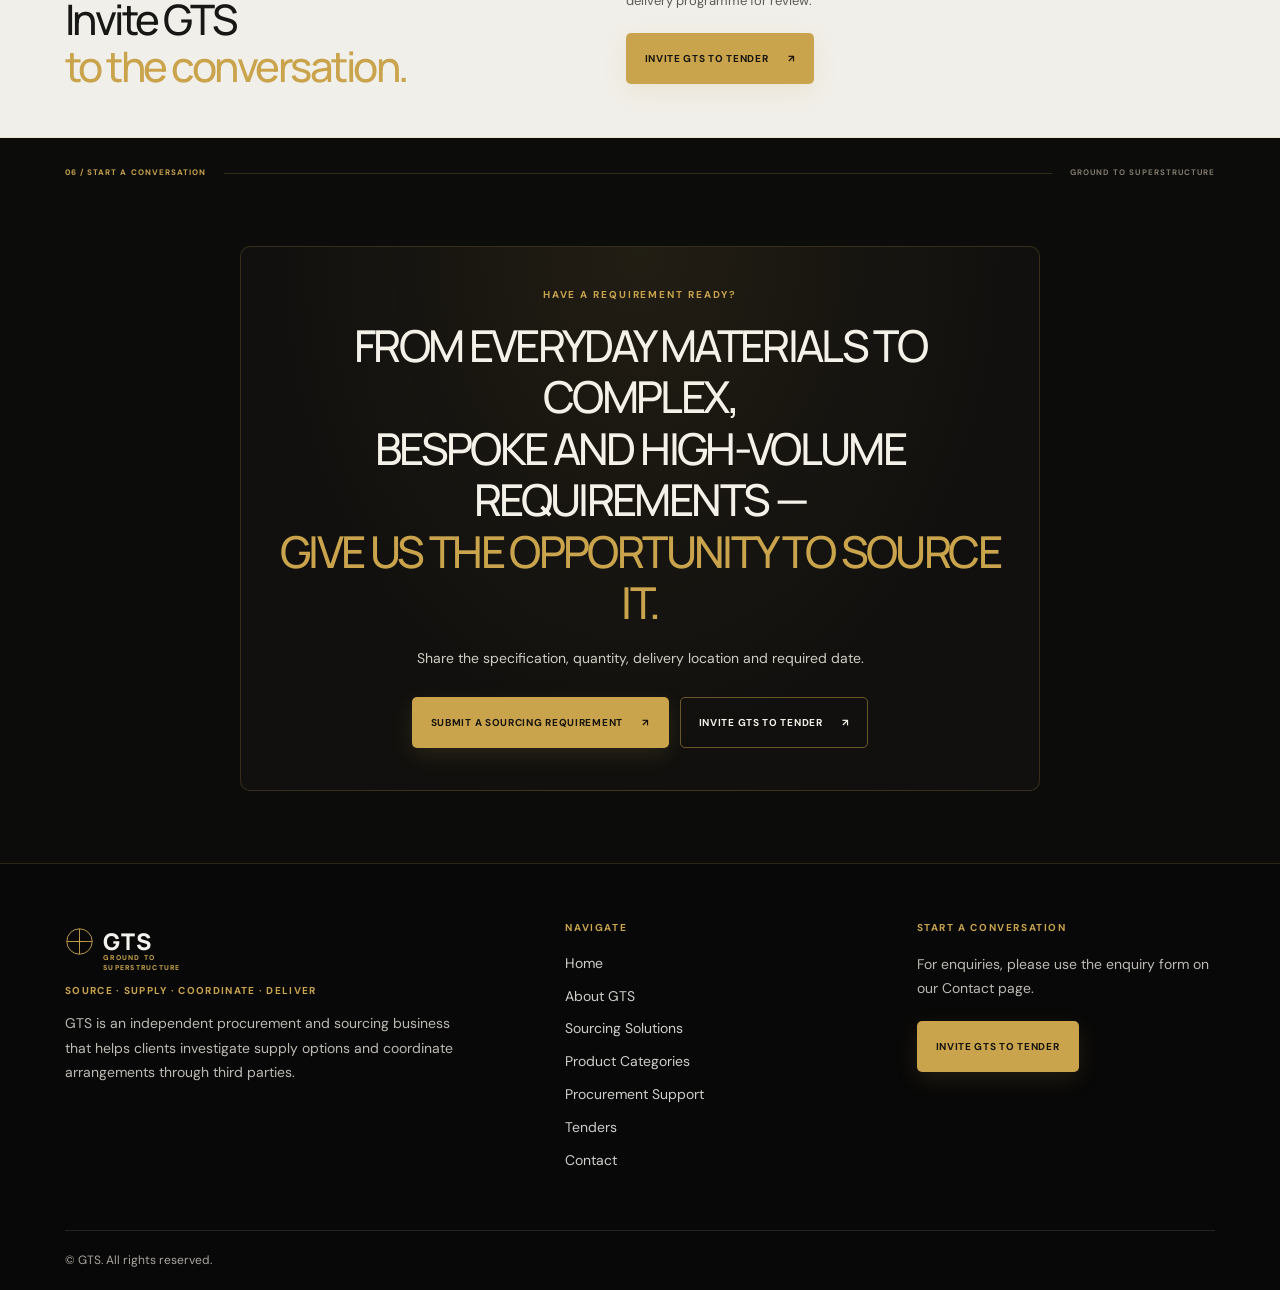
==== commit c4ceb625: "Replace all transport section images with premium client-approved sourcing visuals (global trade rou" ====
--- a/index.html
+++ b/index.html
@@ -129,20 +129,20 @@
         <p class="home-logistics-label">ILLUSTRATIVE THIRD-PARTY SUPPLY &amp; LOGISTICS ROUTES</p>
         <div class="home-logistics-grid">
           <article class="home-logistics-card">
-            <figure><img src="images/shipping-port-terminal.jpg" alt="International deep-water container terminal at dusk with gantry cranes and cargo vessels" loading="lazy"><figcaption>PORT <span>•</span> INTERMODAL</figcaption></figure>
-            <div><h3>International Shipping Ports</h3><p>Commercial deep-sea terminals and port facilities coordinated for container clearance and intermodal transfer.</p></div>
-          </article>
-          <article class="home-logistics-card">
-            <figure><img src="images/container-cargo-vessel.jpg" alt="Modern container cargo vessel at sea transporting volume freight" loading="lazy"><figcaption>MARITIME <span>•</span> VESSEL</figcaption></figure>
+            <figure><img src="images/global-trade-routes.jpg" alt="Global trade route map showing interconnected international sourcing networks" loading="lazy"><figcaption>GLOBAL &bull; SOURCING</figcaption></figure>
+            <div><h3>Global Sourcing Network</h3><p>International trade route coordination connecting sourcing opportunities across established global supply markets.</p></div>
+          </article>
+          <article class="home-logistics-card">
+            <figure><img src="images/container-cargo-vessel.jpg" alt="International container vessel at sea representing coordinated third-party sea freight" loading="lazy"><figcaption>MARITIME &bull; VESSEL</figcaption></figure>
             <div><h3>Container Cargo Vessels</h3><p>Scheduled third-party ocean carriers utilised for high-volume, containerised and bulk material assignments.</p></div>
           </article>
           <article class="home-logistics-card">
-            <figure><img src="images/air-freight-transport.jpg" alt="Commercial cargo aircraft prepared for international air freight" loading="lazy"><figcaption>AIR <span>•</span> FREIGHT</figcaption></figure>
-            <div><h3>Commercial Cargo Aircraft</h3><p>Coordinated air-cargo channels for urgent, high-value or time-critical specialist components.</p></div>
-          </article>
-          <article class="home-logistics-card">
-            <figure><img src="images/commercial-transport-truck.jpg" alt="Heavy commercial transport truck on a highway" loading="lazy"><figcaption>OVERLAND <span>•</span> ROAD</figcaption></figure>
-            <div><h3>Heavy Commercial Transport</h3><p>Overland road transit and direct-to-site distribution coordinated through commercial haulage partners.</p></div>
+            <figure><img src="images/air-freight-transport.jpg" alt="International cargo aircraft hub representing coordinated global air freight channels" loading="lazy"><figcaption>AIR &bull; CARGO</figcaption></figure>
+            <div><h3>International Air Freight</h3><p>Coordinated air-cargo channels for urgent, high-value or time-critical specialist components and sourced goods.</p></div>
+          </article>
+          <article class="home-logistics-card">
+            <figure><img src="images/procurement-hub.jpg" alt="International trade hub representing coordinated procurement and supply operations" loading="lazy"><figcaption>SUPPLY &bull; COORDINATION</figcaption></figure>
+            <div><h3>Supply Coordination Hub</h3><p>Structured procurement and supply coordination through established third-party trade and distribution channels.</p></div>
           </article>
         </div>
       </div>
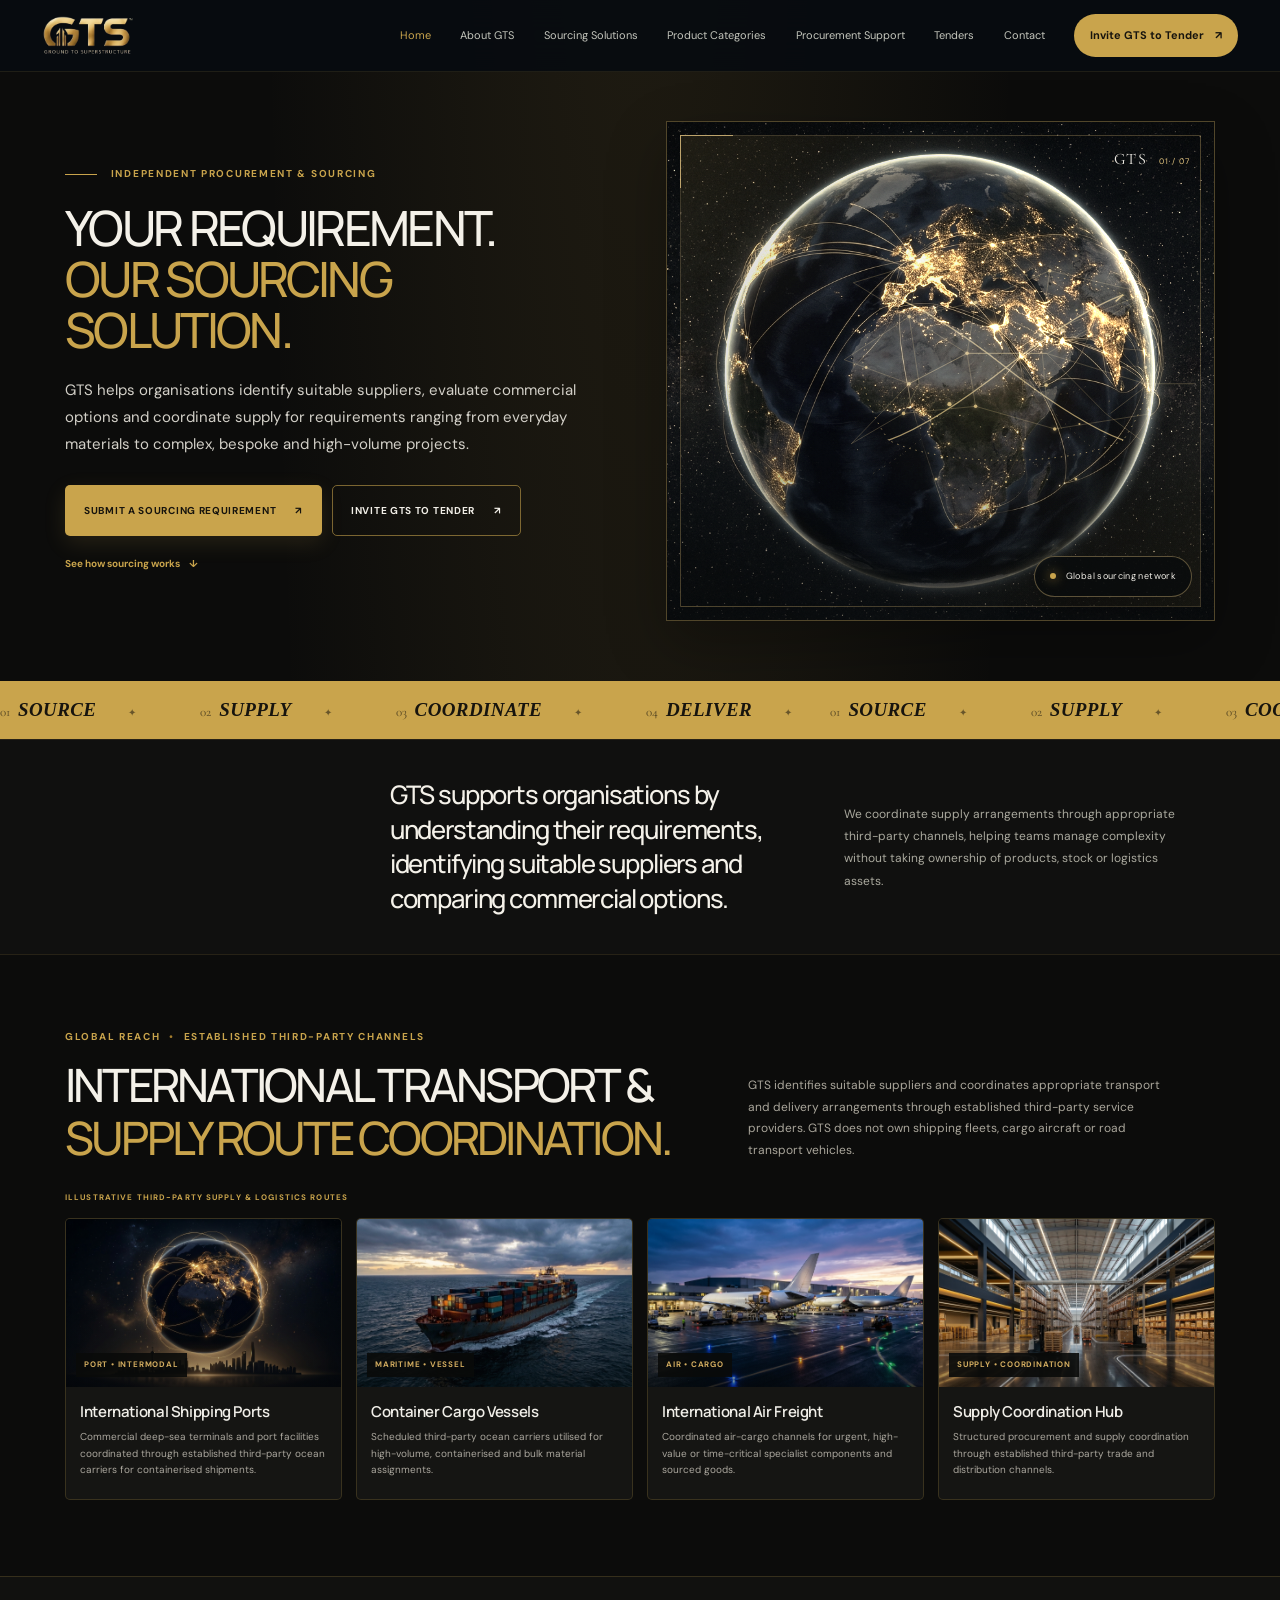
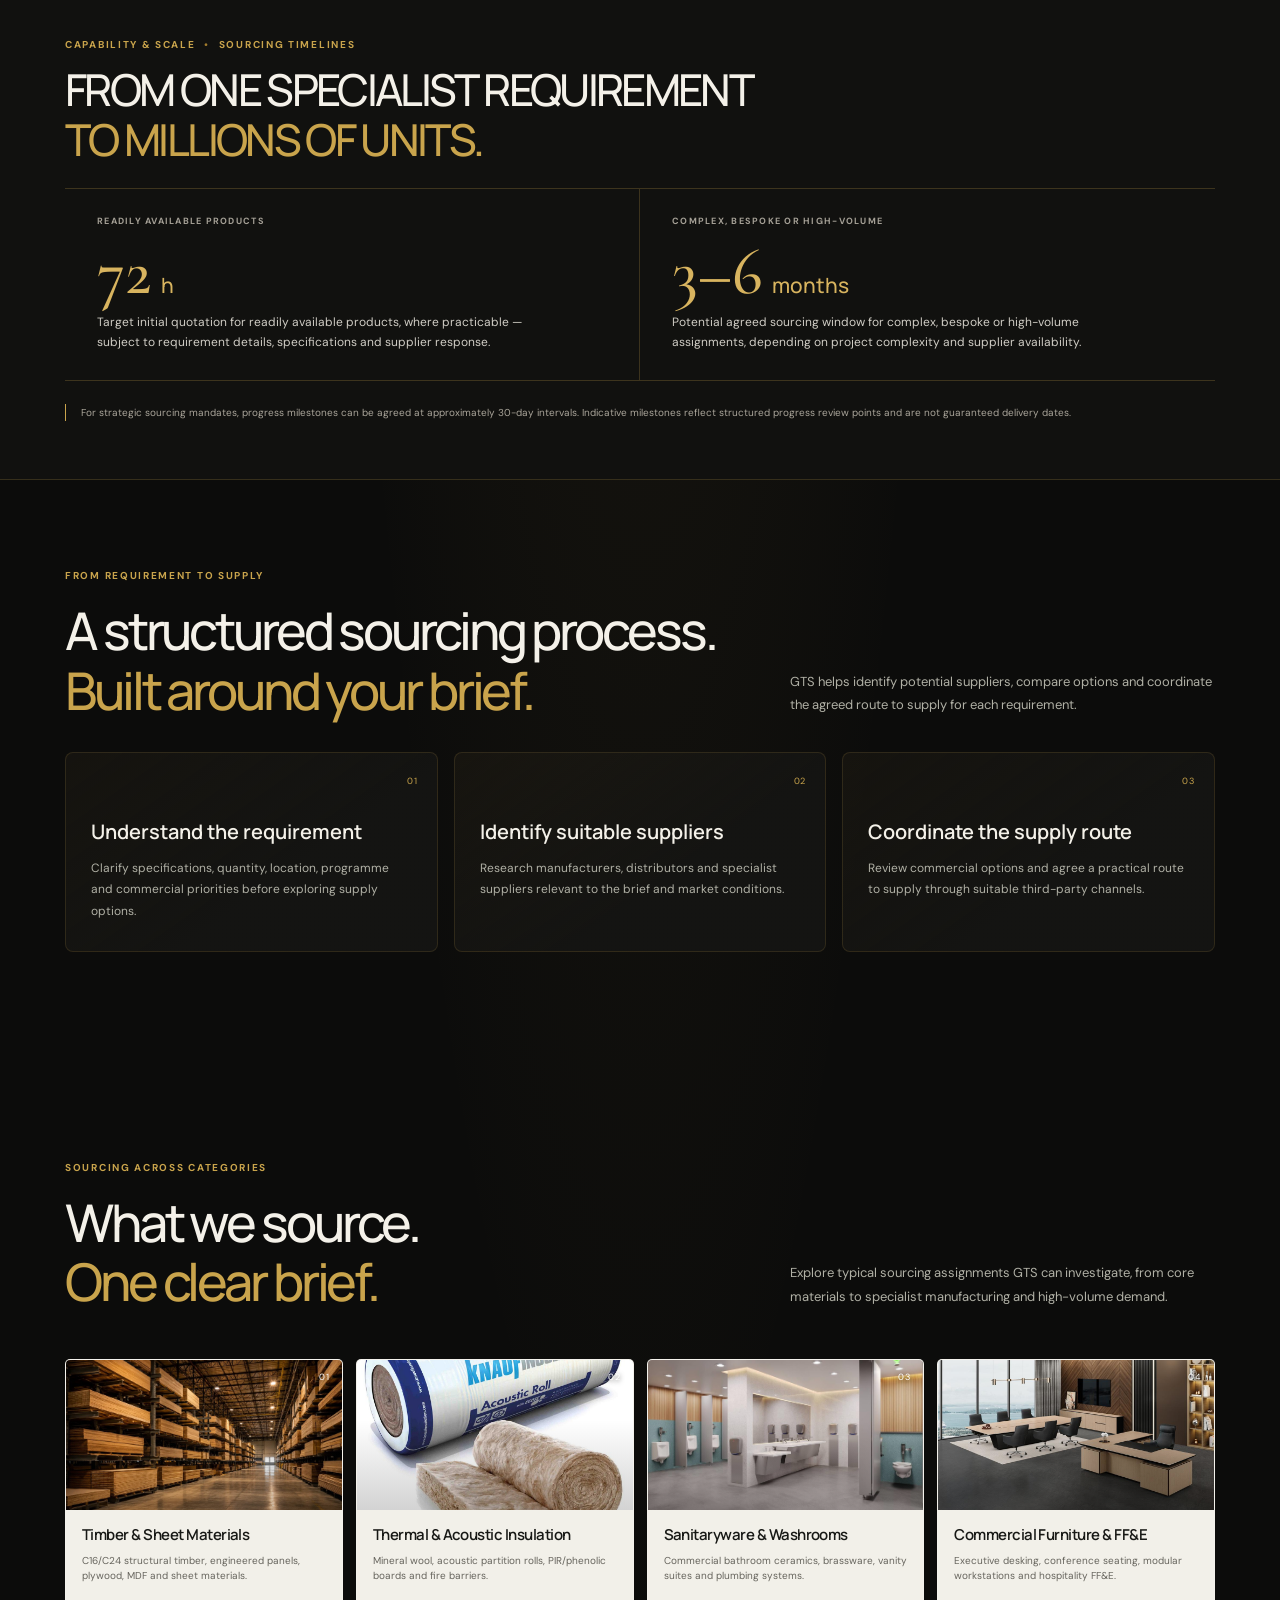
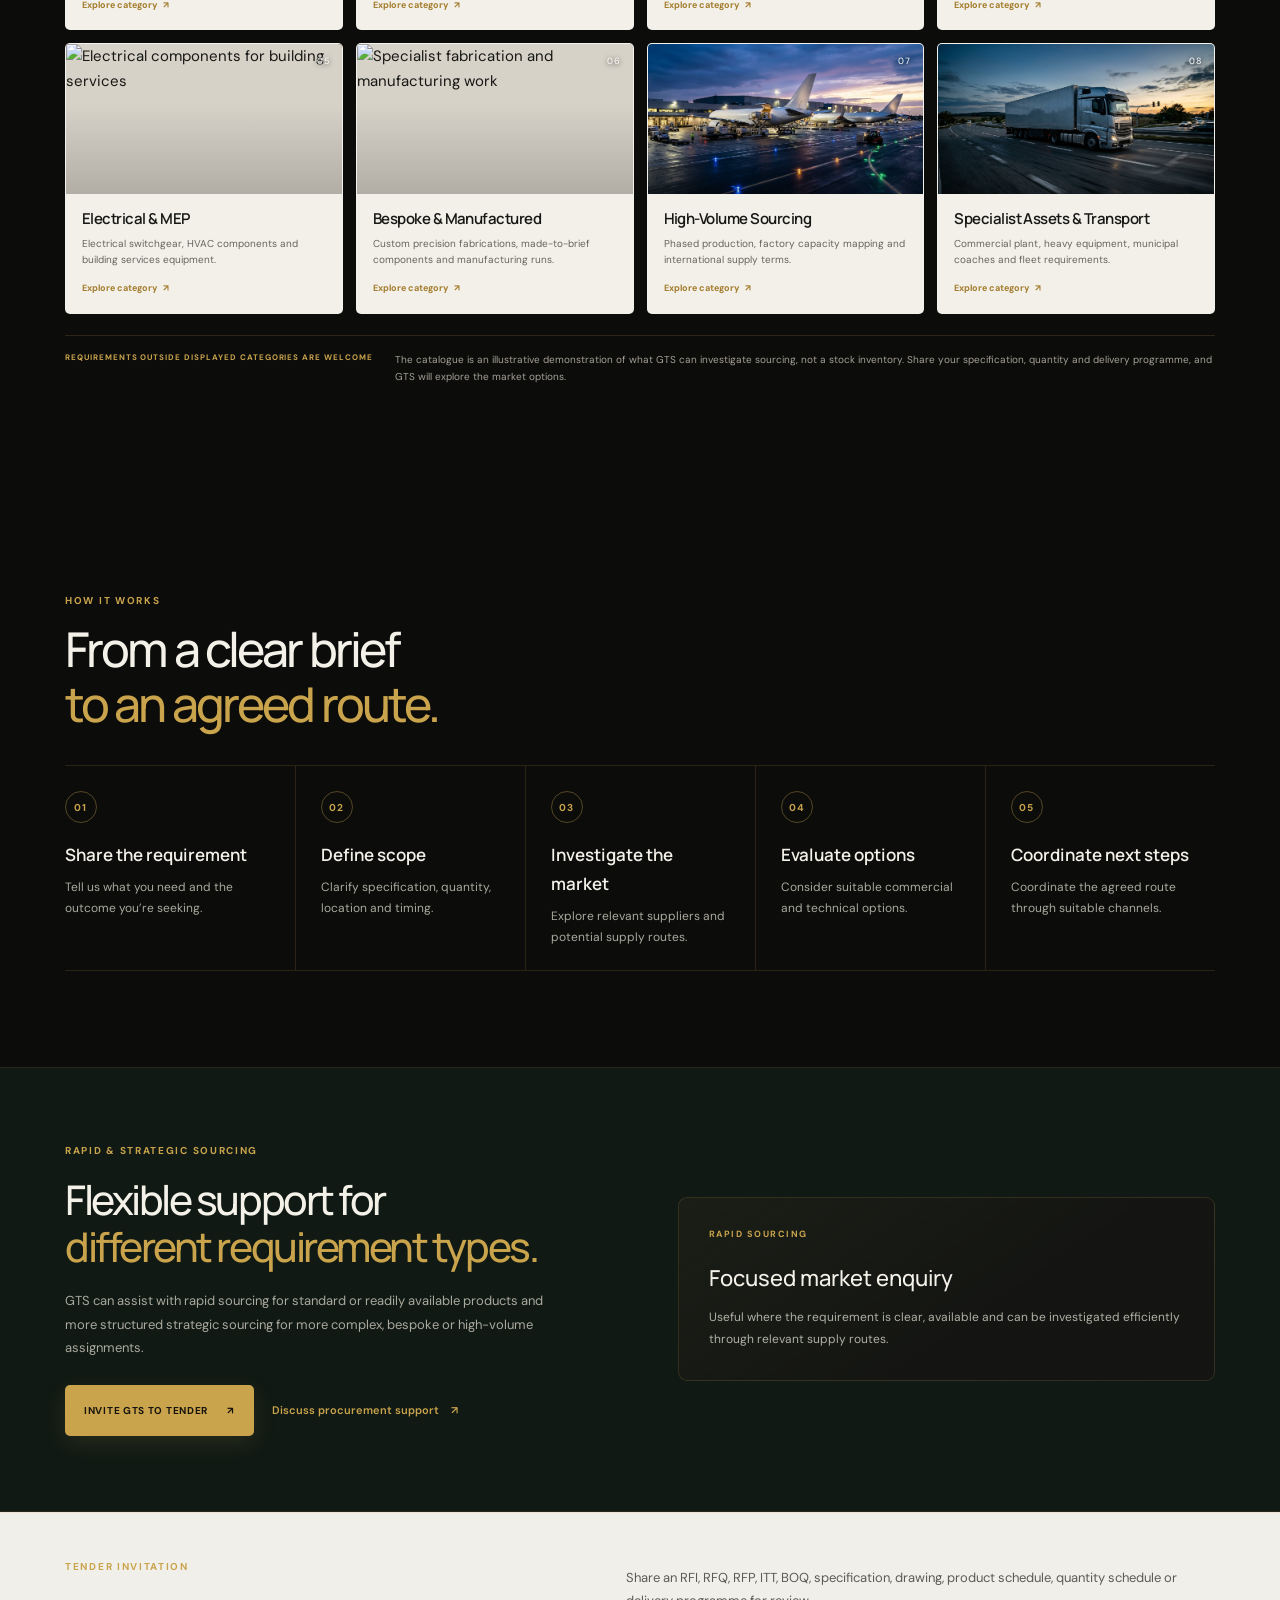
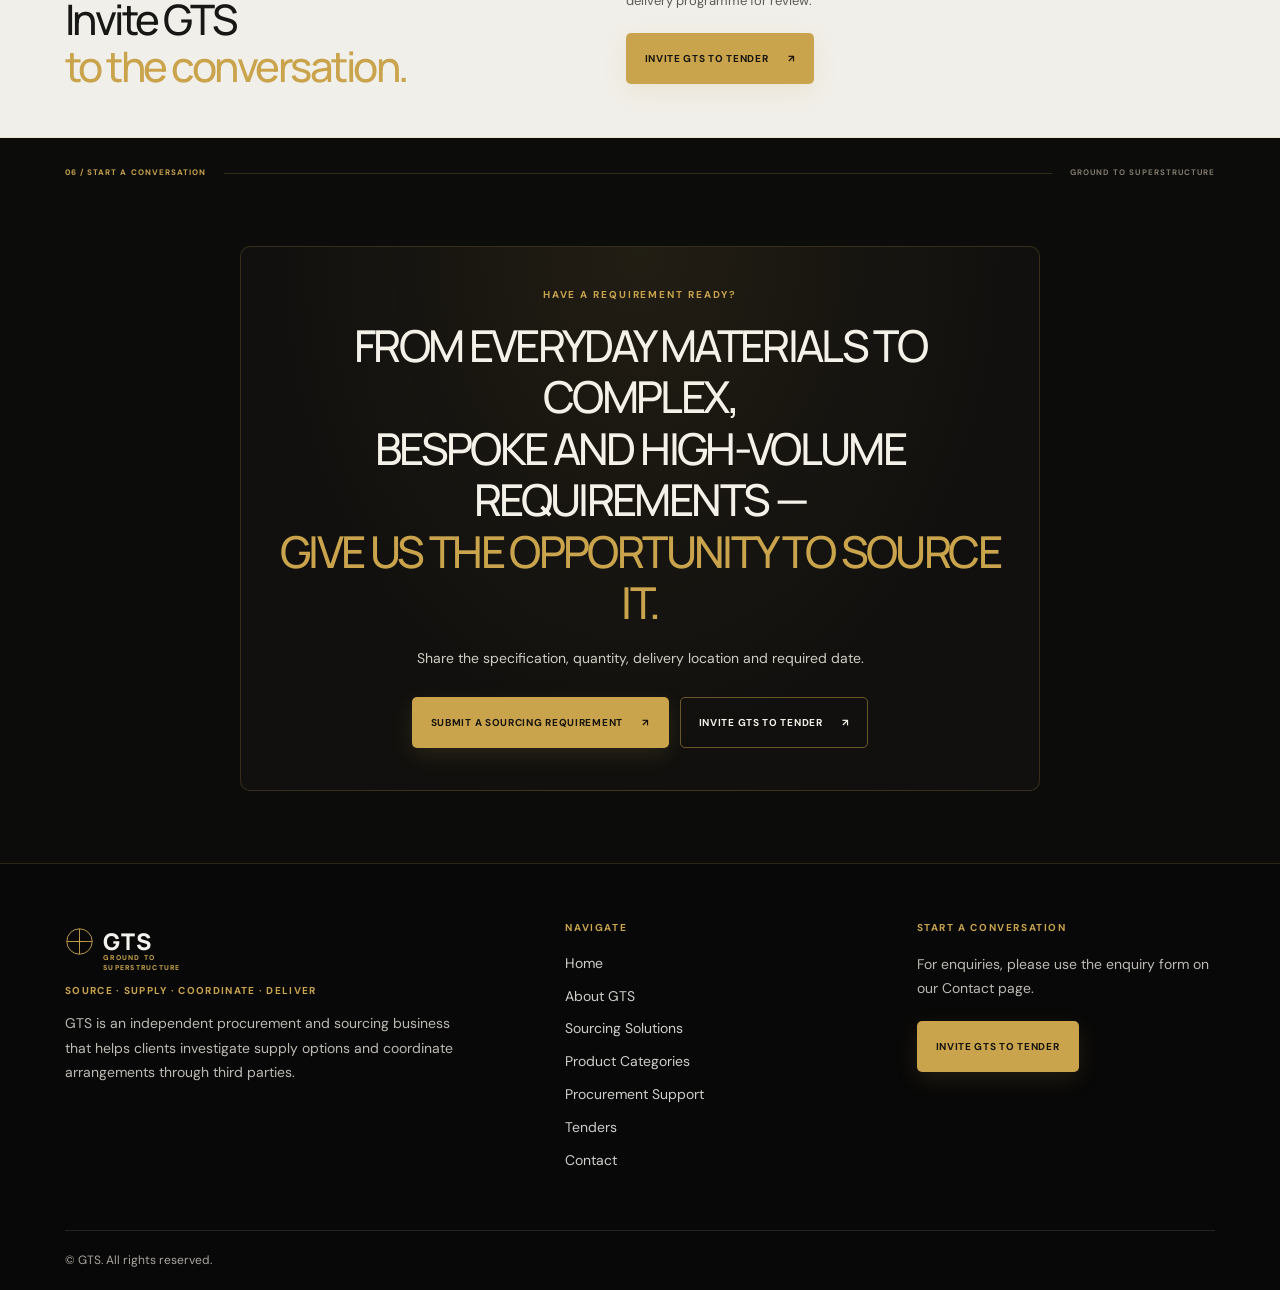
==== commit 2e896e06: "Hero: use global-trade-routes globe; transport card 1: shipping-port-terminal" ====
--- a/index.html
+++ b/index.html
@@ -52,7 +52,7 @@
         <a class="hero-text-link" href="#how-it-works">See how sourcing works <span aria-hidden="true">↓</span></a>
       </div>
       <figure class="hero-art">
-      <img src="images/gold-globe-network.jpg" alt="Global sourcing network representing worldwide supply reach" fetchpriority="high">
+      <img src="images/global-trade-routes.jpg" alt="Global sourcing network with international trade routes representing worldwide procurement reach" fetchpriority="high">
       <svg class="network-art" viewBox="0 0 620 570" aria-hidden="true" focusable="false">
         <defs>
           <radialGradient id="home-network-glow"><stop stop-color="#c9a44c" stop-opacity=".19"/><stop offset=".58" stop-color="#c9a44c" stop-opacity=".045"/><stop offset="1" stop-color="#c9a44c" stop-opacity="0"/></radialGradient>
@@ -129,8 +129,8 @@
         <p class="home-logistics-label">ILLUSTRATIVE THIRD-PARTY SUPPLY &amp; LOGISTICS ROUTES</p>
         <div class="home-logistics-grid">
           <article class="home-logistics-card">
-            <figure><img src="images/global-trade-routes.jpg" alt="Global trade route map showing interconnected international sourcing networks" loading="lazy"><figcaption>GLOBAL &bull; SOURCING</figcaption></figure>
-            <div><h3>Global Sourcing Network</h3><p>International trade route coordination connecting sourcing opportunities across established global supply markets.</p></div>
+            <figure><img src="images/shipping-port-terminal.jpg" alt="Commercial deep-sea container port terminal representing third-party shipping and intermodal logistics" loading="lazy"><figcaption>PORT &bull; INTERMODAL</figcaption></figure>
+            <div><h3>International Shipping Ports</h3><p>Commercial deep-sea terminals and port facilities coordinated through established third-party ocean carriers for containerised shipments.</p></div>
           </article>
           <article class="home-logistics-card">
             <figure><img src="images/container-cargo-vessel.jpg" alt="International container vessel at sea representing coordinated third-party sea freight" loading="lazy"><figcaption>MARITIME &bull; VESSEL</figcaption></figure>
